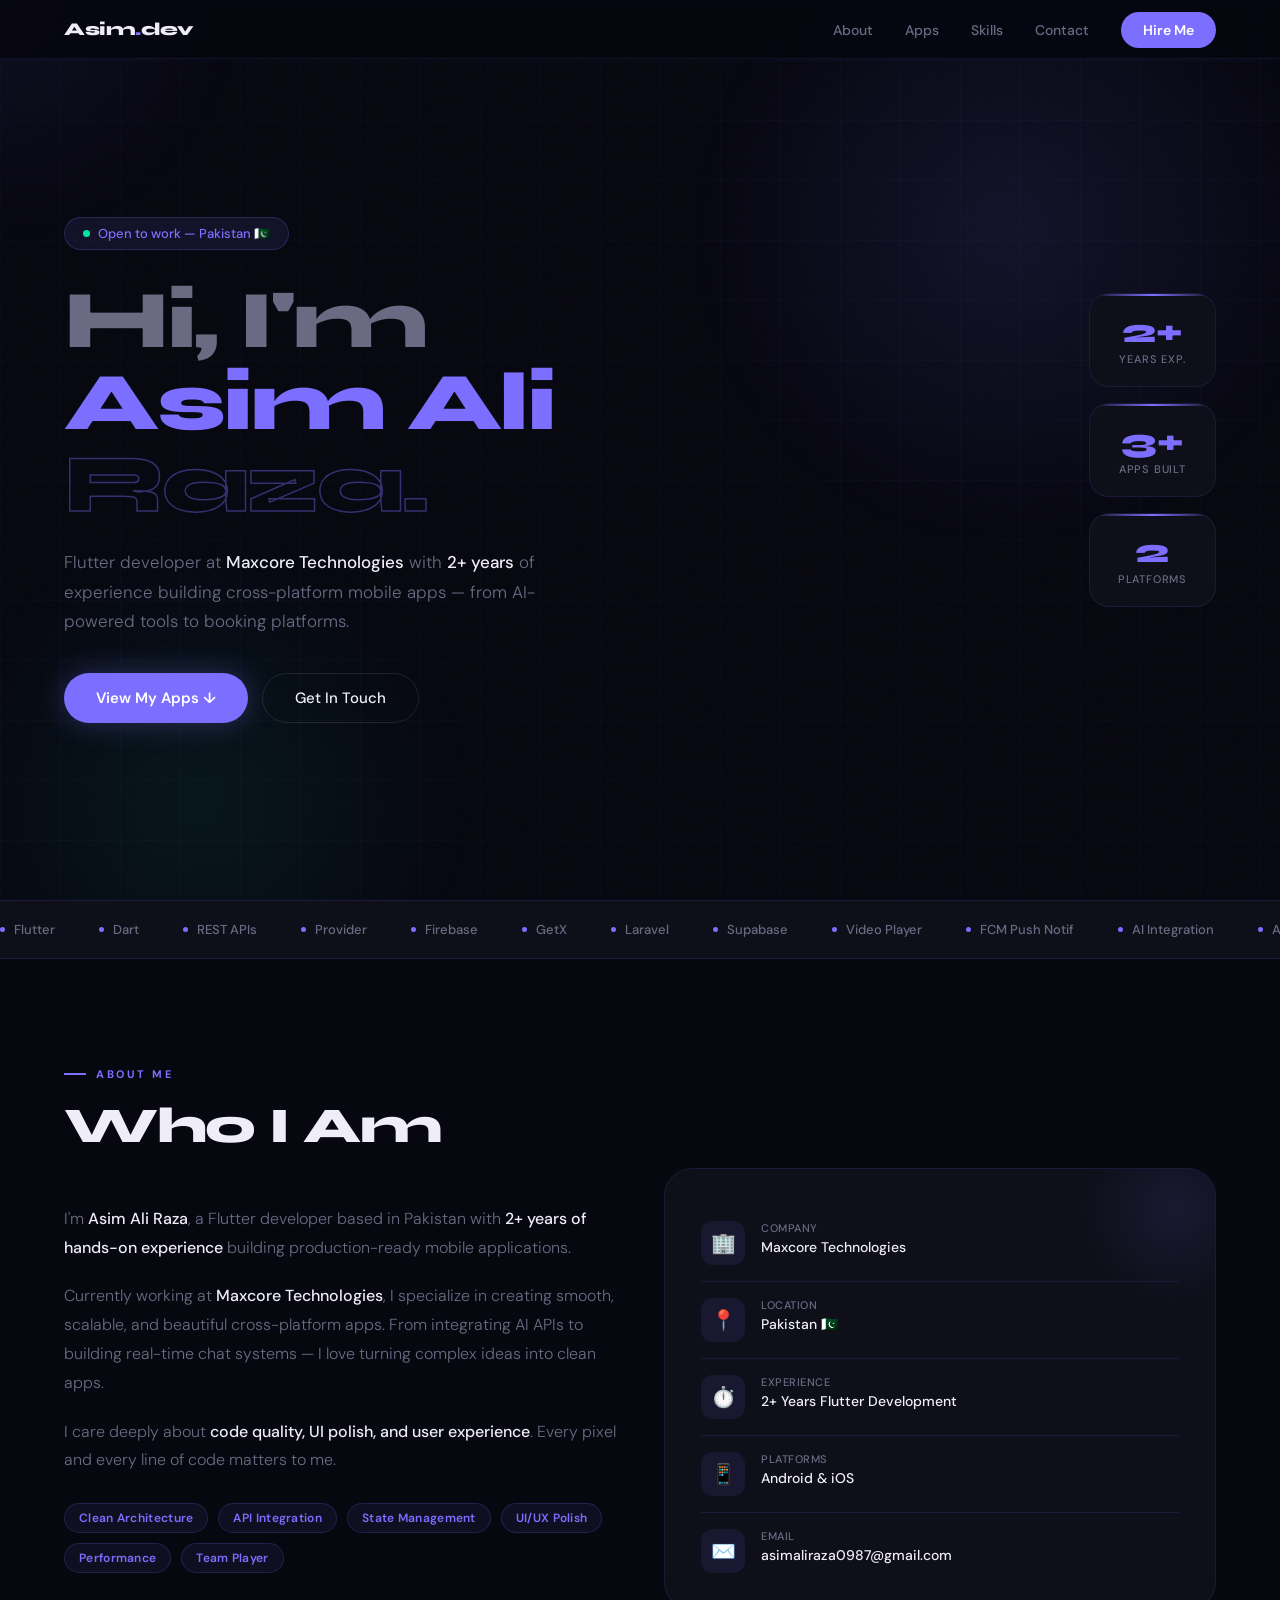
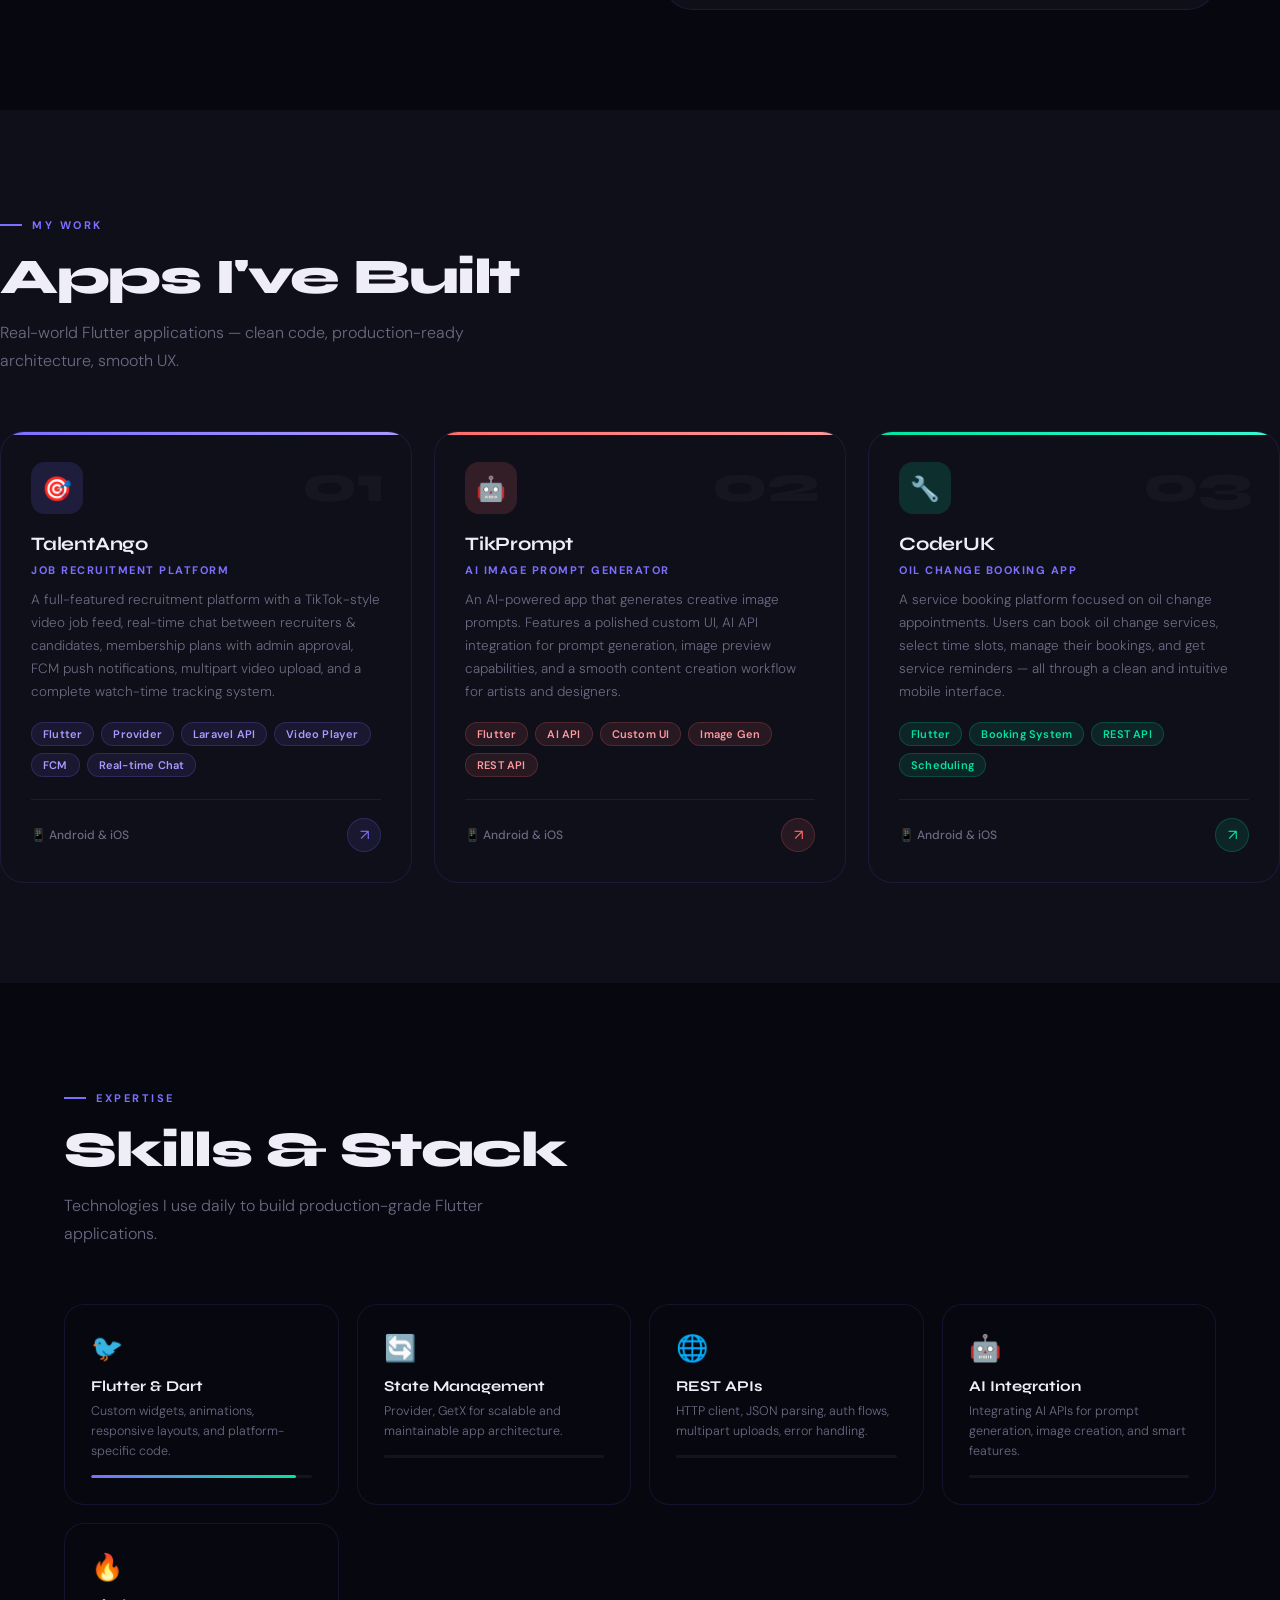
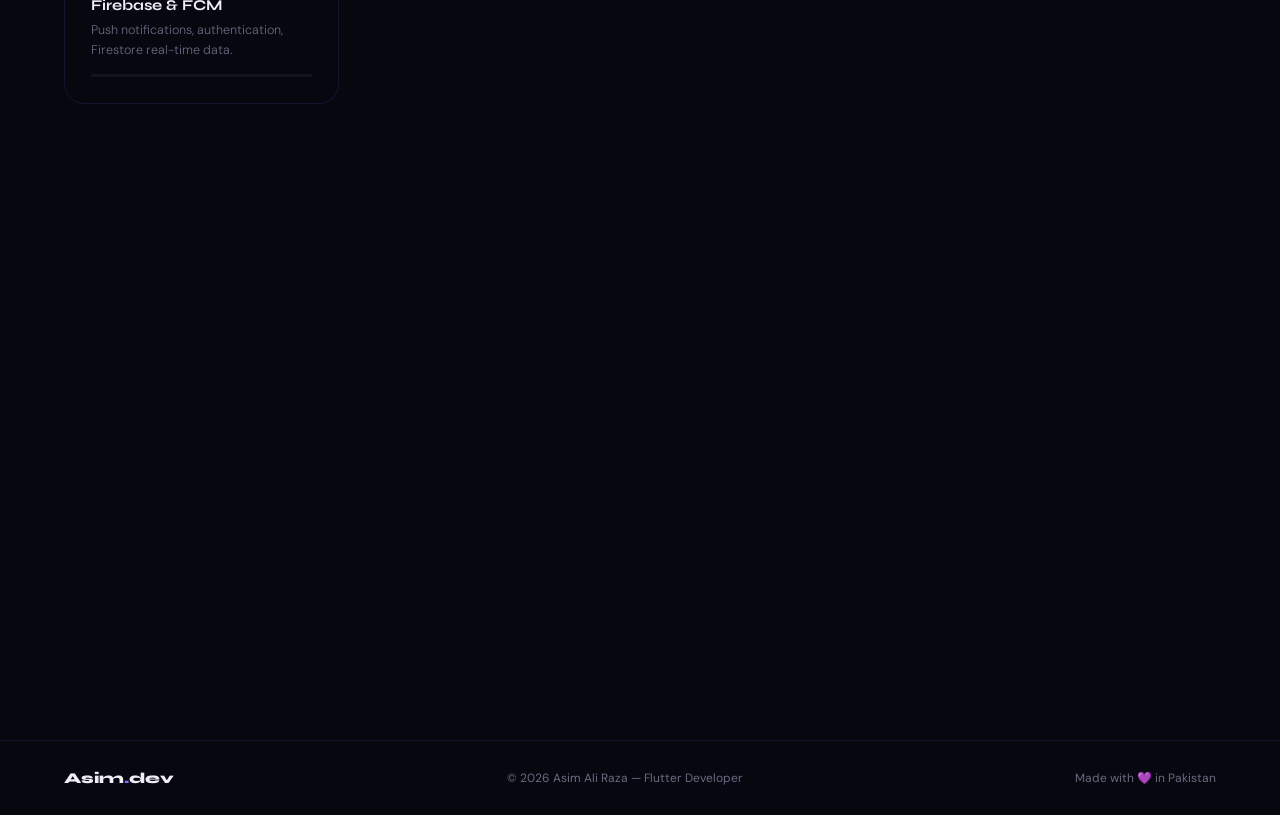
==== index.html @ d495ec66 "Add files via upload" ====
<!DOCTYPE html>
<html lang="en">
<head>
<meta charset="UTF-8">
<meta name="viewport" content="width=device-width, initial-scale=1.0">
<title>Asim Ali Raza — Flutter Developer</title>
<link href="https://fonts.googleapis.com/css2?family=Syne:wght@400;600;700;800&family=DM+Sans:ital,opsz,wght@0,9..40,300;0,9..40,400;0,9..40,500;1,9..40,300&display=swap" rel="stylesheet">
<style>
  :root {
    --bg: #070710;
    --surface: #0F0F1A;
    --surface2: #15151F;
    --accent: #7C6FFF;
    --accent2: #FF6B6B;
    --accent3: #00E5A0;
    --gold: #FFD700;
    --text: #EEEDF8;
    --muted: #6B6A82;
    --border: rgba(124,111,255,0.12);
  }
  *{margin:0;padding:0;box-sizing:border-box;}
  html{scroll-behavior:smooth;}
  body{font-family:'DM Sans',sans-serif;background:var(--bg);color:var(--text);overflow-x:hidden;}

  /* noise */
  body::before{content:'';position:fixed;inset:0;background-image:url("data:image/svg+xml,%3Csvg viewBox='0 0 200 200' xmlns='http://www.w3.org/2000/svg'%3E%3Cfilter id='n'%3E%3CfeTurbulence type='fractalNoise' baseFrequency='0.85' numOctaves='4' stitchTiles='stitch'/%3E%3C/filter%3E%3Crect width='100%25' height='100%25' filter='url(%23n)' opacity='0.035'/%3E%3C/svg%3E");pointer-events:none;z-index:0;opacity:.5;}

  /* cursor glow */
  .cglow{position:fixed;width:500px;height:500px;border-radius:50%;background:radial-gradient(circle,rgba(124,111,255,0.07) 0%,transparent 70%);pointer-events:none;transform:translate(-50%,-50%);z-index:1;transition:left .08s,top .08s;}

  /* NAV */
  nav{position:fixed;top:0;left:0;right:0;z-index:100;padding:18px 64px;display:flex;align-items:center;justify-content:space-between;background:rgba(7,7,16,0.85);backdrop-filter:blur(24px);border-bottom:1px solid var(--border);}
  .nav-logo{font-family:'Syne',sans-serif;font-weight:800;font-size:18px;letter-spacing:-.5px;}
  .nav-logo span{color:var(--accent);}
  .nav-links{display:flex;gap:32px;list-style:none;}
  .nav-links a{color:var(--muted);text-decoration:none;font-size:14px;font-weight:500;transition:color .2s;}
  .nav-links a:hover{color:var(--text);}
  .nav-cta{background:var(--accent);color:#fff !important;padding:9px 22px;border-radius:100px;font-weight:600 !important;transition:box-shadow .2s !important;}
  .nav-cta:hover{box-shadow:0 0 30px rgba(124,111,255,.45);}

  /* HERO */
  .hero{min-height:100vh;display:flex;align-items:center;padding:120px 64px 80px;position:relative;overflow:hidden;}
  .hero-orb1{position:absolute;top:-120px;right:-80px;width:700px;height:700px;border-radius:50%;background:radial-gradient(circle,rgba(124,111,255,.11) 0%,transparent 65%);pointer-events:none;}
  .hero-orb2{position:absolute;bottom:-200px;left:-100px;width:600px;height:600px;border-radius:50%;background:radial-gradient(circle,rgba(0,229,160,.07) 0%,transparent 65%);pointer-events:none;}
  .hero-grid-line{position:absolute;inset:0;background-image:linear-gradient(rgba(124,111,255,.03) 1px,transparent 1px),linear-gradient(90deg,rgba(124,111,255,.03) 1px,transparent 1px);background-size:60px 60px;pointer-events:none;}

  .hero-content{max-width:680px;position:relative;z-index:2;}

  .hero-tag{display:inline-flex;align-items:center;gap:8px;background:rgba(124,111,255,.1);border:1px solid rgba(124,111,255,.22);padding:7px 18px;border-radius:100px;font-size:13px;color:var(--accent);font-weight:500;margin-bottom:30px;animation:fadeUp .6s ease both;}
  .live-dot{width:7px;height:7px;border-radius:50%;background:var(--accent3);animation:blink 2s ease infinite;}
  @keyframes blink{0%,100%{opacity:1;transform:scale(1);}50%{opacity:.4;transform:scale(.75);}}

  .hero h1{font-family:'Syne',sans-serif;font-size:clamp(44px,6.5vw,82px);font-weight:800;line-height:1.0;letter-spacing:-2.5px;margin-bottom:22px;animation:fadeUp .6s .1s ease both;}
  .h1-muted{color:var(--muted);}
  .h1-accent{color:var(--accent);}
  .h1-outline{-webkit-text-stroke:1.5px rgba(124,111,255,.4);color:transparent;}

  .hero-desc{font-size:17px;line-height:1.75;color:var(--muted);max-width:500px;margin-bottom:36px;font-weight:300;animation:fadeUp .6s .2s ease both;}
  .hero-desc strong{color:var(--text);font-weight:500;}

  .hero-btns{display:flex;gap:14px;flex-wrap:wrap;animation:fadeUp .6s .3s ease both;}
  .btn-p{background:var(--accent);color:#fff;padding:14px 32px;border-radius:100px;font-size:15px;font-weight:600;text-decoration:none;display:inline-flex;align-items:center;gap:8px;transition:transform .2s,box-shadow .2s;box-shadow:0 0 30px rgba(124,111,255,.3);}
  .btn-p:hover{transform:translateY(-2px);box-shadow:0 0 55px rgba(124,111,255,.5);}
  .btn-g{color:var(--text);padding:14px 32px;border-radius:100px;font-size:15px;font-weight:500;text-decoration:none;border:1px solid rgba(255,255,255,.1);transition:border-color .2s,background .2s;}
  .btn-g:hover{border-color:rgba(255,255,255,.25);background:rgba(255,255,255,.04);}

  /* stats sidebar */
  .hero-stats{position:absolute;right:64px;top:50%;transform:translateY(-50%);display:flex;flex-direction:column;gap:16px;z-index:2;animation:fadeLeft .8s .4s ease both;}
  .scard{background:var(--surface);border:1px solid var(--border);border-radius:20px;padding:20px 28px;text-align:center;position:relative;overflow:hidden;}
  .scard::before{content:'';position:absolute;top:0;left:0;right:0;height:2px;background:linear-gradient(90deg,transparent,var(--accent),transparent);}
  .snum{font-family:'Syne',sans-serif;font-size:34px;font-weight:800;color:var(--accent);line-height:1;}
  .slabel{font-size:11px;color:var(--muted);margin-top:4px;font-weight:500;letter-spacing:.8px;text-transform:uppercase;}

  /* MARQUEE */
  .marquee-wrap{padding:20px 0;background:var(--surface);border-top:1px solid var(--border);border-bottom:1px solid var(--border);overflow:hidden;}
  .marquee-inner{display:flex;gap:44px;animation:marquee 22s linear infinite;white-space:nowrap;}
  .mitem{display:inline-flex;align-items:center;gap:9px;font-size:13px;font-weight:500;color:var(--muted);flex-shrink:0;}
  .mdot{width:5px;height:5px;border-radius:50%;background:var(--accent);}
  @keyframes marquee{from{transform:translateX(0)}to{transform:translateX(-50%)}}

  /* SECTIONS */
  section{padding:100px 64px;position:relative;z-index:2;}
  .slabel-tag{display:inline-flex;align-items:center;gap:10px;font-size:11px;font-weight:700;letter-spacing:2.5px;text-transform:uppercase;color:var(--accent);margin-bottom:18px;}
  .slabel-tag::before{content:'';width:22px;height:2px;background:var(--accent);}
  .stitle{font-family:'Syne',sans-serif;font-size:clamp(30px,4vw,50px);font-weight:800;letter-spacing:-1.5px;line-height:1.1;margin-bottom:14px;}
  .ssub{color:var(--muted);font-size:16px;max-width:480px;line-height:1.75;font-weight:300;margin-bottom:56px;}

  /* ABOUT */
  .about-grid{display:grid;grid-template-columns:1fr 1fr;gap:48px;align-items:center;}
  .about-text p{color:var(--muted);font-size:16px;line-height:1.8;font-weight:300;margin-bottom:20px;}
  .about-text p strong{color:var(--text);font-weight:500;}
  .about-chips{display:flex;flex-wrap:wrap;gap:10px;margin-top:28px;}
  .achip{background:rgba(124,111,255,.08);border:1px solid rgba(124,111,255,.18);color:var(--accent);font-size:12px;font-weight:600;padding:6px 14px;border-radius:100px;letter-spacing:.3px;}
  .about-card{background:var(--surface);border:1px solid var(--border);border-radius:28px;padding:36px;position:relative;overflow:hidden;}
  .about-card::before{content:'';position:absolute;top:-60px;right:-60px;width:200px;height:200px;border-radius:50%;background:radial-gradient(circle,rgba(124,111,255,.1) 0%,transparent 65%);}
  .about-card-item{display:flex;align-items:flex-start;gap:16px;padding:16px 0;border-bottom:1px solid var(--border);}
  .about-card-item:last-child{border-bottom:none;padding-bottom:0;}
  .aci-icon{width:44px;height:44px;border-radius:12px;background:rgba(124,111,255,.1);display:flex;align-items:center;justify-content:center;font-size:20px;flex-shrink:0;}
  .aci-label{font-size:11px;color:var(--muted);font-weight:500;letter-spacing:.5px;text-transform:uppercase;margin-bottom:3px;}
  .aci-val{font-size:14px;font-weight:500;color:var(--text);}

  /* APPS */
  .apps-grid{display:grid;grid-template-columns:repeat(auto-fit,minmax(300px,1fr));gap:22px;}
  .acard{background:var(--surface);border:1px solid var(--border);border-radius:24px;padding:30px;position:relative;overflow:hidden;transition:transform .3s,border-color .3s,box-shadow .3s;cursor:default;}
  .acard:hover{transform:translateY(-8px);box-shadow:0 24px 60px rgba(0,0,0,.4);}
  .acard-top{position:absolute;top:0;left:0;right:0;height:3px;border-radius:24px 24px 0 0;}
  .acard-num{position:absolute;top:26px;right:26px;font-family:'Syne',sans-serif;font-size:52px;font-weight:800;color:rgba(255,255,255,.03);line-height:1;}
  .acard-icon{width:52px;height:52px;border-radius:14px;display:flex;align-items:center;justify-content:center;font-size:24px;margin-bottom:18px;}
  .acard-title{font-family:'Syne',sans-serif;font-size:19px;font-weight:700;margin-bottom:8px;letter-spacing:-.2px;}
  .acard-role{font-size:11px;font-weight:700;letter-spacing:1.5px;text-transform:uppercase;margin-bottom:12px;color:var(--accent);}
  .acard-desc{color:var(--muted);font-size:13.5px;line-height:1.7;margin-bottom:18px;font-weight:300;}
  .acard-tags{display:flex;flex-wrap:wrap;gap:7px;margin-bottom:22px;}
  .atag{font-size:11px;font-weight:600;padding:4px 11px;border-radius:100px;letter-spacing:.2px;}
  .acard-foot{display:flex;align-items:center;justify-content:space-between;padding-top:18px;border-top:1px solid var(--border);}
  .aplat{display:flex;align-items:center;gap:6px;font-size:12px;color:var(--muted);font-weight:500;}
  .aarrow{width:34px;height:34px;border-radius:50%;display:flex;align-items:center;justify-content:center;font-size:15px;transition:transform .2s;}
  .acard:hover .aarrow{transform:rotate(45deg);}

  /* SKILLS */
  .skills-bg{background:var(--surface);margin:0 -64px;padding:100px 64px;}
  .skills-grid{display:grid;grid-template-columns:repeat(auto-fit,minmax(240px,1fr));gap:18px;}
  .skcard{background:var(--bg);border:1px solid var(--border);border-radius:20px;padding:26px;transition:border-color .2s;}
  .skcard:hover{border-color:rgba(124,111,255,.3);}
  .skicon{font-size:26px;margin-bottom:12px;}
  .skname{font-family:'Syne',sans-serif;font-size:15px;font-weight:700;margin-bottom:6px;}
  .skdesc{font-size:12.5px;color:var(--muted);line-height:1.6;font-weight:300;}
  .skbar-wrap{margin-top:14px;background:rgba(255,255,255,.05);border-radius:100px;height:3px;overflow:hidden;}
  .skbar{height:100%;border-radius:100px;background:linear-gradient(90deg,var(--accent),var(--accent3));transition:width 1.6s cubic-bezier(.4,0,.2,1);}

  /* CONTACT */
  .contact-box{background:var(--surface);border:1px solid var(--border);border-radius:32px;padding:64px;text-align:center;position:relative;overflow:hidden;}
  .contact-box::before{content:'';position:absolute;top:-120px;left:50%;transform:translateX(-50%);width:500px;height:500px;border-radius:50%;background:radial-gradient(circle,rgba(124,111,255,.1) 0%,transparent 65%);pointer-events:none;}
  .contact-links{display:flex;gap:14px;justify-content:center;flex-wrap:wrap;margin-top:40px;}
  .cbtn{display:inline-flex;align-items:center;gap:9px;padding:13px 26px;border-radius:100px;font-size:14px;font-weight:500;text-decoration:none;transition:transform .2s,box-shadow .2s;border:1px solid var(--border);color:var(--text);background:var(--surface2);}
  .cbtn:hover{transform:translateY(-3px);border-color:rgba(124,111,255,.35);box-shadow:0 10px 30px rgba(0,0,0,.3);}
  .cbtn.cp{background:var(--accent);border-color:var(--accent);color:#fff;box-shadow:0 0 28px rgba(124,111,255,.25);}
  .cbtn.cp:hover{box-shadow:0 10px 45px rgba(124,111,255,.45);}

  /* FOOTER */
  footer{padding:28px 64px;border-top:1px solid var(--border);display:flex;align-items:center;justify-content:space-between;position:relative;z-index:2;}
  footer p{color:var(--muted);font-size:12px;}
  .flogo{font-family:'Syne',sans-serif;font-weight:800;font-size:15px;}
  .flogo span{color:var(--accent);}

  /* ANIMS */
  @keyframes fadeUp{from{opacity:0;transform:translateY(32px)}to{opacity:1;transform:translateY(0)}}
  @keyframes fadeLeft{from{opacity:0;transform:translate(40px,-50%)}to{opacity:1;transform:translate(0,-50%)}}
  .reveal{opacity:0;transform:translateY(40px);transition:opacity .7s ease,transform .7s ease;}
  .reveal.visible{opacity:1;transform:translateY(0);}

  @media(max-width:960px){
    nav{padding:16px 24px;}
    .nav-links{display:none;}
    .hero{padding:100px 24px 60px;}
    .hero-stats{display:none;}
    section{padding:70px 24px;}
    .about-grid{grid-template-columns:1fr;}
    .skills-bg{margin:0 -24px;padding:70px 24px;}
    .contact-box{padding:40px 24px;}
    footer{padding:24px;flex-direction:column;gap:10px;text-align:center;}
  }
</style>
</head>
<body>

<div class="cglow" id="cglow"></div>

<!-- NAV -->
<nav>
  <div class="nav-logo">Asim<span>.</span>dev</div>
  <ul class="nav-links">
    <li><a href="#about">About</a></li>
    <li><a href="#apps">Apps</a></li>
    <li><a href="#skills">Skills</a></li>
    <li><a href="#contact">Contact</a></li>
    <li><a href="mailto:asimaliraza0987@gmail.com" class="nav-cta">Hire Me</a></li>
  </ul>
</nav>

<!-- HERO -->
<section class="hero" id="home">
  <div class="hero-orb1"></div>
  <div class="hero-orb2"></div>
  <div class="hero-grid-line"></div>

  <div class="hero-content">
    <div class="hero-tag"><div class="live-dot"></div>Open to work — Pakistan 🇵🇰</div>
    <h1>
      <span class="h1-muted">Hi, I'm</span><br>
      <span class="h1-accent">Asim Ali</span><br>
      <span class="h1-outline">Raza.</span>
    </h1>
    <p class="hero-desc">
      Flutter developer at <strong>Maxcore Technologies</strong> with <strong>2+ years</strong> of experience building cross-platform mobile apps — from AI-powered tools to booking platforms.
    </p>
    <div class="hero-btns">
      <a href="#apps" class="btn-p">View My Apps ↓</a>
      <a href="#contact" class="btn-g">Get In Touch</a>
    </div>
  </div>

  <div class="hero-stats">
    <div class="scard">
      <div class="snum">2+</div>
      <div class="slabel">Years Exp.</div>
    </div>
    <div class="scard">
      <div class="snum">3+</div>
      <div class="slabel">Apps Built</div>
    </div>
    <div class="scard">
      <div class="snum">2</div>
      <div class="slabel">Platforms</div>
    </div>
  </div>
</section>

<!-- MARQUEE -->
<div class="marquee-wrap">
  <div class="marquee-inner" id="marquee">
    <span class="mitem"><span class="mdot"></span>Flutter</span>
    <span class="mitem"><span class="mdot"></span>Dart</span>
    <span class="mitem"><span class="mdot"></span>REST APIs</span>
    <span class="mitem"><span class="mdot"></span>Provider</span>
    <span class="mitem"><span class="mdot"></span>Firebase</span>
    <span class="mitem"><span class="mdot"></span>GetX</span>
    <span class="mitem"><span class="mdot"></span>Laravel</span>
    <span class="mitem"><span class="mdot"></span>Supabase</span>
    <span class="mitem"><span class="mdot"></span>Video Player</span>
    <span class="mitem"><span class="mdot"></span>FCM Push Notif</span>
    <span class="mitem"><span class="mdot"></span>AI Integration</span>
    <span class="mitem"><span class="mdot"></span>Android & iOS</span>
    <span class="mitem"><span class="mdot"></span>Git</span>
    <span class="mitem"><span class="mdot"></span>Figma</span>
    <!-- duplicate -->
    <span class="mitem"><span class="mdot"></span>Flutter</span>
    <span class="mitem"><span class="mdot"></span>Dart</span>
    <span class="mitem"><span class="mdot"></span>REST APIs</span>
    <span class="mitem"><span class="mdot"></span>Provider</span>
    <span class="mitem"><span class="mdot"></span>Firebase</span>
    <span class="mitem"><span class="mdot"></span>GetX</span>
    <span class="mitem"><span class="mdot"></span>Laravel</span>
    <span class="mitem"><span class="mdot"></span>Supabase</span>
    <span class="mitem"><span class="mdot"></span>Video Player</span>
    <span class="mitem"><span class="mdot"></span>FCM Push Notif</span>
    <span class="mitem"><span class="mdot"></span>AI Integration</span>
    <span class="mitem"><span class="mdot"></span>Android & iOS</span>
    <span class="mitem"><span class="mdot"></span>Git</span>
    <span class="mitem"><span class="mdot"></span>Figma</span>
  </div>
</div>

<!-- ABOUT -->
<section id="about">
  <div class="reveal">
    <div class="slabel-tag">About Me</div>
    <h2 class="stitle">Who I Am</h2>
  </div>
  <div class="about-grid">
    <div class="about-text reveal">
      <p>I'm <strong>Asim Ali Raza</strong>, a Flutter developer based in Pakistan with <strong>2+ years of hands-on experience</strong> building production-ready mobile applications.</p>
      <p>Currently working at <strong>Maxcore Technologies</strong>, I specialize in creating smooth, scalable, and beautiful cross-platform apps. From integrating AI APIs to building real-time chat systems — I love turning complex ideas into clean apps.</p>
      <p>I care deeply about <strong>code quality, UI polish, and user experience</strong>. Every pixel and every line of code matters to me.</p>
      <div class="about-chips">
        <span class="achip">Clean Architecture</span>
        <span class="achip">API Integration</span>
        <span class="achip">State Management</span>
        <span class="achip">UI/UX Polish</span>
        <span class="achip">Performance</span>
        <span class="achip">Team Player</span>
      </div>
    </div>
    <div class="about-card reveal">
      <div class="about-card-item">
        <div class="aci-icon">🏢</div>
        <div>
          <div class="aci-label">Company</div>
          <div class="aci-val">Maxcore Technologies</div>
        </div>
      </div>
      <div class="about-card-item">
        <div class="aci-icon">📍</div>
        <div>
          <div class="aci-label">Location</div>
          <div class="aci-val">Pakistan 🇵🇰</div>
        </div>
      </div>
      <div class="about-card-item">
        <div class="aci-icon">⏱️</div>
        <div>
          <div class="aci-label">Experience</div>
          <div class="aci-val">2+ Years Flutter Development</div>
        </div>
      </div>
      <div class="about-card-item">
        <div class="aci-icon">📱</div>
        <div>
          <div class="aci-label">Platforms</div>
          <div class="aci-val">Android & iOS</div>
        </div>
      </div>
      <div class="about-card-item">
        <div class="aci-icon">✉️</div>
        <div>
          <div class="aci-label">Email</div>
          <div class="aci-val">asimaliraza0987@gmail.com</div>
        </div>
      </div>
    </div>
  </div>
</section>

<!-- APPS -->
<section id="apps" style="background:var(--surface);margin:0 -64px;padding:100px 64px;">
  <div class="reveal">
    <div class="slabel-tag">My Work</div>
    <h2 class="stitle">Apps I've Built</h2>
    <p class="ssub">Real-world Flutter applications — clean code, production-ready architecture, smooth UX.</p>
  </div>

  <div class="apps-grid">

    <!-- TalentAngo -->
    <div class="acard reveal">
      <div class="acard-top" style="background:linear-gradient(90deg,#7C6FFF,#A99BFF);"></div>
      <div class="acard-num">01</div>
      <div class="acard-icon" style="background:rgba(124,111,255,.15);">🎯</div>
      <div class="acard-title">TalentAngo</div>
      <div class="acard-role">Job Recruitment Platform</div>
      <div class="acard-desc">A full-featured recruitment platform with a TikTok-style video job feed, real-time chat between recruiters & candidates, membership plans with admin approval, FCM push notifications, multipart video upload, and a complete watch-time tracking system.</div>
      <div class="acard-tags">
        <span class="atag" style="background:rgba(124,111,255,.1);border:1px solid rgba(124,111,255,.2);color:#A99BFF;">Flutter</span>
        <span class="atag" style="background:rgba(124,111,255,.1);border:1px solid rgba(124,111,255,.2);color:#A99BFF;">Provider</span>
        <span class="atag" style="background:rgba(124,111,255,.1);border:1px solid rgba(124,111,255,.2);color:#A99BFF;">Laravel API</span>
        <span class="atag" style="background:rgba(124,111,255,.1);border:1px solid rgba(124,111,255,.2);color:#A99BFF;">Video Player</span>
        <span class="atag" style="background:rgba(124,111,255,.1);border:1px solid rgba(124,111,255,.2);color:#A99BFF;">FCM</span>
        <span class="atag" style="background:rgba(124,111,255,.1);border:1px solid rgba(124,111,255,.2);color:#A99BFF;">Real-time Chat</span>
      </div>
      <div class="acard-foot">
        <div class="aplat">📱 Android & iOS</div>
        <div class="aarrow" style="background:rgba(124,111,255,.1);border:1px solid rgba(124,111,255,.2);color:#7C6FFF;">↗</div>
      </div>
    </div>

    <!-- TikPrompt -->
    <div class="acard reveal">
      <div class="acard-top" style="background:linear-gradient(90deg,#FF6B6B,#FF9A9E);"></div>
      <div class="acard-num">02</div>
      <div class="acard-icon" style="background:rgba(255,107,107,.15);">🤖</div>
      <div class="acard-title">TikPrompt</div>
      <div class="acard-role">AI Image Prompt Generator</div>
      <div class="acard-desc">An AI-powered app that generates creative image prompts. Features a polished custom UI, AI API integration for prompt generation, image preview capabilities, and a smooth content creation workflow for artists and designers.</div>
      <div class="acard-tags">
        <span class="atag" style="background:rgba(255,107,107,.1);border:1px solid rgba(255,107,107,.2);color:#FF9A9E;">Flutter</span>
        <span class="atag" style="background:rgba(255,107,107,.1);border:1px solid rgba(255,107,107,.2);color:#FF9A9E;">AI API</span>
        <span class="atag" style="background:rgba(255,107,107,.1);border:1px solid rgba(255,107,107,.2);color:#FF9A9E;">Custom UI</span>
        <span class="atag" style="background:rgba(255,107,107,.1);border:1px solid rgba(255,107,107,.2);color:#FF9A9E;">Image Gen</span>
        <span class="atag" style="background:rgba(255,107,107,.1);border:1px solid rgba(255,107,107,.2);color:#FF9A9E;">REST API</span>
      </div>
      <div class="acard-foot">
        <div class="aplat">📱 Android & iOS</div>
        <div class="aarrow" style="background:rgba(255,107,107,.1);border:1px solid rgba(255,107,107,.2);color:#FF6B6B;">↗</div>
      </div>
    </div>

    <!-- CoderUK -->
    <div class="acard reveal">
      <div class="acard-top" style="background:linear-gradient(90deg,#00E5A0,#38F9D7);"></div>
      <div class="acard-num">03</div>
      <div class="acard-icon" style="background:rgba(0,229,160,.15);">🔧</div>
      <div class="acard-title">CoderUK</div>
      <div class="acard-role">Oil Change Booking App</div>
      <div class="acard-desc">A service booking platform focused on oil change appointments. Users can book oil change services, select time slots, manage their bookings, and get service reminders — all through a clean and intuitive mobile interface.</div>
      <div class="acard-tags">
        <span class="atag" style="background:rgba(0,229,160,.1);border:1px solid rgba(0,229,160,.2);color:#00E5A0;">Flutter</span>
        <span class="atag" style="background:rgba(0,229,160,.1);border:1px solid rgba(0,229,160,.2);color:#00E5A0;">Booking System</span>
        <span class="atag" style="background:rgba(0,229,160,.1);border:1px solid rgba(0,229,160,.2);color:#00E5A0;">REST API</span>
        <span class="atag" style="background:rgba(0,229,160,.1);border:1px solid rgba(0,229,160,.2);color:#00E5A0;">Scheduling</span>
      </div>
      <div class="acard-foot">
        <div class="aplat">📱 Android & iOS</div>
        <div class="aarrow" style="background:rgba(0,229,160,.1);border:1px solid rgba(0,229,160,.2);color:#00E5A0;">↗</div>
      </div>
    </div>

  </div>
</section>

<!-- SKILLS -->
<section id="skills">
  <div class="reveal">
    <div class="slabel-tag">Expertise</div>
    <h2 class="stitle">Skills & Stack</h2>
    <p class="ssub">Technologies I use daily to build production-grade Flutter applications.</p>
  </div>
  <div class="skills-grid">
    <div class="skcard reveal">
      <div class="skicon">🐦</div>
      <div class="skname">Flutter & Dart</div>
      <div class="skdesc">Custom widgets, animations, responsive layouts, and platform-specific code.</div>
      <div class="skbar-wrap"><div class="skbar" data-w="93" style="width:0%"></div></div>
    </div>
    <div class="skcard reveal">
      <div class="skicon">🔄</div>
      <div class="skname">State Management</div>
      <div class="skdesc">Provider, GetX for scalable and maintainable app architecture.</div>
      <div class="skbar-wrap"><div class="skbar" data-w="87" style="width:0%"></div></div>
    </div>
    <div class="skcard reveal">
      <div class="skicon">🌐</div>
      <div class="skname">REST APIs</div>
      <div class="skdesc">HTTP client, JSON parsing, auth flows, multipart uploads, error handling.</div>
      <div class="skbar-wrap"><div class="skbar" data-w="90" style="width:0%"></div></div>
    </div>
    <div class="skcard reveal">
      <div class="skicon">🤖</div>
      <div class="skname">AI Integration</div>
      <div class="skdesc">Integrating AI APIs for prompt generation, image creation, and smart features.</div>
      <div class="skbar-wrap"><div class="skbar" data-w="78" style="width:0%"></div></div>
    </div>
    <div class="skcard reveal">
      <div class="skicon">🔥</div>
      <div class="skname">Firebase & FCM</div>
      <div class="skdesc">Push notifications, authentication, Firestore real-time data.</div>
      <div class="skbar-wrap"><div class="skbar" data-w="82" style="width:0%"></div></div>
    </div>
    <div class="skcard reveal">
      <div class="skicon">🎨</div>
      <div class="skname">UI/UX Design</div>
      <div class="skdesc">Pixel-perfect Figma implementations, smooth animations, polished UX.</div>
      <div class="skbar-wrap"><div class="skbar" data-w="85" style="width:0%"></div></div>
    </div>
  </div>
</section>

<!-- CONTACT -->
<section id="contact" style="padding-top:0;">
  <div class="contact-box reveal">
    <div class="slabel-tag" style="justify-content:center;">Let's Build Together</div>
    <h2 class="stitle">Got a project<br>in mind?</h2>
    <p class="ssub" style="margin:0 auto;text-align:center;max-width:400px;">
      I'm available for freelance projects and full-time roles.
      Let's create something great — reach out anytime.
    </p>
    <div class="contact-links">
      <a href="mailto:asimaliraza0987@gmail.com" class="cbtn cp">✉️ asimaliraza0987@gmail.com</a>
      <a href="tel:+923097390981" class="cbtn">📞 +92 309 7390981</a>
      <a href="https://github.com/Asim-Ali-Raza" target="_blank" class="cbtn">
        <svg width="15" height="15" viewBox="0 0 24 24" fill="currentColor"><path d="M12 0C5.37 0 0 5.37 0 12c0 5.31 3.435 9.795 8.205 11.385.6.105.825-.255.825-.57 0-.285-.015-1.23-.015-2.235-3.015.555-3.795-.735-4.035-1.41-.135-.345-.72-1.41-1.23-1.695-.42-.225-1.02-.78-.015-.795.945-.015 1.62.87 1.845 1.23 1.08 1.815 2.805 1.305 3.495.99.105-.78.42-1.305.765-1.605-2.67-.3-5.46-1.335-5.46-5.925 0-1.305.465-2.385 1.23-3.225-.12-.3-.54-1.53.12-3.18 0 0 1.005-.315 3.3 1.23.96-.27 1.98-.405 3-.405s2.04.135 3 .405c2.295-1.56 3.3-1.23 3.3-1.23.66 1.65.24 2.88.12 3.18.765.84 1.23 1.905 1.23 3.225 0 4.605-2.805 5.625-5.475 5.925.435.375.81 1.095.81 2.22 0 1.605-.015 2.895-.015 3.3 0 .315.225.69.825.57A12.02 12.02 0 0024 12c0-6.63-5.37-12-12-12z"/></svg>
        Asim Ali Raza
      </a>
      <a href="https://wa.me/923097390981" target="_blank" class="cbtn">
        <svg width="15" height="15" viewBox="0 0 24 24" fill="currentColor"><path d="M17.472 14.382c-.297-.149-1.758-.867-2.03-.967-.273-.099-.471-.148-.67.15-.197.297-.767.966-.94 1.164-.173.199-.347.223-.644.075-.297-.15-1.255-.463-2.39-1.475-.883-.788-1.48-1.761-1.653-2.059-.173-.297-.018-.458.13-.606.134-.133.298-.347.446-.52.149-.174.198-.298.298-.497.099-.198.05-.371-.025-.52-.075-.149-.669-1.612-.916-2.207-.242-.579-.487-.5-.669-.51-.173-.008-.371-.01-.57-.01-.198 0-.52.074-.792.372-.272.297-1.04 1.016-1.04 2.479 0 1.462 1.065 2.875 1.213 3.074.149.198 2.096 3.2 5.077 4.487.709.306 1.262.489 1.694.625.712.227 1.36.195 1.871.118.571-.085 1.758-.719 2.006-1.413.248-.694.248-1.289.173-1.413-.074-.124-.272-.198-.57-.347m-5.421 7.403h-.004a9.87 9.87 0 01-5.031-1.378l-.361-.214-3.741.982.998-3.648-.235-.374a9.86 9.86 0 01-1.51-5.26c.001-5.45 4.436-9.884 9.888-9.884 2.64 0 5.122 1.03 6.988 2.898a9.825 9.825 0 012.893 6.994c-.003 5.45-4.437 9.884-9.885 9.884m8.413-18.297A11.815 11.815 0 0012.05 0C5.495 0 .16 5.335.157 11.892c0 2.096.547 4.142 1.588 5.945L.057 24l6.305-1.654a11.882 11.882 0 005.683 1.448h.005c6.554 0 11.89-5.335 11.893-11.893a11.821 11.821 0 00-3.48-8.413z"/></svg>
        WhatsApp
      </a>
    </div>
  </div>
</section>

<!-- FOOTER -->
<footer>
  <div class="flogo">Asim<span>.</span>dev</div>
  <p>© 2026 Asim Ali Raza — Flutter Developer</p>
  <p>Made with 💜 in Pakistan</p>
</footer>

<script>
  // cursor glow
  const g = document.getElementById('cglow');
  document.addEventListener('mousemove', e => {
    g.style.left = e.clientX + 'px';
    g.style.top = e.clientY + 'px';
  });

  // scroll reveal + skill bars
  const obs = new IntersectionObserver((entries) => {
    entries.forEach((entry, i) => {
      if (entry.isIntersecting) {
        setTimeout(() => {
          entry.target.classList.add('visible');
          const bar = entry.target.querySelector('.skbar');
          if (bar) setTimeout(() => { bar.style.width = bar.dataset.w + '%'; }, 350);
        }, i * 90);
      }
    });
  }, { threshold: 0.12 });

  document.querySelectorAll('.reveal').forEach(el => obs.observe(el));
</script>
</body>
</html>
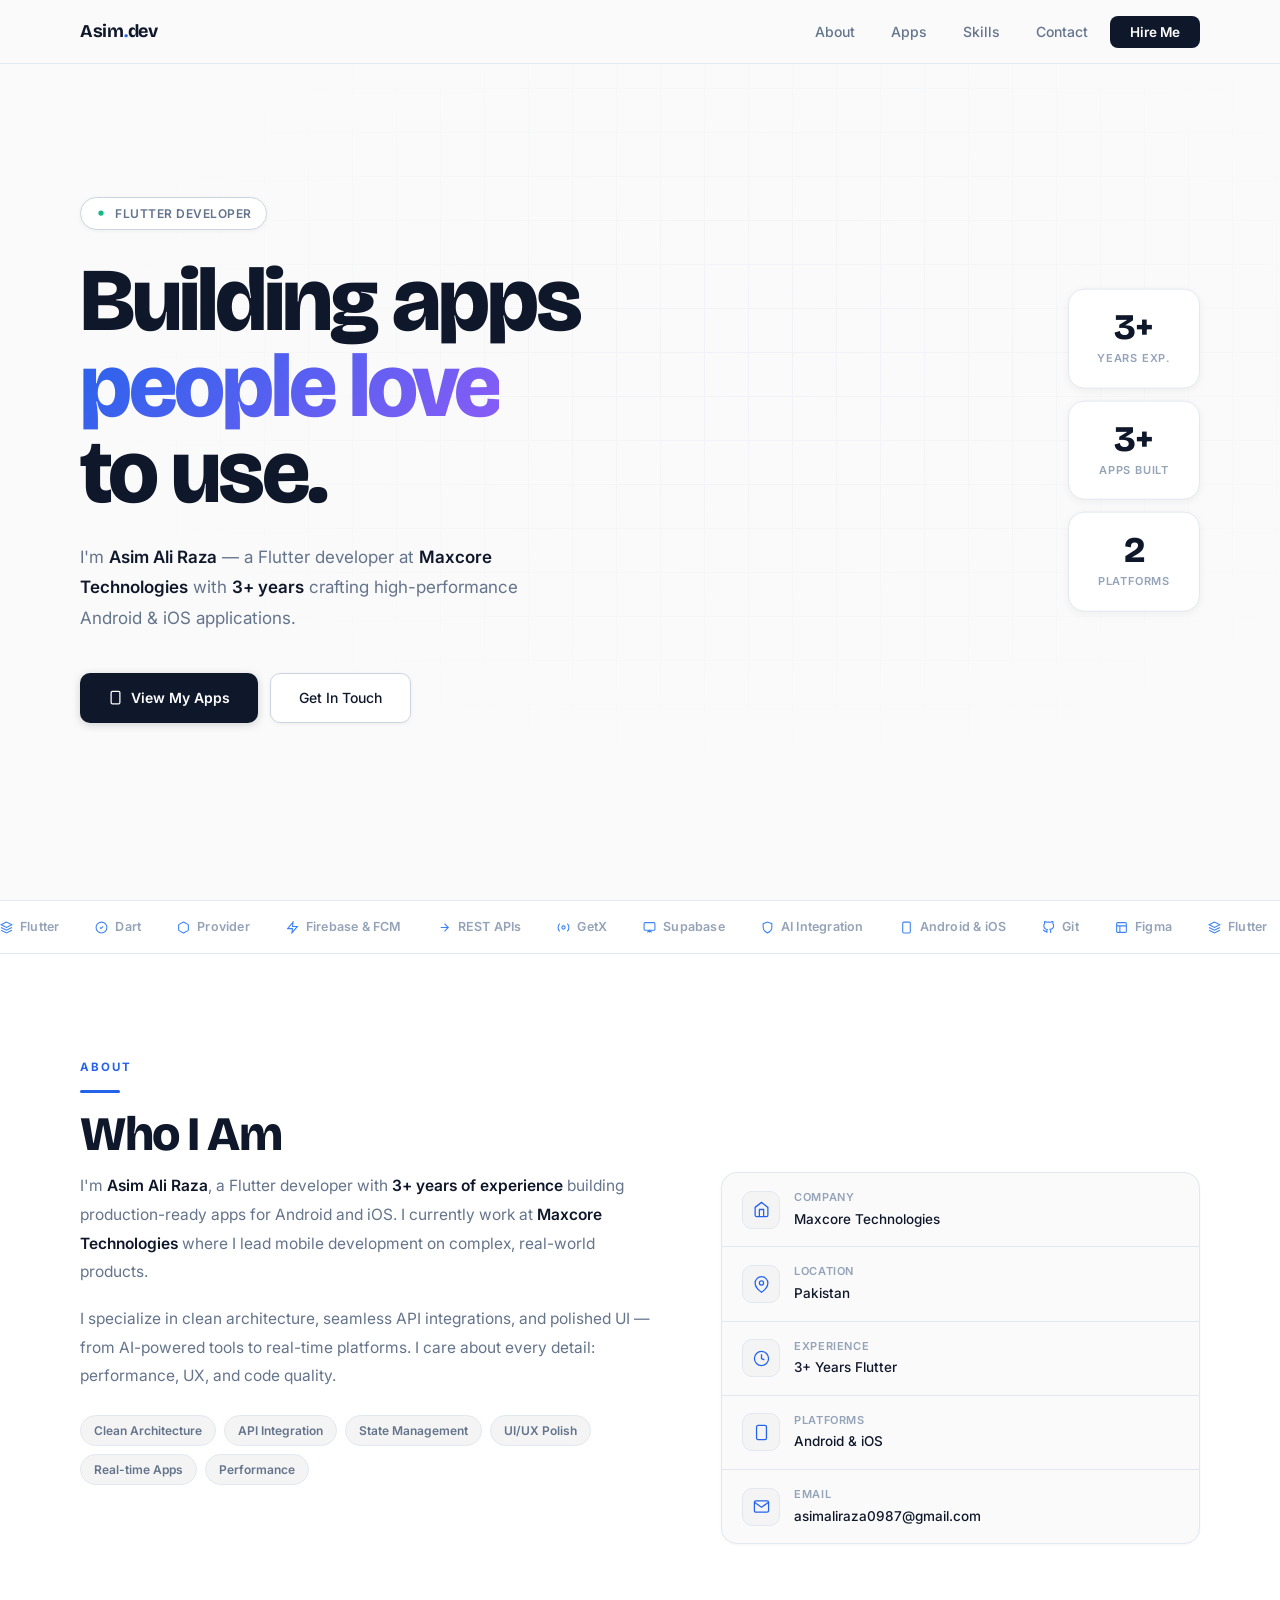
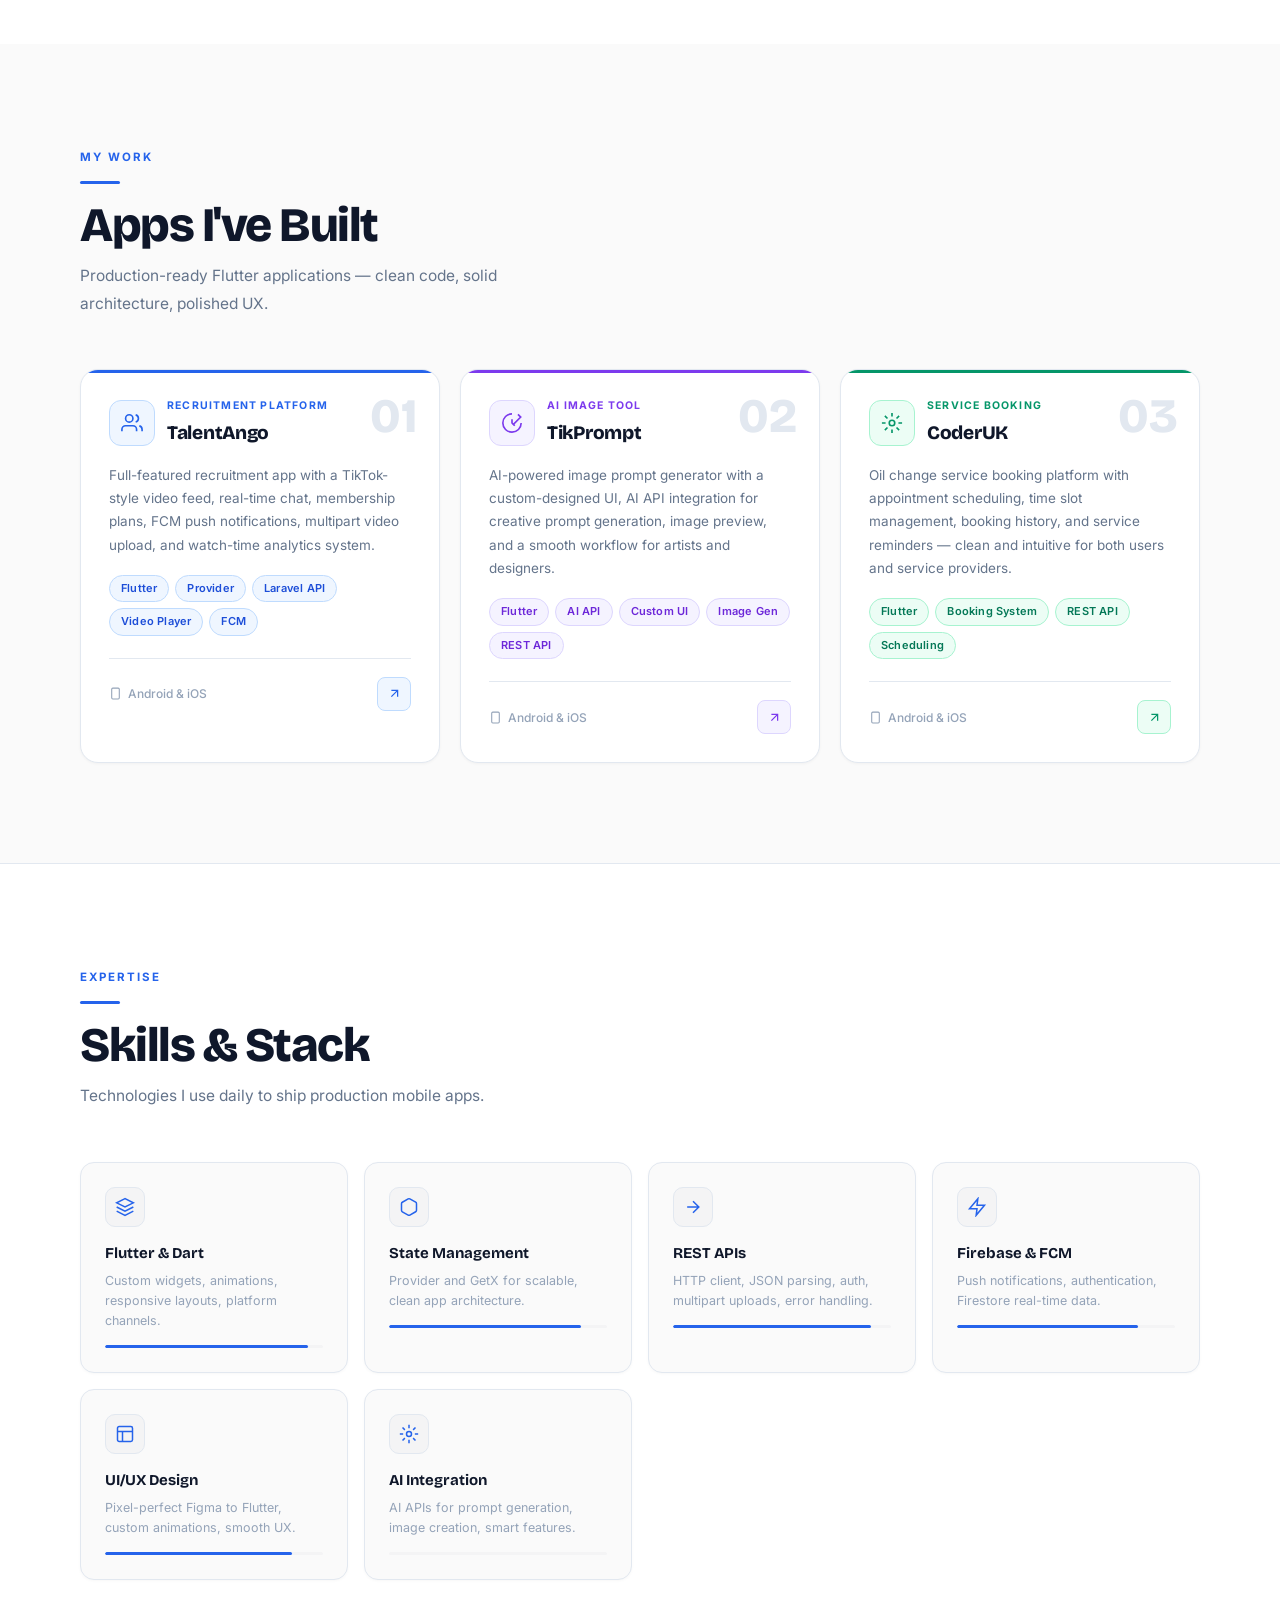
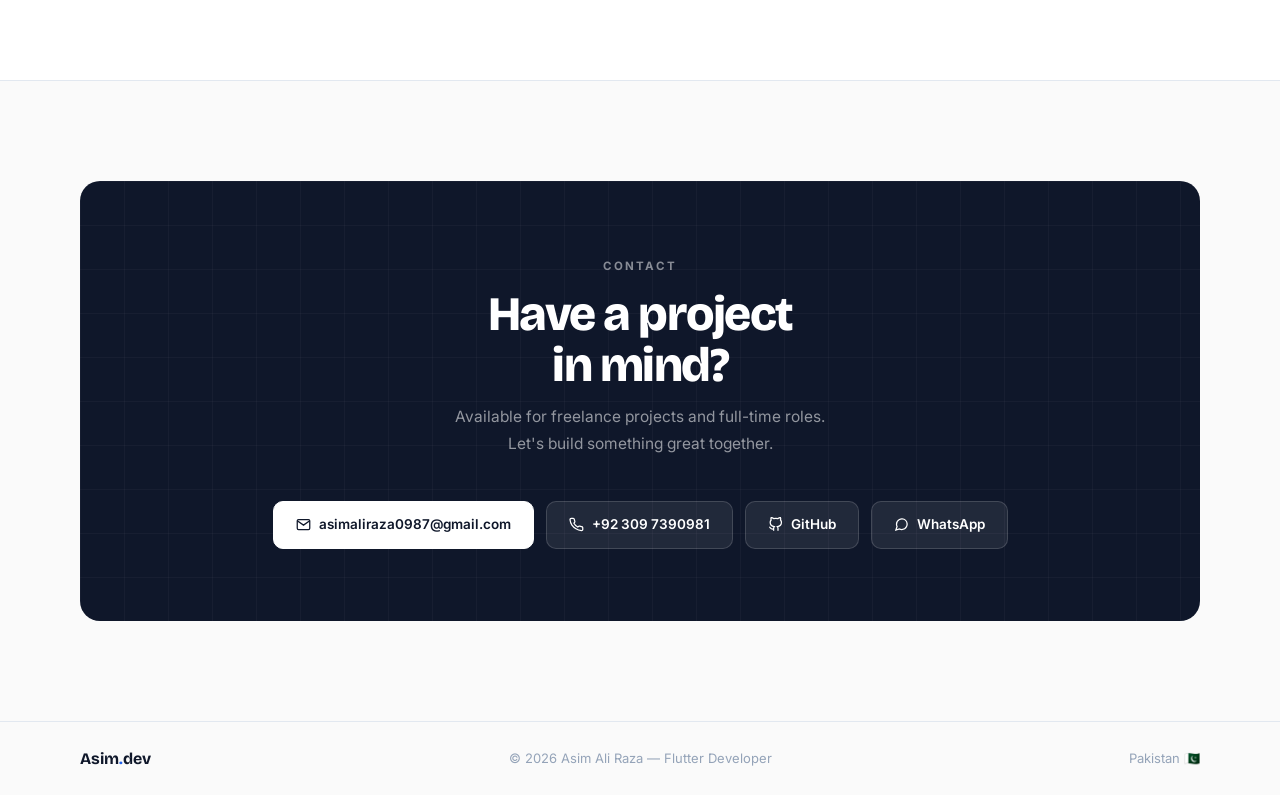
==== commit 519f2d9a: "Update index.html" ====
--- a/index.html
+++ b/index.html
@@ -4,453 +4,446 @@
 <meta charset="UTF-8">
 <meta name="viewport" content="width=device-width, initial-scale=1.0">
 <title>Asim Ali Raza — Flutter Developer</title>
-<link href="https://fonts.googleapis.com/css2?family=Syne:wght@400;600;700;800&family=DM+Sans:ital,opsz,wght@0,9..40,300;0,9..40,400;0,9..40,500;1,9..40,300&display=swap" rel="stylesheet">
+<link href="https://fonts.googleapis.com/css2?family=Inter:wght@300;400;500;600;700&family=Bricolage+Grotesque:wght@400;500;600;700;800&display=swap" rel="stylesheet">
 <style>
-  :root {
-    --bg: #070710;
-    --surface: #0F0F1A;
-    --surface2: #15151F;
-    --accent: #7C6FFF;
-    --accent2: #FF6B6B;
-    --accent3: #00E5A0;
-    --gold: #FFD700;
-    --text: #EEEDF8;
-    --muted: #6B6A82;
-    --border: rgba(124,111,255,0.12);
-  }
-  *{margin:0;padding:0;box-sizing:border-box;}
-  html{scroll-behavior:smooth;}
-  body{font-family:'DM Sans',sans-serif;background:var(--bg);color:var(--text);overflow-x:hidden;}
-
-  /* noise */
-  body::before{content:'';position:fixed;inset:0;background-image:url("data:image/svg+xml,%3Csvg viewBox='0 0 200 200' xmlns='http://www.w3.org/2000/svg'%3E%3Cfilter id='n'%3E%3CfeTurbulence type='fractalNoise' baseFrequency='0.85' numOctaves='4' stitchTiles='stitch'/%3E%3C/filter%3E%3Crect width='100%25' height='100%25' filter='url(%23n)' opacity='0.035'/%3E%3C/svg%3E");pointer-events:none;z-index:0;opacity:.5;}
-
-  /* cursor glow */
-  .cglow{position:fixed;width:500px;height:500px;border-radius:50%;background:radial-gradient(circle,rgba(124,111,255,0.07) 0%,transparent 70%);pointer-events:none;transform:translate(-50%,-50%);z-index:1;transition:left .08s,top .08s;}
-
-  /* NAV */
-  nav{position:fixed;top:0;left:0;right:0;z-index:100;padding:18px 64px;display:flex;align-items:center;justify-content:space-between;background:rgba(7,7,16,0.85);backdrop-filter:blur(24px);border-bottom:1px solid var(--border);}
-  .nav-logo{font-family:'Syne',sans-serif;font-weight:800;font-size:18px;letter-spacing:-.5px;}
-  .nav-logo span{color:var(--accent);}
-  .nav-links{display:flex;gap:32px;list-style:none;}
-  .nav-links a{color:var(--muted);text-decoration:none;font-size:14px;font-weight:500;transition:color .2s;}
-  .nav-links a:hover{color:var(--text);}
-  .nav-cta{background:var(--accent);color:#fff !important;padding:9px 22px;border-radius:100px;font-weight:600 !important;transition:box-shadow .2s !important;}
-  .nav-cta:hover{box-shadow:0 0 30px rgba(124,111,255,.45);}
-
-  /* HERO */
-  .hero{min-height:100vh;display:flex;align-items:center;padding:120px 64px 80px;position:relative;overflow:hidden;}
-  .hero-orb1{position:absolute;top:-120px;right:-80px;width:700px;height:700px;border-radius:50%;background:radial-gradient(circle,rgba(124,111,255,.11) 0%,transparent 65%);pointer-events:none;}
-  .hero-orb2{position:absolute;bottom:-200px;left:-100px;width:600px;height:600px;border-radius:50%;background:radial-gradient(circle,rgba(0,229,160,.07) 0%,transparent 65%);pointer-events:none;}
-  .hero-grid-line{position:absolute;inset:0;background-image:linear-gradient(rgba(124,111,255,.03) 1px,transparent 1px),linear-gradient(90deg,rgba(124,111,255,.03) 1px,transparent 1px);background-size:60px 60px;pointer-events:none;}
-
-  .hero-content{max-width:680px;position:relative;z-index:2;}
-
-  .hero-tag{display:inline-flex;align-items:center;gap:8px;background:rgba(124,111,255,.1);border:1px solid rgba(124,111,255,.22);padding:7px 18px;border-radius:100px;font-size:13px;color:var(--accent);font-weight:500;margin-bottom:30px;animation:fadeUp .6s ease both;}
-  .live-dot{width:7px;height:7px;border-radius:50%;background:var(--accent3);animation:blink 2s ease infinite;}
-  @keyframes blink{0%,100%{opacity:1;transform:scale(1);}50%{opacity:.4;transform:scale(.75);}}
-
-  .hero h1{font-family:'Syne',sans-serif;font-size:clamp(44px,6.5vw,82px);font-weight:800;line-height:1.0;letter-spacing:-2.5px;margin-bottom:22px;animation:fadeUp .6s .1s ease both;}
-  .h1-muted{color:var(--muted);}
-  .h1-accent{color:var(--accent);}
-  .h1-outline{-webkit-text-stroke:1.5px rgba(124,111,255,.4);color:transparent;}
-
-  .hero-desc{font-size:17px;line-height:1.75;color:var(--muted);max-width:500px;margin-bottom:36px;font-weight:300;animation:fadeUp .6s .2s ease both;}
-  .hero-desc strong{color:var(--text);font-weight:500;}
-
-  .hero-btns{display:flex;gap:14px;flex-wrap:wrap;animation:fadeUp .6s .3s ease both;}
-  .btn-p{background:var(--accent);color:#fff;padding:14px 32px;border-radius:100px;font-size:15px;font-weight:600;text-decoration:none;display:inline-flex;align-items:center;gap:8px;transition:transform .2s,box-shadow .2s;box-shadow:0 0 30px rgba(124,111,255,.3);}
-  .btn-p:hover{transform:translateY(-2px);box-shadow:0 0 55px rgba(124,111,255,.5);}
-  .btn-g{color:var(--text);padding:14px 32px;border-radius:100px;font-size:15px;font-weight:500;text-decoration:none;border:1px solid rgba(255,255,255,.1);transition:border-color .2s,background .2s;}
-  .btn-g:hover{border-color:rgba(255,255,255,.25);background:rgba(255,255,255,.04);}
-
-  /* stats sidebar */
-  .hero-stats{position:absolute;right:64px;top:50%;transform:translateY(-50%);display:flex;flex-direction:column;gap:16px;z-index:2;animation:fadeLeft .8s .4s ease both;}
-  .scard{background:var(--surface);border:1px solid var(--border);border-radius:20px;padding:20px 28px;text-align:center;position:relative;overflow:hidden;}
-  .scard::before{content:'';position:absolute;top:0;left:0;right:0;height:2px;background:linear-gradient(90deg,transparent,var(--accent),transparent);}
-  .snum{font-family:'Syne',sans-serif;font-size:34px;font-weight:800;color:var(--accent);line-height:1;}
-  .slabel{font-size:11px;color:var(--muted);margin-top:4px;font-weight:500;letter-spacing:.8px;text-transform:uppercase;}
-
-  /* MARQUEE */
-  .marquee-wrap{padding:20px 0;background:var(--surface);border-top:1px solid var(--border);border-bottom:1px solid var(--border);overflow:hidden;}
-  .marquee-inner{display:flex;gap:44px;animation:marquee 22s linear infinite;white-space:nowrap;}
-  .mitem{display:inline-flex;align-items:center;gap:9px;font-size:13px;font-weight:500;color:var(--muted);flex-shrink:0;}
-  .mdot{width:5px;height:5px;border-radius:50%;background:var(--accent);}
-  @keyframes marquee{from{transform:translateX(0)}to{transform:translateX(-50%)}}
-
-  /* SECTIONS */
-  section{padding:100px 64px;position:relative;z-index:2;}
-  .slabel-tag{display:inline-flex;align-items:center;gap:10px;font-size:11px;font-weight:700;letter-spacing:2.5px;text-transform:uppercase;color:var(--accent);margin-bottom:18px;}
-  .slabel-tag::before{content:'';width:22px;height:2px;background:var(--accent);}
-  .stitle{font-family:'Syne',sans-serif;font-size:clamp(30px,4vw,50px);font-weight:800;letter-spacing:-1.5px;line-height:1.1;margin-bottom:14px;}
-  .ssub{color:var(--muted);font-size:16px;max-width:480px;line-height:1.75;font-weight:300;margin-bottom:56px;}
-
-  /* ABOUT */
-  .about-grid{display:grid;grid-template-columns:1fr 1fr;gap:48px;align-items:center;}
-  .about-text p{color:var(--muted);font-size:16px;line-height:1.8;font-weight:300;margin-bottom:20px;}
-  .about-text p strong{color:var(--text);font-weight:500;}
-  .about-chips{display:flex;flex-wrap:wrap;gap:10px;margin-top:28px;}
-  .achip{background:rgba(124,111,255,.08);border:1px solid rgba(124,111,255,.18);color:var(--accent);font-size:12px;font-weight:600;padding:6px 14px;border-radius:100px;letter-spacing:.3px;}
-  .about-card{background:var(--surface);border:1px solid var(--border);border-radius:28px;padding:36px;position:relative;overflow:hidden;}
-  .about-card::before{content:'';position:absolute;top:-60px;right:-60px;width:200px;height:200px;border-radius:50%;background:radial-gradient(circle,rgba(124,111,255,.1) 0%,transparent 65%);}
-  .about-card-item{display:flex;align-items:flex-start;gap:16px;padding:16px 0;border-bottom:1px solid var(--border);}
-  .about-card-item:last-child{border-bottom:none;padding-bottom:0;}
-  .aci-icon{width:44px;height:44px;border-radius:12px;background:rgba(124,111,255,.1);display:flex;align-items:center;justify-content:center;font-size:20px;flex-shrink:0;}
-  .aci-label{font-size:11px;color:var(--muted);font-weight:500;letter-spacing:.5px;text-transform:uppercase;margin-bottom:3px;}
-  .aci-val{font-size:14px;font-weight:500;color:var(--text);}
-
-  /* APPS */
-  .apps-grid{display:grid;grid-template-columns:repeat(auto-fit,minmax(300px,1fr));gap:22px;}
-  .acard{background:var(--surface);border:1px solid var(--border);border-radius:24px;padding:30px;position:relative;overflow:hidden;transition:transform .3s,border-color .3s,box-shadow .3s;cursor:default;}
-  .acard:hover{transform:translateY(-8px);box-shadow:0 24px 60px rgba(0,0,0,.4);}
-  .acard-top{position:absolute;top:0;left:0;right:0;height:3px;border-radius:24px 24px 0 0;}
-  .acard-num{position:absolute;top:26px;right:26px;font-family:'Syne',sans-serif;font-size:52px;font-weight:800;color:rgba(255,255,255,.03);line-height:1;}
-  .acard-icon{width:52px;height:52px;border-radius:14px;display:flex;align-items:center;justify-content:center;font-size:24px;margin-bottom:18px;}
-  .acard-title{font-family:'Syne',sans-serif;font-size:19px;font-weight:700;margin-bottom:8px;letter-spacing:-.2px;}
-  .acard-role{font-size:11px;font-weight:700;letter-spacing:1.5px;text-transform:uppercase;margin-bottom:12px;color:var(--accent);}
-  .acard-desc{color:var(--muted);font-size:13.5px;line-height:1.7;margin-bottom:18px;font-weight:300;}
-  .acard-tags{display:flex;flex-wrap:wrap;gap:7px;margin-bottom:22px;}
-  .atag{font-size:11px;font-weight:600;padding:4px 11px;border-radius:100px;letter-spacing:.2px;}
-  .acard-foot{display:flex;align-items:center;justify-content:space-between;padding-top:18px;border-top:1px solid var(--border);}
-  .aplat{display:flex;align-items:center;gap:6px;font-size:12px;color:var(--muted);font-weight:500;}
-  .aarrow{width:34px;height:34px;border-radius:50%;display:flex;align-items:center;justify-content:center;font-size:15px;transition:transform .2s;}
-  .acard:hover .aarrow{transform:rotate(45deg);}
-
-  /* SKILLS */
-  .skills-bg{background:var(--surface);margin:0 -64px;padding:100px 64px;}
-  .skills-grid{display:grid;grid-template-columns:repeat(auto-fit,minmax(240px,1fr));gap:18px;}
-  .skcard{background:var(--bg);border:1px solid var(--border);border-radius:20px;padding:26px;transition:border-color .2s;}
-  .skcard:hover{border-color:rgba(124,111,255,.3);}
-  .skicon{font-size:26px;margin-bottom:12px;}
-  .skname{font-family:'Syne',sans-serif;font-size:15px;font-weight:700;margin-bottom:6px;}
-  .skdesc{font-size:12.5px;color:var(--muted);line-height:1.6;font-weight:300;}
-  .skbar-wrap{margin-top:14px;background:rgba(255,255,255,.05);border-radius:100px;height:3px;overflow:hidden;}
-  .skbar{height:100%;border-radius:100px;background:linear-gradient(90deg,var(--accent),var(--accent3));transition:width 1.6s cubic-bezier(.4,0,.2,1);}
-
-  /* CONTACT */
-  .contact-box{background:var(--surface);border:1px solid var(--border);border-radius:32px;padding:64px;text-align:center;position:relative;overflow:hidden;}
-  .contact-box::before{content:'';position:absolute;top:-120px;left:50%;transform:translateX(-50%);width:500px;height:500px;border-radius:50%;background:radial-gradient(circle,rgba(124,111,255,.1) 0%,transparent 65%);pointer-events:none;}
-  .contact-links{display:flex;gap:14px;justify-content:center;flex-wrap:wrap;margin-top:40px;}
-  .cbtn{display:inline-flex;align-items:center;gap:9px;padding:13px 26px;border-radius:100px;font-size:14px;font-weight:500;text-decoration:none;transition:transform .2s,box-shadow .2s;border:1px solid var(--border);color:var(--text);background:var(--surface2);}
-  .cbtn:hover{transform:translateY(-3px);border-color:rgba(124,111,255,.35);box-shadow:0 10px 30px rgba(0,0,0,.3);}
-  .cbtn.cp{background:var(--accent);border-color:var(--accent);color:#fff;box-shadow:0 0 28px rgba(124,111,255,.25);}
-  .cbtn.cp:hover{box-shadow:0 10px 45px rgba(124,111,255,.45);}
-
-  /* FOOTER */
-  footer{padding:28px 64px;border-top:1px solid var(--border);display:flex;align-items:center;justify-content:space-between;position:relative;z-index:2;}
-  footer p{color:var(--muted);font-size:12px;}
-  .flogo{font-family:'Syne',sans-serif;font-weight:800;font-size:15px;}
-  .flogo span{color:var(--accent);}
-
-  /* ANIMS */
-  @keyframes fadeUp{from{opacity:0;transform:translateY(32px)}to{opacity:1;transform:translateY(0)}}
-  @keyframes fadeLeft{from{opacity:0;transform:translate(40px,-50%)}to{opacity:1;transform:translate(0,-50%)}}
-  .reveal{opacity:0;transform:translateY(40px);transition:opacity .7s ease,transform .7s ease;}
-  .reveal.visible{opacity:1;transform:translateY(0);}
-
-  @media(max-width:960px){
-    nav{padding:16px 24px;}
-    .nav-links{display:none;}
-    .hero{padding:100px 24px 60px;}
-    .hero-stats{display:none;}
-    section{padding:70px 24px;}
-    .about-grid{grid-template-columns:1fr;}
-    .skills-bg{margin:0 -24px;padding:70px 24px;}
-    .contact-box{padding:40px 24px;}
-    footer{padding:24px;flex-direction:column;gap:10px;text-align:center;}
-  }
+:root{
+  --bg:#FAFAFA;
+  --bg2:#F4F4F5;
+  --s1:#FFFFFF;
+  --s2:#F1F5F9;
+  --ac:#0F172A;
+  --ac2:#1E293B;
+  --hi:#2563EB;
+  --hi2:#3B82F6;
+  --gr:#10B981;
+  --am:#F59E0B;
+  --rs:#EF4444;
+  --pk:#8B5CF6;
+  --tx:#0F172A;
+  --mt:#64748B;
+  --lt:#94A3B8;
+  --bd:#E2E8F0;
+  --bd2:#CBD5E1;
+}
+*{margin:0;padding:0;box-sizing:border-box;}
+html{scroll-behavior:smooth;}
+body{font-family:'Inter',sans-serif;background:var(--bg);color:var(--tx);overflow-x:hidden;font-size:15px;line-height:1.6;}
+
+/* NAV */
+nav{position:fixed;top:0;left:0;right:0;z-index:200;height:64px;padding:0 80px;display:flex;align-items:center;justify-content:space-between;background:rgba(250,250,250,0.92);backdrop-filter:blur(20px);border-bottom:1px solid var(--bd);}
+.nlogo{font-family:'Bricolage Grotesque',sans-serif;font-weight:700;font-size:18px;color:var(--tx);letter-spacing:-.3px;}
+.nlogo em{font-style:normal;color:var(--hi);}
+.nlinks{display:flex;gap:8px;list-style:none;align-items:center;}
+.nlinks a{color:var(--mt);text-decoration:none;font-size:14px;font-weight:500;padding:6px 14px;border-radius:8px;transition:all .18s;}
+.nlinks a:hover{color:var(--tx);background:var(--bg2);}
+.nhire{background:var(--tx) !important;color:#fff !important;padding:8px 20px !important;border-radius:8px;font-weight:600 !important;font-size:13.5px !important;}
+.nhire:hover{background:var(--ac2) !important;color:#fff !important;}
+
+/* HERO */
+.hero{min-height:100vh;display:flex;align-items:center;padding:100px 80px 80px;position:relative;background:var(--bg);}
+.hero-line{position:absolute;inset:0;background-image:linear-gradient(var(--bd) 1px,transparent 1px),linear-gradient(90deg,var(--bd) 1px,transparent 1px);background-size:44px 44px;opacity:.4;pointer-events:none;}
+.hero-fade{position:absolute;inset:0;background:radial-gradient(ellipse 70% 60% at 60% 40%,rgba(250,250,250,0) 0%,var(--bg) 80%);pointer-events:none;}
+
+.hcontent{max-width:680px;position:relative;z-index:2;}
+.hbadge{display:inline-flex;align-items:center;gap:8px;border:1.5px solid var(--bd2);background:var(--s1);padding:6px 14px;border-radius:100px;font-size:12px;font-weight:600;color:var(--mt);letter-spacing:.5px;text-transform:uppercase;margin-bottom:28px;animation:fadeUp .5s ease both;box-shadow:0 1px 4px rgba(0,0,0,.05);}
+.hbadge svg{width:12px;height:12px;color:var(--gr);}
+
+.hero h1{font-family:'Bricolage Grotesque',sans-serif;font-size:clamp(52px,7vw,90px);font-weight:800;line-height:.96;letter-spacing:-3px;margin-bottom:26px;animation:fadeUp .5s .1s ease both;color:var(--tx);}
+.h1g{background:linear-gradient(135deg,var(--hi),var(--pk));-webkit-background-clip:text;-webkit-text-fill-color:transparent;background-clip:text;}
+
+.hdesc{font-size:17px;line-height:1.78;color:var(--mt);max-width:500px;margin-bottom:40px;font-weight:400;animation:fadeUp .5s .2s ease both;}
+.hdesc strong{color:var(--tx);font-weight:600;}
+
+.hbtns{display:flex;gap:12px;flex-wrap:wrap;animation:fadeUp .5s .3s ease both;}
+.bp{background:var(--tx);color:#fff;padding:13px 28px;border-radius:10px;font-size:14px;font-weight:600;text-decoration:none;display:inline-flex;align-items:center;gap:8px;transition:all .2s;box-shadow:0 2px 8px rgba(15,23,42,.18);}
+.bp:hover{background:var(--ac2);transform:translateY(-1px);box-shadow:0 6px 20px rgba(15,23,42,.22);}
+.bp svg{width:15px;height:15px;}
+.bg2{color:var(--tx);padding:13px 28px;border-radius:10px;font-size:14px;font-weight:500;text-decoration:none;border:1.5px solid var(--bd2);background:var(--s1);transition:all .2s;box-shadow:0 1px 4px rgba(0,0,0,.05);}
+.bg2:hover{border-color:var(--bd);background:var(--bg2);transform:translateY(-1px);}
+
+/* hero stats */
+.hstats{position:absolute;right:80px;top:50%;transform:translateY(-50%);display:flex;flex-direction:column;gap:12px;z-index:2;animation:fadeLeft .7s .4s ease both;}
+.hsc{background:var(--s1);border:1.5px solid var(--bd);border-radius:16px;padding:20px 28px;text-align:center;box-shadow:0 2px 8px rgba(0,0,0,.05);}
+.hsn{font-family:'Bricolage Grotesque',sans-serif;font-size:36px;font-weight:800;line-height:1;color:var(--tx);}
+.hsl{font-size:11px;color:var(--lt);margin-top:4px;font-weight:600;letter-spacing:.8px;text-transform:uppercase;}
+
+/* MARQUEE */
+.mq{padding:16px 0;background:var(--s1);border-top:1px solid var(--bd);border-bottom:1px solid var(--bd);overflow:hidden;}
+.mqi{display:flex;gap:36px;animation:mq 26s linear infinite;white-space:nowrap;}
+.mqi:hover{animation-play-state:paused;}
+.mit{display:inline-flex;align-items:center;gap:7px;font-size:12.5px;font-weight:600;color:var(--lt);flex-shrink:0;letter-spacing:.2px;}
+.mit svg{width:13px;height:13px;color:var(--hi2);}
+@keyframes mq{from{transform:translateX(0)}to{transform:translateX(-50%)}}
+
+/* SECTIONS */
+section{padding:100px 80px;position:relative;}
+.stag{display:inline-flex;align-items:center;gap:8px;font-size:11.5px;font-weight:700;letter-spacing:2px;text-transform:uppercase;color:var(--hi);margin-bottom:14px;}
+.sh{font-family:'Bricolage Grotesque',sans-serif;font-size:clamp(30px,4vw,48px);font-weight:800;letter-spacing:-1.5px;line-height:1.06;margin-bottom:12px;color:var(--tx);}
+.sp{color:var(--mt);font-size:15.5px;max-width:440px;line-height:1.75;font-weight:400;margin-bottom:52px;}
+
+/* divider */
+.sdiv{width:40px;height:3px;background:var(--hi);border-radius:100px;margin-bottom:16px;}
+
+/* ABOUT */
+.agsec{background:var(--s1);}
+.ag{display:grid;grid-template-columns:1.1fr .9fr;gap:56px;align-items:start;}
+.at p{color:var(--mt);font-size:15.5px;line-height:1.85;font-weight:400;margin-bottom:18px;}
+.at p strong{color:var(--tx);font-weight:600;}
+.achips{display:flex;flex-wrap:wrap;gap:8px;margin-top:24px;}
+.achip{font-size:12px;font-weight:600;padding:5px 13px;border-radius:100px;border:1.5px solid var(--bd);background:var(--bg2);color:var(--mt);}
+
+.acard{background:var(--bg);border:1.5px solid var(--bd);border-radius:16px;overflow:hidden;box-shadow:0 1px 3px rgba(0,0,0,.04);}
+.aci{display:flex;align-items:center;gap:14px;padding:16px 20px;border-bottom:1px solid var(--bd);transition:background .15s;}
+.aci:last-child{border-bottom:none;}
+.aci:hover{background:var(--bg2);}
+.aci-ic{width:38px;height:38px;border-radius:10px;background:var(--bg2);border:1px solid var(--bd);display:flex;align-items:center;justify-content:center;flex-shrink:0;}
+.aci-ic svg{width:17px;height:17px;color:var(--hi);}
+.aci-lb{font-size:11px;color:var(--lt);font-weight:600;letter-spacing:.6px;text-transform:uppercase;margin-bottom:2px;}
+.aci-vl{font-size:13.5px;font-weight:500;color:var(--tx);}
+
+/* APPS */
+.appsbg{background:var(--bg);}
+.apgrid{display:grid;grid-template-columns:repeat(auto-fit,minmax(300px,1fr));gap:20px;}
+
+.apcard{background:var(--s1);border:1.5px solid var(--bd);border-radius:18px;padding:28px;position:relative;overflow:hidden;transition:all .25s cubic-bezier(.4,0,.2,1);box-shadow:0 1px 3px rgba(0,0,0,.04);}
+.apcard:hover{transform:translateY(-6px);box-shadow:0 16px 48px rgba(0,0,0,.1);border-color:var(--bd2);}
+.apcard-bar{position:absolute;top:0;left:0;right:0;height:3px;}
+.ap-num{position:absolute;top:22px;right:22px;font-family:'Bricolage Grotesque',sans-serif;font-size:48px;font-weight:800;color:var(--bd);line-height:1;pointer-events:none;}
+.ap-head{display:flex;align-items:center;gap:12px;margin-bottom:16px;}
+.ap-ic{width:46px;height:46px;border-radius:12px;display:flex;align-items:center;justify-content:center;flex-shrink:0;border:1.5px solid;}
+.ap-ic svg{width:22px;height:22px;}
+.ap-role{font-size:10.5px;font-weight:700;letter-spacing:1.2px;text-transform:uppercase;margin-bottom:3px;}
+.ap-title{font-family:'Bricolage Grotesque',sans-serif;font-size:19px;font-weight:800;letter-spacing:-.3px;color:var(--tx);}
+.ap-desc{color:var(--mt);font-size:13.5px;line-height:1.72;margin-bottom:18px;font-weight:400;}
+.ap-tags{display:flex;flex-wrap:wrap;gap:6px;margin-bottom:22px;}
+.atag{font-size:11px;font-weight:600;padding:4px 11px;border-radius:100px;letter-spacing:.2px;}
+.ap-foot{display:flex;align-items:center;justify-content:space-between;padding-top:18px;border-top:1px solid var(--bd);}
+.ap-plat{display:flex;align-items:center;gap:6px;font-size:12px;color:var(--lt);font-weight:500;}
+.ap-plat svg{width:13px;height:13px;}
+.ap-arr{width:34px;height:34px;border-radius:8px;display:flex;align-items:center;justify-content:center;transition:transform .2s,background .2s;}
+.ap-arr svg{width:15px;height:15px;}
+.apcard:hover .ap-arr{transform:rotate(45deg);}
+
+/* SKILLS */
+.skillsbg{background:var(--s1);border-top:1px solid var(--bd);border-bottom:1px solid var(--bd);}
+.skgrid{display:grid;grid-template-columns:repeat(auto-fit,minmax(240px,1fr));gap:16px;}
+.skcard{background:var(--bg);border:1.5px solid var(--bd);border-radius:14px;padding:24px;transition:all .2s;box-shadow:0 1px 3px rgba(0,0,0,.03);}
+.skcard:hover{border-color:var(--bd2);transform:translateY(-3px);box-shadow:0 8px 24px rgba(0,0,0,.07);}
+.sk-ic{width:40px;height:40px;border-radius:10px;background:var(--bg2);border:1px solid var(--bd);display:flex;align-items:center;justify-content:center;margin-bottom:14px;}
+.sk-ic svg{width:20px;height:20px;color:var(--hi);}
+.skn{font-family:'Bricolage Grotesque',sans-serif;font-size:15px;font-weight:700;margin-bottom:6px;color:var(--tx);}
+.skd{font-size:12.5px;color:var(--lt);line-height:1.6;font-weight:400;}
+.skbw{margin-top:14px;background:var(--bg2);border-radius:100px;height:3px;overflow:hidden;}
+.skb{height:100%;border-radius:100px;background:var(--hi);transition:width 1.5s cubic-bezier(.4,0,.2,1);}
+
+/* CONTACT */
+.cbox{background:var(--tx);border-radius:20px;padding:72px;text-align:center;position:relative;overflow:hidden;color:#fff;}
+.cbox .stag{color:rgba(255,255,255,0.5);}
+.cbox .sh{color:#fff;margin-bottom:12px;}
+.cbox .sp{color:rgba(255,255,255,0.55);margin-bottom:0;}
+.cgrid{position:absolute;inset:0;background-image:linear-gradient(rgba(255,255,255,0.03) 1px,transparent 1px),linear-gradient(90deg,rgba(255,255,255,0.03) 1px,transparent 1px);background-size:44px 44px;pointer-events:none;}
+.clinks{display:flex;gap:12px;justify-content:center;flex-wrap:wrap;margin-top:44px;position:relative;z-index:2;}
+.cbtn{display:inline-flex;align-items:center;gap:8px;padding:12px 22px;border-radius:10px;font-size:13.5px;font-weight:600;text-decoration:none;transition:all .2s;border:1.5px solid rgba(255,255,255,0.15);color:#fff;background:rgba(255,255,255,0.08);}
+.cbtn svg{width:15px;height:15px;flex-shrink:0;}
+.cbtn:hover{background:rgba(255,255,255,0.14);border-color:rgba(255,255,255,0.3);transform:translateY(-2px);}
+.cbtn.cp{background:#fff;border-color:#fff;color:var(--tx);}
+.cbtn.cp:hover{background:rgba(255,255,255,0.9);}
+.cbtn.cp svg{color:var(--tx);}
+
+/* FOOTER */
+footer{padding:24px 80px;border-top:1px solid var(--bd);display:flex;align-items:center;justify-content:space-between;}
+footer p{color:var(--lt);font-size:13px;}
+.flogo{font-family:'Bricolage Grotesque',sans-serif;font-weight:700;font-size:16px;color:var(--tx);}
+.flogo em{font-style:normal;color:var(--hi);}
+
+/* ANIMS */
+@keyframes fadeUp{from{opacity:0;transform:translateY(28px)}to{opacity:1;transform:translateY(0)}}
+@keyframes fadeLeft{from{opacity:0;transform:translate(36px,-50%)}to{opacity:1;transform:translate(0,-50%)}}
+.rv{opacity:0;transform:translateY(36px);transition:opacity .65s ease,transform .65s ease;}
+.rv.on{opacity:1;transform:translateY(0);}
+
+@media(max-width:1024px){
+  nav,section,.hero,footer{padding-left:24px;padding-right:24px;}
+  .nlinks{display:none;}
+  .hstats{display:none;}
+  .ag{grid-template-columns:1fr;}
+  .cbox{padding:40px 24px;}
+}
 </style>
 </head>
 <body>
 
-<div class="cglow" id="cglow"></div>
-
 <!-- NAV -->
 <nav>
-  <div class="nav-logo">Asim<span>.</span>dev</div>
-  <ul class="nav-links">
+  <div class="nlogo">Asim<em>.</em>dev</div>
+  <ul class="nlinks">
     <li><a href="#about">About</a></li>
     <li><a href="#apps">Apps</a></li>
     <li><a href="#skills">Skills</a></li>
     <li><a href="#contact">Contact</a></li>
-    <li><a href="mailto:asimaliraza0987@gmail.com" class="nav-cta">Hire Me</a></li>
+    <li><a href="mailto:asimaliraza0987@gmail.com" class="nhire">Hire Me</a></li>
   </ul>
 </nav>
 
 <!-- HERO -->
 <section class="hero" id="home">
-  <div class="hero-orb1"></div>
-  <div class="hero-orb2"></div>
-  <div class="hero-grid-line"></div>
-
-  <div class="hero-content">
-    <div class="hero-tag"><div class="live-dot"></div>Open to work — Pakistan 🇵🇰</div>
+  <div class="hero-line"></div>
+  <div class="hero-fade"></div>
+  <div class="hcontent">
+    <div class="hbadge">
+      <svg viewBox="0 0 24 24" fill="none" stroke="currentColor" stroke-width="2.5"><circle cx="12" cy="12" r="4" fill="currentColor"/></svg>
+      Flutter Developer
+    </div>
     <h1>
-      <span class="h1-muted">Hi, I'm</span><br>
-      <span class="h1-accent">Asim Ali</span><br>
-      <span class="h1-outline">Raza.</span>
+      Building apps<br>
+      <span class="h1g">people love</span><br>
+      to use.
     </h1>
-    <p class="hero-desc">
-      Flutter developer at <strong>Maxcore Technologies</strong> with <strong>2+ years</strong> of experience building cross-platform mobile apps — from AI-powered tools to booking platforms.
-    </p>
-    <div class="hero-btns">
-      <a href="#apps" class="btn-p">View My Apps ↓</a>
-      <a href="#contact" class="btn-g">Get In Touch</a>
-    </div>
-  </div>
-
-  <div class="hero-stats">
-    <div class="scard">
-      <div class="snum">2+</div>
-      <div class="slabel">Years Exp.</div>
-    </div>
-    <div class="scard">
-      <div class="snum">3+</div>
-      <div class="slabel">Apps Built</div>
-    </div>
-    <div class="scard">
-      <div class="snum">2</div>
-      <div class="slabel">Platforms</div>
-    </div>
+    <p class="hdesc">I'm <strong>Asim Ali Raza</strong> — a Flutter developer at <strong>Maxcore Technologies</strong> with <strong>3+ years</strong> crafting high-performance Android & iOS applications.</p>
+    <div class="hbtns">
+      <a href="#apps" class="bp">
+        <svg viewBox="0 0 24 24" fill="none" stroke="currentColor" stroke-width="2"><rect x="5" y="2" width="14" height="20" rx="2"/><path d="M12 18h.01"/></svg>
+        View My Apps
+      </a>
+      <a href="#contact" class="bg2">Get In Touch</a>
+    </div>
+  </div>
+  <div class="hstats">
+    <div class="hsc"><div class="hsn">3+</div><div class="hsl">Years Exp.</div></div>
+    <div class="hsc"><div class="hsn">3+</div><div class="hsl">Apps Built</div></div>
+    <div class="hsc"><div class="hsn">2</div><div class="hsl">Platforms</div></div>
   </div>
 </section>
 
 <!-- MARQUEE -->
-<div class="marquee-wrap">
-  <div class="marquee-inner" id="marquee">
-    <span class="mitem"><span class="mdot"></span>Flutter</span>
-    <span class="mitem"><span class="mdot"></span>Dart</span>
-    <span class="mitem"><span class="mdot"></span>REST APIs</span>
-    <span class="mitem"><span class="mdot"></span>Provider</span>
-    <span class="mitem"><span class="mdot"></span>Firebase</span>
-    <span class="mitem"><span class="mdot"></span>GetX</span>
-    <span class="mitem"><span class="mdot"></span>Laravel</span>
-    <span class="mitem"><span class="mdot"></span>Supabase</span>
-    <span class="mitem"><span class="mdot"></span>Video Player</span>
-    <span class="mitem"><span class="mdot"></span>FCM Push Notif</span>
-    <span class="mitem"><span class="mdot"></span>AI Integration</span>
-    <span class="mitem"><span class="mdot"></span>Android & iOS</span>
-    <span class="mitem"><span class="mdot"></span>Git</span>
-    <span class="mitem"><span class="mdot"></span>Figma</span>
-    <!-- duplicate -->
-    <span class="mitem"><span class="mdot"></span>Flutter</span>
-    <span class="mitem"><span class="mdot"></span>Dart</span>
-    <span class="mitem"><span class="mdot"></span>REST APIs</span>
-    <span class="mitem"><span class="mdot"></span>Provider</span>
-    <span class="mitem"><span class="mdot"></span>Firebase</span>
-    <span class="mitem"><span class="mdot"></span>GetX</span>
-    <span class="mitem"><span class="mdot"></span>Laravel</span>
-    <span class="mitem"><span class="mdot"></span>Supabase</span>
-    <span class="mitem"><span class="mdot"></span>Video Player</span>
-    <span class="mitem"><span class="mdot"></span>FCM Push Notif</span>
-    <span class="mitem"><span class="mdot"></span>AI Integration</span>
-    <span class="mitem"><span class="mdot"></span>Android & iOS</span>
-    <span class="mitem"><span class="mdot"></span>Git</span>
-    <span class="mitem"><span class="mdot"></span>Figma</span>
+<div class="mq">
+  <div class="mqi">
+    <span class="mit"><svg viewBox="0 0 24 24" fill="none" stroke="currentColor" stroke-width="2"><path d="M12 2L2 7l10 5 10-5-10-5zM2 17l10 5 10-5M2 12l10 5 10-5"/></svg>Flutter</span>
+    <span class="mit"><svg viewBox="0 0 24 24" fill="none" stroke="currentColor" stroke-width="2"><circle cx="12" cy="12" r="10"/><path d="m9 12 2 2 4-4"/></svg>Dart</span>
+    <span class="mit"><svg viewBox="0 0 24 24" fill="none" stroke="currentColor" stroke-width="2"><path d="M21 16V8a2 2 0 0 0-1-1.73l-7-4a2 2 0 0 0-2 0l-7 4A2 2 0 0 0 3 8v8a2 2 0 0 0 1 1.73l7 4a2 2 0 0 0 2 0l7-4A2 2 0 0 0 21 16z"/></svg>Provider</span>
+    <span class="mit"><svg viewBox="0 0 24 24" fill="none" stroke="currentColor" stroke-width="2"><polygon points="13 2 3 14 12 14 11 22 21 10 12 10 13 2"/></svg>Firebase & FCM</span>
+    <span class="mit"><svg viewBox="0 0 24 24" fill="none" stroke="currentColor" stroke-width="2"><path d="M5 12h14M12 5l7 7-7 7"/></svg>REST APIs</span>
+    <span class="mit"><svg viewBox="0 0 24 24" fill="none" stroke="currentColor" stroke-width="2"><circle cx="12" cy="12" r="3"/><path d="M19.07 4.93a10 10 0 0 1 0 14.14M4.93 4.93a10 10 0 0 0 0 14.14"/></svg>GetX</span>
+    <span class="mit"><svg viewBox="0 0 24 24" fill="none" stroke="currentColor" stroke-width="2"><rect x="2" y="3" width="20" height="14" rx="2"/><path d="m8 21 4-4 4 4M12 17v4"/></svg>Supabase</span>
+    <span class="mit"><svg viewBox="0 0 24 24" fill="none" stroke="currentColor" stroke-width="2"><path d="M12 22s8-4 8-10V5l-8-3-8 3v7c0 6 8 10 8 10z"/></svg>AI Integration</span>
+    <span class="mit"><svg viewBox="0 0 24 24" fill="none" stroke="currentColor" stroke-width="2"><rect x="5" y="2" width="14" height="20" rx="2"/></svg>Android & iOS</span>
+    <span class="mit"><svg viewBox="0 0 24 24" fill="none" stroke="currentColor" stroke-width="2"><path d="M9 19c-5 1.5-5-2.5-7-3m14 6v-3.87a3.37 3.37 0 0 0-.94-2.61c3.14-.35 6.44-1.54 6.44-7A5.44 5.44 0 0 0 20 4.77 5.07 5.07 0 0 0 19.91 1S18.73.65 16 2.48a13.38 13.38 0 0 0-7 0C6.27.65 5.09 1 5.09 1A5.07 5.07 0 0 0 5 4.77a5.44 5.44 0 0 0-1.5 3.78c0 5.42 3.3 6.61 6.44 7A3.37 3.37 0 0 0 9 18.13V22"/></svg>Git</span>
+    <span class="mit"><svg viewBox="0 0 24 24" fill="none" stroke="currentColor" stroke-width="2"><rect x="3" y="3" width="18" height="18" rx="2"/><path d="M3 9h18M9 21V9"/></svg>Figma</span>
+    <!-- dup -->
+    <span class="mit"><svg viewBox="0 0 24 24" fill="none" stroke="currentColor" stroke-width="2"><path d="M12 2L2 7l10 5 10-5-10-5zM2 17l10 5 10-5M2 12l10 5 10-5"/></svg>Flutter</span>
+    <span class="mit"><svg viewBox="0 0 24 24" fill="none" stroke="currentColor" stroke-width="2"><circle cx="12" cy="12" r="10"/><path d="m9 12 2 2 4-4"/></svg>Dart</span>
+    <span class="mit"><svg viewBox="0 0 24 24" fill="none" stroke="currentColor" stroke-width="2"><path d="M21 16V8a2 2 0 0 0-1-1.73l-7-4a2 2 0 0 0-2 0l-7 4A2 2 0 0 0 3 8v8a2 2 0 0 0 1 1.73l7 4a2 2 0 0 0 2 0l7-4A2 2 0 0 0 21 16z"/></svg>Provider</span>
+    <span class="mit"><svg viewBox="0 0 24 24" fill="none" stroke="currentColor" stroke-width="2"><polygon points="13 2 3 14 12 14 11 22 21 10 12 10 13 2"/></svg>Firebase & FCM</span>
+    <span class="mit"><svg viewBox="0 0 24 24" fill="none" stroke="currentColor" stroke-width="2"><path d="M5 12h14M12 5l7 7-7 7"/></svg>REST APIs</span>
+    <span class="mit"><svg viewBox="0 0 24 24" fill="none" stroke="currentColor" stroke-width="2"><circle cx="12" cy="12" r="3"/><path d="M19.07 4.93a10 10 0 0 1 0 14.14M4.93 4.93a10 10 0 0 0 0 14.14"/></svg>GetX</span>
+    <span class="mit"><svg viewBox="0 0 24 24" fill="none" stroke="currentColor" stroke-width="2"><rect x="2" y="3" width="20" height="14" rx="2"/><path d="m8 21 4-4 4 4M12 17v4"/></svg>Supabase</span>
+    <span class="mit"><svg viewBox="0 0 24 24" fill="none" stroke="currentColor" stroke-width="2"><path d="M12 22s8-4 8-10V5l-8-3-8 3v7c0 6 8 10 8 10z"/></svg>AI Integration</span>
+    <span class="mit"><svg viewBox="0 0 24 24" fill="none" stroke="currentColor" stroke-width="2"><rect x="5" y="2" width="14" height="20" rx="2"/></svg>Android & iOS</span>
+    <span class="mit"><svg viewBox="0 0 24 24" fill="none" stroke="currentColor" stroke-width="2"><path d="M9 19c-5 1.5-5-2.5-7-3m14 6v-3.87a3.37 3.37 0 0 0-.94-2.61c3.14-.35 6.44-1.54 6.44-7A5.44 5.44 0 0 0 20 4.77 5.07 5.07 0 0 0 19.91 1S18.73.65 16 2.48a13.38 13.38 0 0 0-7 0C6.27.65 5.09 1 5.09 1A5.07 5.07 0 0 0 5 4.77a5.44 5.44 0 0 0-1.5 3.78c0 5.42 3.3 6.61 6.44 7A3.37 3.37 0 0 0 9 18.13V22"/></svg>Git</span>
+    <span class="mit"><svg viewBox="0 0 24 24" fill="none" stroke="currentColor" stroke-width="2"><rect x="3" y="3" width="18" height="18" rx="2"/><path d="M3 9h18M9 21V9"/></svg>Figma</span>
   </div>
 </div>
 
 <!-- ABOUT -->
-<section id="about">
-  <div class="reveal">
-    <div class="slabel-tag">About Me</div>
-    <h2 class="stitle">Who I Am</h2>
-  </div>
-  <div class="about-grid">
-    <div class="about-text reveal">
-      <p>I'm <strong>Asim Ali Raza</strong>, a Flutter developer based in Pakistan with <strong>2+ years of hands-on experience</strong> building production-ready mobile applications.</p>
-      <p>Currently working at <strong>Maxcore Technologies</strong>, I specialize in creating smooth, scalable, and beautiful cross-platform apps. From integrating AI APIs to building real-time chat systems — I love turning complex ideas into clean apps.</p>
-      <p>I care deeply about <strong>code quality, UI polish, and user experience</strong>. Every pixel and every line of code matters to me.</p>
-      <div class="about-chips">
+<section id="about" class="agsec">
+  <div class="rv"><div class="stag">About</div><div class="sdiv"></div><h2 class="sh">Who I Am</h2></div>
+  <div class="ag">
+    <div class="at rv">
+      <p>I'm <strong>Asim Ali Raza</strong>, a Flutter developer with <strong>3+ years of experience</strong> building production-ready apps for Android and iOS. I currently work at <strong>Maxcore Technologies</strong> where I lead mobile development on complex, real-world products.</p>
+      <p>I specialize in clean architecture, seamless API integrations, and polished UI — from AI-powered tools to real-time platforms. I care about every detail: performance, UX, and code quality.</p>
+      <div class="achips">
         <span class="achip">Clean Architecture</span>
         <span class="achip">API Integration</span>
         <span class="achip">State Management</span>
         <span class="achip">UI/UX Polish</span>
+        <span class="achip">Real-time Apps</span>
         <span class="achip">Performance</span>
-        <span class="achip">Team Player</span>
-      </div>
-    </div>
-    <div class="about-card reveal">
-      <div class="about-card-item">
-        <div class="aci-icon">🏢</div>
+      </div>
+    </div>
+    <div class="acard rv">
+      <div class="aci">
+        <div class="aci-ic"><svg viewBox="0 0 24 24" fill="none" stroke="currentColor" stroke-width="1.8"><path d="M3 9l9-7 9 7v11a2 2 0 0 1-2 2H5a2 2 0 0 1-2-2z"/><polyline points="9 22 9 12 15 12 15 22"/></svg></div>
+        <div><div class="aci-lb">Company</div><div class="aci-vl">Maxcore Technologies</div></div>
+      </div>
+      <div class="aci">
+        <div class="aci-ic"><svg viewBox="0 0 24 24" fill="none" stroke="currentColor" stroke-width="1.8"><path d="M21 10c0 7-9 13-9 13s-9-6-9-13a9 9 0 0 1 18 0z"/><circle cx="12" cy="10" r="3"/></svg></div>
+        <div><div class="aci-lb">Location</div><div class="aci-vl">Pakistan</div></div>
+      </div>
+      <div class="aci">
+        <div class="aci-ic"><svg viewBox="0 0 24 24" fill="none" stroke="currentColor" stroke-width="1.8"><circle cx="12" cy="12" r="10"/><polyline points="12 6 12 12 16 14"/></svg></div>
+        <div><div class="aci-lb">Experience</div><div class="aci-vl">3+ Years Flutter</div></div>
+      </div>
+      <div class="aci">
+        <div class="aci-ic"><svg viewBox="0 0 24 24" fill="none" stroke="currentColor" stroke-width="1.8"><rect x="5" y="2" width="14" height="20" rx="2"/><path d="M12 18h.01"/></svg></div>
+        <div><div class="aci-lb">Platforms</div><div class="aci-vl">Android & iOS</div></div>
+      </div>
+      <div class="aci">
+        <div class="aci-ic"><svg viewBox="0 0 24 24" fill="none" stroke="currentColor" stroke-width="1.8"><path d="M4 4h16c1.1 0 2 .9 2 2v12c0 1.1-.9 2-2 2H4c-1.1 0-2-.9-2-2V6c0-1.1.9-2 2-2z"/><polyline points="22,6 12,13 2,6"/></svg></div>
+        <div><div class="aci-lb">Email</div><div class="aci-vl">asimaliraza0987@gmail.com</div></div>
+      </div>
+    </div>
+  </div>
+</section>
+
+<!-- APPS -->
+<section id="apps" class="appsbg">
+  <div class="rv"><div class="stag">My Work</div><div class="sdiv"></div><h2 class="sh">Apps I've Built</h2><p class="sp">Production-ready Flutter applications — clean code, solid architecture, polished UX.</p></div>
+  <div class="apgrid">
+
+    <!-- TalentAngo -->
+    <div class="apcard rv">
+      <div class="apcard-bar" style="background:#2563EB;"></div>
+      <div class="ap-num">01</div>
+      <div class="ap-head">
+        <div class="ap-ic" style="background:#EFF6FF;border-color:#BFDBFE;">
+          <svg viewBox="0 0 24 24" fill="none" stroke="#2563EB" stroke-width="1.8"><path d="M17 21v-2a4 4 0 0 0-4-4H5a4 4 0 0 0-4 4v2"/><circle cx="9" cy="7" r="4"/><path d="M23 21v-2a4 4 0 0 0-3-3.87M16 3.13a4 4 0 0 1 0 7.75"/></svg>
+        </div>
         <div>
-          <div class="aci-label">Company</div>
-          <div class="aci-val">Maxcore Technologies</div>
-        </div>
-      </div>
-      <div class="about-card-item">
-        <div class="aci-icon">📍</div>
+          <div class="ap-role" style="color:#2563EB;">Recruitment Platform</div>
+          <div class="ap-title">TalentAngo</div>
+        </div>
+      </div>
+      <div class="ap-desc">Full-featured recruitment app with a TikTok-style video feed, real-time chat, membership plans, FCM push notifications, multipart video upload, and watch-time analytics system.</div>
+      <div class="ap-tags">
+        <span class="atag" style="background:#EFF6FF;border:1px solid #BFDBFE;color:#1D4ED8;">Flutter</span>
+        <span class="atag" style="background:#EFF6FF;border:1px solid #BFDBFE;color:#1D4ED8;">Provider</span>
+        <span class="atag" style="background:#EFF6FF;border:1px solid #BFDBFE;color:#1D4ED8;">Laravel API</span>
+        <span class="atag" style="background:#EFF6FF;border:1px solid #BFDBFE;color:#1D4ED8;">Video Player</span>
+        <span class="atag" style="background:#EFF6FF;border:1px solid #BFDBFE;color:#1D4ED8;">FCM</span>
+      </div>
+      <div class="ap-foot">
+        <div class="ap-plat"><svg viewBox="0 0 24 24" fill="none" stroke="currentColor" stroke-width="2"><rect x="5" y="2" width="14" height="20" rx="2"/></svg>Android & iOS</div>
+        <div class="ap-arr" style="background:#EFF6FF;border:1px solid #BFDBFE;">
+          <svg viewBox="0 0 24 24" fill="none" stroke="#2563EB" stroke-width="2"><path d="M7 17L17 7M7 7h10v10"/></svg>
+        </div>
+      </div>
+    </div>
+
+    <!-- TikPrompt -->
+    <div class="apcard rv">
+      <div class="apcard-bar" style="background:#7C3AED;"></div>
+      <div class="ap-num">02</div>
+      <div class="ap-head">
+        <div class="ap-ic" style="background:#F5F3FF;border-color:#DDD6FE;">
+          <svg viewBox="0 0 24 24" fill="none" stroke="#7C3AED" stroke-width="1.8"><path d="M12 2a10 10 0 1 0 10 10"/><path d="M12 8v4l3 3"/><path d="M18.5 2.5l3 3L13 14"/></svg>
+        </div>
         <div>
-          <div class="aci-label">Location</div>
-          <div class="aci-val">Pakistan 🇵🇰</div>
-        </div>
-      </div>
-      <div class="about-card-item">
-        <div class="aci-icon">⏱️</div>
+          <div class="ap-role" style="color:#7C3AED;">AI Image Tool</div>
+          <div class="ap-title">TikPrompt</div>
+        </div>
+      </div>
+      <div class="ap-desc">AI-powered image prompt generator with a custom-designed UI, AI API integration for creative prompt generation, image preview, and a smooth workflow for artists and designers.</div>
+      <div class="ap-tags">
+        <span class="atag" style="background:#F5F3FF;border:1px solid #DDD6FE;color:#6D28D9;">Flutter</span>
+        <span class="atag" style="background:#F5F3FF;border:1px solid #DDD6FE;color:#6D28D9;">AI API</span>
+        <span class="atag" style="background:#F5F3FF;border:1px solid #DDD6FE;color:#6D28D9;">Custom UI</span>
+        <span class="atag" style="background:#F5F3FF;border:1px solid #DDD6FE;color:#6D28D9;">Image Gen</span>
+        <span class="atag" style="background:#F5F3FF;border:1px solid #DDD6FE;color:#6D28D9;">REST API</span>
+      </div>
+      <div class="ap-foot">
+        <div class="ap-plat"><svg viewBox="0 0 24 24" fill="none" stroke="currentColor" stroke-width="2"><rect x="5" y="2" width="14" height="20" rx="2"/></svg>Android & iOS</div>
+        <div class="ap-arr" style="background:#F5F3FF;border:1px solid #DDD6FE;">
+          <svg viewBox="0 0 24 24" fill="none" stroke="#7C3AED" stroke-width="2"><path d="M7 17L17 7M7 7h10v10"/></svg>
+        </div>
+      </div>
+    </div>
+
+    <!-- CoderUK -->
+    <div class="apcard rv">
+      <div class="apcard-bar" style="background:#059669;"></div>
+      <div class="ap-num">03</div>
+      <div class="ap-head">
+        <div class="ap-ic" style="background:#ECFDF5;border-color:#A7F3D0;">
+          <svg viewBox="0 0 24 24" fill="none" stroke="#059669" stroke-width="1.8"><circle cx="12" cy="12" r="3"/><path d="M12 1v4M12 19v4M4.22 4.22l2.83 2.83M16.95 16.95l2.83 2.83M1 12h4M19 12h4M4.22 19.78l2.83-2.83M16.95 7.05l2.83-2.83"/></svg>
+        </div>
         <div>
-          <div class="aci-label">Experience</div>
-          <div class="aci-val">2+ Years Flutter Development</div>
-        </div>
-      </div>
-      <div class="about-card-item">
-        <div class="aci-icon">📱</div>
-        <div>
-          <div class="aci-label">Platforms</div>
-          <div class="aci-val">Android & iOS</div>
-        </div>
-      </div>
-      <div class="about-card-item">
-        <div class="aci-icon">✉️</div>
-        <div>
-          <div class="aci-label">Email</div>
-          <div class="aci-val">asimaliraza0987@gmail.com</div>
-        </div>
-      </div>
-    </div>
+          <div class="ap-role" style="color:#059669;">Service Booking</div>
+          <div class="ap-title">CoderUK</div>
+        </div>
+      </div>
+      <div class="ap-desc">Oil change service booking platform with appointment scheduling, time slot management, booking history, and service reminders — clean and intuitive for both users and service providers.</div>
+      <div class="ap-tags">
+        <span class="atag" style="background:#ECFDF5;border:1px solid #A7F3D0;color:#047857;">Flutter</span>
+        <span class="atag" style="background:#ECFDF5;border:1px solid #A7F3D0;color:#047857;">Booking System</span>
+        <span class="atag" style="background:#ECFDF5;border:1px solid #A7F3D0;color:#047857;">REST API</span>
+        <span class="atag" style="background:#ECFDF5;border:1px solid #A7F3D0;color:#047857;">Scheduling</span>
+      </div>
+      <div class="ap-foot">
+        <div class="ap-plat"><svg viewBox="0 0 24 24" fill="none" stroke="currentColor" stroke-width="2"><rect x="5" y="2" width="14" height="20" rx="2"/></svg>Android & iOS</div>
+        <div class="ap-arr" style="background:#ECFDF5;border:1px solid #A7F3D0;">
+          <svg viewBox="0 0 24 24" fill="none" stroke="#059669" stroke-width="2"><path d="M7 17L17 7M7 7h10v10"/></svg>
+        </div>
+      </div>
+    </div>
+
   </div>
 </section>
 
-<!-- APPS -->
-<section id="apps" style="background:var(--surface);margin:0 -64px;padding:100px 64px;">
-  <div class="reveal">
-    <div class="slabel-tag">My Work</div>
-    <h2 class="stitle">Apps I've Built</h2>
-    <p class="ssub">Real-world Flutter applications — clean code, production-ready architecture, smooth UX.</p>
-  </div>
-
-  <div class="apps-grid">
-
-    <!-- TalentAngo -->
-    <div class="acard reveal">
-      <div class="acard-top" style="background:linear-gradient(90deg,#7C6FFF,#A99BFF);"></div>
-      <div class="acard-num">01</div>
-      <div class="acard-icon" style="background:rgba(124,111,255,.15);">🎯</div>
-      <div class="acard-title">TalentAngo</div>
-      <div class="acard-role">Job Recruitment Platform</div>
-      <div class="acard-desc">A full-featured recruitment platform with a TikTok-style video job feed, real-time chat between recruiters & candidates, membership plans with admin approval, FCM push notifications, multipart video upload, and a complete watch-time tracking system.</div>
-      <div class="acard-tags">
-        <span class="atag" style="background:rgba(124,111,255,.1);border:1px solid rgba(124,111,255,.2);color:#A99BFF;">Flutter</span>
-        <span class="atag" style="background:rgba(124,111,255,.1);border:1px solid rgba(124,111,255,.2);color:#A99BFF;">Provider</span>
-        <span class="atag" style="background:rgba(124,111,255,.1);border:1px solid rgba(124,111,255,.2);color:#A99BFF;">Laravel API</span>
-        <span class="atag" style="background:rgba(124,111,255,.1);border:1px solid rgba(124,111,255,.2);color:#A99BFF;">Video Player</span>
-        <span class="atag" style="background:rgba(124,111,255,.1);border:1px solid rgba(124,111,255,.2);color:#A99BFF;">FCM</span>
-        <span class="atag" style="background:rgba(124,111,255,.1);border:1px solid rgba(124,111,255,.2);color:#A99BFF;">Real-time Chat</span>
-      </div>
-      <div class="acard-foot">
-        <div class="aplat">📱 Android & iOS</div>
-        <div class="aarrow" style="background:rgba(124,111,255,.1);border:1px solid rgba(124,111,255,.2);color:#7C6FFF;">↗</div>
-      </div>
-    </div>
-
-    <!-- TikPrompt -->
-    <div class="acard reveal">
-      <div class="acard-top" style="background:linear-gradient(90deg,#FF6B6B,#FF9A9E);"></div>
-      <div class="acard-num">02</div>
-      <div class="acard-icon" style="background:rgba(255,107,107,.15);">🤖</div>
-      <div class="acard-title">TikPrompt</div>
-      <div class="acard-role">AI Image Prompt Generator</div>
-      <div class="acard-desc">An AI-powered app that generates creative image prompts. Features a polished custom UI, AI API integration for prompt generation, image preview capabilities, and a smooth content creation workflow for artists and designers.</div>
-      <div class="acard-tags">
-        <span class="atag" style="background:rgba(255,107,107,.1);border:1px solid rgba(255,107,107,.2);color:#FF9A9E;">Flutter</span>
-        <span class="atag" style="background:rgba(255,107,107,.1);border:1px solid rgba(255,107,107,.2);color:#FF9A9E;">AI API</span>
-        <span class="atag" style="background:rgba(255,107,107,.1);border:1px solid rgba(255,107,107,.2);color:#FF9A9E;">Custom UI</span>
-        <span class="atag" style="background:rgba(255,107,107,.1);border:1px solid rgba(255,107,107,.2);color:#FF9A9E;">Image Gen</span>
-        <span class="atag" style="background:rgba(255,107,107,.1);border:1px solid rgba(255,107,107,.2);color:#FF9A9E;">REST API</span>
-      </div>
-      <div class="acard-foot">
-        <div class="aplat">📱 Android & iOS</div>
-        <div class="aarrow" style="background:rgba(255,107,107,.1);border:1px solid rgba(255,107,107,.2);color:#FF6B6B;">↗</div>
-      </div>
-    </div>
-
-    <!-- CoderUK -->
-    <div class="acard reveal">
-      <div class="acard-top" style="background:linear-gradient(90deg,#00E5A0,#38F9D7);"></div>
-      <div class="acard-num">03</div>
-      <div class="acard-icon" style="background:rgba(0,229,160,.15);">🔧</div>
-      <div class="acard-title">CoderUK</div>
-      <div class="acard-role">Oil Change Booking App</div>
-      <div class="acard-desc">A service booking platform focused on oil change appointments. Users can book oil change services, select time slots, manage their bookings, and get service reminders — all through a clean and intuitive mobile interface.</div>
-      <div class="acard-tags">
-        <span class="atag" style="background:rgba(0,229,160,.1);border:1px solid rgba(0,229,160,.2);color:#00E5A0;">Flutter</span>
-        <span class="atag" style="background:rgba(0,229,160,.1);border:1px solid rgba(0,229,160,.2);color:#00E5A0;">Booking System</span>
-        <span class="atag" style="background:rgba(0,229,160,.1);border:1px solid rgba(0,229,160,.2);color:#00E5A0;">REST API</span>
-        <span class="atag" style="background:rgba(0,229,160,.1);border:1px solid rgba(0,229,160,.2);color:#00E5A0;">Scheduling</span>
-      </div>
-      <div class="acard-foot">
-        <div class="aplat">📱 Android & iOS</div>
-        <div class="aarrow" style="background:rgba(0,229,160,.1);border:1px solid rgba(0,229,160,.2);color:#00E5A0;">↗</div>
-      </div>
-    </div>
-
+<!-- SKILLS -->
+<section id="skills" class="skillsbg">
+  <div class="rv"><div class="stag">Expertise</div><div class="sdiv"></div><h2 class="sh">Skills & Stack</h2><p class="sp">Technologies I use daily to ship production mobile apps.</p></div>
+  <div class="skgrid">
+    <div class="skcard rv">
+      <div class="sk-ic"><svg viewBox="0 0 24 24" fill="none" stroke="currentColor" stroke-width="1.8"><path d="M12 2L2 7l10 5 10-5-10-5zM2 17l10 5 10-5M2 12l10 5 10-5"/></svg></div>
+      <div class="skn">Flutter & Dart</div>
+      <div class="skd">Custom widgets, animations, responsive layouts, platform channels.</div>
+      <div class="skbw"><div class="skb" data-w="93" style="width:0%"></div></div>
+    </div>
+    <div class="skcard rv">
+      <div class="sk-ic"><svg viewBox="0 0 24 24" fill="none" stroke="currentColor" stroke-width="1.8"><path d="M21 16V8a2 2 0 0 0-1-1.73l-7-4a2 2 0 0 0-2 0l-7 4A2 2 0 0 0 3 8v8a2 2 0 0 0 1 1.73l7 4a2 2 0 0 0 2 0l7-4A2 2 0 0 0 21 16z"/></svg></div>
+      <div class="skn">State Management</div>
+      <div class="skd">Provider and GetX for scalable, clean app architecture.</div>
+      <div class="skbw"><div class="skb" data-w="88" style="width:0%"></div></div>
+    </div>
+    <div class="skcard rv">
+      <div class="sk-ic"><svg viewBox="0 0 24 24" fill="none" stroke="currentColor" stroke-width="1.8"><path d="M5 12h14M12 5l7 7-7 7"/></svg></div>
+      <div class="skn">REST APIs</div>
+      <div class="skd">HTTP client, JSON parsing, auth, multipart uploads, error handling.</div>
+      <div class="skbw"><div class="skb" data-w="91" style="width:0%"></div></div>
+    </div>
+    <div class="skcard rv">
+      <div class="sk-ic"><svg viewBox="0 0 24 24" fill="none" stroke="currentColor" stroke-width="1.8"><polygon points="13 2 3 14 12 14 11 22 21 10 12 10 13 2"/></svg></div>
+      <div class="skn">Firebase & FCM</div>
+      <div class="skd">Push notifications, authentication, Firestore real-time data.</div>
+      <div class="skbw"><div class="skb" data-w="83" style="width:0%"></div></div>
+    </div>
+    <div class="skcard rv">
+      <div class="sk-ic"><svg viewBox="0 0 24 24" fill="none" stroke="currentColor" stroke-width="1.8"><rect x="3" y="3" width="18" height="18" rx="2"/><path d="M3 9h18M9 21V9"/></svg></div>
+      <div class="skn">UI/UX Design</div>
+      <div class="skd">Pixel-perfect Figma to Flutter, custom animations, smooth UX.</div>
+      <div class="skbw"><div class="skb" data-w="86" style="width:0%"></div></div>
+    </div>
+    <div class="skcard rv">
+      <div class="sk-ic"><svg viewBox="0 0 24 24" fill="none" stroke="currentColor" stroke-width="1.8"><circle cx="12" cy="12" r="3"/><path d="M12 1v4M12 19v4M4.22 4.22l2.83 2.83M16.95 16.95l2.83 2.83M1 12h4M19 12h4M4.22 19.78l2.83-2.83M16.95 7.05l2.83-2.83"/></svg></div>
+      <div class="skn">AI Integration</div>
+      <div class="skd">AI APIs for prompt generation, image creation, smart features.</div>
+      <div class="skbw"><div class="skb" data-w="79" style="width:0%"></div></div>
+    </div>
   </div>
 </section>
 
-<!-- SKILLS -->
-<section id="skills">
-  <div class="reveal">
-    <div class="slabel-tag">Expertise</div>
-    <h2 class="stitle">Skills & Stack</h2>
-    <p class="ssub">Technologies I use daily to build production-grade Flutter applications.</p>
-  </div>
-  <div class="skills-grid">
-    <div class="skcard reveal">
-      <div class="skicon">🐦</div>
-      <div class="skname">Flutter & Dart</div>
-      <div class="skdesc">Custom widgets, animations, responsive layouts, and platform-specific code.</div>
-      <div class="skbar-wrap"><div class="skbar" data-w="93" style="width:0%"></div></div>
-    </div>
-    <div class="skcard reveal">
-      <div class="skicon">🔄</div>
-      <div class="skname">State Management</div>
-      <div class="skdesc">Provider, GetX for scalable and maintainable app architecture.</div>
-      <div class="skbar-wrap"><div class="skbar" data-w="87" style="width:0%"></div></div>
-    </div>
-    <div class="skcard reveal">
-      <div class="skicon">🌐</div>
-      <div class="skname">REST APIs</div>
-      <div class="skdesc">HTTP client, JSON parsing, auth flows, multipart uploads, error handling.</div>
-      <div class="skbar-wrap"><div class="skbar" data-w="90" style="width:0%"></div></div>
-    </div>
-    <div class="skcard reveal">
-      <div class="skicon">🤖</div>
-      <div class="skname">AI Integration</div>
-      <div class="skdesc">Integrating AI APIs for prompt generation, image creation, and smart features.</div>
-      <div class="skbar-wrap"><div class="skbar" data-w="78" style="width:0%"></div></div>
-    </div>
-    <div class="skcard reveal">
-      <div class="skicon">🔥</div>
-      <div class="skname">Firebase & FCM</div>
-      <div class="skdesc">Push notifications, authentication, Firestore real-time data.</div>
-      <div class="skbar-wrap"><div class="skbar" data-w="82" style="width:0%"></div></div>
-    </div>
-    <div class="skcard reveal">
-      <div class="skicon">🎨</div>
-      <div class="skname">UI/UX Design</div>
-      <div class="skdesc">Pixel-perfect Figma implementations, smooth animations, polished UX.</div>
-      <div class="skbar-wrap"><div class="skbar" data-w="85" style="width:0%"></div></div>
-    </div>
-  </div>
-</section>
-
 <!-- CONTACT -->
-<section id="contact" style="padding-top:0;">
-  <div class="contact-box reveal">
-    <div class="slabel-tag" style="justify-content:center;">Let's Build Together</div>
-    <h2 class="stitle">Got a project<br>in mind?</h2>
-    <p class="ssub" style="margin:0 auto;text-align:center;max-width:400px;">
-      I'm available for freelance projects and full-time roles.
-      Let's create something great — reach out anytime.
-    </p>
-    <div class="contact-links">
-      <a href="mailto:asimaliraza0987@gmail.com" class="cbtn cp">✉️ asimaliraza0987@gmail.com</a>
-      <a href="tel:+923097390981" class="cbtn">📞 +92 309 7390981</a>
+<section id="contact">
+  <div class="cbox rv">
+    <div class="cgrid"></div>
+    <div class="stag" style="justify-content:center;position:relative;z-index:2;">Contact</div>
+    <h2 class="sh" style="position:relative;z-index:2;">Have a project<br>in mind?</h2>
+    <p class="sp" style="margin:0 auto;text-align:center;max-width:380px;position:relative;z-index:2;">Available for freelance projects and full-time roles. Let's build something great together.</p>
+    <div class="clinks">
+      <a href="mailto:asimaliraza0987@gmail.com" class="cbtn cp">
+        <svg viewBox="0 0 24 24" fill="none" stroke="currentColor" stroke-width="2"><path d="M4 4h16c1.1 0 2 .9 2 2v12c0 1.1-.9 2-2 2H4c-1.1 0-2-.9-2-2V6c0-1.1.9-2 2-2z"/><polyline points="22,6 12,13 2,6"/></svg>
+        asimaliraza0987@gmail.com
+      </a>
+      <a href="tel:+923097390981" class="cbtn">
+        <svg viewBox="0 0 24 24" fill="none" stroke="currentColor" stroke-width="2"><path d="M22 16.92v3a2 2 0 0 1-2.18 2 19.79 19.79 0 0 1-8.63-3.07A19.5 19.5 0 0 1 4.69 13a19.79 19.79 0 0 1-3.07-8.67A2 2 0 0 1 3.6 2.22h3a2 2 0 0 1 2 1.72c.127.96.361 1.903.7 2.81a2 2 0 0 1-.45 2.11L7.91 9.91a16 16 0 0 0 6.18 6.18l.95-.95a2 2 0 0 1 2.11-.45c.907.339 1.85.573 2.81.7A2 2 0 0 1 22 16.92z"/></svg>
+        +92 309 7390981
+      </a>
       <a href="https://github.com/Asim-Ali-Raza" target="_blank" class="cbtn">
-        <svg width="15" height="15" viewBox="0 0 24 24" fill="currentColor"><path d="M12 0C5.37 0 0 5.37 0 12c0 5.31 3.435 9.795 8.205 11.385.6.105.825-.255.825-.57 0-.285-.015-1.23-.015-2.235-3.015.555-3.795-.735-4.035-1.41-.135-.345-.72-1.41-1.23-1.695-.42-.225-1.02-.78-.015-.795.945-.015 1.62.87 1.845 1.23 1.08 1.815 2.805 1.305 3.495.99.105-.78.42-1.305.765-1.605-2.67-.3-5.46-1.335-5.46-5.925 0-1.305.465-2.385 1.23-3.225-.12-.3-.54-1.53.12-3.18 0 0 1.005-.315 3.3 1.23.96-.27 1.98-.405 3-.405s2.04.135 3 .405c2.295-1.56 3.3-1.23 3.3-1.23.66 1.65.24 2.88.12 3.18.765.84 1.23 1.905 1.23 3.225 0 4.605-2.805 5.625-5.475 5.925.435.375.81 1.095.81 2.22 0 1.605-.015 2.895-.015 3.3 0 .315.225.69.825.57A12.02 12.02 0 0024 12c0-6.63-5.37-12-12-12z"/></svg>
-        Asim Ali Raza
+        <svg viewBox="0 0 24 24" fill="none" stroke="currentColor" stroke-width="2"><path d="M9 19c-5 1.5-5-2.5-7-3m14 6v-3.87a3.37 3.37 0 0 0-.94-2.61c3.14-.35 6.44-1.54 6.44-7A5.44 5.44 0 0 0 20 4.77 5.07 5.07 0 0 0 19.91 1S18.73.65 16 2.48a13.38 13.38 0 0 0-7 0C6.27.65 5.09 1 5.09 1A5.07 5.07 0 0 0 5 4.77a5.44 5.44 0 0 0-1.5 3.78c0 5.42 3.3 6.61 6.44 7A3.37 3.37 0 0 0 9 18.13V22"/></svg>
+        GitHub
       </a>
       <a href="https://wa.me/923097390981" target="_blank" class="cbtn">
-        <svg width="15" height="15" viewBox="0 0 24 24" fill="currentColor"><path d="M17.472 14.382c-.297-.149-1.758-.867-2.03-.967-.273-.099-.471-.148-.67.15-.197.297-.767.966-.94 1.164-.173.199-.347.223-.644.075-.297-.15-1.255-.463-2.39-1.475-.883-.788-1.48-1.761-1.653-2.059-.173-.297-.018-.458.13-.606.134-.133.298-.347.446-.52.149-.174.198-.298.298-.497.099-.198.05-.371-.025-.52-.075-.149-.669-1.612-.916-2.207-.242-.579-.487-.5-.669-.51-.173-.008-.371-.01-.57-.01-.198 0-.52.074-.792.372-.272.297-1.04 1.016-1.04 2.479 0 1.462 1.065 2.875 1.213 3.074.149.198 2.096 3.2 5.077 4.487.709.306 1.262.489 1.694.625.712.227 1.36.195 1.871.118.571-.085 1.758-.719 2.006-1.413.248-.694.248-1.289.173-1.413-.074-.124-.272-.198-.57-.347m-5.421 7.403h-.004a9.87 9.87 0 01-5.031-1.378l-.361-.214-3.741.982.998-3.648-.235-.374a9.86 9.86 0 01-1.51-5.26c.001-5.45 4.436-9.884 9.888-9.884 2.64 0 5.122 1.03 6.988 2.898a9.825 9.825 0 012.893 6.994c-.003 5.45-4.437 9.884-9.885 9.884m8.413-18.297A11.815 11.815 0 0012.05 0C5.495 0 .16 5.335.157 11.892c0 2.096.547 4.142 1.588 5.945L.057 24l6.305-1.654a11.882 11.882 0 005.683 1.448h.005c6.554 0 11.89-5.335 11.893-11.893a11.821 11.821 0 00-3.48-8.413z"/></svg>
+        <svg viewBox="0 0 24 24" fill="none" stroke="currentColor" stroke-width="2"><path d="M21 11.5a8.38 8.38 0 0 1-.9 3.8 8.5 8.5 0 0 1-7.6 4.7 8.38 8.38 0 0 1-3.8-.9L3 21l1.9-5.7a8.38 8.38 0 0 1-.9-3.8 8.5 8.5 0 0 1 4.7-7.6 8.38 8.38 0 0 1 3.8-.9h.5a8.48 8.48 0 0 1 8 8v.5z"/></svg>
         WhatsApp
       </a>
     </div>
@@ -459,33 +452,24 @@
 
 <!-- FOOTER -->
 <footer>
-  <div class="flogo">Asim<span>.</span>dev</div>
+  <div class="flogo">Asim<em>.</em>dev</div>
   <p>© 2026 Asim Ali Raza — Flutter Developer</p>
-  <p>Made with 💜 in Pakistan</p>
+  <p>Pakistan 🇵🇰</p>
 </footer>
 
 <script>
-  // cursor glow
-  const g = document.getElementById('cglow');
-  document.addEventListener('mousemove', e => {
-    g.style.left = e.clientX + 'px';
-    g.style.top = e.clientY + 'px';
-  });
-
-  // scroll reveal + skill bars
-  const obs = new IntersectionObserver((entries) => {
-    entries.forEach((entry, i) => {
-      if (entry.isIntersecting) {
+  const io = new IntersectionObserver((entries) => {
+    entries.forEach((e, i) => {
+      if (e.isIntersecting) {
         setTimeout(() => {
-          entry.target.classList.add('visible');
-          const bar = entry.target.querySelector('.skbar');
-          if (bar) setTimeout(() => { bar.style.width = bar.dataset.w + '%'; }, 350);
-        }, i * 90);
+          e.target.classList.add('on');
+          const b = e.target.querySelector('.skb');
+          if (b) setTimeout(() => { b.style.width = b.dataset.w + '%'; }, 300);
+        }, i * 80);
       }
     });
   }, { threshold: 0.12 });
-
-  document.querySelectorAll('.reveal').forEach(el => obs.observe(el));
+  document.querySelectorAll('.rv').forEach(el => io.observe(el));
 </script>
 </body>
 </html>
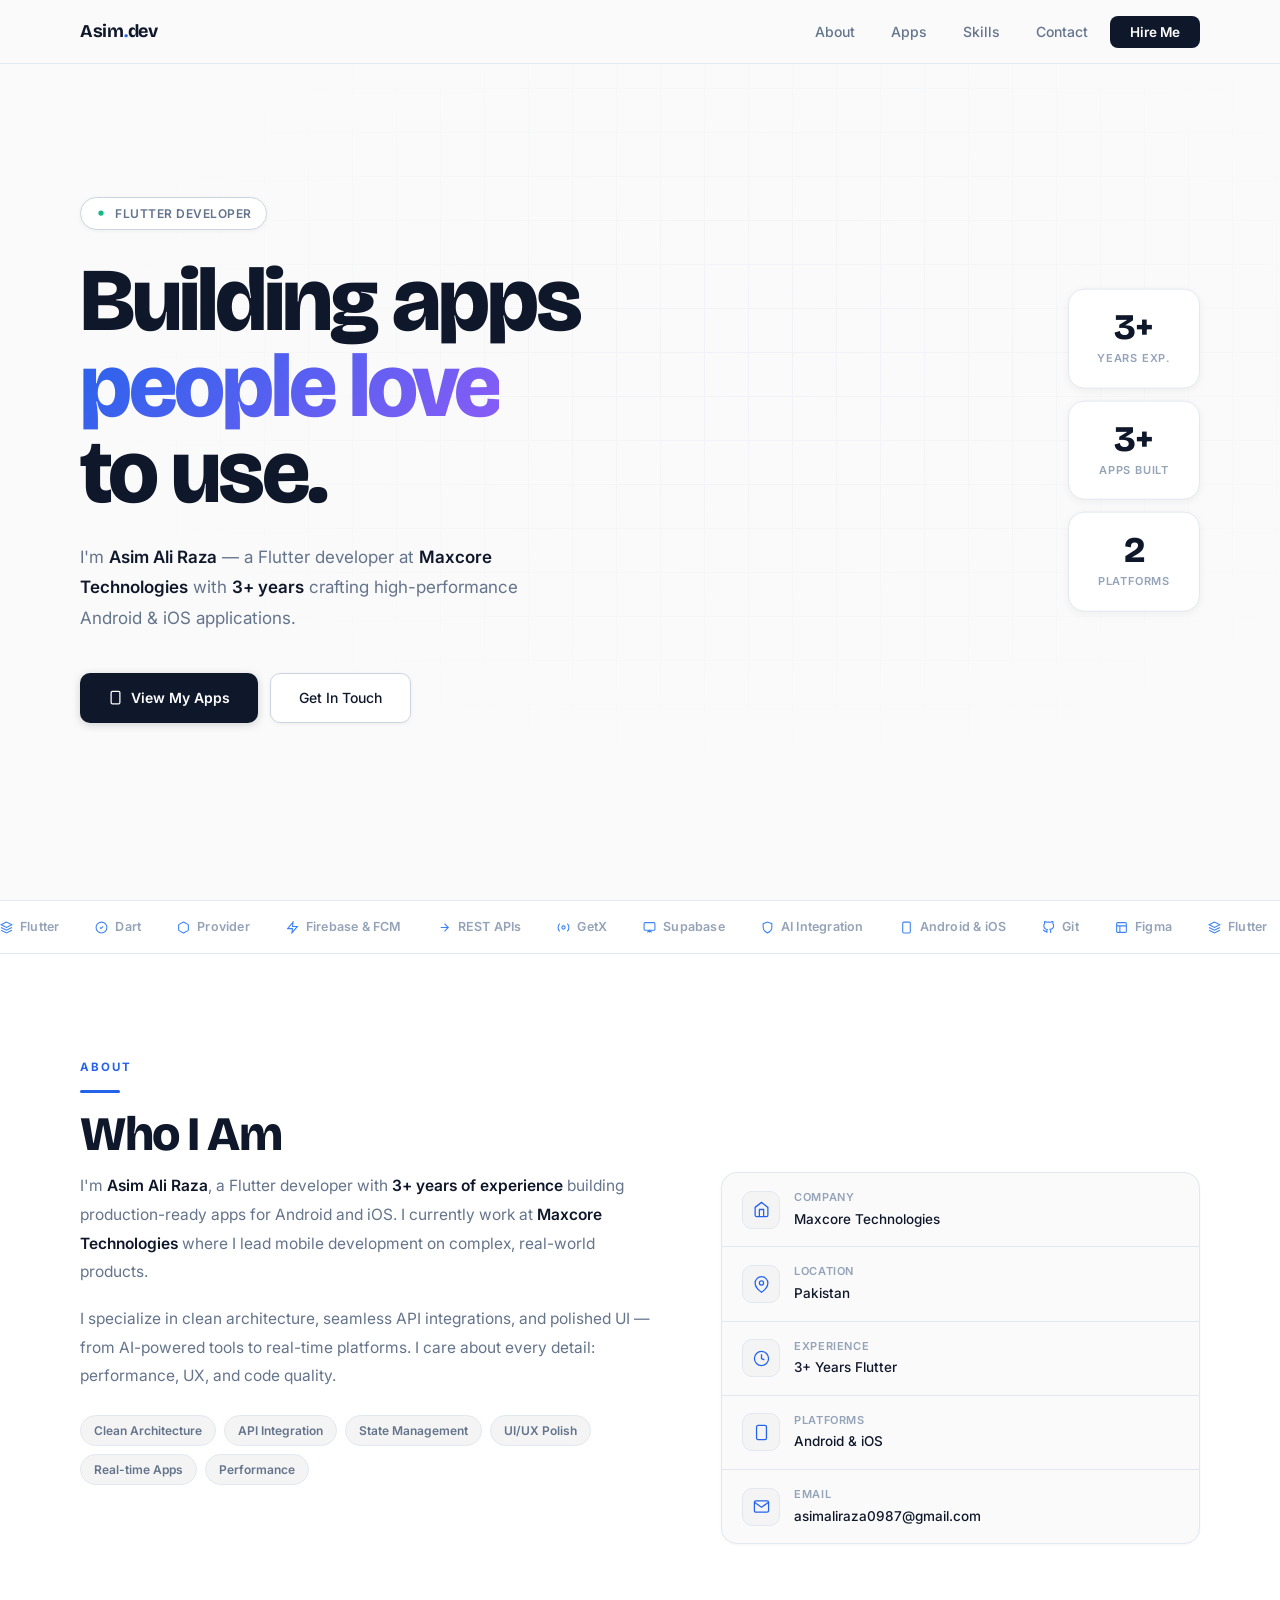
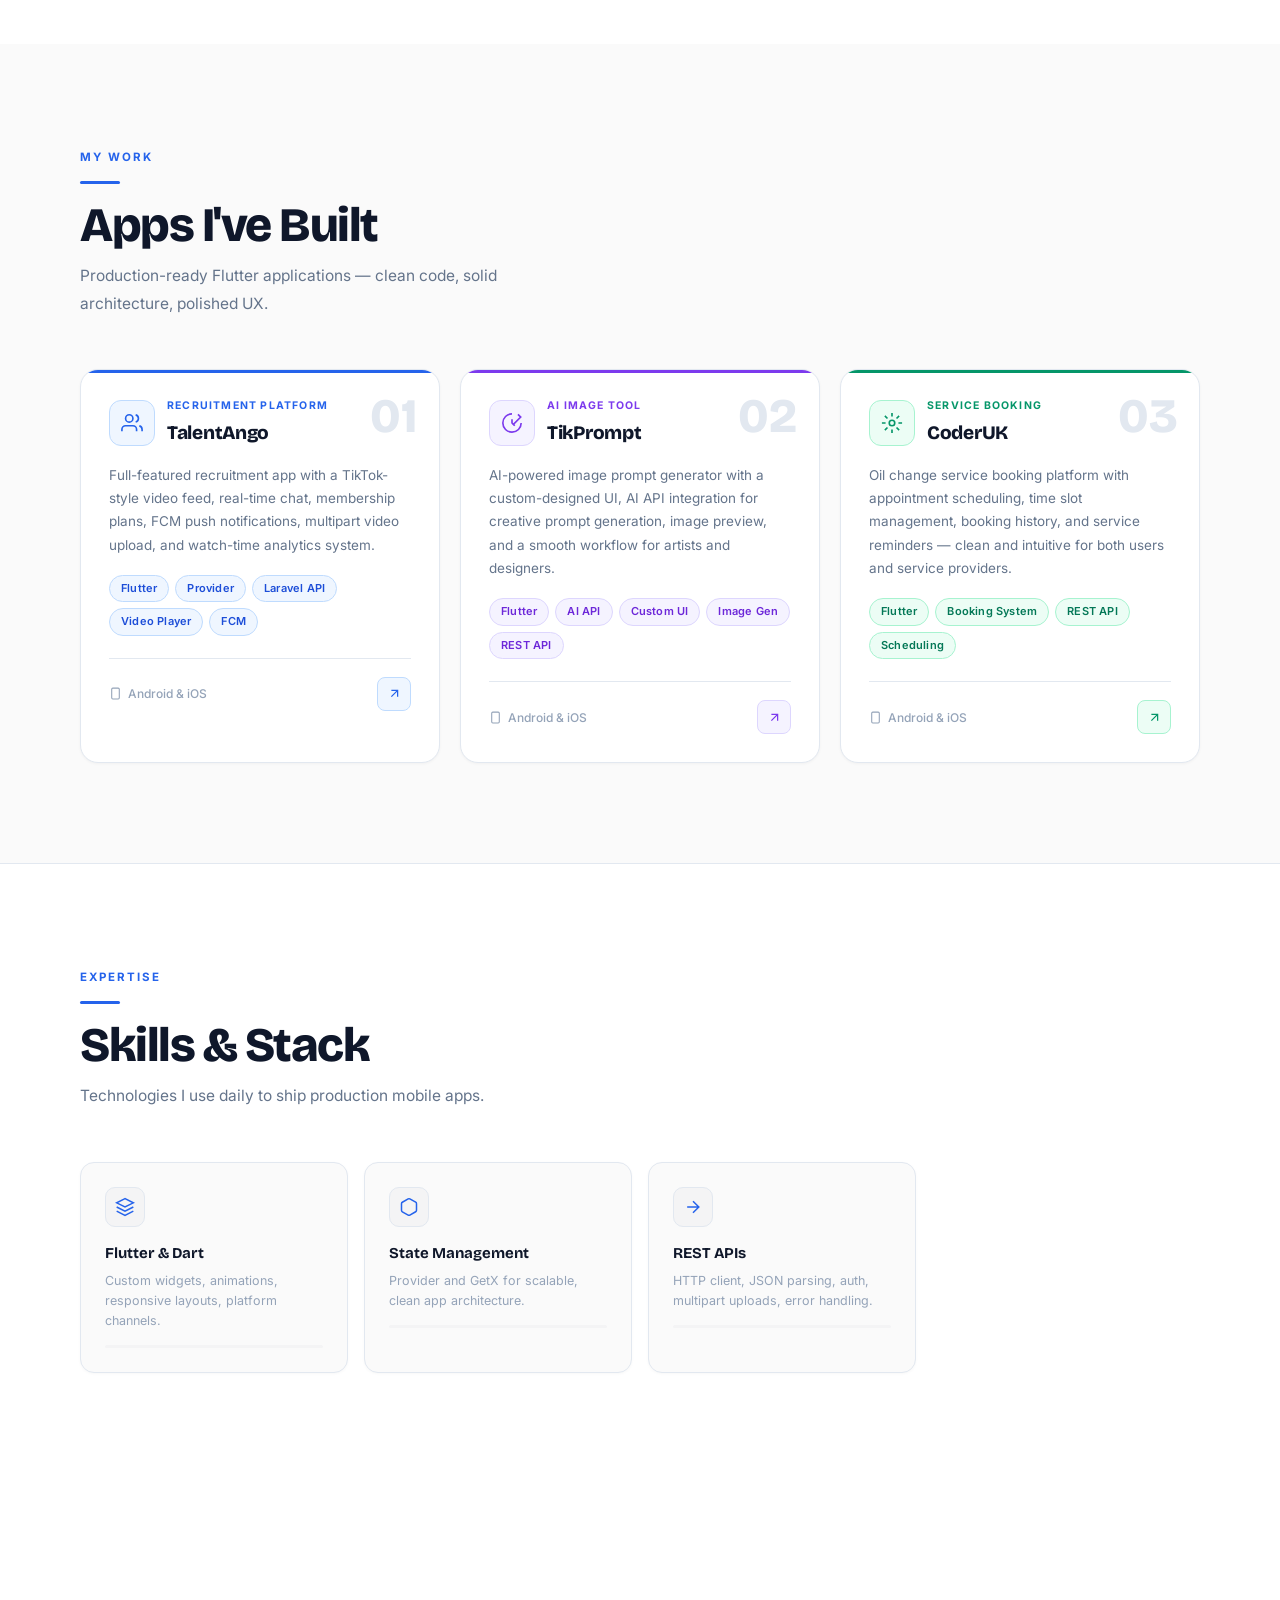
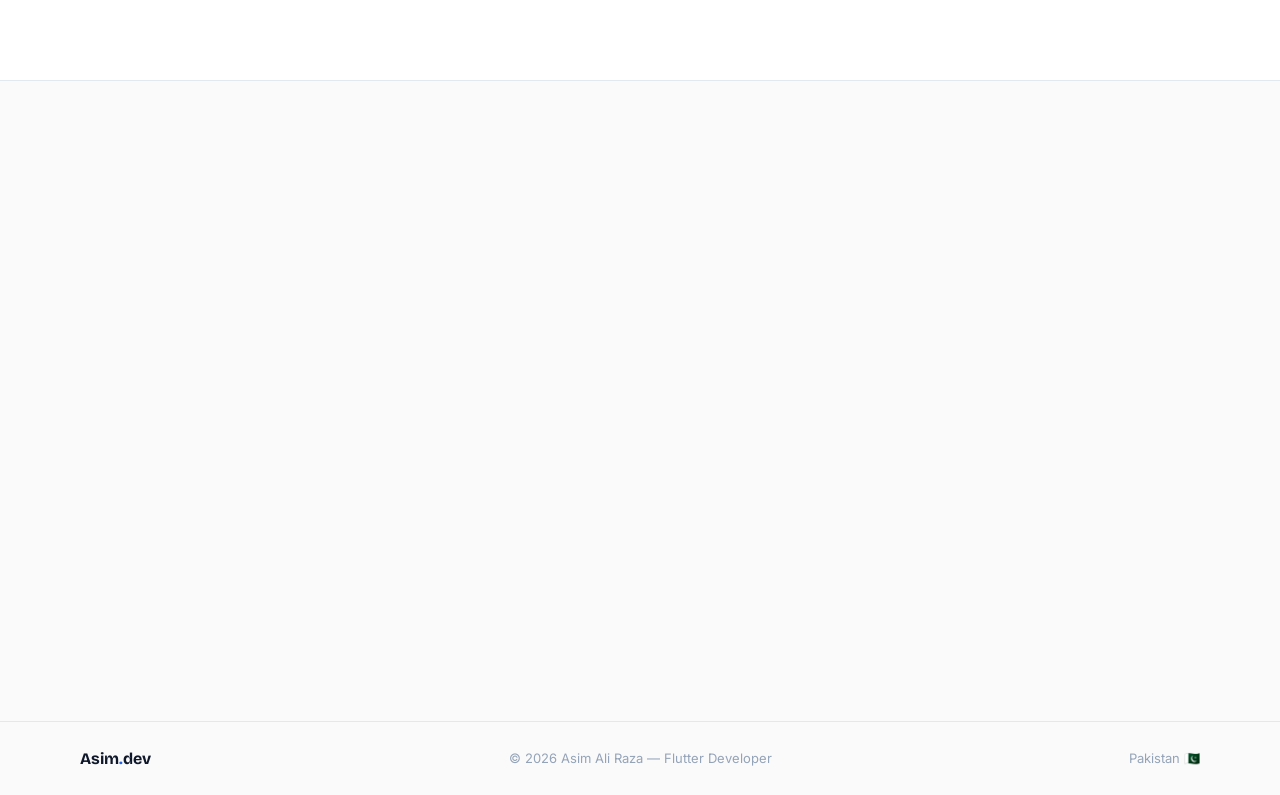
==== commit eed45919: "Update index.html" ====
--- a/index.html
+++ b/index.html
@@ -440,7 +440,7 @@
       </a>
       <a href="https://github.com/Asim-Ali-Raza" target="_blank" class="cbtn">
         <svg viewBox="0 0 24 24" fill="none" stroke="currentColor" stroke-width="2"><path d="M9 19c-5 1.5-5-2.5-7-3m14 6v-3.87a3.37 3.37 0 0 0-.94-2.61c3.14-.35 6.44-1.54 6.44-7A5.44 5.44 0 0 0 20 4.77 5.07 5.07 0 0 0 19.91 1S18.73.65 16 2.48a13.38 13.38 0 0 0-7 0C6.27.65 5.09 1 5.09 1A5.07 5.07 0 0 0 5 4.77a5.44 5.44 0 0 0-1.5 3.78c0 5.42 3.3 6.61 6.44 7A3.37 3.37 0 0 0 9 18.13V22"/></svg>
-        GitHub
+        https://github.com/asimaliraz
       </a>
       <a href="https://wa.me/923097390981" target="_blank" class="cbtn">
         <svg viewBox="0 0 24 24" fill="none" stroke="currentColor" stroke-width="2"><path d="M21 11.5a8.38 8.38 0 0 1-.9 3.8 8.5 8.5 0 0 1-7.6 4.7 8.38 8.38 0 0 1-3.8-.9L3 21l1.9-5.7a8.38 8.38 0 0 1-.9-3.8 8.5 8.5 0 0 1 4.7-7.6 8.38 8.38 0 0 1 3.8-.9h.5a8.48 8.48 0 0 1 8 8v.5z"/></svg>
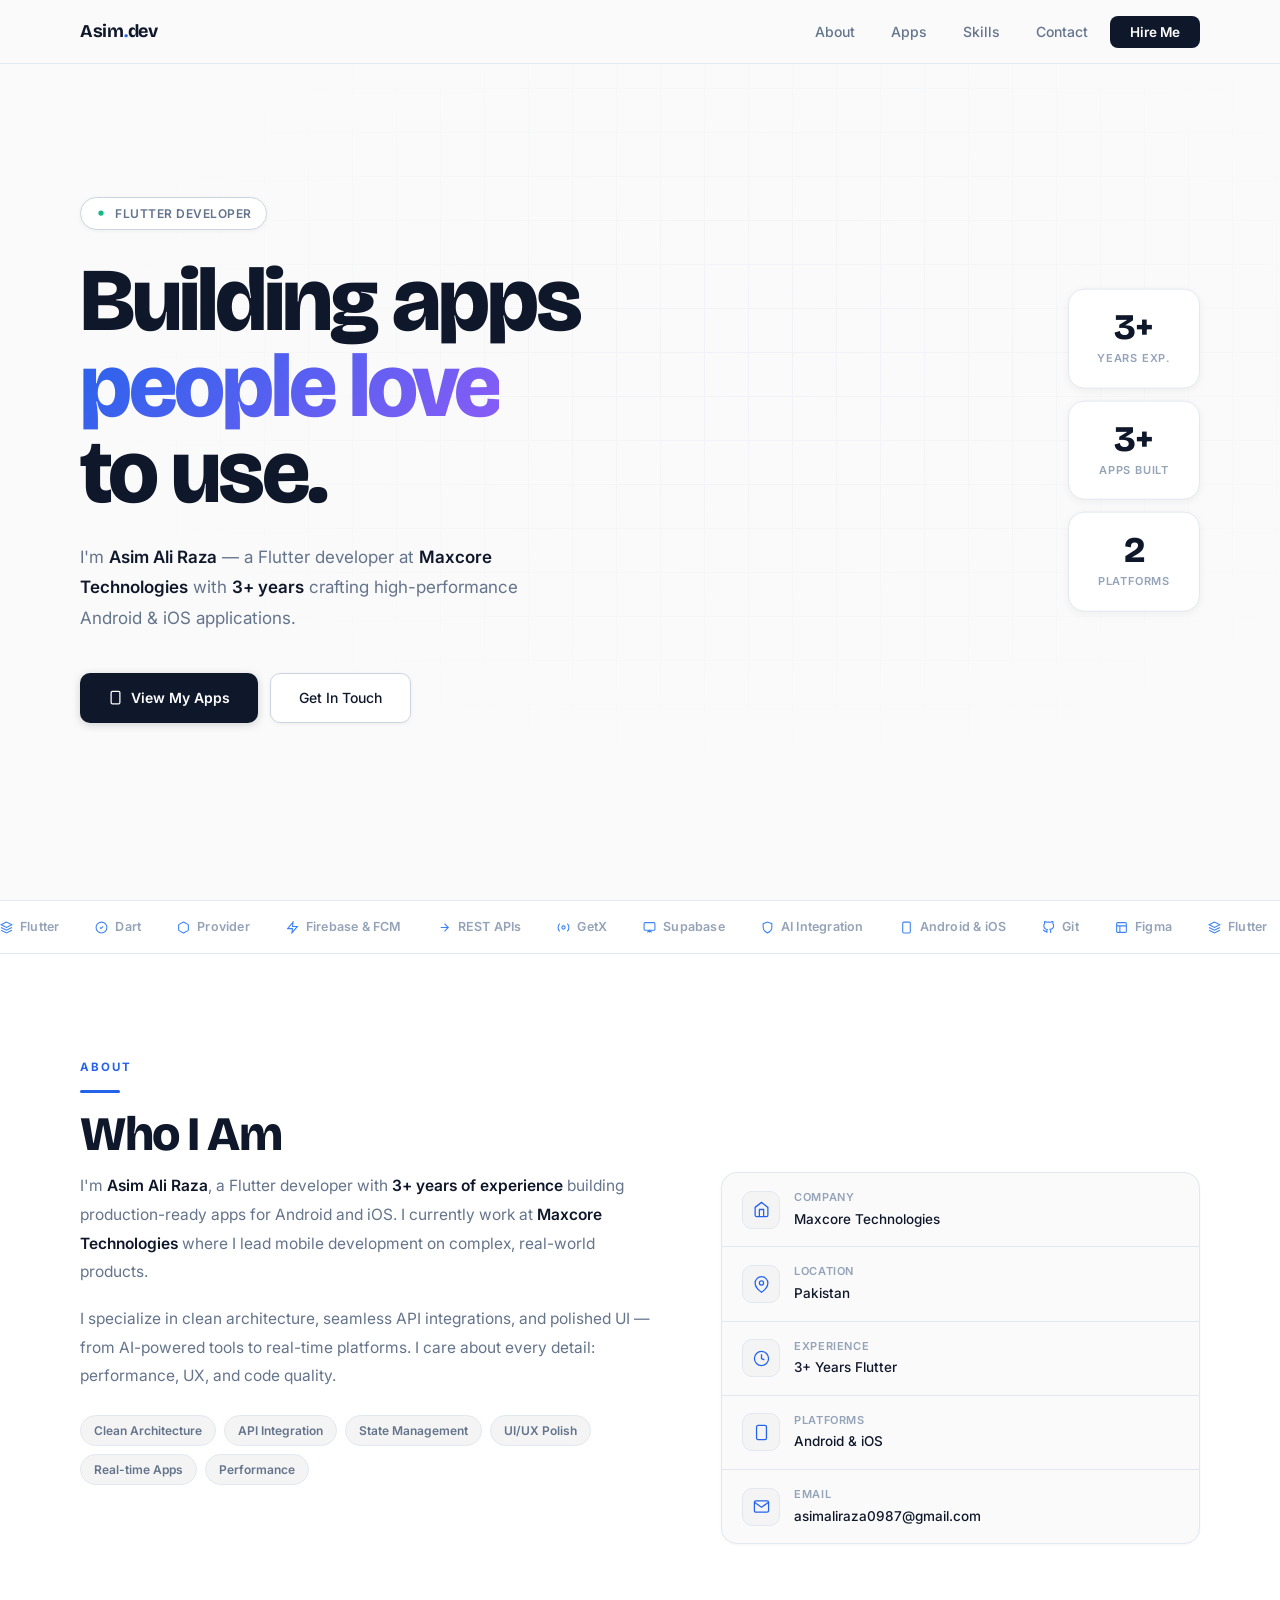
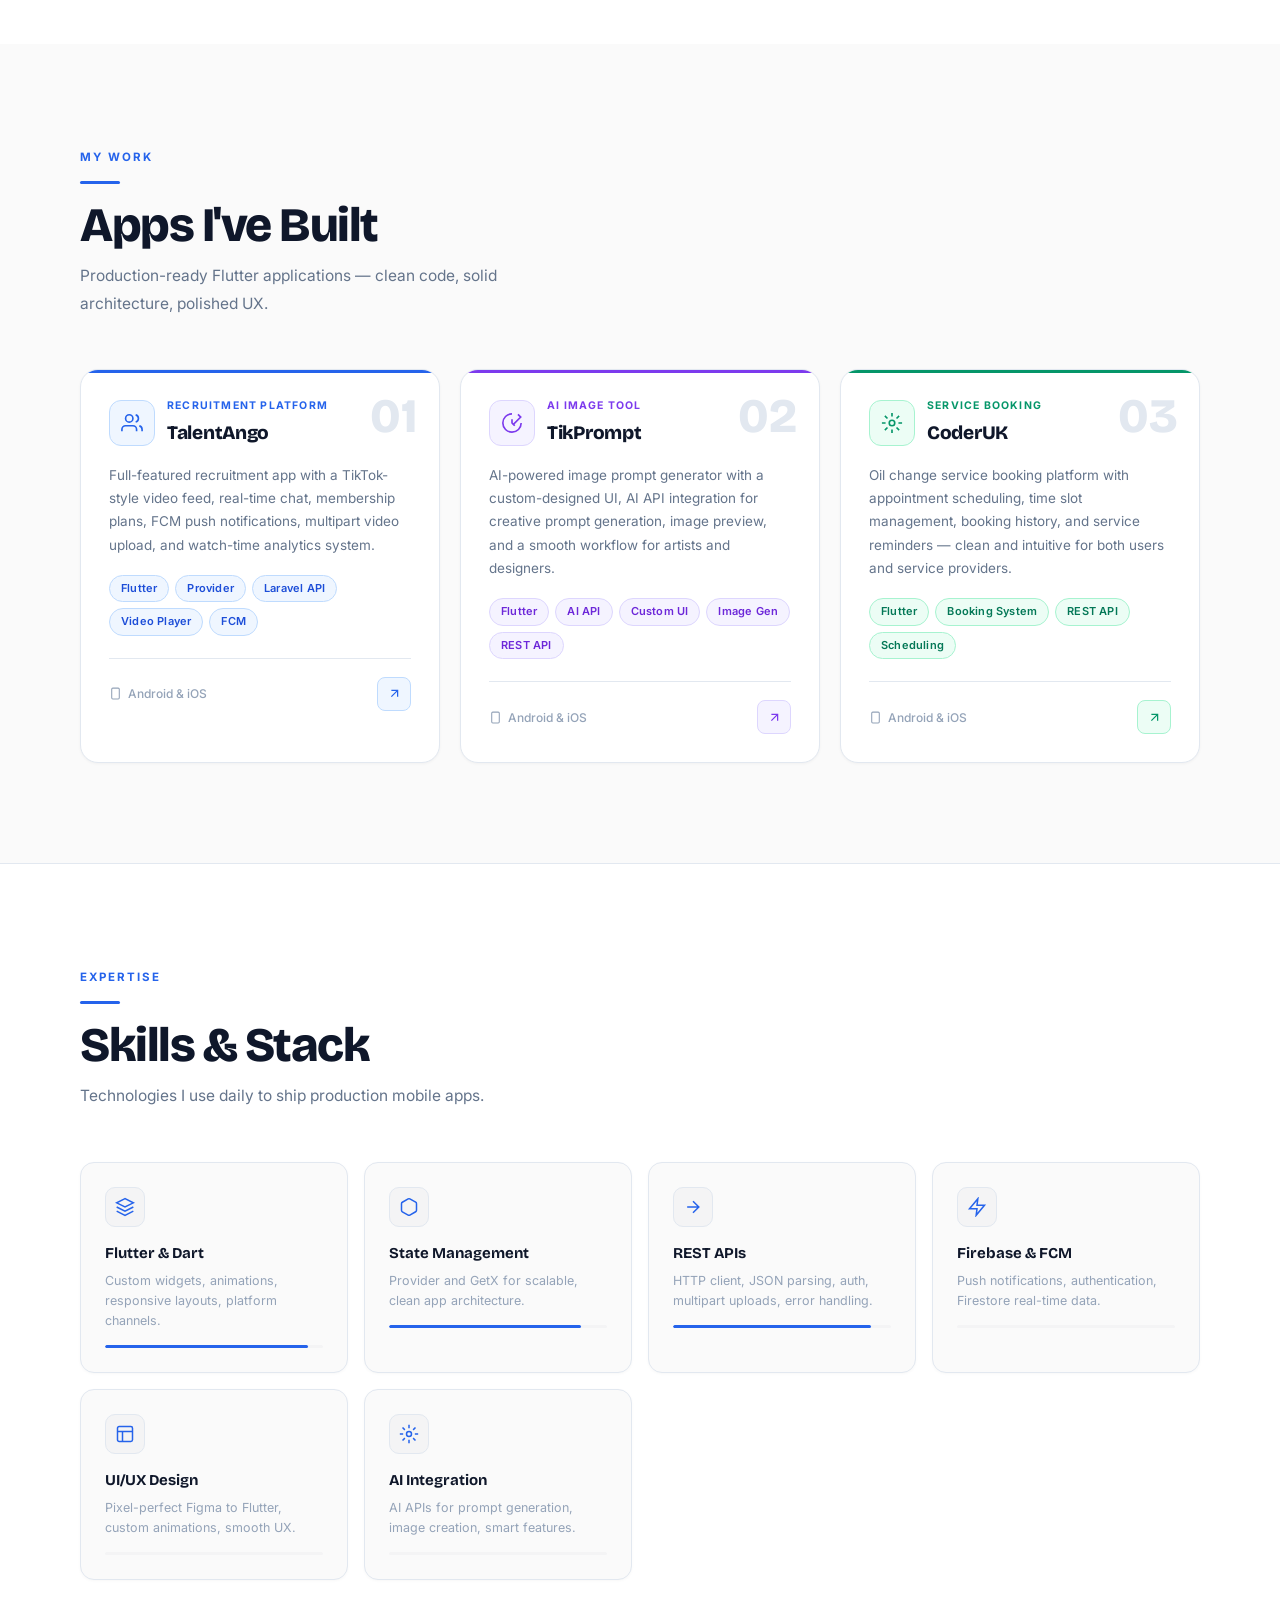
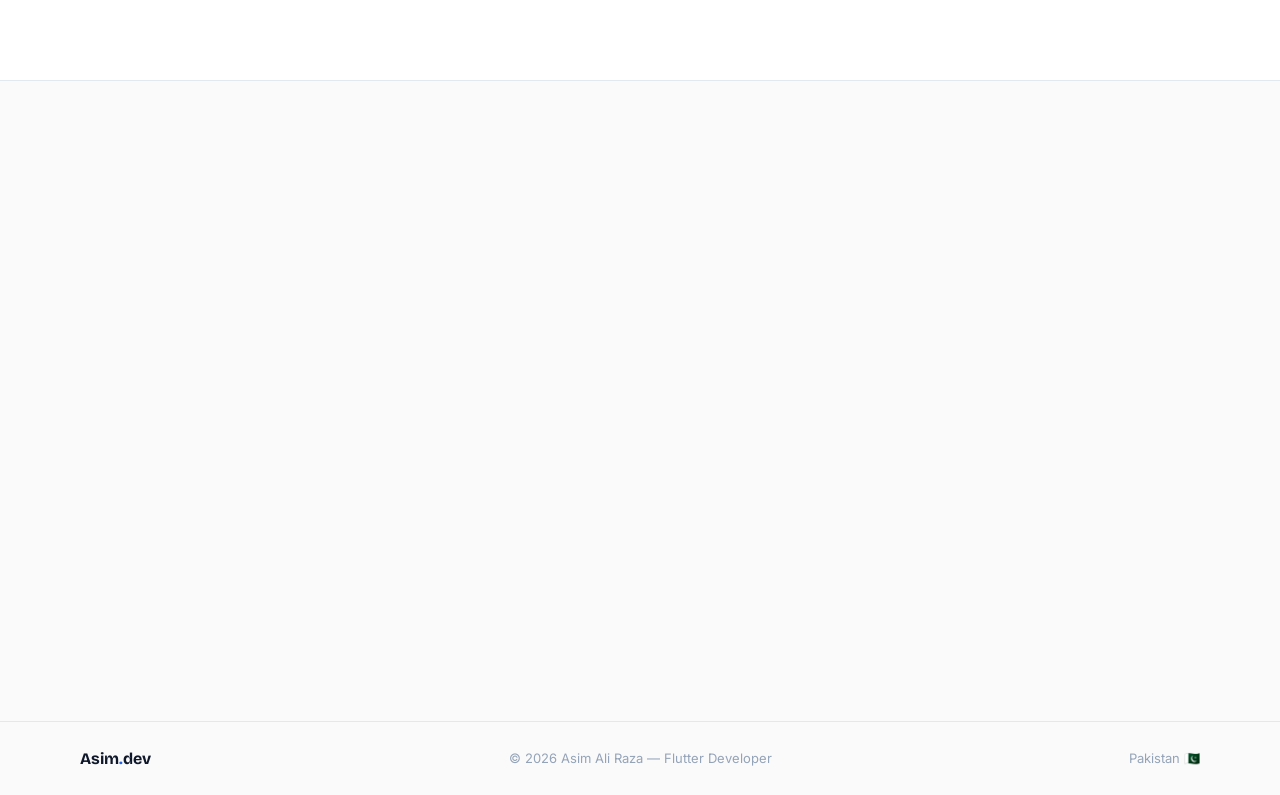
==== commit 901a20cb: "Update GitHub link and display name in index.html" ====
--- a/index.html
+++ b/index.html
@@ -438,9 +438,9 @@
         <svg viewBox="0 0 24 24" fill="none" stroke="currentColor" stroke-width="2"><path d="M22 16.92v3a2 2 0 0 1-2.18 2 19.79 19.79 0 0 1-8.63-3.07A19.5 19.5 0 0 1 4.69 13a19.79 19.79 0 0 1-3.07-8.67A2 2 0 0 1 3.6 2.22h3a2 2 0 0 1 2 1.72c.127.96.361 1.903.7 2.81a2 2 0 0 1-.45 2.11L7.91 9.91a16 16 0 0 0 6.18 6.18l.95-.95a2 2 0 0 1 2.11-.45c.907.339 1.85.573 2.81.7A2 2 0 0 1 22 16.92z"/></svg>
         +92 309 7390981
       </a>
-      <a href="https://github.com/Asim-Ali-Raza" target="_blank" class="cbtn">
+      <a href="https://github.com/asimaliraz" target="_blank" class="cbtn">
         <svg viewBox="0 0 24 24" fill="none" stroke="currentColor" stroke-width="2"><path d="M9 19c-5 1.5-5-2.5-7-3m14 6v-3.87a3.37 3.37 0 0 0-.94-2.61c3.14-.35 6.44-1.54 6.44-7A5.44 5.44 0 0 0 20 4.77 5.07 5.07 0 0 0 19.91 1S18.73.65 16 2.48a13.38 13.38 0 0 0-7 0C6.27.65 5.09 1 5.09 1A5.07 5.07 0 0 0 5 4.77a5.44 5.44 0 0 0-1.5 3.78c0 5.42 3.3 6.61 6.44 7A3.37 3.37 0 0 0 9 18.13V22"/></svg>
-        https://github.com/asimaliraz
+        GitHub
       </a>
       <a href="https://wa.me/923097390981" target="_blank" class="cbtn">
         <svg viewBox="0 0 24 24" fill="none" stroke="currentColor" stroke-width="2"><path d="M21 11.5a8.38 8.38 0 0 1-.9 3.8 8.5 8.5 0 0 1-7.6 4.7 8.38 8.38 0 0 1-3.8-.9L3 21l1.9-5.7a8.38 8.38 0 0 1-.9-3.8 8.5 8.5 0 0 1 4.7-7.6 8.38 8.38 0 0 1 3.8-.9h.5a8.48 8.48 0 0 1 8 8v.5z"/></svg>
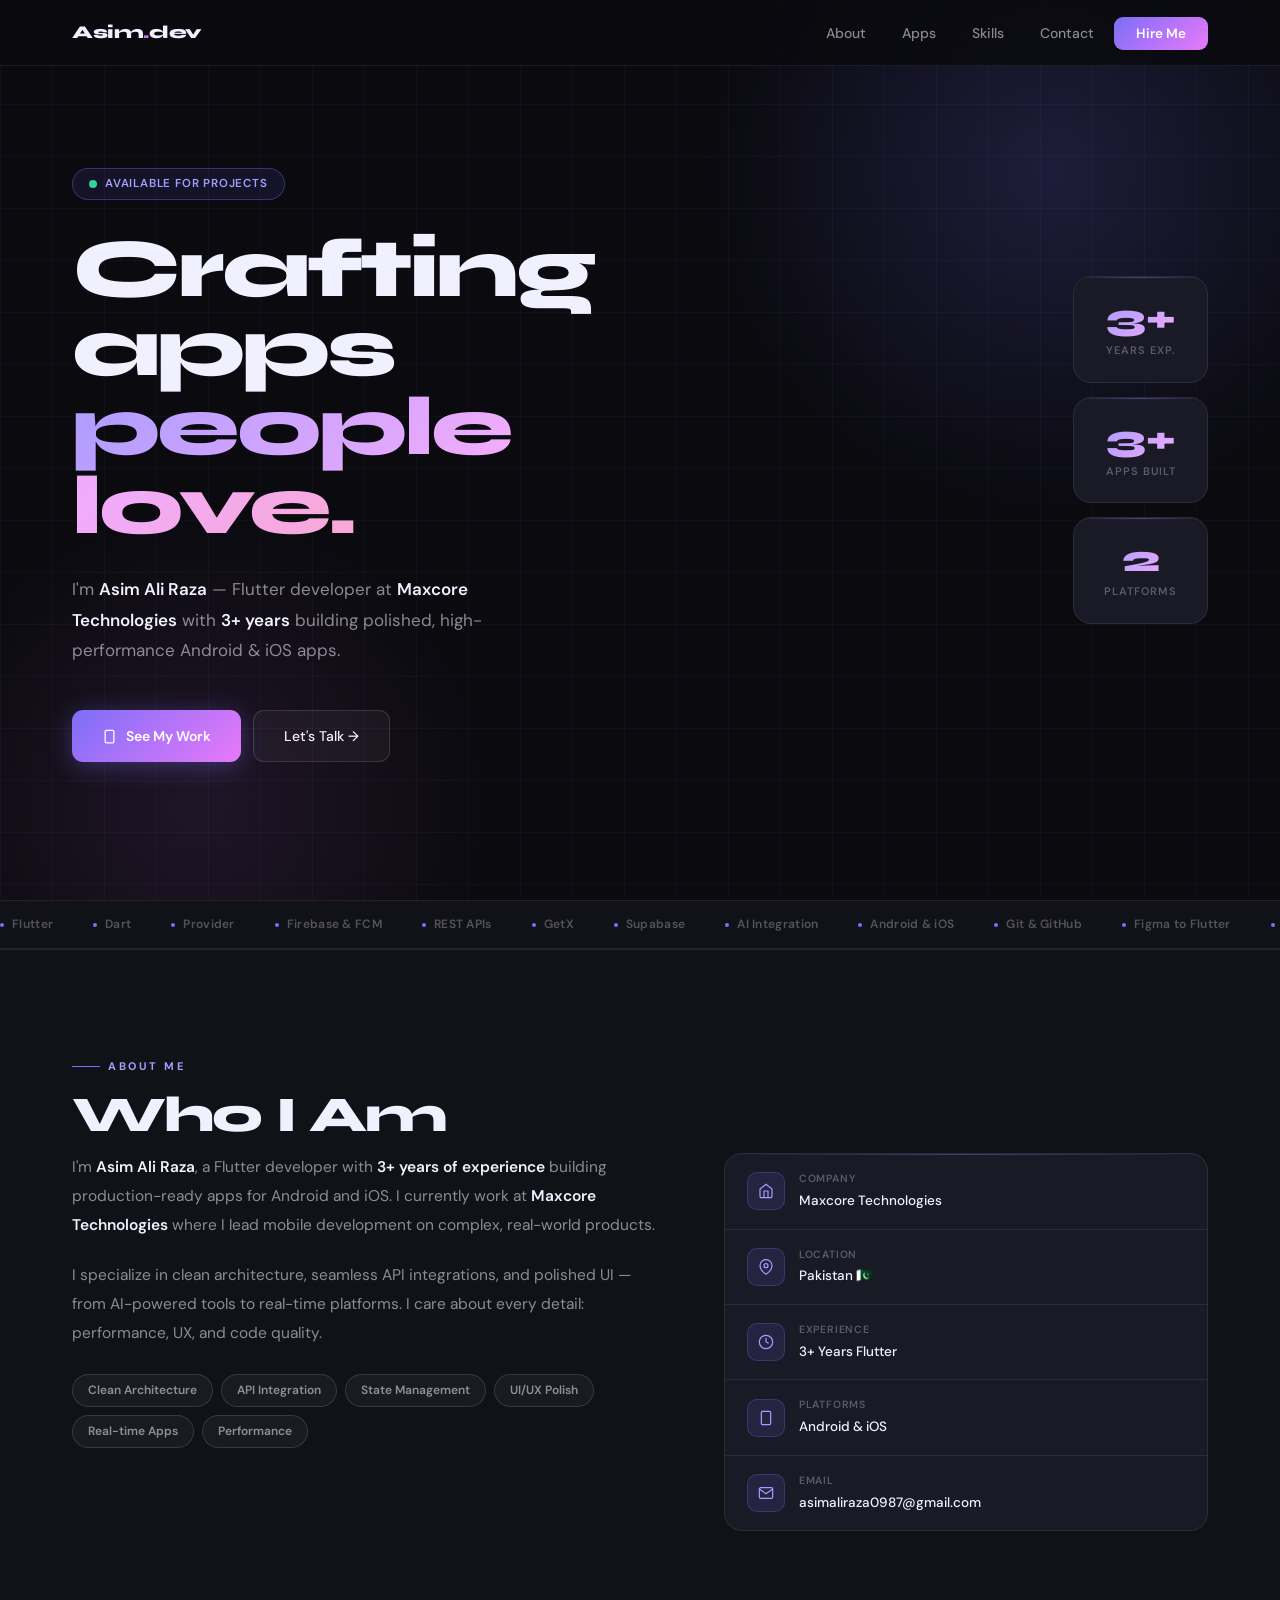
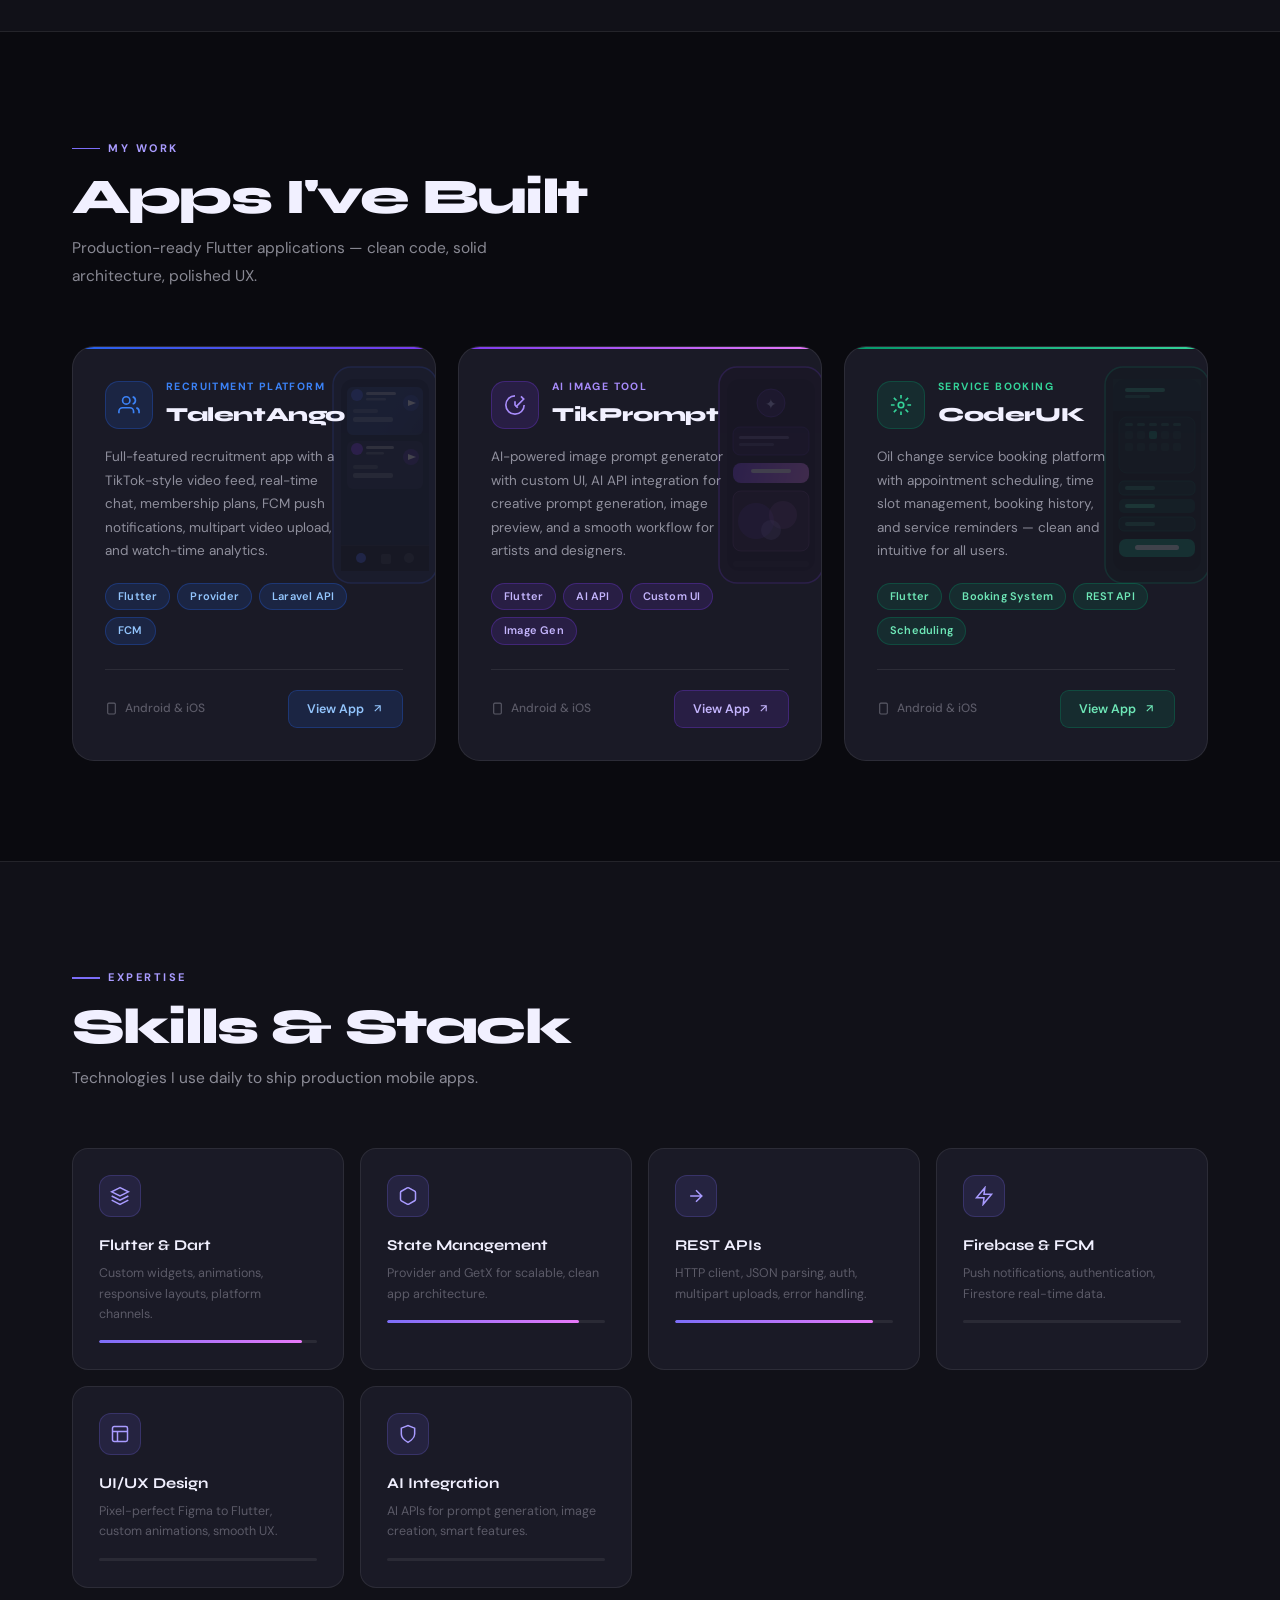
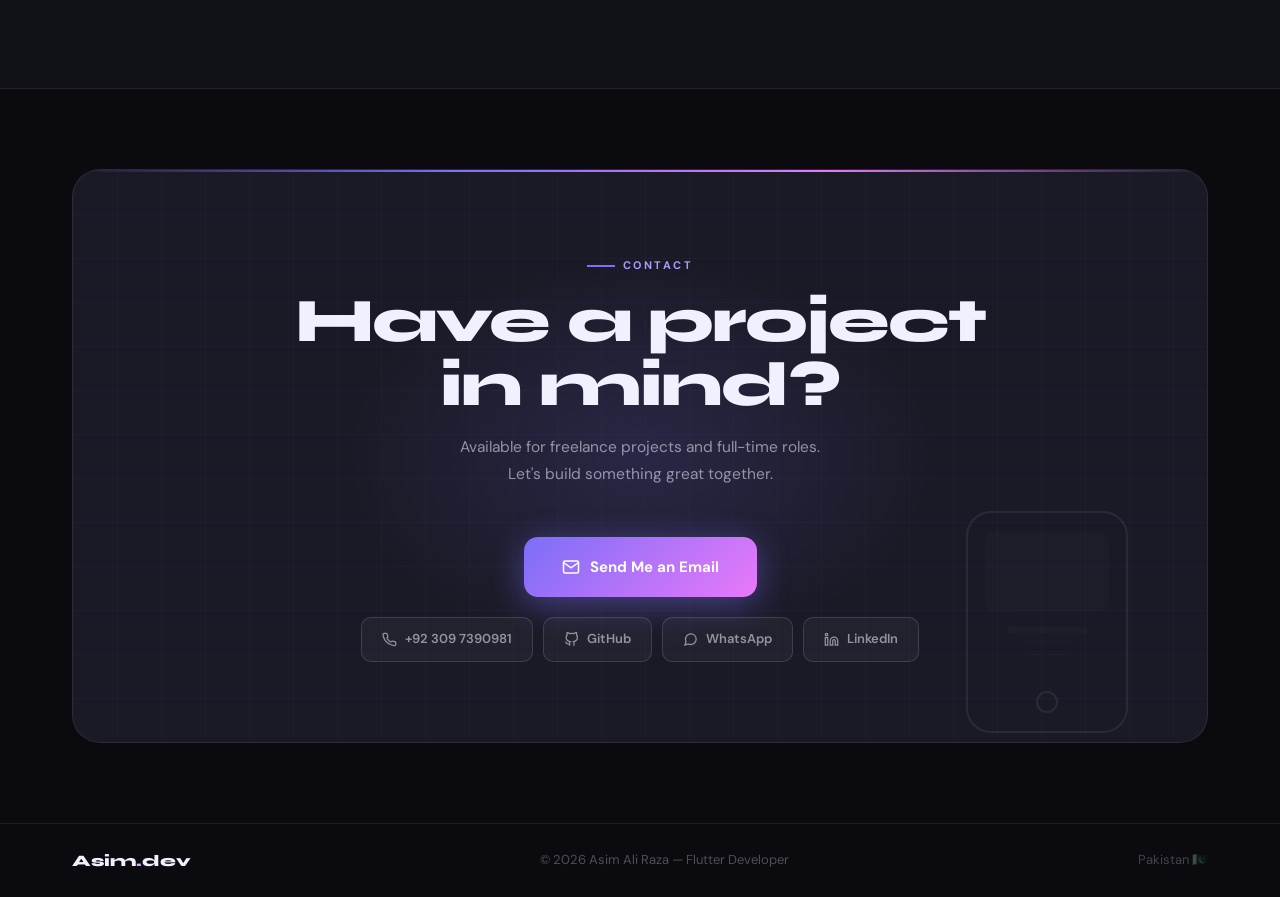
==== commit 2b87f608: "Update greeting from 'Hello' to 'Goodbye'" ====
--- a/index.html
+++ b/index.html
@@ -4,170 +4,187 @@
 <meta charset="UTF-8">
 <meta name="viewport" content="width=device-width, initial-scale=1.0">
 <title>Asim Ali Raza — Flutter Developer</title>
-<link href="https://fonts.googleapis.com/css2?family=Inter:wght@300;400;500;600;700&family=Bricolage+Grotesque:wght@400;500;600;700;800&display=swap" rel="stylesheet">
+<link href="https://fonts.googleapis.com/css2?family=Syne:wght@400;500;600;700;800&family=DM+Sans:ital,opsz,wght@0,9..40,300;0,9..40,400;0,9..40,500;0,9..40,600;1,9..40,400&display=swap" rel="stylesheet">
 <style>
 :root{
-  --bg:#FAFAFA;
-  --bg2:#F4F4F5;
-  --s1:#FFFFFF;
-  --s2:#F1F5F9;
-  --ac:#0F172A;
-  --ac2:#1E293B;
-  --hi:#2563EB;
-  --hi2:#3B82F6;
-  --gr:#10B981;
-  --am:#F59E0B;
-  --rs:#EF4444;
-  --pk:#8B5CF6;
-  --tx:#0F172A;
-  --mt:#64748B;
-  --lt:#94A3B8;
-  --bd:#E2E8F0;
-  --bd2:#CBD5E1;
+  --bg:#0A0A0F;
+  --bg2:#111118;
+  --bg3:#16161F;
+  --card:#1A1A26;
+  --card2:#1E1E2E;
+  --brd:rgba(255,255,255,0.08);
+  --brd2:rgba(255,255,255,0.13);
+  --tx:#F1F0FF;
+  --mt:rgba(241,240,255,0.55);
+  --lt:rgba(241,240,255,0.3);
+  --hi:#7C6EF8;
+  --hi2:#A99BFF;
+  --ac:#E879F9;
+  --ac2:#F0ABFC;
+  --gr:#34D399;
+  --am:#FBBF24;
+  --rs:#F87171;
 }
 *{margin:0;padding:0;box-sizing:border-box;}
 html{scroll-behavior:smooth;}
-body{font-family:'Inter',sans-serif;background:var(--bg);color:var(--tx);overflow-x:hidden;font-size:15px;line-height:1.6;}
+body{font-family:'DM Sans',sans-serif;background:var(--bg);color:var(--tx);overflow-x:hidden;font-size:15px;line-height:1.6;}
 
 /* NAV */
-nav{position:fixed;top:0;left:0;right:0;z-index:200;height:64px;padding:0 80px;display:flex;align-items:center;justify-content:space-between;background:rgba(250,250,250,0.92);backdrop-filter:blur(20px);border-bottom:1px solid var(--bd);}
-.nlogo{font-family:'Bricolage Grotesque',sans-serif;font-weight:700;font-size:18px;color:var(--tx);letter-spacing:-.3px;}
-.nlogo em{font-style:normal;color:var(--hi);}
-.nlinks{display:flex;gap:8px;list-style:none;align-items:center;}
-.nlinks a{color:var(--mt);text-decoration:none;font-size:14px;font-weight:500;padding:6px 14px;border-radius:8px;transition:all .18s;}
-.nlinks a:hover{color:var(--tx);background:var(--bg2);}
-.nhire{background:var(--tx) !important;color:#fff !important;padding:8px 20px !important;border-radius:8px;font-weight:600 !important;font-size:13.5px !important;}
-.nhire:hover{background:var(--ac2) !important;color:#fff !important;}
+nav{position:fixed;top:0;left:0;right:0;z-index:200;height:66px;padding:0 72px;display:flex;align-items:center;justify-content:space-between;background:rgba(10,10,15,0.85);backdrop-filter:blur(24px);border-bottom:1px solid var(--brd);}
+.nlogo{font-family:'Syne',sans-serif;font-weight:800;font-size:18px;color:var(--tx);letter-spacing:-.4px;}
+.nlogo em{font-style:normal;background:linear-gradient(135deg,var(--hi),var(--ac));-webkit-background-clip:text;-webkit-text-fill-color:transparent;background-clip:text;}
+.nlinks{display:flex;gap:4px;list-style:none;align-items:center;}
+.nlinks a{color:var(--mt);text-decoration:none;font-size:14px;font-weight:500;padding:7px 16px;border-radius:9px;transition:all .18s;}
+.nlinks a:hover{color:var(--tx);background:rgba(255,255,255,0.06);}
+.nhire{background:linear-gradient(135deg,var(--hi),var(--ac)) !important;color:#fff !important;padding:8px 22px !important;border-radius:9px;font-weight:600 !important;font-size:13.5px !important;-webkit-text-fill-color:#fff !important;}
+.nhire:hover{opacity:.88 !important;transform:translateY(-1px);}
 
 /* HERO */
-.hero{min-height:100vh;display:flex;align-items:center;padding:100px 80px 80px;position:relative;background:var(--bg);}
-.hero-line{position:absolute;inset:0;background-image:linear-gradient(var(--bd) 1px,transparent 1px),linear-gradient(90deg,var(--bd) 1px,transparent 1px);background-size:44px 44px;opacity:.4;pointer-events:none;}
-.hero-fade{position:absolute;inset:0;background:radial-gradient(ellipse 70% 60% at 60% 40%,rgba(250,250,250,0) 0%,var(--bg) 80%);pointer-events:none;}
-
-.hcontent{max-width:680px;position:relative;z-index:2;}
-.hbadge{display:inline-flex;align-items:center;gap:8px;border:1.5px solid var(--bd2);background:var(--s1);padding:6px 14px;border-radius:100px;font-size:12px;font-weight:600;color:var(--mt);letter-spacing:.5px;text-transform:uppercase;margin-bottom:28px;animation:fadeUp .5s ease both;box-shadow:0 1px 4px rgba(0,0,0,.05);}
-.hbadge svg{width:12px;height:12px;color:var(--gr);}
-
-.hero h1{font-family:'Bricolage Grotesque',sans-serif;font-size:clamp(52px,7vw,90px);font-weight:800;line-height:.96;letter-spacing:-3px;margin-bottom:26px;animation:fadeUp .5s .1s ease both;color:var(--tx);}
-.h1g{background:linear-gradient(135deg,var(--hi),var(--pk));-webkit-background-clip:text;-webkit-text-fill-color:transparent;background-clip:text;}
-
-.hdesc{font-size:17px;line-height:1.78;color:var(--mt);max-width:500px;margin-bottom:40px;font-weight:400;animation:fadeUp .5s .2s ease both;}
+.hero{min-height:100vh;display:flex;align-items:center;padding:110px 72px 80px;position:relative;overflow:hidden;}
+
+/* bg noise grid */
+.hero-grid{position:absolute;inset:0;background-image:linear-gradient(rgba(124,110,248,0.06) 1px,transparent 1px),linear-gradient(90deg,rgba(124,110,248,0.06) 1px,transparent 1px);background-size:52px 52px;pointer-events:none;}
+.hero-glow{position:absolute;top:-180px;right:-120px;width:700px;height:700px;background:radial-gradient(ellipse,rgba(124,110,248,0.18) 0%,transparent 70%);pointer-events:none;}
+.hero-glow2{position:absolute;bottom:-200px;left:-100px;width:600px;height:600px;background:radial-gradient(ellipse,rgba(232,121,249,0.1) 0%,transparent 70%);pointer-events:none;}
+
+.hcontent{max-width:660px;position:relative;z-index:2;}
+.hbadge{display:inline-flex;align-items:center;gap:8px;border:1px solid rgba(124,110,248,0.35);background:rgba(124,110,248,0.1);padding:6px 16px;border-radius:100px;font-size:11.5px;font-weight:600;color:var(--hi2);letter-spacing:.8px;text-transform:uppercase;margin-bottom:30px;animation:fadeUp .5s ease both;}
+.pulse{width:8px;height:8px;background:var(--gr);border-radius:50%;animation:pulse 2s ease-in-out infinite;}
+@keyframes pulse{0%,100%{box-shadow:0 0 0 0 rgba(52,211,153,.5)}50%{box-shadow:0 0 0 6px rgba(52,211,153,0)}}
+
+h1{font-family:'Syne',sans-serif;font-size:clamp(54px,6.5vw,88px);font-weight:800;line-height:.95;letter-spacing:-3px;margin-bottom:28px;animation:fadeUp .5s .1s ease both;color:var(--tx);}
+.hgrad{background:linear-gradient(135deg,var(--hi2) 0%,var(--ac2) 60%,#F9A8D4 100%);-webkit-background-clip:text;-webkit-text-fill-color:transparent;background-clip:text;}
+
+.hdesc{font-size:17px;line-height:1.8;color:var(--mt);max-width:500px;margin-bottom:44px;animation:fadeUp .5s .2s ease both;}
 .hdesc strong{color:var(--tx);font-weight:600;}
 
 .hbtns{display:flex;gap:12px;flex-wrap:wrap;animation:fadeUp .5s .3s ease both;}
-.bp{background:var(--tx);color:#fff;padding:13px 28px;border-radius:10px;font-size:14px;font-weight:600;text-decoration:none;display:inline-flex;align-items:center;gap:8px;transition:all .2s;box-shadow:0 2px 8px rgba(15,23,42,.18);}
-.bp:hover{background:var(--ac2);transform:translateY(-1px);box-shadow:0 6px 20px rgba(15,23,42,.22);}
+.bp{background:linear-gradient(135deg,var(--hi),var(--ac));color:#fff;padding:14px 30px;border-radius:11px;font-size:14px;font-weight:600;text-decoration:none;display:inline-flex;align-items:center;gap:9px;transition:all .22s;box-shadow:0 4px 24px rgba(124,110,248,.35);}
+.bp:hover{transform:translateY(-2px);box-shadow:0 8px 36px rgba(124,110,248,.45);}
 .bp svg{width:15px;height:15px;}
-.bg2{color:var(--tx);padding:13px 28px;border-radius:10px;font-size:14px;font-weight:500;text-decoration:none;border:1.5px solid var(--bd2);background:var(--s1);transition:all .2s;box-shadow:0 1px 4px rgba(0,0,0,.05);}
-.bg2:hover{border-color:var(--bd);background:var(--bg2);transform:translateY(-1px);}
+.bsec{color:var(--tx);padding:14px 30px;border-radius:11px;font-size:14px;font-weight:500;text-decoration:none;border:1px solid var(--brd2);background:rgba(255,255,255,0.04);transition:all .2s;}
+.bsec:hover{border-color:rgba(255,255,255,0.22);background:rgba(255,255,255,0.08);transform:translateY(-1px);}
 
 /* hero stats */
-.hstats{position:absolute;right:80px;top:50%;transform:translateY(-50%);display:flex;flex-direction:column;gap:12px;z-index:2;animation:fadeLeft .7s .4s ease both;}
-.hsc{background:var(--s1);border:1.5px solid var(--bd);border-radius:16px;padding:20px 28px;text-align:center;box-shadow:0 2px 8px rgba(0,0,0,.05);}
-.hsn{font-family:'Bricolage Grotesque',sans-serif;font-size:36px;font-weight:800;line-height:1;color:var(--tx);}
-.hsl{font-size:11px;color:var(--lt);margin-top:4px;font-weight:600;letter-spacing:.8px;text-transform:uppercase;}
-
-/* MARQUEE */
-.mq{padding:16px 0;background:var(--s1);border-top:1px solid var(--bd);border-bottom:1px solid var(--bd);overflow:hidden;}
-.mqi{display:flex;gap:36px;animation:mq 26s linear infinite;white-space:nowrap;}
-.mqi:hover{animation-play-state:paused;}
-.mit{display:inline-flex;align-items:center;gap:7px;font-size:12.5px;font-weight:600;color:var(--lt);flex-shrink:0;letter-spacing:.2px;}
-.mit svg{width:13px;height:13px;color:var(--hi2);}
+.hstats{position:absolute;right:72px;top:50%;transform:translateY(-50%);display:flex;flex-direction:column;gap:14px;z-index:2;animation:fadeLeft .7s .4s ease both;}
+.hsc{background:var(--card);border:1px solid var(--brd);border-radius:18px;padding:22px 30px;text-align:center;position:relative;overflow:hidden;}
+.hsc::before{content:'';position:absolute;top:0;left:0;right:0;height:1px;background:linear-gradient(90deg,transparent,rgba(124,110,248,0.5),transparent);}
+.hsn{font-family:'Syne',sans-serif;font-size:38px;font-weight:800;line-height:1;background:linear-gradient(135deg,var(--hi2),var(--ac2));-webkit-background-clip:text;-webkit-text-fill-color:transparent;background-clip:text;}
+.hsl{font-size:11px;color:var(--lt);margin-top:5px;font-weight:600;letter-spacing:1px;text-transform:uppercase;}
+
+/* SCROLL TICKER */
+.mq{padding:14px 0;background:var(--bg2);border-top:1px solid var(--brd);border-bottom:1px solid var(--brd);overflow:hidden;}
+.mqi{display:flex;gap:40px;animation:mq 28s linear infinite;white-space:nowrap;}
+.mit{display:inline-flex;align-items:center;gap:8px;font-size:12px;font-weight:600;color:var(--lt);flex-shrink:0;letter-spacing:.3px;}
+.mdot{width:4px;height:4px;border-radius:50%;background:var(--hi);flex-shrink:0;}
 @keyframes mq{from{transform:translateX(0)}to{transform:translateX(-50%)}}
 
 /* SECTIONS */
-section{padding:100px 80px;position:relative;}
-.stag{display:inline-flex;align-items:center;gap:8px;font-size:11.5px;font-weight:700;letter-spacing:2px;text-transform:uppercase;color:var(--hi);margin-bottom:14px;}
-.sh{font-family:'Bricolage Grotesque',sans-serif;font-size:clamp(30px,4vw,48px);font-weight:800;letter-spacing:-1.5px;line-height:1.06;margin-bottom:12px;color:var(--tx);}
-.sp{color:var(--mt);font-size:15.5px;max-width:440px;line-height:1.75;font-weight:400;margin-bottom:52px;}
-
-/* divider */
-.sdiv{width:40px;height:3px;background:var(--hi);border-radius:100px;margin-bottom:16px;}
+section{padding:100px 72px;position:relative;}
+.stag{display:inline-flex;align-items:center;gap:8px;font-size:11px;font-weight:700;letter-spacing:2.5px;text-transform:uppercase;color:var(--hi2);margin-bottom:14px;}
+.stag-line{width:28px;height:1.5px;background:var(--hi);}
+.sh{font-family:'Syne',sans-serif;font-size:clamp(32px,4vw,50px);font-weight:800;letter-spacing:-1.8px;line-height:1.04;margin-bottom:12px;color:var(--tx);}
+.sp{color:var(--mt);font-size:15.5px;max-width:440px;line-height:1.78;margin-bottom:56px;}
 
 /* ABOUT */
-.agsec{background:var(--s1);}
-.ag{display:grid;grid-template-columns:1.1fr .9fr;gap:56px;align-items:start;}
-.at p{color:var(--mt);font-size:15.5px;line-height:1.85;font-weight:400;margin-bottom:18px;}
+.agsec{background:var(--bg2);border-top:1px solid var(--brd);border-bottom:1px solid var(--brd);}
+.ag{display:grid;grid-template-columns:1.1fr .9fr;gap:60px;align-items:start;}
+.at p{color:var(--mt);font-size:15.5px;line-height:1.88;margin-bottom:20px;}
 .at p strong{color:var(--tx);font-weight:600;}
-.achips{display:flex;flex-wrap:wrap;gap:8px;margin-top:24px;}
-.achip{font-size:12px;font-weight:600;padding:5px 13px;border-radius:100px;border:1.5px solid var(--bd);background:var(--bg2);color:var(--mt);}
-
-.acard{background:var(--bg);border:1.5px solid var(--bd);border-radius:16px;overflow:hidden;box-shadow:0 1px 3px rgba(0,0,0,.04);}
-.aci{display:flex;align-items:center;gap:14px;padding:16px 20px;border-bottom:1px solid var(--bd);transition:background .15s;}
+.achips{display:flex;flex-wrap:wrap;gap:8px;margin-top:26px;}
+.achip{font-size:12px;font-weight:600;padding:6px 15px;border-radius:100px;border:1px solid var(--brd2);background:rgba(255,255,255,0.04);color:var(--mt);}
+
+.acard{background:var(--card);border:1px solid var(--brd);border-radius:18px;overflow:hidden;position:relative;}
+.acard::before{content:'';position:absolute;top:0;left:0;right:0;height:1px;background:linear-gradient(90deg,transparent,rgba(124,110,248,0.4),transparent);}
+.aci{display:flex;align-items:center;gap:14px;padding:17px 22px;border-bottom:1px solid var(--brd);transition:background .15s;}
 .aci:last-child{border-bottom:none;}
-.aci:hover{background:var(--bg2);}
-.aci-ic{width:38px;height:38px;border-radius:10px;background:var(--bg2);border:1px solid var(--bd);display:flex;align-items:center;justify-content:center;flex-shrink:0;}
-.aci-ic svg{width:17px;height:17px;color:var(--hi);}
-.aci-lb{font-size:11px;color:var(--lt);font-weight:600;letter-spacing:.6px;text-transform:uppercase;margin-bottom:2px;}
+.aci:hover{background:rgba(255,255,255,0.03);}
+.aci-ic{width:38px;height:38px;border-radius:10px;background:rgba(124,110,248,0.12);border:1px solid rgba(124,110,248,0.25);display:flex;align-items:center;justify-content:center;flex-shrink:0;}
+.aci-ic svg{width:16px;height:16px;color:var(--hi2);}
+.aci-lb{font-size:10.5px;color:var(--lt);font-weight:600;letter-spacing:.8px;text-transform:uppercase;margin-bottom:2px;}
 .aci-vl{font-size:13.5px;font-weight:500;color:var(--tx);}
 
-/* APPS */
+/* =========== APPS SECTION =========== */
 .appsbg{background:var(--bg);}
-.apgrid{display:grid;grid-template-columns:repeat(auto-fit,minmax(300px,1fr));gap:20px;}
-
-.apcard{background:var(--s1);border:1.5px solid var(--bd);border-radius:18px;padding:28px;position:relative;overflow:hidden;transition:all .25s cubic-bezier(.4,0,.2,1);box-shadow:0 1px 3px rgba(0,0,0,.04);}
-.apcard:hover{transform:translateY(-6px);box-shadow:0 16px 48px rgba(0,0,0,.1);border-color:var(--bd2);}
-.apcard-bar{position:absolute;top:0;left:0;right:0;height:3px;}
-.ap-num{position:absolute;top:22px;right:22px;font-family:'Bricolage Grotesque',sans-serif;font-size:48px;font-weight:800;color:var(--bd);line-height:1;pointer-events:none;}
-.ap-head{display:flex;align-items:center;gap:12px;margin-bottom:16px;}
-.ap-ic{width:46px;height:46px;border-radius:12px;display:flex;align-items:center;justify-content:center;flex-shrink:0;border:1.5px solid;}
+.apgrid{display:grid;grid-template-columns:repeat(auto-fit,minmax(320px,1fr));gap:22px;}
+
+.apcard{background:var(--card);border:1px solid var(--brd);border-radius:22px;padding:32px;position:relative;overflow:hidden;transition:all .3s cubic-bezier(.4,0,.2,1);}
+.apcard:hover{transform:translateY(-8px);border-color:rgba(255,255,255,0.18);box-shadow:0 24px 64px rgba(0,0,0,.5);}
+.apcard-top-line{position:absolute;top:0;left:0;right:0;height:2px;}
+
+/* phone mockup SVG inside card */
+.ap-mockup{position:absolute;right:-10px;top:18px;width:120px;opacity:.18;pointer-events:none;transition:opacity .3s;}
+.apcard:hover .ap-mockup{opacity:.28;}
+
+.ap-head{display:flex;align-items:center;gap:13px;margin-bottom:14px;position:relative;z-index:2;}
+.ap-ic{width:48px;height:48px;border-radius:14px;display:flex;align-items:center;justify-content:center;flex-shrink:0;border:1px solid;}
 .ap-ic svg{width:22px;height:22px;}
-.ap-role{font-size:10.5px;font-weight:700;letter-spacing:1.2px;text-transform:uppercase;margin-bottom:3px;}
-.ap-title{font-family:'Bricolage Grotesque',sans-serif;font-size:19px;font-weight:800;letter-spacing:-.3px;color:var(--tx);}
-.ap-desc{color:var(--mt);font-size:13.5px;line-height:1.72;margin-bottom:18px;font-weight:400;}
-.ap-tags{display:flex;flex-wrap:wrap;gap:6px;margin-bottom:22px;}
-.atag{font-size:11px;font-weight:600;padding:4px 11px;border-radius:100px;letter-spacing:.2px;}
-.ap-foot{display:flex;align-items:center;justify-content:space-between;padding-top:18px;border-top:1px solid var(--bd);}
-.ap-plat{display:flex;align-items:center;gap:6px;font-size:12px;color:var(--lt);font-weight:500;}
+.ap-role{font-size:10.5px;font-weight:700;letter-spacing:1.4px;text-transform:uppercase;margin-bottom:3px;}
+.ap-title{font-family:'Syne',sans-serif;font-size:20px;font-weight:800;letter-spacing:-.4px;color:var(--tx);}
+.ap-desc{color:var(--mt);font-size:13.5px;line-height:1.74;margin-bottom:20px;max-width:78%;position:relative;z-index:2;}
+.ap-tags{display:flex;flex-wrap:wrap;gap:7px;margin-bottom:24px;position:relative;z-index:2;}
+.atag{font-size:11px;font-weight:600;padding:4px 12px;border-radius:100px;letter-spacing:.2px;}
+.ap-foot{display:flex;align-items:center;justify-content:space-between;padding-top:20px;border-top:1px solid var(--brd);position:relative;z-index:2;}
+.ap-plat{display:flex;align-items:center;gap:7px;font-size:12px;color:var(--lt);font-weight:500;}
 .ap-plat svg{width:13px;height:13px;}
-.ap-arr{width:34px;height:34px;border-radius:8px;display:flex;align-items:center;justify-content:center;transition:transform .2s,background .2s;}
-.ap-arr svg{width:15px;height:15px;}
-.apcard:hover .ap-arr{transform:rotate(45deg);}
+.ap-cta{display:inline-flex;align-items:center;gap:7px;font-size:12.5px;font-weight:600;padding:8px 18px;border-radius:9px;text-decoration:none;transition:all .2s;cursor:pointer;}
+.ap-cta svg{width:13px;height:13px;}
 
 /* SKILLS */
-.skillsbg{background:var(--s1);border-top:1px solid var(--bd);border-bottom:1px solid var(--bd);}
-.skgrid{display:grid;grid-template-columns:repeat(auto-fit,minmax(240px,1fr));gap:16px;}
-.skcard{background:var(--bg);border:1.5px solid var(--bd);border-radius:14px;padding:24px;transition:all .2s;box-shadow:0 1px 3px rgba(0,0,0,.03);}
-.skcard:hover{border-color:var(--bd2);transform:translateY(-3px);box-shadow:0 8px 24px rgba(0,0,0,.07);}
-.sk-ic{width:40px;height:40px;border-radius:10px;background:var(--bg2);border:1px solid var(--bd);display:flex;align-items:center;justify-content:center;margin-bottom:14px;}
-.sk-ic svg{width:20px;height:20px;color:var(--hi);}
-.skn{font-family:'Bricolage Grotesque',sans-serif;font-size:15px;font-weight:700;margin-bottom:6px;color:var(--tx);}
-.skd{font-size:12.5px;color:var(--lt);line-height:1.6;font-weight:400;}
-.skbw{margin-top:14px;background:var(--bg2);border-radius:100px;height:3px;overflow:hidden;}
-.skb{height:100%;border-radius:100px;background:var(--hi);transition:width 1.5s cubic-bezier(.4,0,.2,1);}
-
-/* CONTACT */
-.cbox{background:var(--tx);border-radius:20px;padding:72px;text-align:center;position:relative;overflow:hidden;color:#fff;}
-.cbox .stag{color:rgba(255,255,255,0.5);}
-.cbox .sh{color:#fff;margin-bottom:12px;}
-.cbox .sp{color:rgba(255,255,255,0.55);margin-bottom:0;}
-.cgrid{position:absolute;inset:0;background-image:linear-gradient(rgba(255,255,255,0.03) 1px,transparent 1px),linear-gradient(90deg,rgba(255,255,255,0.03) 1px,transparent 1px);background-size:44px 44px;pointer-events:none;}
-.clinks{display:flex;gap:12px;justify-content:center;flex-wrap:wrap;margin-top:44px;position:relative;z-index:2;}
-.cbtn{display:inline-flex;align-items:center;gap:8px;padding:12px 22px;border-radius:10px;font-size:13.5px;font-weight:600;text-decoration:none;transition:all .2s;border:1.5px solid rgba(255,255,255,0.15);color:#fff;background:rgba(255,255,255,0.08);}
+.skillsbg{background:var(--bg2);border-top:1px solid var(--brd);border-bottom:1px solid var(--brd);}
+.skgrid{display:grid;grid-template-columns:repeat(auto-fit,minmax(250px,1fr));gap:16px;}
+.skcard{background:var(--card);border:1px solid var(--brd);border-radius:16px;padding:26px;transition:all .2s;position:relative;overflow:hidden;}
+.skcard:hover{border-color:rgba(124,110,248,0.35);transform:translateY(-3px);}
+.skcard::after{content:'';position:absolute;bottom:0;left:0;right:0;height:1px;background:linear-gradient(90deg,transparent,rgba(124,110,248,0.3),transparent);opacity:0;transition:opacity .3s;}
+.skcard:hover::after{opacity:1;}
+.sk-ic{width:42px;height:42px;border-radius:12px;background:rgba(124,110,248,0.12);border:1px solid rgba(124,110,248,0.22);display:flex;align-items:center;justify-content:center;margin-bottom:16px;}
+.sk-ic svg{width:20px;height:20px;color:var(--hi2);}
+.skn{font-family:'Syne',sans-serif;font-size:15px;font-weight:700;margin-bottom:6px;color:var(--tx);}
+.skd{font-size:12.5px;color:var(--lt);line-height:1.62;}
+.skbw{margin-top:16px;background:rgba(255,255,255,0.07);border-radius:100px;height:3px;overflow:hidden;}
+.skb{height:100%;border-radius:100px;background:linear-gradient(90deg,var(--hi),var(--ac));transition:width 1.6s cubic-bezier(.4,0,.2,1);}
+
+/* CTA / CONTACT */
+#contact{padding:80px 72px;}
+.cbox{background:var(--card);border:1px solid var(--brd);border-radius:28px;padding:80px 72px;text-align:center;position:relative;overflow:hidden;}
+.cbox-glow{position:absolute;top:50%;left:50%;transform:translate(-50%,-50%);width:600px;height:400px;background:radial-gradient(ellipse,rgba(124,110,248,0.15) 0%,transparent 70%);pointer-events:none;}
+.cbox-top{position:absolute;top:0;left:0;right:0;height:2px;background:linear-gradient(90deg,transparent,var(--hi),var(--ac),transparent);}
+.cbox-grid{position:absolute;inset:0;background-image:linear-gradient(rgba(124,110,248,0.04) 1px,transparent 1px),linear-gradient(90deg,rgba(124,110,248,0.04) 1px,transparent 1px);background-size:44px 44px;pointer-events:none;}
+.cbox .sh{font-size:clamp(36px,5vw,62px);margin-bottom:16px;}
+.cbox .sp{margin:0 auto 0;max-width:380px;text-align:center;}
+
+/* big CTA email */
+.cta-email{display:inline-flex;align-items:center;gap:10px;margin-top:48px;padding:18px 38px;border-radius:14px;font-size:15px;font-weight:700;text-decoration:none;background:linear-gradient(135deg,var(--hi),var(--ac));color:#fff;box-shadow:0 6px 32px rgba(124,110,248,.45);transition:all .25s;position:relative;z-index:2;}
+.cta-email:hover{transform:translateY(-3px);box-shadow:0 12px 48px rgba(124,110,248,.55);}
+.cta-email svg{width:18px;height:18px;}
+
+.clinks{display:flex;gap:10px;justify-content:center;flex-wrap:wrap;margin-top:20px;position:relative;z-index:2;}
+.cbtn{display:inline-flex;align-items:center;gap:8px;padding:11px 20px;border-radius:10px;font-size:13px;font-weight:600;text-decoration:none;transition:all .2s;border:1px solid var(--brd2);color:var(--mt);background:rgba(255,255,255,0.04);}
 .cbtn svg{width:15px;height:15px;flex-shrink:0;}
-.cbtn:hover{background:rgba(255,255,255,0.14);border-color:rgba(255,255,255,0.3);transform:translateY(-2px);}
-.cbtn.cp{background:#fff;border-color:#fff;color:var(--tx);}
-.cbtn.cp:hover{background:rgba(255,255,255,0.9);}
-.cbtn.cp svg{color:var(--tx);}
+.cbtn:hover{background:rgba(255,255,255,0.09);border-color:rgba(255,255,255,0.2);color:var(--tx);transform:translateY(-1px);}
 
 /* FOOTER */
-footer{padding:24px 80px;border-top:1px solid var(--bd);display:flex;align-items:center;justify-content:space-between;}
+footer{padding:24px 72px;border-top:1px solid var(--brd);display:flex;align-items:center;justify-content:space-between;}
 footer p{color:var(--lt);font-size:13px;}
-.flogo{font-family:'Bricolage Grotesque',sans-serif;font-weight:700;font-size:16px;color:var(--tx);}
-.flogo em{font-style:normal;color:var(--hi);}
+.flogo{font-family:'Syne',sans-serif;font-weight:800;font-size:16px;color:var(--tx);}
+.flogo em{font-style:normal;background:linear-gradient(135deg,var(--hi2),var(--ac2));-webkit-background-clip:text;-webkit-text-fill-color:transparent;background-clip:text;}
 
 /* ANIMS */
 @keyframes fadeUp{from{opacity:0;transform:translateY(28px)}to{opacity:1;transform:translateY(0)}}
 @keyframes fadeLeft{from{opacity:0;transform:translate(36px,-50%)}to{opacity:1;transform:translate(0,-50%)}}
-.rv{opacity:0;transform:translateY(36px);transition:opacity .65s ease,transform .65s ease;}
+.rv{opacity:0;transform:translateY(36px);transition:opacity .7s ease,transform .7s ease;}
 .rv.on{opacity:1;transform:translateY(0);}
+.rv2{opacity:0;transform:translateY(36px);transition:opacity .7s .1s ease,transform .7s .1s ease;}
+.rv2.on{opacity:1;transform:translateY(0);}
+.rv3{opacity:0;transform:translateY(36px);transition:opacity .7s .2s ease,transform .7s .2s ease;}
+.rv3.on{opacity:1;transform:translateY(0);}
 
 @media(max-width:1024px){
-  nav,section,.hero,footer{padding-left:24px;padding-right:24px;}
+  nav,section,#contact,footer{padding-left:22px;padding-right:22px;}
   .nlinks{display:none;}
   .hstats{display:none;}
   .ag{grid-template-columns:1fr;}
-  .cbox{padding:40px 24px;}
+  .cbox{padding:44px 24px;}
 }
 </style>
 </head>
@@ -187,66 +204,68 @@
 
 <!-- HERO -->
 <section class="hero" id="home">
-  <div class="hero-line"></div>
-  <div class="hero-fade"></div>
+  <div class="hero-grid"></div>
+  <div class="hero-glow"></div>
+  <div class="hero-glow2"></div>
   <div class="hcontent">
     <div class="hbadge">
-      <svg viewBox="0 0 24 24" fill="none" stroke="currentColor" stroke-width="2.5"><circle cx="12" cy="12" r="4" fill="currentColor"/></svg>
-      Flutter Developer
+      <div class="pulse"></div>
+      Available for Projects
     </div>
     <h1>
-      Building apps<br>
-      <span class="h1g">people love</span><br>
-      to use.
+      Crafting apps<br>
+      <span class="hgrad">people love.</span>
     </h1>
-    <p class="hdesc">I'm <strong>Asim Ali Raza</strong> — a Flutter developer at <strong>Maxcore Technologies</strong> with <strong>3+ years</strong> crafting high-performance Android & iOS applications.</p>
+    <p class="hdesc">I'm <strong>Asim Ali Raza</strong> — Flutter developer at <strong>Maxcore Technologies</strong> with <strong>3+ years</strong> building polished, high-performance Android & iOS apps.</p>
     <div class="hbtns">
       <a href="#apps" class="bp">
         <svg viewBox="0 0 24 24" fill="none" stroke="currentColor" stroke-width="2"><rect x="5" y="2" width="14" height="20" rx="2"/><path d="M12 18h.01"/></svg>
-        View My Apps
+        See My Work
       </a>
-      <a href="#contact" class="bg2">Get In Touch</a>
+      <a href="#contact" class="bsec">Let's Talk →</a>
     </div>
   </div>
   <div class="hstats">
-    <div class="hsc"><div class="hsn">3+</div><div class="hsl">Years Exp.</div></div>
-    <div class="hsc"><div class="hsn">3+</div><div class="hsl">Apps Built</div></div>
-    <div class="hsc"><div class="hsn">2</div><div class="hsl">Platforms</div></div>
+    <div class="hsc rv"><div class="hsn">3+</div><div class="hsl">Years Exp.</div></div>
+    <div class="hsc rv2"><div class="hsn">3+</div><div class="hsl">Apps Built</div></div>
+    <div class="hsc rv3"><div class="hsn">2</div><div class="hsl">Platforms</div></div>
   </div>
 </section>
 
-<!-- MARQUEE -->
+<!-- TICKER -->
 <div class="mq">
   <div class="mqi">
-    <span class="mit"><svg viewBox="0 0 24 24" fill="none" stroke="currentColor" stroke-width="2"><path d="M12 2L2 7l10 5 10-5-10-5zM2 17l10 5 10-5M2 12l10 5 10-5"/></svg>Flutter</span>
-    <span class="mit"><svg viewBox="0 0 24 24" fill="none" stroke="currentColor" stroke-width="2"><circle cx="12" cy="12" r="10"/><path d="m9 12 2 2 4-4"/></svg>Dart</span>
-    <span class="mit"><svg viewBox="0 0 24 24" fill="none" stroke="currentColor" stroke-width="2"><path d="M21 16V8a2 2 0 0 0-1-1.73l-7-4a2 2 0 0 0-2 0l-7 4A2 2 0 0 0 3 8v8a2 2 0 0 0 1 1.73l7 4a2 2 0 0 0 2 0l7-4A2 2 0 0 0 21 16z"/></svg>Provider</span>
-    <span class="mit"><svg viewBox="0 0 24 24" fill="none" stroke="currentColor" stroke-width="2"><polygon points="13 2 3 14 12 14 11 22 21 10 12 10 13 2"/></svg>Firebase & FCM</span>
-    <span class="mit"><svg viewBox="0 0 24 24" fill="none" stroke="currentColor" stroke-width="2"><path d="M5 12h14M12 5l7 7-7 7"/></svg>REST APIs</span>
-    <span class="mit"><svg viewBox="0 0 24 24" fill="none" stroke="currentColor" stroke-width="2"><circle cx="12" cy="12" r="3"/><path d="M19.07 4.93a10 10 0 0 1 0 14.14M4.93 4.93a10 10 0 0 0 0 14.14"/></svg>GetX</span>
-    <span class="mit"><svg viewBox="0 0 24 24" fill="none" stroke="currentColor" stroke-width="2"><rect x="2" y="3" width="20" height="14" rx="2"/><path d="m8 21 4-4 4 4M12 17v4"/></svg>Supabase</span>
-    <span class="mit"><svg viewBox="0 0 24 24" fill="none" stroke="currentColor" stroke-width="2"><path d="M12 22s8-4 8-10V5l-8-3-8 3v7c0 6 8 10 8 10z"/></svg>AI Integration</span>
-    <span class="mit"><svg viewBox="0 0 24 24" fill="none" stroke="currentColor" stroke-width="2"><rect x="5" y="2" width="14" height="20" rx="2"/></svg>Android & iOS</span>
-    <span class="mit"><svg viewBox="0 0 24 24" fill="none" stroke="currentColor" stroke-width="2"><path d="M9 19c-5 1.5-5-2.5-7-3m14 6v-3.87a3.37 3.37 0 0 0-.94-2.61c3.14-.35 6.44-1.54 6.44-7A5.44 5.44 0 0 0 20 4.77 5.07 5.07 0 0 0 19.91 1S18.73.65 16 2.48a13.38 13.38 0 0 0-7 0C6.27.65 5.09 1 5.09 1A5.07 5.07 0 0 0 5 4.77a5.44 5.44 0 0 0-1.5 3.78c0 5.42 3.3 6.61 6.44 7A3.37 3.37 0 0 0 9 18.13V22"/></svg>Git</span>
-    <span class="mit"><svg viewBox="0 0 24 24" fill="none" stroke="currentColor" stroke-width="2"><rect x="3" y="3" width="18" height="18" rx="2"/><path d="M3 9h18M9 21V9"/></svg>Figma</span>
+    <span class="mit"><span class="mdot"></span>Flutter</span>
+    <span class="mit"><span class="mdot"></span>Dart</span>
+    <span class="mit"><span class="mdot"></span>Provider</span>
+    <span class="mit"><span class="mdot"></span>Firebase & FCM</span>
+    <span class="mit"><span class="mdot"></span>REST APIs</span>
+    <span class="mit"><span class="mdot"></span>GetX</span>
+    <span class="mit"><span class="mdot"></span>Supabase</span>
+    <span class="mit"><span class="mdot"></span>AI Integration</span>
+    <span class="mit"><span class="mdot"></span>Android & iOS</span>
+    <span class="mit"><span class="mdot"></span>Git & GitHub</span>
+    <span class="mit"><span class="mdot"></span>Figma to Flutter</span>
+    <span class="mit"><span class="mdot"></span>Clean Architecture</span>
     <!-- dup -->
-    <span class="mit"><svg viewBox="0 0 24 24" fill="none" stroke="currentColor" stroke-width="2"><path d="M12 2L2 7l10 5 10-5-10-5zM2 17l10 5 10-5M2 12l10 5 10-5"/></svg>Flutter</span>
-    <span class="mit"><svg viewBox="0 0 24 24" fill="none" stroke="currentColor" stroke-width="2"><circle cx="12" cy="12" r="10"/><path d="m9 12 2 2 4-4"/></svg>Dart</span>
-    <span class="mit"><svg viewBox="0 0 24 24" fill="none" stroke="currentColor" stroke-width="2"><path d="M21 16V8a2 2 0 0 0-1-1.73l-7-4a2 2 0 0 0-2 0l-7 4A2 2 0 0 0 3 8v8a2 2 0 0 0 1 1.73l7 4a2 2 0 0 0 2 0l7-4A2 2 0 0 0 21 16z"/></svg>Provider</span>
-    <span class="mit"><svg viewBox="0 0 24 24" fill="none" stroke="currentColor" stroke-width="2"><polygon points="13 2 3 14 12 14 11 22 21 10 12 10 13 2"/></svg>Firebase & FCM</span>
-    <span class="mit"><svg viewBox="0 0 24 24" fill="none" stroke="currentColor" stroke-width="2"><path d="M5 12h14M12 5l7 7-7 7"/></svg>REST APIs</span>
-    <span class="mit"><svg viewBox="0 0 24 24" fill="none" stroke="currentColor" stroke-width="2"><circle cx="12" cy="12" r="3"/><path d="M19.07 4.93a10 10 0 0 1 0 14.14M4.93 4.93a10 10 0 0 0 0 14.14"/></svg>GetX</span>
-    <span class="mit"><svg viewBox="0 0 24 24" fill="none" stroke="currentColor" stroke-width="2"><rect x="2" y="3" width="20" height="14" rx="2"/><path d="m8 21 4-4 4 4M12 17v4"/></svg>Supabase</span>
-    <span class="mit"><svg viewBox="0 0 24 24" fill="none" stroke="currentColor" stroke-width="2"><path d="M12 22s8-4 8-10V5l-8-3-8 3v7c0 6 8 10 8 10z"/></svg>AI Integration</span>
-    <span class="mit"><svg viewBox="0 0 24 24" fill="none" stroke="currentColor" stroke-width="2"><rect x="5" y="2" width="14" height="20" rx="2"/></svg>Android & iOS</span>
-    <span class="mit"><svg viewBox="0 0 24 24" fill="none" stroke="currentColor" stroke-width="2"><path d="M9 19c-5 1.5-5-2.5-7-3m14 6v-3.87a3.37 3.37 0 0 0-.94-2.61c3.14-.35 6.44-1.54 6.44-7A5.44 5.44 0 0 0 20 4.77 5.07 5.07 0 0 0 19.91 1S18.73.65 16 2.48a13.38 13.38 0 0 0-7 0C6.27.65 5.09 1 5.09 1A5.07 5.07 0 0 0 5 4.77a5.44 5.44 0 0 0-1.5 3.78c0 5.42 3.3 6.61 6.44 7A3.37 3.37 0 0 0 9 18.13V22"/></svg>Git</span>
-    <span class="mit"><svg viewBox="0 0 24 24" fill="none" stroke="currentColor" stroke-width="2"><rect x="3" y="3" width="18" height="18" rx="2"/><path d="M3 9h18M9 21V9"/></svg>Figma</span>
+    <span class="mit"><span class="mdot"></span>Flutter</span>
+    <span class="mit"><span class="mdot"></span>Dart</span>
+    <span class="mit"><span class="mdot"></span>Provider</span>
+    <span class="mit"><span class="mdot"></span>Firebase & FCM</span>
+    <span class="mit"><span class="mdot"></span>REST APIs</span>
+    <span class="mit"><span class="mdot"></span>GetX</span>
+    <span class="mit"><span class="mdot"></span>Supabase</span>
+    <span class="mit"><span class="mdot"></span>AI Integration</span>
+    <span class="mit"><span class="mdot"></span>Android & iOS</span>
+    <span class="mit"><span class="mdot"></span>Git & GitHub</span>
+    <span class="mit"><span class="mdot"></span>Figma to Flutter</span>
+    <span class="mit"><span class="mdot"></span>Clean Architecture</span>
   </div>
 </div>
 
 <!-- ABOUT -->
 <section id="about" class="agsec">
-  <div class="rv"><div class="stag">About</div><div class="sdiv"></div><h2 class="sh">Who I Am</h2></div>
+  <div class="rv"><div class="stag"><span class="stag-line"></span>About Me</div><h2 class="sh">Who I Am</h2></div>
   <div class="ag">
     <div class="at rv">
       <p>I'm <strong>Asim Ali Raza</strong>, a Flutter developer with <strong>3+ years of experience</strong> building production-ready apps for Android and iOS. I currently work at <strong>Maxcore Technologies</strong> where I lead mobile development on complex, real-world products.</p>
@@ -267,7 +286,7 @@
       </div>
       <div class="aci">
         <div class="aci-ic"><svg viewBox="0 0 24 24" fill="none" stroke="currentColor" stroke-width="1.8"><path d="M21 10c0 7-9 13-9 13s-9-6-9-13a9 9 0 0 1 18 0z"/><circle cx="12" cy="10" r="3"/></svg></div>
-        <div><div class="aci-lb">Location</div><div class="aci-vl">Pakistan</div></div>
+        <div><div class="aci-lb">Location</div><div class="aci-vl">Pakistan 🇵🇰</div></div>
       </div>
       <div class="aci">
         <div class="aci-ic"><svg viewBox="0 0 24 24" fill="none" stroke="currentColor" stroke-width="1.8"><circle cx="12" cy="12" r="10"/><polyline points="12 6 12 12 16 14"/></svg></div>
@@ -287,92 +306,195 @@
 
 <!-- APPS -->
 <section id="apps" class="appsbg">
-  <div class="rv"><div class="stag">My Work</div><div class="sdiv"></div><h2 class="sh">Apps I've Built</h2><p class="sp">Production-ready Flutter applications — clean code, solid architecture, polished UX.</p></div>
+  <div class="rv"><div class="stag"><span class="stag-line"></span>My Work</div><h2 class="sh">Apps I've Built</h2><p class="sp">Production-ready Flutter applications — clean code, solid architecture, polished UX.</p></div>
   <div class="apgrid">
 
     <!-- TalentAngo -->
     <div class="apcard rv">
-      <div class="apcard-bar" style="background:#2563EB;"></div>
-      <div class="ap-num">01</div>
+      <div class="apcard-top-line" style="background:linear-gradient(90deg,#2563EB,#7C3AED);"></div>
+      <!-- phone mockup SVG -->
+      <svg class="ap-mockup" viewBox="0 0 120 220" fill="none" xmlns="http://www.w3.org/2000/svg">
+        <rect x="8" y="2" width="104" height="216" rx="18" fill="#1E2A4A" stroke="#3B5BDB" stroke-width="1.5"/>
+        <rect x="16" y="14" width="88" height="192" rx="12" fill="#0F1A33"/>
+        <!-- screen content: video feed cards -->
+        <rect x="22" y="22" width="76" height="48" rx="6" fill="#1A2847"/>
+        <rect x="22" y="22" width="76" height="48" rx="6" fill="url(#g1)"/>
+        <rect x="28" y="52" width="40" height="5" rx="2" fill="rgba(255,255,255,0.3)"/>
+        <rect x="28" y="44" width="25" height="4" rx="2" fill="rgba(255,255,255,0.2)"/>
+        <!-- avatar circle -->
+        <circle cx="32" cy="30" r="6" fill="#3B5BDB"/>
+        <rect x="41" y="27" width="30" height="3" rx="1.5" fill="rgba(255,255,255,0.5)"/>
+        <rect x="41" y="33" width="20" height="2.5" rx="1.25" fill="rgba(255,255,255,0.25)"/>
+        <!-- play btn -->
+        <circle cx="86" cy="38" r="8" fill="rgba(59,91,219,0.4)"/>
+        <polygon points="83,35 91,38 83,41" fill="white"/>
+
+        <rect x="22" y="76" width="76" height="48" rx="6" fill="#1A2847"/>
+        <circle cx="32" cy="84" r="6" fill="#7C3AED"/>
+        <rect x="41" y="81" width="28" height="3" rx="1.5" fill="rgba(255,255,255,0.5)"/>
+        <rect x="41" y="87" width="18" height="2.5" rx="1.25" fill="rgba(255,255,255,0.25)"/>
+        <circle cx="86" cy="92" r="8" fill="rgba(124,58,237,0.4)"/>
+        <polygon points="83,89 91,92 83,95" fill="white"/>
+        <rect x="28" y="108" width="40" height="5" rx="2" fill="rgba(255,255,255,0.3)"/>
+        <rect x="28" y="100" width="25" height="4" rx="2" fill="rgba(255,255,255,0.2)"/>
+
+        <!-- bottom nav -->
+        <rect x="16" y="180" width="88" height="26" rx="0" fill="#0A1120"/>
+        <rect x="16" y="180" width="88" height="1" fill="rgba(255,255,255,0.08)"/>
+        <circle cx="36" cy="193" r="5" fill="#3B5BDB"/>
+        <rect x="56" y="189" width="10" height="10" rx="2" fill="rgba(255,255,255,0.15)"/>
+        <circle cx="84" cy="193" r="5" fill="rgba(255,255,255,0.15)"/>
+        <defs>
+          <linearGradient id="g1" x1="22" y1="22" x2="98" y2="70" gradientUnits="userSpaceOnUse">
+            <stop stop-color="#1E3A6E" stop-opacity="0.7"/>
+            <stop offset="1" stop-color="#2563EB" stop-opacity="0.1"/>
+          </linearGradient>
+        </defs>
+      </svg>
+
       <div class="ap-head">
-        <div class="ap-ic" style="background:#EFF6FF;border-color:#BFDBFE;">
-          <svg viewBox="0 0 24 24" fill="none" stroke="#2563EB" stroke-width="1.8"><path d="M17 21v-2a4 4 0 0 0-4-4H5a4 4 0 0 0-4 4v2"/><circle cx="9" cy="7" r="4"/><path d="M23 21v-2a4 4 0 0 0-3-3.87M16 3.13a4 4 0 0 1 0 7.75"/></svg>
+        <div class="ap-ic" style="background:rgba(37,99,235,0.15);border-color:rgba(37,99,235,0.3);">
+          <svg viewBox="0 0 24 24" fill="none" stroke="#3B82F6" stroke-width="1.8"><path d="M17 21v-2a4 4 0 0 0-4-4H5a4 4 0 0 0-4 4v2"/><circle cx="9" cy="7" r="4"/><path d="M23 21v-2a4 4 0 0 0-3-3.87M16 3.13a4 4 0 0 1 0 7.75"/></svg>
         </div>
         <div>
-          <div class="ap-role" style="color:#2563EB;">Recruitment Platform</div>
+          <div class="ap-role" style="color:#3B82F6;">Recruitment Platform</div>
           <div class="ap-title">TalentAngo</div>
         </div>
       </div>
-      <div class="ap-desc">Full-featured recruitment app with a TikTok-style video feed, real-time chat, membership plans, FCM push notifications, multipart video upload, and watch-time analytics system.</div>
+      <div class="ap-desc">Full-featured recruitment app with a TikTok-style video feed, real-time chat, membership plans, FCM push notifications, multipart video upload, and watch-time analytics.</div>
       <div class="ap-tags">
-        <span class="atag" style="background:#EFF6FF;border:1px solid #BFDBFE;color:#1D4ED8;">Flutter</span>
-        <span class="atag" style="background:#EFF6FF;border:1px solid #BFDBFE;color:#1D4ED8;">Provider</span>
-        <span class="atag" style="background:#EFF6FF;border:1px solid #BFDBFE;color:#1D4ED8;">Laravel API</span>
-        <span class="atag" style="background:#EFF6FF;border:1px solid #BFDBFE;color:#1D4ED8;">Video Player</span>
-        <span class="atag" style="background:#EFF6FF;border:1px solid #BFDBFE;color:#1D4ED8;">FCM</span>
+        <span class="atag" style="background:rgba(37,99,235,0.15);border:1px solid rgba(37,99,235,0.3);color:#93C5FD;">Flutter</span>
+        <span class="atag" style="background:rgba(37,99,235,0.15);border:1px solid rgba(37,99,235,0.3);color:#93C5FD;">Provider</span>
+        <span class="atag" style="background:rgba(37,99,235,0.15);border:1px solid rgba(37,99,235,0.3);color:#93C5FD;">Laravel API</span>
+        <span class="atag" style="background:rgba(37,99,235,0.15);border:1px solid rgba(37,99,235,0.3);color:#93C5FD;">FCM</span>
       </div>
       <div class="ap-foot">
         <div class="ap-plat"><svg viewBox="0 0 24 24" fill="none" stroke="currentColor" stroke-width="2"><rect x="5" y="2" width="14" height="20" rx="2"/></svg>Android & iOS</div>
-        <div class="ap-arr" style="background:#EFF6FF;border:1px solid #BFDBFE;">
-          <svg viewBox="0 0 24 24" fill="none" stroke="#2563EB" stroke-width="2"><path d="M7 17L17 7M7 7h10v10"/></svg>
-        </div>
+        <a href="#" class="ap-cta" style="background:rgba(37,99,235,0.15);border:1px solid rgba(37,99,235,0.3);color:#93C5FD;">
+          View App <svg viewBox="0 0 24 24" fill="none" stroke="currentColor" stroke-width="2"><path d="M7 17L17 7M7 7h10v10"/></svg>
+        </a>
       </div>
     </div>
 
     <!-- TikPrompt -->
-    <div class="apcard rv">
-      <div class="apcard-bar" style="background:#7C3AED;"></div>
-      <div class="ap-num">02</div>
+    <div class="apcard rv2">
+      <div class="apcard-top-line" style="background:linear-gradient(90deg,#7C3AED,#E879F9);"></div>
+      <!-- AI tool phone mockup -->
+      <svg class="ap-mockup" viewBox="0 0 120 220" fill="none" xmlns="http://www.w3.org/2000/svg">
+        <rect x="8" y="2" width="104" height="216" rx="18" fill="#1E1028" stroke="#7C3AED" stroke-width="1.5"/>
+        <rect x="16" y="14" width="88" height="192" rx="12" fill="#130820"/>
+        <!-- sparkle icon top -->
+        <circle cx="60" cy="38" r="14" fill="rgba(124,58,237,0.25)" stroke="rgba(124,58,237,0.5)" stroke-width="1"/>
+        <text x="60" y="44" font-size="14" text-anchor="middle" fill="#C4B5FD">✦</text>
+        <!-- prompt input box -->
+        <rect x="22" y="62" width="76" height="28" rx="7" fill="rgba(124,58,237,0.12)" stroke="rgba(124,58,237,0.3)" stroke-width="1"/>
+        <rect x="28" y="71" width="50" height="3" rx="1.5" fill="rgba(196,181,253,0.4)"/>
+        <rect x="28" y="78" width="35" height="3" rx="1.5" fill="rgba(196,181,253,0.25)"/>
+        <!-- generate btn -->
+        <rect x="22" y="98" width="76" height="20" rx="8" fill="url(#gp)"/>
+        <rect x="40" y="104" width="40" height="4" rx="2" fill="rgba(255,255,255,0.85)"/>
+        <!-- image preview area -->
+        <rect x="22" y="126" width="76" height="60" rx="8" fill="rgba(232,121,249,0.08)" stroke="rgba(232,121,249,0.25)" stroke-width="1"/>
+        <!-- abstract art shape inside -->
+        <circle cx="45" cy="156" r="18" fill="rgba(124,58,237,0.3)"/>
+        <circle cx="72" cy="150" r="14" fill="rgba(232,121,249,0.25)"/>
+        <circle cx="60" cy="165" r="10" fill="rgba(167,139,250,0.35)"/>
+        <rect x="22" y="196" width="76" height="6" rx="3" fill="rgba(255,255,255,0.04)"/>
+        <defs>
+          <linearGradient id="gp" x1="22" y1="98" x2="98" y2="118" gradientUnits="userSpaceOnUse">
+            <stop stop-color="#7C3AED"/>
+            <stop offset="1" stop-color="#E879F9"/>
+          </linearGradient>
+        </defs>
+      </svg>
+
       <div class="ap-head">
-        <div class="ap-ic" style="background:#F5F3FF;border-color:#DDD6FE;">
-          <svg viewBox="0 0 24 24" fill="none" stroke="#7C3AED" stroke-width="1.8"><path d="M12 2a10 10 0 1 0 10 10"/><path d="M12 8v4l3 3"/><path d="M18.5 2.5l3 3L13 14"/></svg>
+        <div class="ap-ic" style="background:rgba(124,58,237,0.15);border-color:rgba(124,58,237,0.3);">
+          <svg viewBox="0 0 24 24" fill="none" stroke="#A78BFA" stroke-width="1.8"><path d="M12 2a10 10 0 1 0 10 10"/><path d="M12 8v4l3 3"/><path d="M18.5 2.5l3 3L13 14"/></svg>
         </div>
         <div>
-          <div class="ap-role" style="color:#7C3AED;">AI Image Tool</div>
+          <div class="ap-role" style="color:#A78BFA;">AI Image Tool</div>
           <div class="ap-title">TikPrompt</div>
         </div>
       </div>
-      <div class="ap-desc">AI-powered image prompt generator with a custom-designed UI, AI API integration for creative prompt generation, image preview, and a smooth workflow for artists and designers.</div>
+      <div class="ap-desc">AI-powered image prompt generator with custom UI, AI API integration for creative prompt generation, image preview, and a smooth workflow for artists and designers.</div>
       <div class="ap-tags">
-        <span class="atag" style="background:#F5F3FF;border:1px solid #DDD6FE;color:#6D28D9;">Flutter</span>
-        <span class="atag" style="background:#F5F3FF;border:1px solid #DDD6FE;color:#6D28D9;">AI API</span>
-        <span class="atag" style="background:#F5F3FF;border:1px solid #DDD6FE;color:#6D28D9;">Custom UI</span>
-        <span class="atag" style="background:#F5F3FF;border:1px solid #DDD6FE;color:#6D28D9;">Image Gen</span>
-        <span class="atag" style="background:#F5F3FF;border:1px solid #DDD6FE;color:#6D28D9;">REST API</span>
+        <span class="atag" style="background:rgba(124,58,237,0.15);border:1px solid rgba(124,58,237,0.3);color:#C4B5FD;">Flutter</span>
+        <span class="atag" style="background:rgba(124,58,237,0.15);border:1px solid rgba(124,58,237,0.3);color:#C4B5FD;">AI API</span>
+        <span class="atag" style="background:rgba(124,58,237,0.15);border:1px solid rgba(124,58,237,0.3);color:#C4B5FD;">Custom UI</span>
+        <span class="atag" style="background:rgba(124,58,237,0.15);border:1px solid rgba(124,58,237,0.3);color:#C4B5FD;">Image Gen</span>
       </div>
       <div class="ap-foot">
         <div class="ap-plat"><svg viewBox="0 0 24 24" fill="none" stroke="currentColor" stroke-width="2"><rect x="5" y="2" width="14" height="20" rx="2"/></svg>Android & iOS</div>
-        <div class="ap-arr" style="background:#F5F3FF;border:1px solid #DDD6FE;">
-          <svg viewBox="0 0 24 24" fill="none" stroke="#7C3AED" stroke-width="2"><path d="M7 17L17 7M7 7h10v10"/></svg>
-        </div>
+        <a href="#" class="ap-cta" style="background:rgba(124,58,237,0.15);border:1px solid rgba(124,58,237,0.3);color:#C4B5FD;">
+          View App <svg viewBox="0 0 24 24" fill="none" stroke="currentColor" stroke-width="2"><path d="M7 17L17 7M7 7h10v10"/></svg>
+        </a>
       </div>
     </div>
 
     <!-- CoderUK -->
-    <div class="apcard rv">
-      <div class="apcard-bar" style="background:#059669;"></div>
-      <div class="ap-num">03</div>
+    <div class="apcard rv3">
+      <div class="apcard-top-line" style="background:linear-gradient(90deg,#059669,#34D399);"></div>
+      <!-- booking app phone mockup -->
+      <svg class="ap-mockup" viewBox="0 0 120 220" fill="none" xmlns="http://www.w3.org/2000/svg">
+        <rect x="8" y="2" width="104" height="216" rx="18" fill="#0A1F18" stroke="#059669" stroke-width="1.5"/>
+        <rect x="16" y="14" width="88" height="192" rx="12" fill="#051210"/>
+        <!-- header bar -->
+        <rect x="16" y="14" width="88" height="32" rx="0" fill="rgba(5,150,105,0.15)"/>
+        <rect x="28" y="23" width="40" height="4" rx="2" fill="rgba(52,211,153,0.7)"/>
+        <rect x="28" y="30" width="25" height="3" rx="1.5" fill="rgba(52,211,153,0.35)"/>
+        <!-- calendar grid -->
+        <rect x="22" y="52" width="76" height="56" rx="8" fill="rgba(5,150,105,0.08)" stroke="rgba(5,150,105,0.2)" stroke-width="1"/>
+        <!-- day headers -->
+        <rect x="28" y="58" width="8" height="3" rx="1.5" fill="rgba(52,211,153,0.35)"/>
+        <rect x="40" y="58" width="8" height="3" rx="1.5" fill="rgba(52,211,153,0.35)"/>
+        <rect x="52" y="58" width="8" height="3" rx="1.5" fill="rgba(52,211,153,0.35)"/>
+        <rect x="64" y="58" width="8" height="3" rx="1.5" fill="rgba(52,211,153,0.35)"/>
+        <rect x="76" y="58" width="8" height="3" rx="1.5" fill="rgba(52,211,153,0.35)"/>
+        <!-- day cells -->
+        <rect x="28" y="66" width="8" height="8" rx="2" fill="rgba(52,211,153,0.12)"/>
+        <rect x="40" y="66" width="8" height="8" rx="2" fill="rgba(52,211,153,0.12)"/>
+        <rect x="52" y="66" width="8" height="8" rx="2" fill="rgba(5,150,105,0.8)"/><!-- selected -->
+        <rect x="64" y="66" width="8" height="8" rx="2" fill="rgba(52,211,153,0.12)"/>
+        <rect x="76" y="66" width="8" height="8" rx="2" fill="rgba(52,211,153,0.12)"/>
+        <rect x="28" y="78" width="8" height="8" rx="2" fill="rgba(52,211,153,0.12)"/>
+        <rect x="40" y="78" width="8" height="8" rx="2" fill="rgba(52,211,153,0.12)"/>
+        <rect x="52" y="78" width="8" height="8" rx="2" fill="rgba(52,211,153,0.12)"/>
+        <rect x="64" y="78" width="8" height="8" rx="2" fill="rgba(52,211,153,0.12)"/>
+        <rect x="76" y="78" width="8" height="8" rx="2" fill="rgba(52,211,153,0.12)"/>
+        <!-- time slots -->
+        <rect x="22" y="116" width="76" height="14" rx="5" fill="rgba(5,150,105,0.15)" stroke="rgba(5,150,105,0.3)" stroke-width="1"/>
+        <rect x="28" y="121" width="30" height="4" rx="2" fill="rgba(52,211,153,0.5)"/>
+        <rect x="22" y="134" width="76" height="14" rx="5" fill="rgba(5,150,105,0.3)"/>
+        <rect x="28" y="139" width="30" height="4" rx="2" fill="rgba(52,211,153,0.8)"/>
+        <rect x="22" y="152" width="76" height="14" rx="5" fill="rgba(5,150,105,0.15)" stroke="rgba(5,150,105,0.3)" stroke-width="1"/>
+        <rect x="28" y="157" width="30" height="4" rx="2" fill="rgba(52,211,153,0.5)"/>
+        <!-- book btn -->
+        <rect x="22" y="174" width="76" height="18" rx="7" fill="#059669"/>
+        <rect x="38" y="180" width="44" height="5" rx="2.5" fill="rgba(255,255,255,0.9)"/>
+      </svg>
+
       <div class="ap-head">
-        <div class="ap-ic" style="background:#ECFDF5;border-color:#A7F3D0;">
-          <svg viewBox="0 0 24 24" fill="none" stroke="#059669" stroke-width="1.8"><circle cx="12" cy="12" r="3"/><path d="M12 1v4M12 19v4M4.22 4.22l2.83 2.83M16.95 16.95l2.83 2.83M1 12h4M19 12h4M4.22 19.78l2.83-2.83M16.95 7.05l2.83-2.83"/></svg>
+        <div class="ap-ic" style="background:rgba(5,150,105,0.15);border-color:rgba(5,150,105,0.3);">
+          <svg viewBox="0 0 24 24" fill="none" stroke="#34D399" stroke-width="1.8"><circle cx="12" cy="12" r="3"/><path d="M12 1v4M12 19v4M4.22 4.22l2.83 2.83M16.95 16.95l2.83 2.83M1 12h4M19 12h4M4.22 19.78l2.83-2.83M16.95 7.05l2.83-2.83"/></svg>
         </div>
         <div>
-          <div class="ap-role" style="color:#059669;">Service Booking</div>
+          <div class="ap-role" style="color:#34D399;">Service Booking</div>
           <div class="ap-title">CoderUK</div>
         </div>
       </div>
-      <div class="ap-desc">Oil change service booking platform with appointment scheduling, time slot management, booking history, and service reminders — clean and intuitive for both users and service providers.</div>
+      <div class="ap-desc">Oil change service booking platform with appointment scheduling, time slot management, booking history, and service reminders — clean and intuitive for all users.</div>
       <div class="ap-tags">
-        <span class="atag" style="background:#ECFDF5;border:1px solid #A7F3D0;color:#047857;">Flutter</span>
-        <span class="atag" style="background:#ECFDF5;border:1px solid #A7F3D0;color:#047857;">Booking System</span>
-        <span class="atag" style="background:#ECFDF5;border:1px solid #A7F3D0;color:#047857;">REST API</span>
-        <span class="atag" style="background:#ECFDF5;border:1px solid #A7F3D0;color:#047857;">Scheduling</span>
+        <span class="atag" style="background:rgba(5,150,105,0.15);border:1px solid rgba(5,150,105,0.3);color:#6EE7B7;">Flutter</span>
+        <span class="atag" style="background:rgba(5,150,105,0.15);border:1px solid rgba(5,150,105,0.3);color:#6EE7B7;">Booking System</span>
+        <span class="atag" style="background:rgba(5,150,105,0.15);border:1px solid rgba(5,150,105,0.3);color:#6EE7B7;">REST API</span>
+        <span class="atag" style="background:rgba(5,150,105,0.15);border:1px solid rgba(5,150,105,0.3);color:#6EE7B7;">Scheduling</span>
       </div>
       <div class="ap-foot">
         <div class="ap-plat"><svg viewBox="0 0 24 24" fill="none" stroke="currentColor" stroke-width="2"><rect x="5" y="2" width="14" height="20" rx="2"/></svg>Android & iOS</div>
-        <div class="ap-arr" style="background:#ECFDF5;border:1px solid #A7F3D0;">
-          <svg viewBox="0 0 24 24" fill="none" stroke="#059669" stroke-width="2"><path d="M7 17L17 7M7 7h10v10"/></svg>
-        </div>
+        <a href="#" class="ap-cta" style="background:rgba(5,150,105,0.15);border:1px solid rgba(5,150,105,0.3);color:#6EE7B7;">
+          View App <svg viewBox="0 0 24 24" fill="none" stroke="currentColor" stroke-width="2"><path d="M7 17L17 7M7 7h10v10"/></svg>
+        </a>
       </div>
     </div>
 
@@ -381,7 +503,7 @@
 
 <!-- SKILLS -->
 <section id="skills" class="skillsbg">
-  <div class="rv"><div class="stag">Expertise</div><div class="sdiv"></div><h2 class="sh">Skills & Stack</h2><p class="sp">Technologies I use daily to ship production mobile apps.</p></div>
+  <div class="rv"><div class="stag"><span class="stag-line"></span>Expertise</div><h2 class="sh">Skills & Stack</h2><p class="sp">Technologies I use daily to ship production mobile apps.</p></div>
   <div class="skgrid">
     <div class="skcard rv">
       <div class="sk-ic"><svg viewBox="0 0 24 24" fill="none" stroke="currentColor" stroke-width="1.8"><path d="M12 2L2 7l10 5 10-5-10-5zM2 17l10 5 10-5M2 12l10 5 10-5"/></svg></div>
@@ -395,26 +517,26 @@
       <div class="skd">Provider and GetX for scalable, clean app architecture.</div>
       <div class="skbw"><div class="skb" data-w="88" style="width:0%"></div></div>
     </div>
-    <div class="skcard rv">
+    <div class="skcard rv2">
       <div class="sk-ic"><svg viewBox="0 0 24 24" fill="none" stroke="currentColor" stroke-width="1.8"><path d="M5 12h14M12 5l7 7-7 7"/></svg></div>
       <div class="skn">REST APIs</div>
       <div class="skd">HTTP client, JSON parsing, auth, multipart uploads, error handling.</div>
       <div class="skbw"><div class="skb" data-w="91" style="width:0%"></div></div>
     </div>
-    <div class="skcard rv">
+    <div class="skcard rv2">
       <div class="sk-ic"><svg viewBox="0 0 24 24" fill="none" stroke="currentColor" stroke-width="1.8"><polygon points="13 2 3 14 12 14 11 22 21 10 12 10 13 2"/></svg></div>
       <div class="skn">Firebase & FCM</div>
       <div class="skd">Push notifications, authentication, Firestore real-time data.</div>
       <div class="skbw"><div class="skb" data-w="83" style="width:0%"></div></div>
     </div>
-    <div class="skcard rv">
+    <div class="skcard rv3">
       <div class="sk-ic"><svg viewBox="0 0 24 24" fill="none" stroke="currentColor" stroke-width="1.8"><rect x="3" y="3" width="18" height="18" rx="2"/><path d="M3 9h18M9 21V9"/></svg></div>
       <div class="skn">UI/UX Design</div>
       <div class="skd">Pixel-perfect Figma to Flutter, custom animations, smooth UX.</div>
       <div class="skbw"><div class="skb" data-w="86" style="width:0%"></div></div>
     </div>
-    <div class="skcard rv">
-      <div class="sk-ic"><svg viewBox="0 0 24 24" fill="none" stroke="currentColor" stroke-width="1.8"><circle cx="12" cy="12" r="3"/><path d="M12 1v4M12 19v4M4.22 4.22l2.83 2.83M16.95 16.95l2.83 2.83M1 12h4M19 12h4M4.22 19.78l2.83-2.83M16.95 7.05l2.83-2.83"/></svg></div>
+    <div class="skcard rv3">
+      <div class="sk-ic"><svg viewBox="0 0 24 24" fill="none" stroke="currentColor" stroke-width="1.8"><path d="M12 22s8-4 8-10V5l-8-3-8 3v7c0 6 8 10 8 10z"/></svg></div>
       <div class="skn">AI Integration</div>
       <div class="skd">AI APIs for prompt generation, image creation, smart features.</div>
       <div class="skbw"><div class="skb" data-w="79" style="width:0%"></div></div>
@@ -425,15 +547,30 @@
 <!-- CONTACT -->
 <section id="contact">
   <div class="cbox rv">
-    <div class="cgrid"></div>
-    <div class="stag" style="justify-content:center;position:relative;z-index:2;">Contact</div>
+    <div class="cbox-top"></div>
+    <div class="cbox-glow"></div>
+    <div class="cbox-grid"></div>
+
+    <!-- large decorative graphic -->
+    <svg style="position:absolute;right:40px;bottom:0;opacity:.07;pointer-events:none;" width="240" height="240" viewBox="0 0 240 240" fill="none">
+      <rect x="40" y="10" width="160" height="220" rx="24" stroke="white" stroke-width="2"/>
+      <rect x="58" y="30" width="124" height="80" rx="10" fill="white" fill-opacity="0.2"/>
+      <circle cx="120" cy="200" r="10" stroke="white" stroke-width="2"/>
+      <rect x="80" y="125" width="80" height="6" rx="3" fill="white" fill-opacity="0.3"/>
+      <rect x="94" y="138" width="52" height="5" rx="2.5" fill="white" fill-opacity="0.2"/>
+      <rect x="100" y="150" width="40" height="5" rx="2.5" fill="white" fill-opacity="0.15"/>
+    </svg>
+
+    <div class="stag" style="justify-content:center;position:relative;z-index:2;"><span class="stag-line"></span>Contact</div>
     <h2 class="sh" style="position:relative;z-index:2;">Have a project<br>in mind?</h2>
-    <p class="sp" style="margin:0 auto;text-align:center;max-width:380px;position:relative;z-index:2;">Available for freelance projects and full-time roles. Let's build something great together.</p>
+    <p class="sp" style="position:relative;z-index:2;text-align:center;margin:0 auto;">Available for freelance projects and full-time roles. Let's build something great together.</p>
+
+    <a href="mailto:asimaliraza0987@gmail.com" class="cta-email">
+      <svg viewBox="0 0 24 24" fill="none" stroke="currentColor" stroke-width="2"><path d="M4 4h16c1.1 0 2 .9 2 2v12c0 1.1-.9 2-2 2H4c-1.1 0-2-.9-2-2V6c0-1.1.9-2 2-2z"/><polyline points="22,6 12,13 2,6"/></svg>
+      Send Me an Email
+    </a>
+
     <div class="clinks">
-      <a href="mailto:asimaliraza0987@gmail.com" class="cbtn cp">
-        <svg viewBox="0 0 24 24" fill="none" stroke="currentColor" stroke-width="2"><path d="M4 4h16c1.1 0 2 .9 2 2v12c0 1.1-.9 2-2 2H4c-1.1 0-2-.9-2-2V6c0-1.1.9-2 2-2z"/><polyline points="22,6 12,13 2,6"/></svg>
-        asimaliraza0987@gmail.com
-      </a>
       <a href="tel:+923097390981" class="cbtn">
         <svg viewBox="0 0 24 24" fill="none" stroke="currentColor" stroke-width="2"><path d="M22 16.92v3a2 2 0 0 1-2.18 2 19.79 19.79 0 0 1-8.63-3.07A19.5 19.5 0 0 1 4.69 13a19.79 19.79 0 0 1-3.07-8.67A2 2 0 0 1 3.6 2.22h3a2 2 0 0 1 2 1.72c.127.96.361 1.903.7 2.81a2 2 0 0 1-.45 2.11L7.91 9.91a16 16 0 0 0 6.18 6.18l.95-.95a2 2 0 0 1 2.11-.45c.907.339 1.85.573 2.81.7A2 2 0 0 1 22 16.92z"/></svg>
         +92 309 7390981
@@ -446,6 +583,10 @@
         <svg viewBox="0 0 24 24" fill="none" stroke="currentColor" stroke-width="2"><path d="M21 11.5a8.38 8.38 0 0 1-.9 3.8 8.5 8.5 0 0 1-7.6 4.7 8.38 8.38 0 0 1-3.8-.9L3 21l1.9-5.7a8.38 8.38 0 0 1-.9-3.8 8.5 8.5 0 0 1 4.7-7.6 8.38 8.38 0 0 1 3.8-.9h.5a8.48 8.48 0 0 1 8 8v.5z"/></svg>
         WhatsApp
       </a>
+      <a href="https://linkedin.com" target="_blank" class="cbtn">
+        <svg viewBox="0 0 24 24" fill="none" stroke="currentColor" stroke-width="2"><path d="M16 8a6 6 0 0 1 6 6v7h-4v-7a2 2 0 0 0-2-2 2 2 0 0 0-2 2v7h-4v-7a6 6 0 0 1 6-6z"/><rect x="2" y="9" width="4" height="12"/><circle cx="4" cy="4" r="2"/></svg>
+        LinkedIn
+      </a>
     </div>
   </div>
 </section>
@@ -454,22 +595,22 @@
 <footer>
   <div class="flogo">Asim<em>.</em>dev</div>
   <p>© 2026 Asim Ali Raza — Flutter Developer</p>
-  <p>Pakistan 🇵🇰</p>
+  <p style="color:rgba(241,240,255,0.25);">Pakistan 🇵🇰</p>
 </footer>
 
 <script>
-  const io = new IntersectionObserver((entries) => {
-    entries.forEach((e, i) => {
-      if (e.isIntersecting) {
-        setTimeout(() => {
-          e.target.classList.add('on');
-          const b = e.target.querySelector('.skb');
-          if (b) setTimeout(() => { b.style.width = b.dataset.w + '%'; }, 300);
-        }, i * 80);
-      }
-    });
-  }, { threshold: 0.12 });
-  document.querySelectorAll('.rv').forEach(el => io.observe(el));
+const io = new IntersectionObserver((entries) => {
+  entries.forEach((e, i) => {
+    if (e.isIntersecting) {
+      setTimeout(() => {
+        e.target.classList.add('on');
+        const b = e.target.querySelector('.skb');
+        if (b) setTimeout(() => { b.style.width = b.dataset.w + '%'; }, 300);
+      }, i * 90);
+    }
+  });
+}, { threshold: 0.1 });
+document.querySelectorAll('.rv, .rv2, .rv3').forEach(el => io.observe(el));
 </script>
 </body>
 </html>
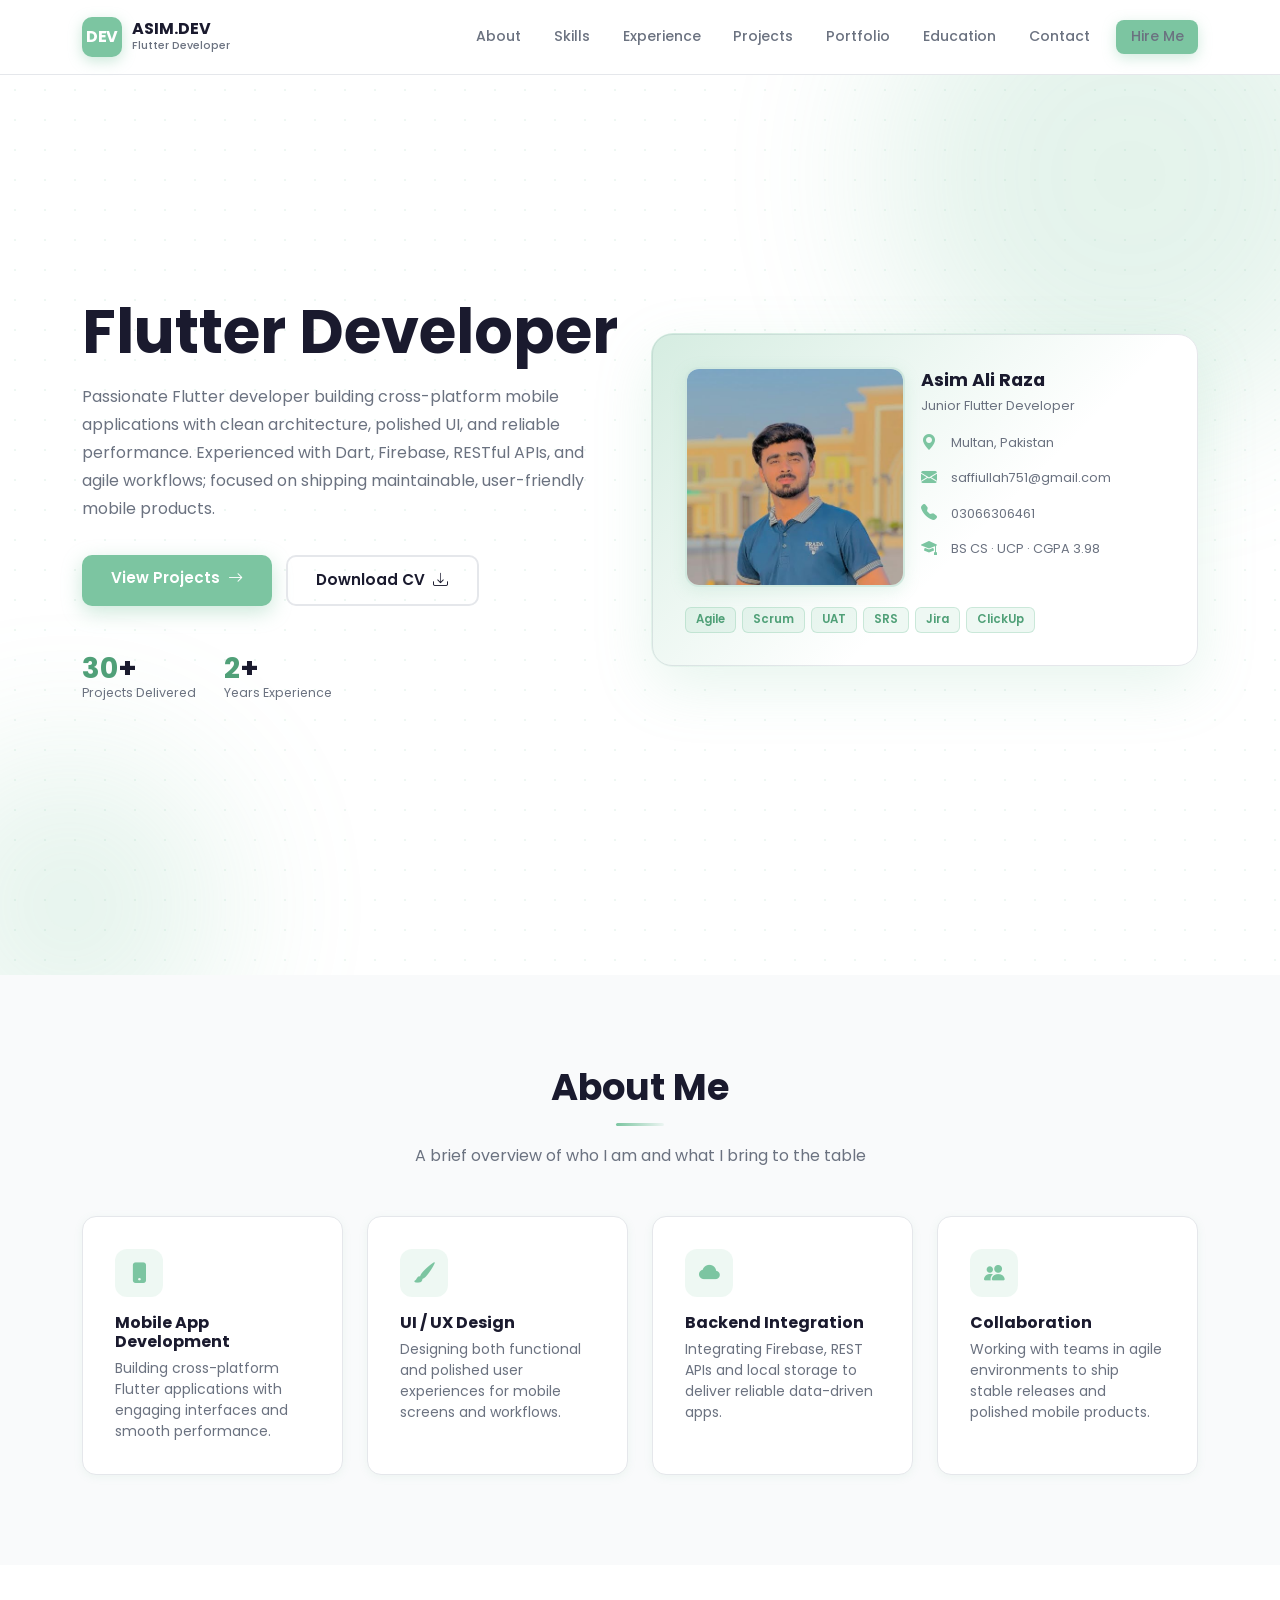
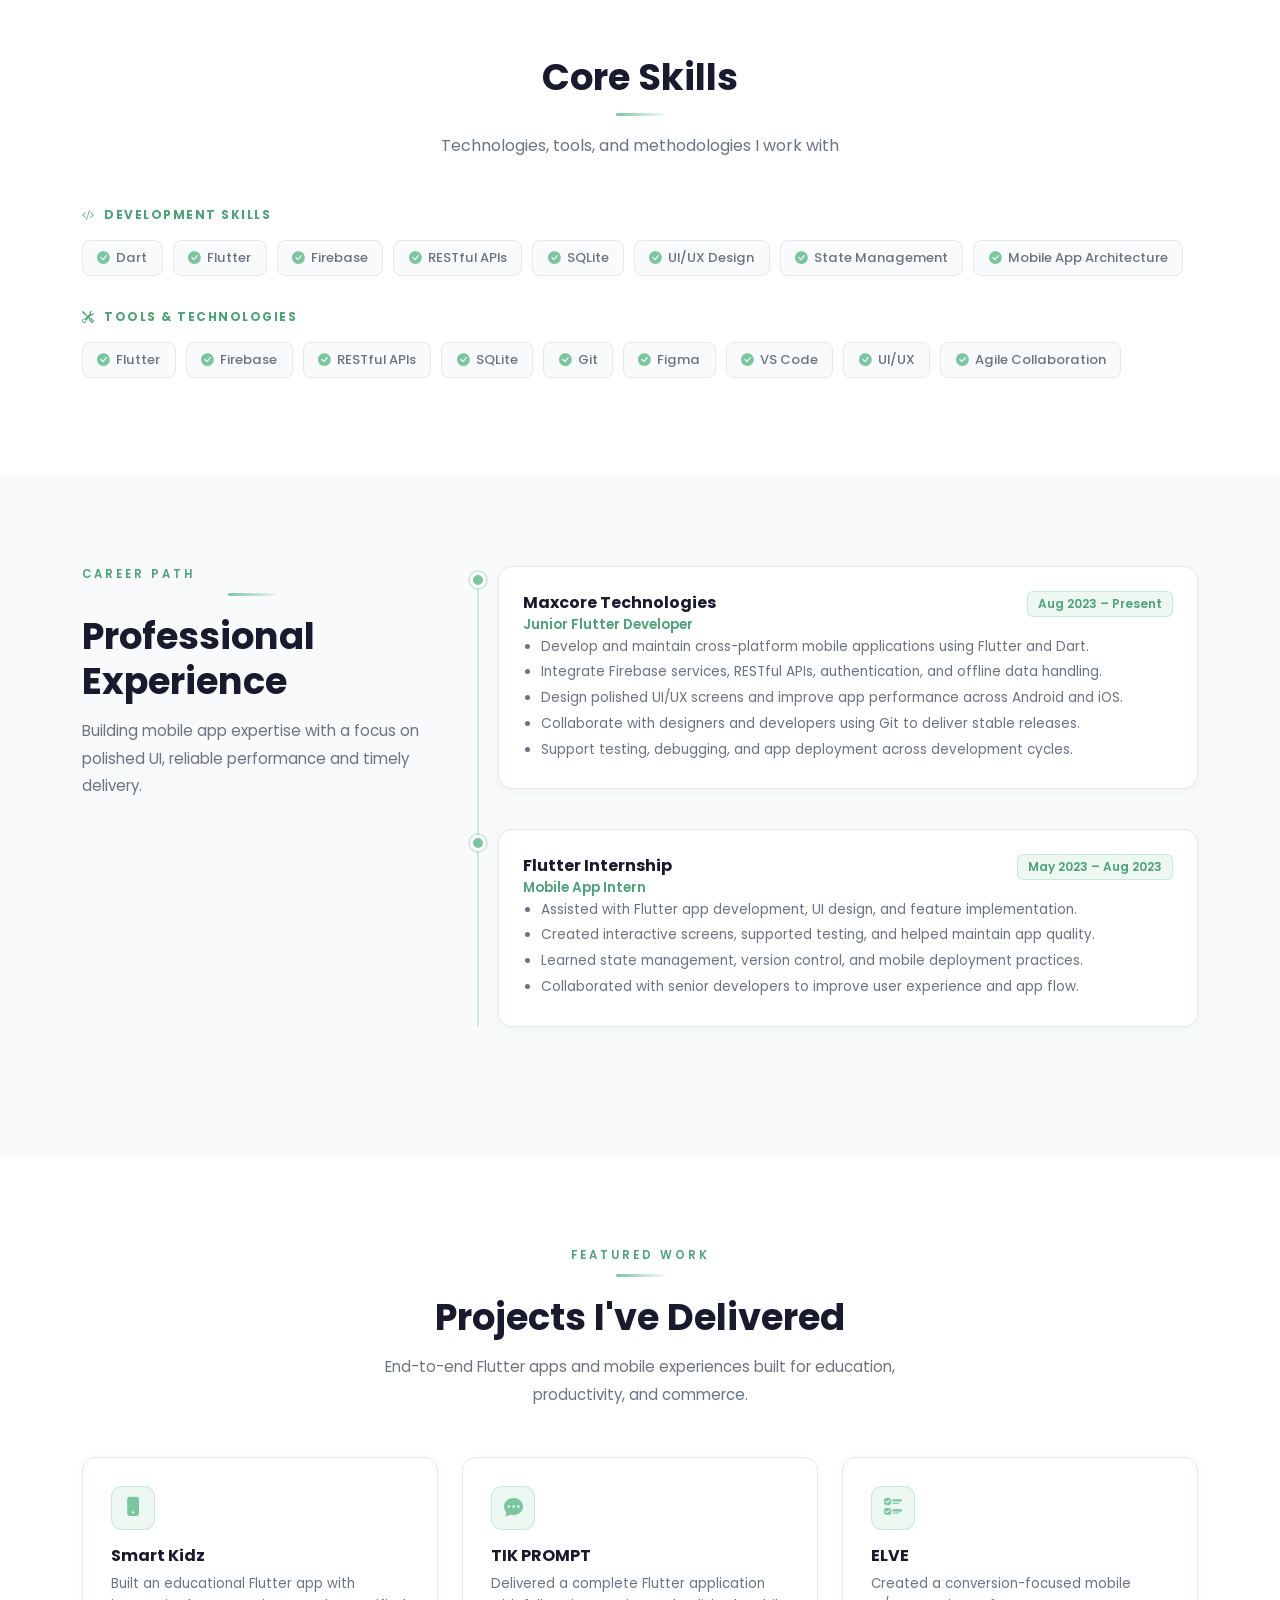
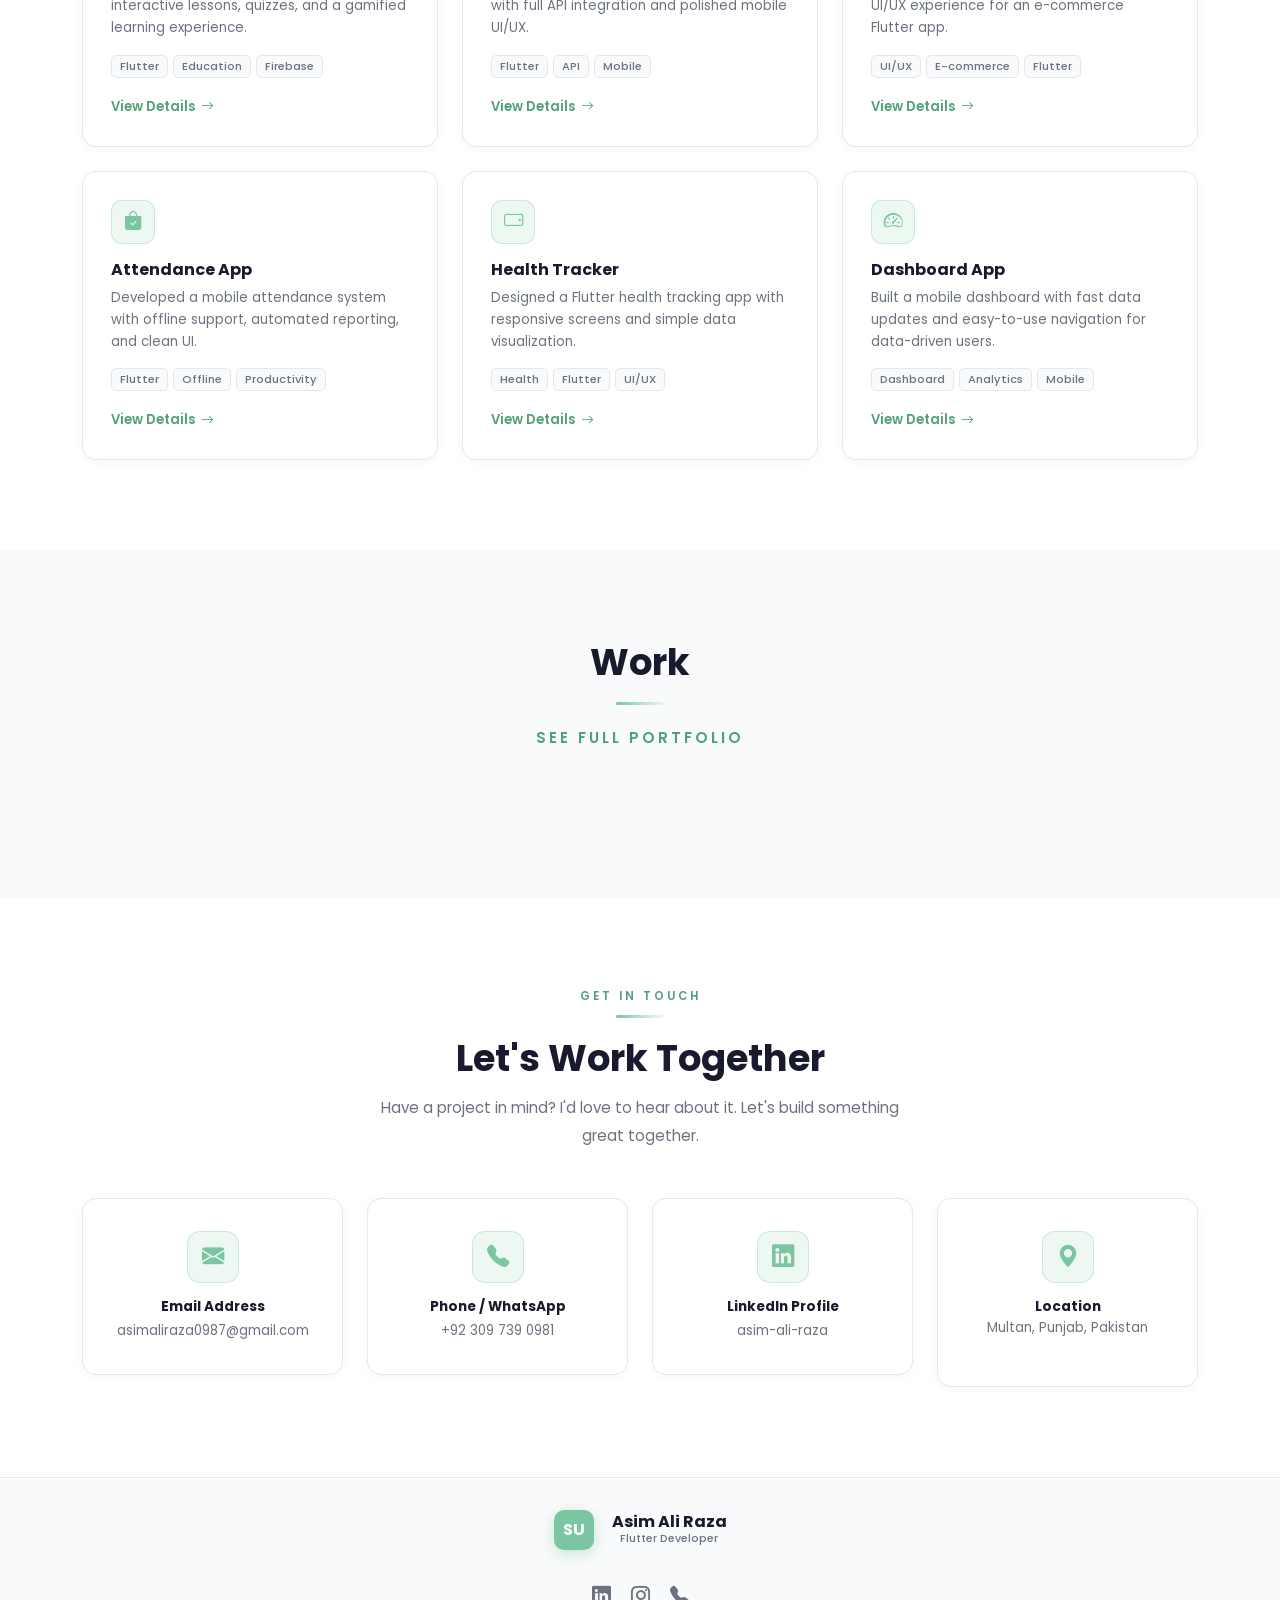
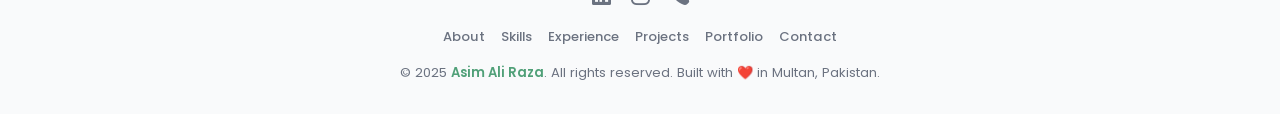
==== commit f582dafd: "Add main.js and style.css for navbar functionality and styling - Implemented scroll shadow effect fo" ====
--- a/index.html
+++ b/index.html
@@ -1,616 +1,515 @@
 <!DOCTYPE html>
 <html lang="en">
+
 <head>
-<meta charset="UTF-8">
-<meta name="viewport" content="width=device-width, initial-scale=1.0">
-<title>Asim Ali Raza — Flutter Developer</title>
-<link href="https://fonts.googleapis.com/css2?family=Syne:wght@400;500;600;700;800&family=DM+Sans:ital,opsz,wght@0,9..40,300;0,9..40,400;0,9..40,500;0,9..40,600;1,9..40,400&display=swap" rel="stylesheet">
-<style>
-:root{
-  --bg:#0A0A0F;
-  --bg2:#111118;
-  --bg3:#16161F;
-  --card:#1A1A26;
-  --card2:#1E1E2E;
-  --brd:rgba(255,255,255,0.08);
-  --brd2:rgba(255,255,255,0.13);
-  --tx:#F1F0FF;
-  --mt:rgba(241,240,255,0.55);
-  --lt:rgba(241,240,255,0.3);
-  --hi:#7C6EF8;
-  --hi2:#A99BFF;
-  --ac:#E879F9;
-  --ac2:#F0ABFC;
-  --gr:#34D399;
-  --am:#FBBF24;
-  --rs:#F87171;
-}
-*{margin:0;padding:0;box-sizing:border-box;}
-html{scroll-behavior:smooth;}
-body{font-family:'DM Sans',sans-serif;background:var(--bg);color:var(--tx);overflow-x:hidden;font-size:15px;line-height:1.6;}
-
-/* NAV */
-nav{position:fixed;top:0;left:0;right:0;z-index:200;height:66px;padding:0 72px;display:flex;align-items:center;justify-content:space-between;background:rgba(10,10,15,0.85);backdrop-filter:blur(24px);border-bottom:1px solid var(--brd);}
-.nlogo{font-family:'Syne',sans-serif;font-weight:800;font-size:18px;color:var(--tx);letter-spacing:-.4px;}
-.nlogo em{font-style:normal;background:linear-gradient(135deg,var(--hi),var(--ac));-webkit-background-clip:text;-webkit-text-fill-color:transparent;background-clip:text;}
-.nlinks{display:flex;gap:4px;list-style:none;align-items:center;}
-.nlinks a{color:var(--mt);text-decoration:none;font-size:14px;font-weight:500;padding:7px 16px;border-radius:9px;transition:all .18s;}
-.nlinks a:hover{color:var(--tx);background:rgba(255,255,255,0.06);}
-.nhire{background:linear-gradient(135deg,var(--hi),var(--ac)) !important;color:#fff !important;padding:8px 22px !important;border-radius:9px;font-weight:600 !important;font-size:13.5px !important;-webkit-text-fill-color:#fff !important;}
-.nhire:hover{opacity:.88 !important;transform:translateY(-1px);}
-
-/* HERO */
-.hero{min-height:100vh;display:flex;align-items:center;padding:110px 72px 80px;position:relative;overflow:hidden;}
-
-/* bg noise grid */
-.hero-grid{position:absolute;inset:0;background-image:linear-gradient(rgba(124,110,248,0.06) 1px,transparent 1px),linear-gradient(90deg,rgba(124,110,248,0.06) 1px,transparent 1px);background-size:52px 52px;pointer-events:none;}
-.hero-glow{position:absolute;top:-180px;right:-120px;width:700px;height:700px;background:radial-gradient(ellipse,rgba(124,110,248,0.18) 0%,transparent 70%);pointer-events:none;}
-.hero-glow2{position:absolute;bottom:-200px;left:-100px;width:600px;height:600px;background:radial-gradient(ellipse,rgba(232,121,249,0.1) 0%,transparent 70%);pointer-events:none;}
-
-.hcontent{max-width:660px;position:relative;z-index:2;}
-.hbadge{display:inline-flex;align-items:center;gap:8px;border:1px solid rgba(124,110,248,0.35);background:rgba(124,110,248,0.1);padding:6px 16px;border-radius:100px;font-size:11.5px;font-weight:600;color:var(--hi2);letter-spacing:.8px;text-transform:uppercase;margin-bottom:30px;animation:fadeUp .5s ease both;}
-.pulse{width:8px;height:8px;background:var(--gr);border-radius:50%;animation:pulse 2s ease-in-out infinite;}
-@keyframes pulse{0%,100%{box-shadow:0 0 0 0 rgba(52,211,153,.5)}50%{box-shadow:0 0 0 6px rgba(52,211,153,0)}}
-
-h1{font-family:'Syne',sans-serif;font-size:clamp(54px,6.5vw,88px);font-weight:800;line-height:.95;letter-spacing:-3px;margin-bottom:28px;animation:fadeUp .5s .1s ease both;color:var(--tx);}
-.hgrad{background:linear-gradient(135deg,var(--hi2) 0%,var(--ac2) 60%,#F9A8D4 100%);-webkit-background-clip:text;-webkit-text-fill-color:transparent;background-clip:text;}
-
-.hdesc{font-size:17px;line-height:1.8;color:var(--mt);max-width:500px;margin-bottom:44px;animation:fadeUp .5s .2s ease both;}
-.hdesc strong{color:var(--tx);font-weight:600;}
-
-.hbtns{display:flex;gap:12px;flex-wrap:wrap;animation:fadeUp .5s .3s ease both;}
-.bp{background:linear-gradient(135deg,var(--hi),var(--ac));color:#fff;padding:14px 30px;border-radius:11px;font-size:14px;font-weight:600;text-decoration:none;display:inline-flex;align-items:center;gap:9px;transition:all .22s;box-shadow:0 4px 24px rgba(124,110,248,.35);}
-.bp:hover{transform:translateY(-2px);box-shadow:0 8px 36px rgba(124,110,248,.45);}
-.bp svg{width:15px;height:15px;}
-.bsec{color:var(--tx);padding:14px 30px;border-radius:11px;font-size:14px;font-weight:500;text-decoration:none;border:1px solid var(--brd2);background:rgba(255,255,255,0.04);transition:all .2s;}
-.bsec:hover{border-color:rgba(255,255,255,0.22);background:rgba(255,255,255,0.08);transform:translateY(-1px);}
-
-/* hero stats */
-.hstats{position:absolute;right:72px;top:50%;transform:translateY(-50%);display:flex;flex-direction:column;gap:14px;z-index:2;animation:fadeLeft .7s .4s ease both;}
-.hsc{background:var(--card);border:1px solid var(--brd);border-radius:18px;padding:22px 30px;text-align:center;position:relative;overflow:hidden;}
-.hsc::before{content:'';position:absolute;top:0;left:0;right:0;height:1px;background:linear-gradient(90deg,transparent,rgba(124,110,248,0.5),transparent);}
-.hsn{font-family:'Syne',sans-serif;font-size:38px;font-weight:800;line-height:1;background:linear-gradient(135deg,var(--hi2),var(--ac2));-webkit-background-clip:text;-webkit-text-fill-color:transparent;background-clip:text;}
-.hsl{font-size:11px;color:var(--lt);margin-top:5px;font-weight:600;letter-spacing:1px;text-transform:uppercase;}
-
-/* SCROLL TICKER */
-.mq{padding:14px 0;background:var(--bg2);border-top:1px solid var(--brd);border-bottom:1px solid var(--brd);overflow:hidden;}
-.mqi{display:flex;gap:40px;animation:mq 28s linear infinite;white-space:nowrap;}
-.mit{display:inline-flex;align-items:center;gap:8px;font-size:12px;font-weight:600;color:var(--lt);flex-shrink:0;letter-spacing:.3px;}
-.mdot{width:4px;height:4px;border-radius:50%;background:var(--hi);flex-shrink:0;}
-@keyframes mq{from{transform:translateX(0)}to{transform:translateX(-50%)}}
-
-/* SECTIONS */
-section{padding:100px 72px;position:relative;}
-.stag{display:inline-flex;align-items:center;gap:8px;font-size:11px;font-weight:700;letter-spacing:2.5px;text-transform:uppercase;color:var(--hi2);margin-bottom:14px;}
-.stag-line{width:28px;height:1.5px;background:var(--hi);}
-.sh{font-family:'Syne',sans-serif;font-size:clamp(32px,4vw,50px);font-weight:800;letter-spacing:-1.8px;line-height:1.04;margin-bottom:12px;color:var(--tx);}
-.sp{color:var(--mt);font-size:15.5px;max-width:440px;line-height:1.78;margin-bottom:56px;}
-
-/* ABOUT */
-.agsec{background:var(--bg2);border-top:1px solid var(--brd);border-bottom:1px solid var(--brd);}
-.ag{display:grid;grid-template-columns:1.1fr .9fr;gap:60px;align-items:start;}
-.at p{color:var(--mt);font-size:15.5px;line-height:1.88;margin-bottom:20px;}
-.at p strong{color:var(--tx);font-weight:600;}
-.achips{display:flex;flex-wrap:wrap;gap:8px;margin-top:26px;}
-.achip{font-size:12px;font-weight:600;padding:6px 15px;border-radius:100px;border:1px solid var(--brd2);background:rgba(255,255,255,0.04);color:var(--mt);}
-
-.acard{background:var(--card);border:1px solid var(--brd);border-radius:18px;overflow:hidden;position:relative;}
-.acard::before{content:'';position:absolute;top:0;left:0;right:0;height:1px;background:linear-gradient(90deg,transparent,rgba(124,110,248,0.4),transparent);}
-.aci{display:flex;align-items:center;gap:14px;padding:17px 22px;border-bottom:1px solid var(--brd);transition:background .15s;}
-.aci:last-child{border-bottom:none;}
-.aci:hover{background:rgba(255,255,255,0.03);}
-.aci-ic{width:38px;height:38px;border-radius:10px;background:rgba(124,110,248,0.12);border:1px solid rgba(124,110,248,0.25);display:flex;align-items:center;justify-content:center;flex-shrink:0;}
-.aci-ic svg{width:16px;height:16px;color:var(--hi2);}
-.aci-lb{font-size:10.5px;color:var(--lt);font-weight:600;letter-spacing:.8px;text-transform:uppercase;margin-bottom:2px;}
-.aci-vl{font-size:13.5px;font-weight:500;color:var(--tx);}
-
-/* =========== APPS SECTION =========== */
-.appsbg{background:var(--bg);}
-.apgrid{display:grid;grid-template-columns:repeat(auto-fit,minmax(320px,1fr));gap:22px;}
-
-.apcard{background:var(--card);border:1px solid var(--brd);border-radius:22px;padding:32px;position:relative;overflow:hidden;transition:all .3s cubic-bezier(.4,0,.2,1);}
-.apcard:hover{transform:translateY(-8px);border-color:rgba(255,255,255,0.18);box-shadow:0 24px 64px rgba(0,0,0,.5);}
-.apcard-top-line{position:absolute;top:0;left:0;right:0;height:2px;}
-
-/* phone mockup SVG inside card */
-.ap-mockup{position:absolute;right:-10px;top:18px;width:120px;opacity:.18;pointer-events:none;transition:opacity .3s;}
-.apcard:hover .ap-mockup{opacity:.28;}
-
-.ap-head{display:flex;align-items:center;gap:13px;margin-bottom:14px;position:relative;z-index:2;}
-.ap-ic{width:48px;height:48px;border-radius:14px;display:flex;align-items:center;justify-content:center;flex-shrink:0;border:1px solid;}
-.ap-ic svg{width:22px;height:22px;}
-.ap-role{font-size:10.5px;font-weight:700;letter-spacing:1.4px;text-transform:uppercase;margin-bottom:3px;}
-.ap-title{font-family:'Syne',sans-serif;font-size:20px;font-weight:800;letter-spacing:-.4px;color:var(--tx);}
-.ap-desc{color:var(--mt);font-size:13.5px;line-height:1.74;margin-bottom:20px;max-width:78%;position:relative;z-index:2;}
-.ap-tags{display:flex;flex-wrap:wrap;gap:7px;margin-bottom:24px;position:relative;z-index:2;}
-.atag{font-size:11px;font-weight:600;padding:4px 12px;border-radius:100px;letter-spacing:.2px;}
-.ap-foot{display:flex;align-items:center;justify-content:space-between;padding-top:20px;border-top:1px solid var(--brd);position:relative;z-index:2;}
-.ap-plat{display:flex;align-items:center;gap:7px;font-size:12px;color:var(--lt);font-weight:500;}
-.ap-plat svg{width:13px;height:13px;}
-.ap-cta{display:inline-flex;align-items:center;gap:7px;font-size:12.5px;font-weight:600;padding:8px 18px;border-radius:9px;text-decoration:none;transition:all .2s;cursor:pointer;}
-.ap-cta svg{width:13px;height:13px;}
-
-/* SKILLS */
-.skillsbg{background:var(--bg2);border-top:1px solid var(--brd);border-bottom:1px solid var(--brd);}
-.skgrid{display:grid;grid-template-columns:repeat(auto-fit,minmax(250px,1fr));gap:16px;}
-.skcard{background:var(--card);border:1px solid var(--brd);border-radius:16px;padding:26px;transition:all .2s;position:relative;overflow:hidden;}
-.skcard:hover{border-color:rgba(124,110,248,0.35);transform:translateY(-3px);}
-.skcard::after{content:'';position:absolute;bottom:0;left:0;right:0;height:1px;background:linear-gradient(90deg,transparent,rgba(124,110,248,0.3),transparent);opacity:0;transition:opacity .3s;}
-.skcard:hover::after{opacity:1;}
-.sk-ic{width:42px;height:42px;border-radius:12px;background:rgba(124,110,248,0.12);border:1px solid rgba(124,110,248,0.22);display:flex;align-items:center;justify-content:center;margin-bottom:16px;}
-.sk-ic svg{width:20px;height:20px;color:var(--hi2);}
-.skn{font-family:'Syne',sans-serif;font-size:15px;font-weight:700;margin-bottom:6px;color:var(--tx);}
-.skd{font-size:12.5px;color:var(--lt);line-height:1.62;}
-.skbw{margin-top:16px;background:rgba(255,255,255,0.07);border-radius:100px;height:3px;overflow:hidden;}
-.skb{height:100%;border-radius:100px;background:linear-gradient(90deg,var(--hi),var(--ac));transition:width 1.6s cubic-bezier(.4,0,.2,1);}
-
-/* CTA / CONTACT */
-#contact{padding:80px 72px;}
-.cbox{background:var(--card);border:1px solid var(--brd);border-radius:28px;padding:80px 72px;text-align:center;position:relative;overflow:hidden;}
-.cbox-glow{position:absolute;top:50%;left:50%;transform:translate(-50%,-50%);width:600px;height:400px;background:radial-gradient(ellipse,rgba(124,110,248,0.15) 0%,transparent 70%);pointer-events:none;}
-.cbox-top{position:absolute;top:0;left:0;right:0;height:2px;background:linear-gradient(90deg,transparent,var(--hi),var(--ac),transparent);}
-.cbox-grid{position:absolute;inset:0;background-image:linear-gradient(rgba(124,110,248,0.04) 1px,transparent 1px),linear-gradient(90deg,rgba(124,110,248,0.04) 1px,transparent 1px);background-size:44px 44px;pointer-events:none;}
-.cbox .sh{font-size:clamp(36px,5vw,62px);margin-bottom:16px;}
-.cbox .sp{margin:0 auto 0;max-width:380px;text-align:center;}
-
-/* big CTA email */
-.cta-email{display:inline-flex;align-items:center;gap:10px;margin-top:48px;padding:18px 38px;border-radius:14px;font-size:15px;font-weight:700;text-decoration:none;background:linear-gradient(135deg,var(--hi),var(--ac));color:#fff;box-shadow:0 6px 32px rgba(124,110,248,.45);transition:all .25s;position:relative;z-index:2;}
-.cta-email:hover{transform:translateY(-3px);box-shadow:0 12px 48px rgba(124,110,248,.55);}
-.cta-email svg{width:18px;height:18px;}
-
-.clinks{display:flex;gap:10px;justify-content:center;flex-wrap:wrap;margin-top:20px;position:relative;z-index:2;}
-.cbtn{display:inline-flex;align-items:center;gap:8px;padding:11px 20px;border-radius:10px;font-size:13px;font-weight:600;text-decoration:none;transition:all .2s;border:1px solid var(--brd2);color:var(--mt);background:rgba(255,255,255,0.04);}
-.cbtn svg{width:15px;height:15px;flex-shrink:0;}
-.cbtn:hover{background:rgba(255,255,255,0.09);border-color:rgba(255,255,255,0.2);color:var(--tx);transform:translateY(-1px);}
-
-/* FOOTER */
-footer{padding:24px 72px;border-top:1px solid var(--brd);display:flex;align-items:center;justify-content:space-between;}
-footer p{color:var(--lt);font-size:13px;}
-.flogo{font-family:'Syne',sans-serif;font-weight:800;font-size:16px;color:var(--tx);}
-.flogo em{font-style:normal;background:linear-gradient(135deg,var(--hi2),var(--ac2));-webkit-background-clip:text;-webkit-text-fill-color:transparent;background-clip:text;}
-
-/* ANIMS */
-@keyframes fadeUp{from{opacity:0;transform:translateY(28px)}to{opacity:1;transform:translateY(0)}}
-@keyframes fadeLeft{from{opacity:0;transform:translate(36px,-50%)}to{opacity:1;transform:translate(0,-50%)}}
-.rv{opacity:0;transform:translateY(36px);transition:opacity .7s ease,transform .7s ease;}
-.rv.on{opacity:1;transform:translateY(0);}
-.rv2{opacity:0;transform:translateY(36px);transition:opacity .7s .1s ease,transform .7s .1s ease;}
-.rv2.on{opacity:1;transform:translateY(0);}
-.rv3{opacity:0;transform:translateY(36px);transition:opacity .7s .2s ease,transform .7s .2s ease;}
-.rv3.on{opacity:1;transform:translateY(0);}
-
-@media(max-width:1024px){
-  nav,section,#contact,footer{padding-left:22px;padding-right:22px;}
-  .nlinks{display:none;}
-  .hstats{display:none;}
-  .ag{grid-template-columns:1fr;}
-  .cbox{padding:44px 24px;}
-}
-</style>
+  <meta charset="UTF-8" />
+  <meta name="viewport" content="width=device-width, initial-scale=1.0" />
+  <title>Asim Ali Raza – Flutter Developer</title>
+  <link
+    href="https://fonts.googleapis.com/css2?family=Poppins:ital,wght@0,400;0,500;0,600;0,700;1,400;1,500;1,600;1,700&display=swap"
+    rel="stylesheet" />
+  <link href="https://cdn.jsdelivr.net/npm/bootstrap@5.3.3/dist/css/bootstrap.min.css" rel="stylesheet" />
+  <link href="https://cdn.jsdelivr.net/npm/bootstrap-icons@1.11.3/font/bootstrap-icons.min.css" rel="stylesheet" />
+  <link rel="stylesheet" href="assets/style.css">
 </head>
+
 <body>
 
-<!-- NAV -->
-<nav>
-  <div class="nlogo">Asim<em>.</em>dev</div>
-  <ul class="nlinks">
-    <li><a href="#about">About</a></li>
-    <li><a href="#apps">Apps</a></li>
-    <li><a href="#skills">Skills</a></li>
-    <li><a href="#contact">Contact</a></li>
-    <li><a href="mailto:asimaliraza0987@gmail.com" class="nhire">Hire Me</a></li>
-  </ul>
-</nav>
-
-<!-- HERO -->
-<section class="hero" id="home">
-  <div class="hero-grid"></div>
-  <div class="hero-glow"></div>
-  <div class="hero-glow2"></div>
-  <div class="hcontent">
-    <div class="hbadge">
-      <div class="pulse"></div>
-      Available for Projects
-    </div>
-    <h1>
-      Crafting apps<br>
-      <span class="hgrad">people love.</span>
-    </h1>
-    <p class="hdesc">I'm <strong>Asim Ali Raza</strong> — Flutter developer at <strong>Maxcore Technologies</strong> with <strong>3+ years</strong> building polished, high-performance Android & iOS apps.</p>
-    <div class="hbtns">
-      <a href="#apps" class="bp">
-        <svg viewBox="0 0 24 24" fill="none" stroke="currentColor" stroke-width="2"><rect x="5" y="2" width="14" height="20" rx="2"/><path d="M12 18h.01"/></svg>
-        See My Work
+  <!-- ═══════════════════════ NAVBAR ═══════════════════════ -->
+  <nav class="navbar navbar-expand-lg" id="mainNav">
+    <div class="container">
+      <a class="navbar-brand" href="index.html">
+        <div class="logo-mark">DEV</div>
+        <div class="logo-text d-flex flex-column">
+          <span class="logo-name">ASIM.DEV</span>
+          <span class="logo-role">Flutter Developer</span>
+        </div>
       </a>
-      <a href="#contact" class="bsec">Let's Talk →</a>
-    </div>
-  </div>
-  <div class="hstats">
-    <div class="hsc rv"><div class="hsn">3+</div><div class="hsl">Years Exp.</div></div>
-    <div class="hsc rv2"><div class="hsn">3+</div><div class="hsl">Apps Built</div></div>
-    <div class="hsc rv3"><div class="hsn">2</div><div class="hsl">Platforms</div></div>
-  </div>
-</section>
-
-<!-- TICKER -->
-<div class="mq">
-  <div class="mqi">
-    <span class="mit"><span class="mdot"></span>Flutter</span>
-    <span class="mit"><span class="mdot"></span>Dart</span>
-    <span class="mit"><span class="mdot"></span>Provider</span>
-    <span class="mit"><span class="mdot"></span>Firebase & FCM</span>
-    <span class="mit"><span class="mdot"></span>REST APIs</span>
-    <span class="mit"><span class="mdot"></span>GetX</span>
-    <span class="mit"><span class="mdot"></span>Supabase</span>
-    <span class="mit"><span class="mdot"></span>AI Integration</span>
-    <span class="mit"><span class="mdot"></span>Android & iOS</span>
-    <span class="mit"><span class="mdot"></span>Git & GitHub</span>
-    <span class="mit"><span class="mdot"></span>Figma to Flutter</span>
-    <span class="mit"><span class="mdot"></span>Clean Architecture</span>
-    <!-- dup -->
-    <span class="mit"><span class="mdot"></span>Flutter</span>
-    <span class="mit"><span class="mdot"></span>Dart</span>
-    <span class="mit"><span class="mdot"></span>Provider</span>
-    <span class="mit"><span class="mdot"></span>Firebase & FCM</span>
-    <span class="mit"><span class="mdot"></span>REST APIs</span>
-    <span class="mit"><span class="mdot"></span>GetX</span>
-    <span class="mit"><span class="mdot"></span>Supabase</span>
-    <span class="mit"><span class="mdot"></span>AI Integration</span>
-    <span class="mit"><span class="mdot"></span>Android & iOS</span>
-    <span class="mit"><span class="mdot"></span>Git & GitHub</span>
-    <span class="mit"><span class="mdot"></span>Figma to Flutter</span>
-    <span class="mit"><span class="mdot"></span>Clean Architecture</span>
-  </div>
-</div>
-
-<!-- ABOUT -->
-<section id="about" class="agsec">
-  <div class="rv"><div class="stag"><span class="stag-line"></span>About Me</div><h2 class="sh">Who I Am</h2></div>
-  <div class="ag">
-    <div class="at rv">
-      <p>I'm <strong>Asim Ali Raza</strong>, a Flutter developer with <strong>3+ years of experience</strong> building production-ready apps for Android and iOS. I currently work at <strong>Maxcore Technologies</strong> where I lead mobile development on complex, real-world products.</p>
-      <p>I specialize in clean architecture, seamless API integrations, and polished UI — from AI-powered tools to real-time platforms. I care about every detail: performance, UX, and code quality.</p>
-      <div class="achips">
-        <span class="achip">Clean Architecture</span>
-        <span class="achip">API Integration</span>
-        <span class="achip">State Management</span>
-        <span class="achip">UI/UX Polish</span>
-        <span class="achip">Real-time Apps</span>
-        <span class="achip">Performance</span>
-      </div>
-    </div>
-    <div class="acard rv">
-      <div class="aci">
-        <div class="aci-ic"><svg viewBox="0 0 24 24" fill="none" stroke="currentColor" stroke-width="1.8"><path d="M3 9l9-7 9 7v11a2 2 0 0 1-2 2H5a2 2 0 0 1-2-2z"/><polyline points="9 22 9 12 15 12 15 22"/></svg></div>
-        <div><div class="aci-lb">Company</div><div class="aci-vl">Maxcore Technologies</div></div>
-      </div>
-      <div class="aci">
-        <div class="aci-ic"><svg viewBox="0 0 24 24" fill="none" stroke="currentColor" stroke-width="1.8"><path d="M21 10c0 7-9 13-9 13s-9-6-9-13a9 9 0 0 1 18 0z"/><circle cx="12" cy="10" r="3"/></svg></div>
-        <div><div class="aci-lb">Location</div><div class="aci-vl">Pakistan 🇵🇰</div></div>
-      </div>
-      <div class="aci">
-        <div class="aci-ic"><svg viewBox="0 0 24 24" fill="none" stroke="currentColor" stroke-width="1.8"><circle cx="12" cy="12" r="10"/><polyline points="12 6 12 12 16 14"/></svg></div>
-        <div><div class="aci-lb">Experience</div><div class="aci-vl">3+ Years Flutter</div></div>
-      </div>
-      <div class="aci">
-        <div class="aci-ic"><svg viewBox="0 0 24 24" fill="none" stroke="currentColor" stroke-width="1.8"><rect x="5" y="2" width="14" height="20" rx="2"/><path d="M12 18h.01"/></svg></div>
-        <div><div class="aci-lb">Platforms</div><div class="aci-vl">Android & iOS</div></div>
-      </div>
-      <div class="aci">
-        <div class="aci-ic"><svg viewBox="0 0 24 24" fill="none" stroke="currentColor" stroke-width="1.8"><path d="M4 4h16c1.1 0 2 .9 2 2v12c0 1.1-.9 2-2 2H4c-1.1 0-2-.9-2-2V6c0-1.1.9-2 2-2z"/><polyline points="22,6 12,13 2,6"/></svg></div>
-        <div><div class="aci-lb">Email</div><div class="aci-vl">asimaliraza0987@gmail.com</div></div>
-      </div>
-    </div>
-  </div>
-</section>
-
-<!-- APPS -->
-<section id="apps" class="appsbg">
-  <div class="rv"><div class="stag"><span class="stag-line"></span>My Work</div><h2 class="sh">Apps I've Built</h2><p class="sp">Production-ready Flutter applications — clean code, solid architecture, polished UX.</p></div>
-  <div class="apgrid">
-
-    <!-- TalentAngo -->
-    <div class="apcard rv">
-      <div class="apcard-top-line" style="background:linear-gradient(90deg,#2563EB,#7C3AED);"></div>
-      <!-- phone mockup SVG -->
-      <svg class="ap-mockup" viewBox="0 0 120 220" fill="none" xmlns="http://www.w3.org/2000/svg">
-        <rect x="8" y="2" width="104" height="216" rx="18" fill="#1E2A4A" stroke="#3B5BDB" stroke-width="1.5"/>
-        <rect x="16" y="14" width="88" height="192" rx="12" fill="#0F1A33"/>
-        <!-- screen content: video feed cards -->
-        <rect x="22" y="22" width="76" height="48" rx="6" fill="#1A2847"/>
-        <rect x="22" y="22" width="76" height="48" rx="6" fill="url(#g1)"/>
-        <rect x="28" y="52" width="40" height="5" rx="2" fill="rgba(255,255,255,0.3)"/>
-        <rect x="28" y="44" width="25" height="4" rx="2" fill="rgba(255,255,255,0.2)"/>
-        <!-- avatar circle -->
-        <circle cx="32" cy="30" r="6" fill="#3B5BDB"/>
-        <rect x="41" y="27" width="30" height="3" rx="1.5" fill="rgba(255,255,255,0.5)"/>
-        <rect x="41" y="33" width="20" height="2.5" rx="1.25" fill="rgba(255,255,255,0.25)"/>
-        <!-- play btn -->
-        <circle cx="86" cy="38" r="8" fill="rgba(59,91,219,0.4)"/>
-        <polygon points="83,35 91,38 83,41" fill="white"/>
-
-        <rect x="22" y="76" width="76" height="48" rx="6" fill="#1A2847"/>
-        <circle cx="32" cy="84" r="6" fill="#7C3AED"/>
-        <rect x="41" y="81" width="28" height="3" rx="1.5" fill="rgba(255,255,255,0.5)"/>
-        <rect x="41" y="87" width="18" height="2.5" rx="1.25" fill="rgba(255,255,255,0.25)"/>
-        <circle cx="86" cy="92" r="8" fill="rgba(124,58,237,0.4)"/>
-        <polygon points="83,89 91,92 83,95" fill="white"/>
-        <rect x="28" y="108" width="40" height="5" rx="2" fill="rgba(255,255,255,0.3)"/>
-        <rect x="28" y="100" width="25" height="4" rx="2" fill="rgba(255,255,255,0.2)"/>
-
-        <!-- bottom nav -->
-        <rect x="16" y="180" width="88" height="26" rx="0" fill="#0A1120"/>
-        <rect x="16" y="180" width="88" height="1" fill="rgba(255,255,255,0.08)"/>
-        <circle cx="36" cy="193" r="5" fill="#3B5BDB"/>
-        <rect x="56" y="189" width="10" height="10" rx="2" fill="rgba(255,255,255,0.15)"/>
-        <circle cx="84" cy="193" r="5" fill="rgba(255,255,255,0.15)"/>
-        <defs>
-          <linearGradient id="g1" x1="22" y1="22" x2="98" y2="70" gradientUnits="userSpaceOnUse">
-            <stop stop-color="#1E3A6E" stop-opacity="0.7"/>
-            <stop offset="1" stop-color="#2563EB" stop-opacity="0.1"/>
-          </linearGradient>
-        </defs>
-      </svg>
-
-      <div class="ap-head">
-        <div class="ap-ic" style="background:rgba(37,99,235,0.15);border-color:rgba(37,99,235,0.3);">
-          <svg viewBox="0 0 24 24" fill="none" stroke="#3B82F6" stroke-width="1.8"><path d="M17 21v-2a4 4 0 0 0-4-4H5a4 4 0 0 0-4 4v2"/><circle cx="9" cy="7" r="4"/><path d="M23 21v-2a4 4 0 0 0-3-3.87M16 3.13a4 4 0 0 1 0 7.75"/></svg>
-        </div>
-        <div>
-          <div class="ap-role" style="color:#3B82F6;">Recruitment Platform</div>
-          <div class="ap-title">TalentAngo</div>
-        </div>
-      </div>
-      <div class="ap-desc">Full-featured recruitment app with a TikTok-style video feed, real-time chat, membership plans, FCM push notifications, multipart video upload, and watch-time analytics.</div>
-      <div class="ap-tags">
-        <span class="atag" style="background:rgba(37,99,235,0.15);border:1px solid rgba(37,99,235,0.3);color:#93C5FD;">Flutter</span>
-        <span class="atag" style="background:rgba(37,99,235,0.15);border:1px solid rgba(37,99,235,0.3);color:#93C5FD;">Provider</span>
-        <span class="atag" style="background:rgba(37,99,235,0.15);border:1px solid rgba(37,99,235,0.3);color:#93C5FD;">Laravel API</span>
-        <span class="atag" style="background:rgba(37,99,235,0.15);border:1px solid rgba(37,99,235,0.3);color:#93C5FD;">FCM</span>
-      </div>
-      <div class="ap-foot">
-        <div class="ap-plat"><svg viewBox="0 0 24 24" fill="none" stroke="currentColor" stroke-width="2"><rect x="5" y="2" width="14" height="20" rx="2"/></svg>Android & iOS</div>
-        <a href="#" class="ap-cta" style="background:rgba(37,99,235,0.15);border:1px solid rgba(37,99,235,0.3);color:#93C5FD;">
-          View App <svg viewBox="0 0 24 24" fill="none" stroke="currentColor" stroke-width="2"><path d="M7 17L17 7M7 7h10v10"/></svg>
-        </a>
-      </div>
-    </div>
-
-    <!-- TikPrompt -->
-    <div class="apcard rv2">
-      <div class="apcard-top-line" style="background:linear-gradient(90deg,#7C3AED,#E879F9);"></div>
-      <!-- AI tool phone mockup -->
-      <svg class="ap-mockup" viewBox="0 0 120 220" fill="none" xmlns="http://www.w3.org/2000/svg">
-        <rect x="8" y="2" width="104" height="216" rx="18" fill="#1E1028" stroke="#7C3AED" stroke-width="1.5"/>
-        <rect x="16" y="14" width="88" height="192" rx="12" fill="#130820"/>
-        <!-- sparkle icon top -->
-        <circle cx="60" cy="38" r="14" fill="rgba(124,58,237,0.25)" stroke="rgba(124,58,237,0.5)" stroke-width="1"/>
-        <text x="60" y="44" font-size="14" text-anchor="middle" fill="#C4B5FD">✦</text>
-        <!-- prompt input box -->
-        <rect x="22" y="62" width="76" height="28" rx="7" fill="rgba(124,58,237,0.12)" stroke="rgba(124,58,237,0.3)" stroke-width="1"/>
-        <rect x="28" y="71" width="50" height="3" rx="1.5" fill="rgba(196,181,253,0.4)"/>
-        <rect x="28" y="78" width="35" height="3" rx="1.5" fill="rgba(196,181,253,0.25)"/>
-        <!-- generate btn -->
-        <rect x="22" y="98" width="76" height="20" rx="8" fill="url(#gp)"/>
-        <rect x="40" y="104" width="40" height="4" rx="2" fill="rgba(255,255,255,0.85)"/>
-        <!-- image preview area -->
-        <rect x="22" y="126" width="76" height="60" rx="8" fill="rgba(232,121,249,0.08)" stroke="rgba(232,121,249,0.25)" stroke-width="1"/>
-        <!-- abstract art shape inside -->
-        <circle cx="45" cy="156" r="18" fill="rgba(124,58,237,0.3)"/>
-        <circle cx="72" cy="150" r="14" fill="rgba(232,121,249,0.25)"/>
-        <circle cx="60" cy="165" r="10" fill="rgba(167,139,250,0.35)"/>
-        <rect x="22" y="196" width="76" height="6" rx="3" fill="rgba(255,255,255,0.04)"/>
-        <defs>
-          <linearGradient id="gp" x1="22" y1="98" x2="98" y2="118" gradientUnits="userSpaceOnUse">
-            <stop stop-color="#7C3AED"/>
-            <stop offset="1" stop-color="#E879F9"/>
-          </linearGradient>
-        </defs>
-      </svg>
-
-      <div class="ap-head">
-        <div class="ap-ic" style="background:rgba(124,58,237,0.15);border-color:rgba(124,58,237,0.3);">
-          <svg viewBox="0 0 24 24" fill="none" stroke="#A78BFA" stroke-width="1.8"><path d="M12 2a10 10 0 1 0 10 10"/><path d="M12 8v4l3 3"/><path d="M18.5 2.5l3 3L13 14"/></svg>
-        </div>
-        <div>
-          <div class="ap-role" style="color:#A78BFA;">AI Image Tool</div>
-          <div class="ap-title">TikPrompt</div>
-        </div>
-      </div>
-      <div class="ap-desc">AI-powered image prompt generator with custom UI, AI API integration for creative prompt generation, image preview, and a smooth workflow for artists and designers.</div>
-      <div class="ap-tags">
-        <span class="atag" style="background:rgba(124,58,237,0.15);border:1px solid rgba(124,58,237,0.3);color:#C4B5FD;">Flutter</span>
-        <span class="atag" style="background:rgba(124,58,237,0.15);border:1px solid rgba(124,58,237,0.3);color:#C4B5FD;">AI API</span>
-        <span class="atag" style="background:rgba(124,58,237,0.15);border:1px solid rgba(124,58,237,0.3);color:#C4B5FD;">Custom UI</span>
-        <span class="atag" style="background:rgba(124,58,237,0.15);border:1px solid rgba(124,58,237,0.3);color:#C4B5FD;">Image Gen</span>
-      </div>
-      <div class="ap-foot">
-        <div class="ap-plat"><svg viewBox="0 0 24 24" fill="none" stroke="currentColor" stroke-width="2"><rect x="5" y="2" width="14" height="20" rx="2"/></svg>Android & iOS</div>
-        <a href="#" class="ap-cta" style="background:rgba(124,58,237,0.15);border:1px solid rgba(124,58,237,0.3);color:#C4B5FD;">
-          View App <svg viewBox="0 0 24 24" fill="none" stroke="currentColor" stroke-width="2"><path d="M7 17L17 7M7 7h10v10"/></svg>
-        </a>
-      </div>
-    </div>
-
-    <!-- CoderUK -->
-    <div class="apcard rv3">
-      <div class="apcard-top-line" style="background:linear-gradient(90deg,#059669,#34D399);"></div>
-      <!-- booking app phone mockup -->
-      <svg class="ap-mockup" viewBox="0 0 120 220" fill="none" xmlns="http://www.w3.org/2000/svg">
-        <rect x="8" y="2" width="104" height="216" rx="18" fill="#0A1F18" stroke="#059669" stroke-width="1.5"/>
-        <rect x="16" y="14" width="88" height="192" rx="12" fill="#051210"/>
-        <!-- header bar -->
-        <rect x="16" y="14" width="88" height="32" rx="0" fill="rgba(5,150,105,0.15)"/>
-        <rect x="28" y="23" width="40" height="4" rx="2" fill="rgba(52,211,153,0.7)"/>
-        <rect x="28" y="30" width="25" height="3" rx="1.5" fill="rgba(52,211,153,0.35)"/>
-        <!-- calendar grid -->
-        <rect x="22" y="52" width="76" height="56" rx="8" fill="rgba(5,150,105,0.08)" stroke="rgba(5,150,105,0.2)" stroke-width="1"/>
-        <!-- day headers -->
-        <rect x="28" y="58" width="8" height="3" rx="1.5" fill="rgba(52,211,153,0.35)"/>
-        <rect x="40" y="58" width="8" height="3" rx="1.5" fill="rgba(52,211,153,0.35)"/>
-        <rect x="52" y="58" width="8" height="3" rx="1.5" fill="rgba(52,211,153,0.35)"/>
-        <rect x="64" y="58" width="8" height="3" rx="1.5" fill="rgba(52,211,153,0.35)"/>
-        <rect x="76" y="58" width="8" height="3" rx="1.5" fill="rgba(52,211,153,0.35)"/>
-        <!-- day cells -->
-        <rect x="28" y="66" width="8" height="8" rx="2" fill="rgba(52,211,153,0.12)"/>
-        <rect x="40" y="66" width="8" height="8" rx="2" fill="rgba(52,211,153,0.12)"/>
-        <rect x="52" y="66" width="8" height="8" rx="2" fill="rgba(5,150,105,0.8)"/><!-- selected -->
-        <rect x="64" y="66" width="8" height="8" rx="2" fill="rgba(52,211,153,0.12)"/>
-        <rect x="76" y="66" width="8" height="8" rx="2" fill="rgba(52,211,153,0.12)"/>
-        <rect x="28" y="78" width="8" height="8" rx="2" fill="rgba(52,211,153,0.12)"/>
-        <rect x="40" y="78" width="8" height="8" rx="2" fill="rgba(52,211,153,0.12)"/>
-        <rect x="52" y="78" width="8" height="8" rx="2" fill="rgba(52,211,153,0.12)"/>
-        <rect x="64" y="78" width="8" height="8" rx="2" fill="rgba(52,211,153,0.12)"/>
-        <rect x="76" y="78" width="8" height="8" rx="2" fill="rgba(52,211,153,0.12)"/>
-        <!-- time slots -->
-        <rect x="22" y="116" width="76" height="14" rx="5" fill="rgba(5,150,105,0.15)" stroke="rgba(5,150,105,0.3)" stroke-width="1"/>
-        <rect x="28" y="121" width="30" height="4" rx="2" fill="rgba(52,211,153,0.5)"/>
-        <rect x="22" y="134" width="76" height="14" rx="5" fill="rgba(5,150,105,0.3)"/>
-        <rect x="28" y="139" width="30" height="4" rx="2" fill="rgba(52,211,153,0.8)"/>
-        <rect x="22" y="152" width="76" height="14" rx="5" fill="rgba(5,150,105,0.15)" stroke="rgba(5,150,105,0.3)" stroke-width="1"/>
-        <rect x="28" y="157" width="30" height="4" rx="2" fill="rgba(52,211,153,0.5)"/>
-        <!-- book btn -->
-        <rect x="22" y="174" width="76" height="18" rx="7" fill="#059669"/>
-        <rect x="38" y="180" width="44" height="5" rx="2.5" fill="rgba(255,255,255,0.9)"/>
-      </svg>
-
-      <div class="ap-head">
-        <div class="ap-ic" style="background:rgba(5,150,105,0.15);border-color:rgba(5,150,105,0.3);">
-          <svg viewBox="0 0 24 24" fill="none" stroke="#34D399" stroke-width="1.8"><circle cx="12" cy="12" r="3"/><path d="M12 1v4M12 19v4M4.22 4.22l2.83 2.83M16.95 16.95l2.83 2.83M1 12h4M19 12h4M4.22 19.78l2.83-2.83M16.95 7.05l2.83-2.83"/></svg>
-        </div>
-        <div>
-          <div class="ap-role" style="color:#34D399;">Service Booking</div>
-          <div class="ap-title">CoderUK</div>
-        </div>
-      </div>
-      <div class="ap-desc">Oil change service booking platform with appointment scheduling, time slot management, booking history, and service reminders — clean and intuitive for all users.</div>
-      <div class="ap-tags">
-        <span class="atag" style="background:rgba(5,150,105,0.15);border:1px solid rgba(5,150,105,0.3);color:#6EE7B7;">Flutter</span>
-        <span class="atag" style="background:rgba(5,150,105,0.15);border:1px solid rgba(5,150,105,0.3);color:#6EE7B7;">Booking System</span>
-        <span class="atag" style="background:rgba(5,150,105,0.15);border:1px solid rgba(5,150,105,0.3);color:#6EE7B7;">REST API</span>
-        <span class="atag" style="background:rgba(5,150,105,0.15);border:1px solid rgba(5,150,105,0.3);color:#6EE7B7;">Scheduling</span>
-      </div>
-      <div class="ap-foot">
-        <div class="ap-plat"><svg viewBox="0 0 24 24" fill="none" stroke="currentColor" stroke-width="2"><rect x="5" y="2" width="14" height="20" rx="2"/></svg>Android & iOS</div>
-        <a href="#" class="ap-cta" style="background:rgba(5,150,105,0.15);border:1px solid rgba(5,150,105,0.3);color:#6EE7B7;">
-          View App <svg viewBox="0 0 24 24" fill="none" stroke="currentColor" stroke-width="2"><path d="M7 17L17 7M7 7h10v10"/></svg>
-        </a>
-      </div>
-    </div>
-
-  </div>
-</section>
-
-<!-- SKILLS -->
-<section id="skills" class="skillsbg">
-  <div class="rv"><div class="stag"><span class="stag-line"></span>Expertise</div><h2 class="sh">Skills & Stack</h2><p class="sp">Technologies I use daily to ship production mobile apps.</p></div>
-  <div class="skgrid">
-    <div class="skcard rv">
-      <div class="sk-ic"><svg viewBox="0 0 24 24" fill="none" stroke="currentColor" stroke-width="1.8"><path d="M12 2L2 7l10 5 10-5-10-5zM2 17l10 5 10-5M2 12l10 5 10-5"/></svg></div>
-      <div class="skn">Flutter & Dart</div>
-      <div class="skd">Custom widgets, animations, responsive layouts, platform channels.</div>
-      <div class="skbw"><div class="skb" data-w="93" style="width:0%"></div></div>
-    </div>
-    <div class="skcard rv">
-      <div class="sk-ic"><svg viewBox="0 0 24 24" fill="none" stroke="currentColor" stroke-width="1.8"><path d="M21 16V8a2 2 0 0 0-1-1.73l-7-4a2 2 0 0 0-2 0l-7 4A2 2 0 0 0 3 8v8a2 2 0 0 0 1 1.73l7 4a2 2 0 0 0 2 0l7-4A2 2 0 0 0 21 16z"/></svg></div>
-      <div class="skn">State Management</div>
-      <div class="skd">Provider and GetX for scalable, clean app architecture.</div>
-      <div class="skbw"><div class="skb" data-w="88" style="width:0%"></div></div>
-    </div>
-    <div class="skcard rv2">
-      <div class="sk-ic"><svg viewBox="0 0 24 24" fill="none" stroke="currentColor" stroke-width="1.8"><path d="M5 12h14M12 5l7 7-7 7"/></svg></div>
-      <div class="skn">REST APIs</div>
-      <div class="skd">HTTP client, JSON parsing, auth, multipart uploads, error handling.</div>
-      <div class="skbw"><div class="skb" data-w="91" style="width:0%"></div></div>
-    </div>
-    <div class="skcard rv2">
-      <div class="sk-ic"><svg viewBox="0 0 24 24" fill="none" stroke="currentColor" stroke-width="1.8"><polygon points="13 2 3 14 12 14 11 22 21 10 12 10 13 2"/></svg></div>
-      <div class="skn">Firebase & FCM</div>
-      <div class="skd">Push notifications, authentication, Firestore real-time data.</div>
-      <div class="skbw"><div class="skb" data-w="83" style="width:0%"></div></div>
-    </div>
-    <div class="skcard rv3">
-      <div class="sk-ic"><svg viewBox="0 0 24 24" fill="none" stroke="currentColor" stroke-width="1.8"><rect x="3" y="3" width="18" height="18" rx="2"/><path d="M3 9h18M9 21V9"/></svg></div>
-      <div class="skn">UI/UX Design</div>
-      <div class="skd">Pixel-perfect Figma to Flutter, custom animations, smooth UX.</div>
-      <div class="skbw"><div class="skb" data-w="86" style="width:0%"></div></div>
-    </div>
-    <div class="skcard rv3">
-      <div class="sk-ic"><svg viewBox="0 0 24 24" fill="none" stroke="currentColor" stroke-width="1.8"><path d="M12 22s8-4 8-10V5l-8-3-8 3v7c0 6 8 10 8 10z"/></svg></div>
-      <div class="skn">AI Integration</div>
-      <div class="skd">AI APIs for prompt generation, image creation, smart features.</div>
-      <div class="skbw"><div class="skb" data-w="79" style="width:0%"></div></div>
-    </div>
-  </div>
-</section>
-
-<!-- CONTACT -->
-<section id="contact">
-  <div class="cbox rv">
-    <div class="cbox-top"></div>
-    <div class="cbox-glow"></div>
-    <div class="cbox-grid"></div>
-
-    <!-- large decorative graphic -->
-    <svg style="position:absolute;right:40px;bottom:0;opacity:.07;pointer-events:none;" width="240" height="240" viewBox="0 0 240 240" fill="none">
-      <rect x="40" y="10" width="160" height="220" rx="24" stroke="white" stroke-width="2"/>
-      <rect x="58" y="30" width="124" height="80" rx="10" fill="white" fill-opacity="0.2"/>
-      <circle cx="120" cy="200" r="10" stroke="white" stroke-width="2"/>
-      <rect x="80" y="125" width="80" height="6" rx="3" fill="white" fill-opacity="0.3"/>
-      <rect x="94" y="138" width="52" height="5" rx="2.5" fill="white" fill-opacity="0.2"/>
-      <rect x="100" y="150" width="40" height="5" rx="2.5" fill="white" fill-opacity="0.15"/>
-    </svg>
-
-    <div class="stag" style="justify-content:center;position:relative;z-index:2;"><span class="stag-line"></span>Contact</div>
-    <h2 class="sh" style="position:relative;z-index:2;">Have a project<br>in mind?</h2>
-    <p class="sp" style="position:relative;z-index:2;text-align:center;margin:0 auto;">Available for freelance projects and full-time roles. Let's build something great together.</p>
-
-    <a href="mailto:asimaliraza0987@gmail.com" class="cta-email">
-      <svg viewBox="0 0 24 24" fill="none" stroke="currentColor" stroke-width="2"><path d="M4 4h16c1.1 0 2 .9 2 2v12c0 1.1-.9 2-2 2H4c-1.1 0-2-.9-2-2V6c0-1.1.9-2 2-2z"/><polyline points="22,6 12,13 2,6"/></svg>
-      Send Me an Email
-    </a>
-
-    <div class="clinks">
-      <a href="tel:+923097390981" class="cbtn">
-        <svg viewBox="0 0 24 24" fill="none" stroke="currentColor" stroke-width="2"><path d="M22 16.92v3a2 2 0 0 1-2.18 2 19.79 19.79 0 0 1-8.63-3.07A19.5 19.5 0 0 1 4.69 13a19.79 19.79 0 0 1-3.07-8.67A2 2 0 0 1 3.6 2.22h3a2 2 0 0 1 2 1.72c.127.96.361 1.903.7 2.81a2 2 0 0 1-.45 2.11L7.91 9.91a16 16 0 0 0 6.18 6.18l.95-.95a2 2 0 0 1 2.11-.45c.907.339 1.85.573 2.81.7A2 2 0 0 1 22 16.92z"/></svg>
-        +92 309 7390981
+      <button class="navbar-toggler" type="button" data-bs-toggle="collapse" data-bs-target="#navMenu">
+        <i class="bi bi-list" style="font-size:1.5rem;"></i>
+      </button>
+      <div class="collapse navbar-collapse justify-content-end" id="navMenu">
+        <ul class="navbar-nav align-items-lg-center gap-lg-1">
+          <li class="nav-item"><a class="nav-link" href="#about">About</a></li>
+          <li class="nav-item"><a class="nav-link" href="#skills">Skills</a></li>
+          <li class="nav-item"><a class="nav-link" href="#experience">Experience</a></li>
+          <li class="nav-item"><a class="nav-link" href="#projects">Projects</a></li>
+          <li class="nav-item"><a class="nav-link" href="portofolio.html">Portfolio</a></li>
+          <li class="nav-item"><a class="nav-link" href="#education">Education</a></li>
+          <li class="nav-item"><a class="nav-link" href="#contact">Contact</a></li>
+          <li class="nav-item ms-lg-2"><a class="nav-link btn-hire" href="#contact">Hire Me</a></li>
+        </ul>
+      </div>
+    </div>
+  </nav>
+
+  <!-- ═══════════════════════ HERO ═══════════════════════ -->
+  <section id="hero">
+    <div class="hero-blob blob-1"></div>
+    <div class="hero-blob blob-2"></div>
+    <div class="hero-dots"></div>
+    <div class="container position-relative">
+      <div class="row align-items-center">
+        <div class="col-lg-6">
+          <h1 class="hero-title">
+            Flutter Developer
+          </h1>
+          <p class="hero-desc">
+            Passionate Flutter developer building cross-platform mobile applications with clean architecture, polished
+            UI, and reliable performance. Experienced with Dart, Firebase, RESTful APIs, and agile workflows; focused on
+            shipping maintainable, user-friendly mobile products.
+          </p>
+          <div class="hero-actions">
+            <a href="portofolio.html" class="btn-primary-accent">View Projects &nbsp;<i
+                class="bi bi-arrow-right"></i></a>
+            <a href="assets/CV/Asim Flutter.pdf" download target="_blank"
+              class="btn-outline-accent">Download
+              CV &nbsp;<i class="bi bi-download"></i></a>
+          </div>
+          <div class="hero-stats">
+            <div class="stat-item">
+              <div class="stat-num"><span>30</span>+</div>
+              <div class="stat-label">Projects Delivered</div>
+            </div>
+            <div class="stat-item">
+              <div class="stat-num"><span>2</span>+</div>
+              <div class="stat-label">Years Experience</div>
+            </div>
+          </div>
+        </div>
+        <div class="col-lg-6">
+          <div class="hero-card">
+
+            <!-- Top Row: Left=Name+Info | Right=Image -->
+            <div class="d-flex align-items-stretch gap-3 mb-3">
+                <div class="hc-square-img flex-shrink-0">
+                <img src="assets/images/WhatsApp Image 2026-05-20 at 12.34.59 PM.jpeg" alt="Asim Ali Raza" />
+              </div>
+
+              <!-- LEFT: Name, Role, Info rows -->
+              <div class="d-flex flex-column overflow-hidden justify-content-between flex-grow-1">
+                <div>
+                  <div class="hc-name">Asim Ali Raza</div>
+                  <div class="hc-role mb-3">Junior Flutter Developer</div>
+                  <div class="hc-info-row"><i class="bi bi-geo-alt-fill"></i><span>Multan, Pakistan</span></div>
+                  <div class="hc-info-row"><i class="bi bi-envelope-fill"></i><span>saffiullah751@gmail.com</span></div>
+                  <div class="hc-info-row"><i class="bi bi-telephone-fill"></i><span>03066306461</span></div>
+                  <div class="hc-info-row"><i class="bi bi-mortarboard-fill"></i><span>BS CS · UCP · CGPA 3.98</span>
+                  </div>
+                </div>
+              </div>
+
+
+
+            </div>
+
+            <!-- Tags below both columns -->
+            <div class="hc-tags">
+              <span class="hc-tag">Agile</span>
+              <span class="hc-tag">Scrum</span>
+              <span class="hc-tag">UAT</span>
+              <span class="hc-tag">SRS</span>
+              <span class="hc-tag">Jira</span>
+              <span class="hc-tag">ClickUp</span>
+            </div>
+
+          </div>
+        </div>
+      </div>
+    </div>
+  </section>
+
+  <!-- ═══════════════════════ ABOUT ═══════════════════════ -->
+  <section id="about">
+    <div class="container">
+      <div class="text-start text-md-center mb-5 reveal">
+        <div class="accent-line mx-auto"></div>
+        <h2 class="section-title">About Me</h2>
+        <div class="divider text-start mx-md-auto"></div>
+        <p class="section-sub">A brief overview of who I am and what I bring to the table</p>
+      </div>
+      <div class="row g-4">
+        <div class="col-md-6 col-lg-3 reveal delay-1">
+          <div class="about-card">
+            <div class="about-icon"><i class="bi bi-phone-fill"></i></div>
+            <h5>Mobile App Development</h5>
+            <p>Building cross-platform Flutter applications with engaging interfaces and smooth performance.</p>
+          </div>
+        </div>
+        <div class="col-md-6 col-lg-3 reveal delay-2">
+          <div class="about-card">
+            <div class="about-icon"><i class="bi bi-brush-fill"></i></div>
+            <h5>UI / UX Design</h5>
+            <p>Designing both functional and polished user experiences for mobile screens and workflows.</p>
+          </div>
+        </div>
+        <div class="col-md-6 col-lg-3 reveal delay-3">
+          <div class="about-card">
+            <div class="about-icon"><i class="bi bi-cloud-fill"></i></div>
+            <h5>Backend Integration</h5>
+            <p>Integrating Firebase, REST APIs and local storage to deliver reliable data-driven apps.</p>
+          </div>
+        </div>
+        <div class="col-md-6 col-lg-3 reveal delay-4">
+          <div class="about-card">
+            <div class="about-icon"><i class="bi bi-people-fill"></i></div>
+            <h5>Collaboration</h5>
+            <p>Working with teams in agile environments to ship stable releases and polished mobile products.</p>
+          </div>
+        </div>
+      </div>
+    </div>
+  </section>
+
+  <!-- ===== SKILLS ===== -->
+  <section id="skills">
+    <div class="container">
+      <div class="text-start text-md-center mb-5 reveal">
+        <div class="accent-line mx-auto"></div>
+        <h2 class="section-title">Core Skills</h2>
+        <div class="divider text-start mx-md-auto"></div>
+        <p class="section-sub">Technologies, tools, and methodologies I work with</p>
+      </div>
+      <div class="row g-4">
+        <div class="col-md-12 reveal delay-1">
+          <div class="skill-group-title"><i class="bi bi-code-slash me-1"></i> Development Skills</div>
+          <span class="skill-pill"><i class="bi bi-check-circle-fill"></i> Dart</span>
+          <span class="skill-pill"><i class="bi bi-check-circle-fill"></i> Flutter</span>
+          <span class="skill-pill"><i class="bi bi-check-circle-fill"></i> Firebase</span>
+          <span class="skill-pill"><i class="bi bi-check-circle-fill"></i> RESTful APIs</span>
+          <span class="skill-pill"><i class="bi bi-check-circle-fill"></i> SQLite</span>
+          <span class="skill-pill"><i class="bi bi-check-circle-fill"></i> UI/UX Design</span>
+          <span class="skill-pill"><i class="bi bi-check-circle-fill"></i> State Management</span>
+          <span class="skill-pill"><i class="bi bi-check-circle-fill"></i> Mobile App Architecture</span>
+        </div>
+        <div class="col-md-12 reveal delay-3">
+          <div class="skill-group-title"><i class="bi bi-tools me-1"></i> Tools & Technologies</div>
+          <div>
+            <span class="skill-pill"><i class="bi bi-check-circle-fill"></i> Flutter</span>
+            <span class="skill-pill"><i class="bi bi-check-circle-fill"></i> Firebase</span>
+            <span class="skill-pill"><i class="bi bi-check-circle-fill"></i> RESTful APIs</span>
+            <span class="skill-pill"><i class="bi bi-check-circle-fill"></i> SQLite</span>
+            <span class="skill-pill"><i class="bi bi-check-circle-fill"></i> Git</span>
+            <span class="skill-pill"><i class="bi bi-check-circle-fill"></i> Figma</span>
+            <span class="skill-pill"><i class="bi bi-check-circle-fill"></i> VS Code</span>
+            <span class="skill-pill"><i class="bi bi-check-circle-fill"></i> UI/UX</span>
+            <span class="skill-pill"><i class="bi bi-check-circle-fill"></i> Agile Collaboration</span>
+          </div>
+        </div>
+      </div>
+    </div>
+  </section>
+
+  <!-- ═══════════════════════ EXPERIENCE ═══════════════════════ -->
+  <section id="experience">
+    <div class="container">
+      <div class="row g-5">
+        <div class="col-lg-4 reveal-left">
+          <div class="section-label">Career Path</div>
+          <div class="divider text-start mx-md-auto"></div>
+          <h2 class="section-title">Professional<br>Experience</h2>
+          <p class="section-desc">Building mobile app expertise with a focus on polished UI, reliable performance and
+            timely delivery.</p>
+        </div>
+        <div class="col-lg-8 reveal-right">
+          <div class="timeline">
+
+            <!-- Flutter Experience -->
+            <div class="timeline-item">
+              <div class="timeline-dot"></div>
+
+              <div class="timeline-card">
+                <div class="timeline-header flex-nowrap">
+                  <div>
+                    <div class="timeline-company">Maxcore Technologies</div>
+                    <div class="timeline-role">Junior Flutter Developer</div>
+                  </div>
+
+                  <span class="timeline-period">Aug 2023 – Present</span>
+                </div>
+
+                <ul class="timeline-list">
+                  <li>Develop and maintain cross-platform mobile applications using Flutter and Dart.</li>
+                  <li>Integrate Firebase services, RESTful APIs, authentication, and offline data handling.</li>
+                  <li>Design polished UI/UX screens and improve app performance across Android and iOS.</li>
+                  <li>Collaborate with designers and developers using Git to deliver stable releases.</li>
+                  <li>Support testing, debugging, and app deployment across development cycles.</li>
+                </ul>
+              </div>
+            </div>
+
+            <!-- Internship -->
+            <div class="timeline-item">
+              <div class="timeline-dot"></div>
+
+              <div class="timeline-card">
+                <div class="timeline-header flex-nowrap">
+                  <div>
+                    <div class="timeline-company">Flutter Internship</div>
+                    <div class="timeline-role">Mobile App Intern</div>
+                  </div>
+
+                  <span class="timeline-period">May 2023 – Aug 2023</span>
+                </div>
+
+                <ul class="timeline-list">
+                  <li>Assisted with Flutter app development, UI design, and feature implementation.</li>
+                  <li>Created interactive screens, supported testing, and helped maintain app quality.</li>
+                  <li>Learned state management, version control, and mobile deployment practices.</li>
+                  <li>Collaborated with senior developers to improve user experience and app flow.</li>
+                </ul>
+              </div>
+            </div>
+
+          </div>
+        </div>
+      </div>
+    </div>
+  </section>
+
+  <!-- ═══════════════════════ PROJECTS ═══════════════════════ -->
+  <section id="projects">
+    <div class="container">
+      <div class="text-start text-md-center mb-5 reveal">
+        <div class="section-label">Featured Work</div>
+        <div class="divider text-start mx-md-auto"></div>
+        <h2 class="section-title">Projects I've Delivered</h2>
+        <p class="section-desc mx-auto">End-to-end Flutter apps and mobile experiences built for education,
+          productivity, and commerce.</p>
+      </div>
+      <div class="row g-4">
+
+        <div class="col-md-6 col-lg-4 reveal delay-1">
+          <div class="project-card">
+            <div class="project-icon"><i class="bi bi-phone-fill"></i></div>
+
+            <h5>Smart Kidz</h5>
+
+            <p>
+              Built an educational Flutter app with interactive lessons, quizzes, and a gamified learning experience.
+            </p>
+
+            <div class="project-tags">
+              <span class="project-tag">Flutter</span>
+              <span class="project-tag">Education</span>
+              <span class="project-tag">Firebase</span>
+            </div>
+
+            <a href="#" class="project-link">
+              View Details <i class="bi bi-arrow-right"></i>
+            </a>
+          </div>
+        </div>
+
+        <div class="col-md-6 col-lg-4 reveal delay-2">
+          <div class="project-card">
+            <div class="project-icon"><i class="bi bi-chat-dots-fill"></i></div>
+
+            <h5>TIK PROMPT</h5>
+
+            <p>
+              Delivered a complete Flutter application with full API integration and polished mobile UI/UX.
+            </p>
+
+            <div class="project-tags">
+              <span class="project-tag">Flutter</span>
+              <span class="project-tag">API</span>
+              <span class="project-tag">Mobile</span>
+            </div>
+
+            <a href="#" class="project-link">
+              View Details <i class="bi bi-arrow-right"></i>
+            </a>
+          </div>
+        </div>
+
+        <div class="col-md-6 col-lg-4 reveal delay-3">
+          <div class="project-card">
+            <div class="project-icon"><i class="bi bi-ui-checks"></i></div>
+
+            <h5>ELVE</h5>
+
+            <p>
+              Created a conversion-focused mobile UI/UX experience for an e-commerce Flutter app.
+            </p>
+
+            <div class="project-tags">
+              <span class="project-tag">UI/UX</span>
+              <span class="project-tag">E-commerce</span>
+              <span class="project-tag">Flutter</span>
+            </div>
+
+            <a href="#" class="project-link">
+              View Details <i class="bi bi-arrow-right"></i>
+            </a>
+          </div>
+        </div>
+
+        <div class="col-md-6 col-lg-4 reveal delay-1">
+          <div class="project-card">
+            <div class="project-icon"><i class="bi bi-bag-check-fill"></i></div>
+
+            <h5>Attendance App</h5>
+
+            <p>
+              Developed a mobile attendance system with offline support, automated reporting, and clean UI.
+            </p>
+
+            <div class="project-tags">
+              <span class="project-tag">Flutter</span>
+              <span class="project-tag">Offline</span>
+              <span class="project-tag">Productivity</span>
+            </div>
+
+            <a href="#" class="project-link">
+              View Details <i class="bi bi-arrow-right"></i>
+            </a>
+          </div>
+        </div>
+
+        <div class="col-md-6 col-lg-4 reveal delay-2">
+          <div class="project-card">
+            <div class="project-icon"><i class="bi bi-phone-landscape"></i></div>
+
+            <h5>Health Tracker</h5>
+
+            <p>
+              Designed a Flutter health tracking app with responsive screens and simple data visualization.
+            </p>
+
+            <div class="project-tags">
+              <span class="project-tag">Health</span>
+              <span class="project-tag">Flutter</span>
+              <span class="project-tag">UI/UX</span>
+            </div>
+
+            <a href="#" class="project-link">
+              View Details <i class="bi bi-arrow-right"></i>
+            </a>
+          </div>
+        </div>
+
+        <div class="col-md-6 col-lg-4 reveal delay-3">
+          <div class="project-card">
+            <div class="project-icon"><i class="bi bi-speedometer2"></i></div>
+
+            <h5>Dashboard App</h5>
+
+            <p>
+              Built a mobile dashboard with fast data updates and easy-to-use navigation for data-driven users.
+            </p>
+
+            <div class="project-tags">
+              <span class="project-tag">Dashboard</span>
+              <span class="project-tag">Analytics</span>
+              <span class="project-tag">Mobile</span>
+            </div>
+
+            <a href="#" class="project-link">
+              View Details <i class="bi bi-arrow-right"></i>
+            </a>
+          </div>
+        </div>
+
+      </div>
+    </div>
+  </section>
+
+  <section id="skill">
+    <div class="mb-5 justify-content-center m-auto align-items-center d-flex flex-column gap-1 reveal delay-3">
+      <h2 class="section-title">Work</h2>
+      <div class="divider mx-auto"></div>
+      <a class="section-label" style="font-size: 15px;" href="portofolio.html">See Full Portfolio</a>
+    </div>
+  </section>
+
+  <!-- ═══════════════════════ CONTACT ═══════════════════════ -->
+  <section id="contact">
+    <div class="container">
+      <div class="text-start text-md-center mb-5 reveal">
+        <div class="section-label">Get In Touch</div>
+        <div class="divider text-start mx-md-auto"></div>
+        <h2 class="section-title">Let's Work Together</h2>
+        <p class="section-desc mx-auto">Have a project in mind? I'd love to hear about it. Let's build something great
+          together.</p>
+      </div>
+      <div class="row justify-content-center g-4">
+        <div class="col-sm-6 col-md-3 reveal delay-1">
+          <a href="mailto:asimaliraza0987@gmail.com">
+            <div class="contact-card text-center">
+              <div class="contact-icon mx-auto"><i class="bi bi-envelope-fill"></i></div>
+              <h6>Email Address</h6>
+              <a href="mailto:asimaliraza0987@gmail.com">asimaliraza0987@gmail.com</a>
+            </div>
+          </a>
+        </div>
+        <div class="col-sm-6 col-md-3 reveal delay-2">
+          <a href="tel:+923097390981">
+            <div class="contact-card text-center">
+              <div class="contact-icon mx-auto"><i class="bi bi-telephone-fill"></i></div>
+              <h6>Phone / WhatsApp</h6>
+              <a href="tel:+923097390981">+92 309 739 0981</a>
+            </div>
+          </a>
+        </div>
+        <div class="col-sm-6 col-md-3 reveal delay-3">
+          <a href="https://www.linkedin.com/in/asim-ali-raza-5201892ba/" target="_blank">
+            <div class="contact-card text-center">
+              <div class="contact-icon mx-auto"><i class="bi bi-linkedin"></i></div>
+              <h6>LinkedIn Profile</h6>
+              <a href="https://www.linkedin.com/in/asim-ali-raza-5201892ba/" target="_blank">asim-ali-raza</a>
+            </div>
+          </a>
+        </div>
+        <div class="col-sm-6 col-md-3 reveal delay-4">
+          <a href="https://maps.app.goo.gl/H97p7R8K3Yg88N4o6">
+            <div class="contact-card text-center">
+              <div class="contact-icon mx-auto"><i class="bi bi-geo-alt-fill"></i></div>
+              <h6>Location</h6>
+              <p>Multan, Punjab, Pakistan</p>
+            </div>
+          </a>
+        </div>
+      </div>
+    </div>
+  </section>
+
+  <!-- ═══════════════════════ FOOTER ═══════════════════════ -->
+  <footer>
+    <div class="container">
+      <a class="navbar-brand justify-content-center d-inline-flex mb-3" href="#hero">
+        <div class="logo-mark me-2">SU</div>
+        <div class="logo-text d-flex flex-column">
+          <span class="logo-name">Asim Ali Raza</span>
+          <span class="logo-role">Flutter Developer</span>
+        </div>
       </a>
-      <a href="https://github.com/asimaliraz" target="_blank" class="cbtn">
-        <svg viewBox="0 0 24 24" fill="none" stroke="currentColor" stroke-width="2"><path d="M9 19c-5 1.5-5-2.5-7-3m14 6v-3.87a3.37 3.37 0 0 0-.94-2.61c3.14-.35 6.44-1.54 6.44-7A5.44 5.44 0 0 0 20 4.77 5.07 5.07 0 0 0 19.91 1S18.73.65 16 2.48a13.38 13.38 0 0 0-7 0C6.27.65 5.09 1 5.09 1A5.07 5.07 0 0 0 5 4.77a5.44 5.44 0 0 0-1.5 3.78c0 5.42 3.3 6.61 6.44 7A3.37 3.37 0 0 0 9 18.13V22"/></svg>
-        GitHub
-      </a>
-      <a href="https://wa.me/923097390981" target="_blank" class="cbtn">
-        <svg viewBox="0 0 24 24" fill="none" stroke="currentColor" stroke-width="2"><path d="M21 11.5a8.38 8.38 0 0 1-.9 3.8 8.5 8.5 0 0 1-7.6 4.7 8.38 8.38 0 0 1-3.8-.9L3 21l1.9-5.7a8.38 8.38 0 0 1-.9-3.8 8.5 8.5 0 0 1 4.7-7.6 8.38 8.38 0 0 1 3.8-.9h.5a8.48 8.48 0 0 1 8 8v.5z"/></svg>
-        WhatsApp
-      </a>
-      <a href="https://linkedin.com" target="_blank" class="cbtn">
-        <svg viewBox="0 0 24 24" fill="none" stroke="currentColor" stroke-width="2"><path d="M16 8a6 6 0 0 1 6 6v7h-4v-7a2 2 0 0 0-2-2 2 2 0 0 0-2 2v7h-4v-7a6 6 0 0 1 6-6z"/><rect x="2" y="9" width="4" height="12"/><circle cx="4" cy="4" r="2"/></svg>
-        LinkedIn
-      </a>
-    </div>
-  </div>
-</section>
-
-<!-- FOOTER -->
-<footer>
-  <div class="flogo">Asim<em>.</em>dev</div>
-  <p>© 2026 Asim Ali Raza — Flutter Developer</p>
-  <p style="color:rgba(241,240,255,0.25);">Pakistan 🇵🇰</p>
-</footer>
-
-<script>
-const io = new IntersectionObserver((entries) => {
-  entries.forEach((e, i) => {
-    if (e.isIntersecting) {
-      setTimeout(() => {
-        e.target.classList.add('on');
-        const b = e.target.querySelector('.skb');
-        if (b) setTimeout(() => { b.style.width = b.dataset.w + '%'; }, 300);
-      }, i * 90);
-    }
-  });
-}, { threshold: 0.1 });
-document.querySelectorAll('.rv, .rv2, .rv3').forEach(el => io.observe(el));
-</script>
+      <div class="social-icons">
+        <a href="https://www.linkedin.com/in/saffi-ullah-2b63b5321" target="_blank"><i class="bi bi-linkedin"></i></a>
+        <a href="https://www.instagram.com/saffi_digital_dna?igsh=MW15eHNmMWEzOTBpOA=="><i
+            class="bi bi-instagram"></i></a>
+        <a href="tel:03066306461"><i class="bi bi-telephone-fill"></i></a>
+      </div>
+      <div class="mt-3 d-flex gap-3 justify-content-center flex-wrap">
+        <a href="#about" style="font-size:.82rem;font-weight:500;color:var(--text-gray);">About</a>
+        <a href="#skills" style="font-size:.82rem;font-weight:500;color:var(--text-gray);">Skills</a>
+        <a href="#experience" style="font-size:.82rem;font-weight:500;color:var(--text-gray);">Experience</a>
+        <a href="#projects" style="font-size:.82rem;font-weight:500;color:var(--text-gray);">Projects</a>
+        <a href="#portfolio" style="font-size:.82rem;font-weight:500;color:var(--text-gray);">Portfolio</a>
+        <a href="#contact" style="font-size:.82rem;font-weight:500;color:var(--text-gray);">Contact</a>
+      </div>
+      <p class="mt-3">© 2025 <span class="accent">Asim Ali Raza</span>. All rights reserved. Built with ❤️ in Multan,
+        Pakistan.</p>
+    </div>
+  </footer>
+
+  <!-- BACK TO TOP -->
+  <button id="backTop" onclick="window.scrollTo({top:0,behavior:'smooth'})">
+    <i class="bi bi-arrow-up"></i>
+  </button>
+
+  <script src="https://cdn.jsdelivr.net/npm/bootstrap@5.3.3/dist/js/bootstrap.bundle.min.js"></script>
+  <script src="assets/main.js"></script>
 </body>
-</html>
+
+</html>
--- a/assets/style.css
+++ b/assets/style.css
@@ -0,0 +1,1371 @@
+/* ===== CSS VARIABLES ===== */
+:root {
+    --accent: rgb(124, 197, 161);
+    --accent-dark: rgb(80, 160, 120);
+    --accent-light: rgba(124, 197, 161, 0.13);
+    --accent-mid: rgba(124, 197, 161, 0.32);
+    --text-dark: #1a1a2e;
+    --text-gray: #6b7280;
+    --text-light: #9ca3af;
+    --bg-white: #ffffff;
+    --bg-soft: #f9fafb;
+    --border: #e5e7eb;
+    --shadow-sm: 0 2px 8px rgba(124, 197, 161, 0.10);
+    --shadow-md: 0 8px 32px rgba(124, 197, 161, 0.15);
+    --shadow-lg: 0 20px 60px rgba(124, 197, 161, 0.18);
+    --radius: 14px;
+    --transition: 0.3s cubic-bezier(0.4, 0, 0.2, 1);
+}
+
+*,
+*::before,
+*::after {
+    box-sizing: border-box;
+    margin: 0;
+    padding: 0;
+}
+
+html {
+    scroll-behavior: smooth;
+    overflow-x: hidden !important;
+    max-width: 100%;
+}
+
+body {
+    font-family: "Poppins", sans-serif;
+    font-weight: 400;
+    font-style: normal;
+    color: var(--text-dark);
+    background-color: var(--bg-white);
+    overflow-x: hidden;
+}
+
+h1,
+h2,
+h3,
+h4,
+h5,
+h6 {
+    font-weight: 700;
+    color: var(--text-dark);
+}
+
+p,
+li,
+span {
+    color: var(--text-gray);
+}
+
+a {
+    text-decoration: none;
+}
+
+img {
+    max-width: 100%;
+    height: auto;
+    display: block;
+}
+
+::-webkit-scrollbar {
+    width: 6px;
+}
+
+::-webkit-scrollbar-track {
+    background: var(--bg-soft);
+}
+
+::-webkit-scrollbar-thumb {
+    background: var(--accent);
+    border-radius: 3px;
+}
+
+section {
+    padding: 90px 0;
+}
+
+/* ===== SECTION LABELS ===== */
+.section-label {
+    font-size: 0.72rem;
+    font-weight: 600;
+    letter-spacing: 3px;
+    text-transform: uppercase;
+    color: var(--accent-dark);
+    margin-bottom: 10px;
+}
+
+.section-title {
+    font-size: clamp(1.6rem, 4vw, 2.3rem);
+    font-weight: 700;
+    margin-bottom: 14px;
+    line-height: 1.2;
+}
+
+.section-desc {
+    color: var(--text-gray);
+    font-size: 0.94rem;
+    max-width: 540px;
+    line-height: 1.85;
+    margin-bottom: 48px;
+}
+
+.divider {
+    width: 48px;
+    height: 3px;
+    background: linear-gradient(90deg, var(--accent), rgba(124, 197, 161, 0.1));
+    border-radius: 2px;
+    margin-bottom: 18px;
+}
+
+/* ===== NAVBAR ===== */
+.navbar {
+    background: rgba(255, 255, 255, 0.92);
+    backdrop-filter: blur(40px);
+    -webkit-backdrop-filter: blur(40px);
+    border-bottom: 1px solid var(--border);
+    padding: 0.75rem 0;
+    position: sticky;
+    top: 0;
+    z-index: 1000;
+    transition: box-shadow var(--transition);
+}
+
+.navbar.scrolled {
+    box-shadow: var(--shadow-md);
+}
+
+.navbar-brand {
+    display: flex;
+    align-items: center;
+    gap: 10px;
+}
+
+.logo-mark {
+    width: 40px;
+    height: 40px;
+    background: var(--accent);
+    border-radius: 10px;
+    display: flex;
+    align-items: center;
+    justify-content: center;
+    font-weight: 700;
+    font-size: 1rem;
+    color: #fff;
+    letter-spacing: -0.5px;
+    box-shadow: 0 4px 14px rgba(124, 197, 161, 0.4);
+    flex-shrink: 0;
+    transition: transform var(--transition), box-shadow var(--transition);
+}
+
+.navbar-brand:hover .logo-mark {
+    transform: rotate(-6deg) scale(1.08);
+    box-shadow: 0 6px 20px rgba(124, 197, 161, 0.5);
+}
+
+.logo-name {
+    font-size: 1rem;
+    font-weight: 700;
+    color: var(--text-dark);
+    line-height: 1.1;
+}
+
+.logo-role {
+    font-size: 0.67rem;
+    color: var(--text-gray);
+    font-weight: 500;
+}
+
+.navbar-nav .nav-link {
+    font-size: 0.88rem;
+    font-weight: 500;
+    color: var(--text-gray) !important;
+    padding: 0.4rem 0.9rem !important;
+    border-radius: 8px;
+    transition: color var(--transition), background var(--transition);
+}
+
+.navbar-nav .nav-link:hover,
+.navbar-nav .nav-link.active {
+    color: var(--accent-dark) !important;
+    background: var(--accent-light);
+}
+
+.btn-hire {
+    background: var(--accent);
+    color: #fff !important;
+    border-radius: 8px;
+    font-size: 0.88rem;
+    font-weight: 600;
+    padding: 0.45rem 1.2rem !important;
+    transition: transform var(--transition), box-shadow var(--transition);
+    box-shadow: 0 4px 14px rgba(124, 197, 161, 0.35);
+}
+
+.btn-hire:hover {
+    transform: translateY(-2px);
+    box-shadow: 0 8px 22px rgba(124, 197, 161, 0.45);
+}
+
+.navbar-toggler {
+    border: none;
+    color: var(--text-dark);
+}
+
+.navbar-toggler:focus {
+    box-shadow: none;
+}
+
+/* ===== HERO ===== */
+#hero {
+    min-height: 100vh;
+    display: flex;
+    align-items: center;
+    position: relative;
+    overflow: hidden;
+    background: var(--bg-white);
+    padding: 10px 0 60px;
+}
+
+.hero-blob {
+    position: absolute;
+    border-radius: 50%;
+    filter: blur(80px);
+    opacity: 0.20;
+    pointer-events: none;
+}
+
+.blob-1 {
+    width: 500px;
+    height: 500px;
+    background: var(--accent);
+    top: -150px;
+    right: -100px;
+    animation: floatBlob 8s ease-in-out infinite;
+}
+
+.blob-2 {
+    width: 300px;
+    height: 300px;
+    background: var(--accent);
+    bottom: -80px;
+    left: -80px;
+    animation: floatBlob 10s ease-in-out infinite reverse;
+}
+
+@keyframes floatBlob {
+
+    0%,
+    100% {
+        transform: translate(0, 0) scale(1)
+    }
+
+    50% {
+        transform: translate(20px, -20px) scale(1.05)
+    }
+}
+
+.hero-dots {
+    position: absolute;
+    inset: 0;
+    background-image: radial-gradient(circle, rgba(124, 197, 161, 0.13) 1.5px, transparent 1.5px);
+    background-size: 30px 30px;
+    pointer-events: none;
+}
+
+.hero-badge {
+    display: inline-flex;
+    align-items: center;
+    gap: 8px;
+    background: var(--accent-light);
+    border: 1px solid var(--accent-mid);
+    border-radius: 50px;
+    padding: 0.35rem 1rem;
+    font-size: 0.8rem;
+    font-weight: 600;
+    color: var(--accent-dark) !important;
+    margin-bottom: 1.25rem;
+    animation: fadeUp 0.6s ease both;
+}
+
+.hero-badge .dot {
+    width: 8px;
+    height: 8px;
+    background: var(--accent);
+    border-radius: 50%;
+    animation: pulse 2s infinite;
+}
+
+@keyframes pulse {
+
+    0%,
+    100% {
+        transform: scale(1);
+        opacity: 1
+    }
+
+    50% {
+        transform: scale(1.4);
+        opacity: 0.6
+    }
+}
+
+.hero-title {
+    font-size: clamp(2.2rem, 5vw, 3.8rem);
+    font-weight: 700;
+    color: var(--text-dark);
+    line-height: 1.15;
+    margin-bottom: 1rem;
+    animation: fadeUp 0.7s ease 0.1s both;
+}
+
+.hero-title .accent-word {
+    color: var(--accent-dark);
+}
+
+.hero-desc {
+    font-size: 1rem;
+    color: var(--text-gray);
+    max-width: 520px;
+    line-height: 1.75;
+    margin-bottom: 2rem;
+    animation: fadeUp 0.7s ease 0.2s both;
+}
+
+.hero-actions {
+    display: flex;
+    flex-wrap: wrap;
+    gap: 14px;
+    animation: fadeUp 0.7s ease 0.3s both;
+}
+
+.btn-primary-accent {
+    background: var(--accent);
+    color: #fff;
+    border: none;
+    border-radius: 10px;
+    padding: 0.75rem 1.8rem;
+    font-size: 0.95rem;
+    font-weight: 600;
+    font-family: "Poppins", sans-serif;
+    display: inline-block;
+    transition: transform var(--transition), box-shadow var(--transition);
+    box-shadow: 0 6px 20px rgba(124, 197, 161, 0.4);
+}
+
+.btn-primary-accent:hover {
+    transform: translateY(-3px);
+    box-shadow: 0 10px 28px rgba(124, 197, 161, 0.5);
+    color: #fff;
+}
+
+.btn-outline-accent {
+    background: transparent;
+    color: var(--text-dark);
+    border: 2px solid var(--border);
+    border-radius: 10px;
+    padding: 0.75rem 1.8rem;
+    font-size: 0.95rem;
+    font-weight: 600;
+    font-family: "Poppins", sans-serif;
+    display: inline-block;
+    transition: border-color var(--transition), color var(--transition), transform var(--transition);
+}
+
+.btn-outline-accent:hover {
+    border-color: var(--accent);
+    color: var(--accent-dark);
+    transform: translateY(-3px);
+}
+
+.hero-stats {
+    display: flex;
+    flex-wrap: wrap;
+    gap: 28px;
+    margin-top: 3rem;
+    animation: fadeUp 0.7s ease 0.4s both;
+}
+
+.stat-num {
+    font-size: 1.8rem;
+    font-weight: 700;
+    color: var(--text-dark);
+    line-height: 1;
+}
+
+.stat-num span {
+    color: var(--accent-dark);
+}
+
+.stat-label {
+    font-size: 0.78rem;
+    color: var(--text-gray);
+    margin-top: 2px;
+}
+
+/* Hero right card */
+.hero-card {
+    background: var(--bg-white);
+    border: 1px solid var(--border);
+    border-radius: 20px;
+    padding: 2rem;
+    box-shadow: var(--shadow-lg);
+    animation: fadeLeft 0.8s ease 0.2s both;
+    position: relative;
+}
+
+.hero-card>.d-flex {
+    gap: 1.25rem;
+    flex-wrap: wrap;
+}
+
+.hero-card::before {
+    content: '';
+    position: absolute;
+    top: -2px;
+    left: -2px;
+    right: -2px;
+    bottom: -2px;
+    border-radius: 22px;
+    background: linear-gradient(135deg, var(--accent-mid), transparent 60%);
+    z-index: -1;
+}
+
+.hc-avatar {
+    width: 64px;
+    height: 64px;
+    background: var(--accent);
+    border-radius: 16px;
+    display: flex;
+    align-items: center;
+    justify-content: center;
+    font-size: 1.5rem;
+    font-weight: 700;
+    color: #fff;
+    margin-bottom: 1rem;
+    box-shadow: 0 6px 20px rgba(124, 197, 161, 0.4);
+}
+
+.hc-name {
+    font-size: 1.1rem;
+    font-weight: 700;
+    color: var(--text-dark);
+    margin-bottom: 2px;
+}
+
+.hc-role {
+    font-size: 0.8rem;
+    color: var(--text-gray);
+    /* margin-bottom: 1.25rem; */
+}
+
+.hc-info-row {
+    display: flex;
+    align-items: center;
+    gap: 10px;
+    margin-bottom: 0.7rem;
+}
+
+.hc-info-row i {
+    color: var(--accent);
+    font-size: 1rem;
+    width: 20px;
+    flex-shrink: 0;
+}
+
+.hc-info-row span {
+    font-size: 0.8rem;
+    color: var(--text-gray);
+}
+
+.hc-tags {
+    display: flex;
+    flex-wrap: wrap;
+    gap: 6px;
+    margin-top: 1.25rem;
+}
+
+.hc-square-img {
+    width: clamp(160px, 24vw, 220px);
+    aspect-ratio: 1 / 1;
+    border-radius: 14px;
+    overflow: hidden;
+    border: 2px solid var(--accent-mid);
+    box-shadow: 0 4px 16px rgba(124, 197, 161, 0.18);
+    background: var(--bg-soft);
+}
+
+.hc-square-img img {
+    width: 100%;
+    height: auto;
+    object-position: center top;
+    display: block;
+}
+
+@media (max-width: 400px) {
+    .hc-square-img {
+        width: 90px;
+        border-radius: 10px;
+    }
+}
+
+.hc-tag {
+    background: var(--accent-light);
+    color: var(--accent-dark) !important;
+    border-radius: 6px;
+    padding: 3px 10px;
+    font-size: 0.73rem;
+    font-weight: 600;
+    border: 1px solid var(--accent-mid);
+}
+
+/* ===== ABOUT ===== */
+#about {
+    background: var(--bg-soft);
+}
+
+.about-card {
+    background: var(--bg-white);
+    border: 1px solid var(--border);
+    border-radius: var(--radius);
+    width: 100%;
+    height: 100%;
+    padding: 2rem;
+    box-shadow: var(--shadow-sm);
+    transition: transform var(--transition), box-shadow var(--transition);
+}
+
+.about-card:hover {
+    transform: translateY(-4px);
+    box-shadow: var(--shadow-md);
+}
+
+.about-icon {
+    width: 48px;
+    height: 48px;
+    background: var(--accent-light);
+    border-radius: 12px;
+    display: flex;
+    align-items: center;
+    justify-content: center;
+    margin-bottom: 1rem;
+}
+
+.about-icon i {
+    color: var(--accent);
+    font-size: 1.3rem;
+}
+
+.about-card h5 {
+    font-size: 1rem;
+    color: var(--text-dark);
+    margin-bottom: 0.4rem;
+}
+
+.about-card p {
+    font-size: 0.875rem;
+    color: var(--text-gray);
+    margin: 0;
+}
+
+/* ===== SKILLS ===== */
+#skills {
+    background: var(--bg-white);
+}
+
+.skill-group-title {
+    font-size: 0.75rem;
+    font-weight: 700;
+    text-transform: uppercase;
+    letter-spacing: 1.5px;
+    color: var(--accent-dark);
+    margin-bottom: 1rem;
+}
+
+.skill-pill {
+    display: inline-flex;
+    align-items: center;
+    gap: 6px;
+    background: var(--bg-soft);
+    border: 1px solid var(--border);
+    border-radius: 8px;
+    padding: 0.45rem 0.9rem;
+    font-size: 0.82rem;
+    font-weight: 500;
+    color: var(--text-gray) !important;
+    margin: 0 6px 8px 0;
+    transition: background var(--transition), border-color var(--transition), color var(--transition), transform var(--transition);
+}
+
+.skill-pill:hover {
+    background: var(--accent-light);
+    border-color: var(--accent-mid);
+    color: var(--accent-dark) !important;
+    transform: translateY(-2px);
+}
+
+.skill-pill i {
+    font-size: 0.8rem;
+    color: var(--accent);
+}
+
+/* ===== EXPERIENCE ===== */
+#experience {
+    background: var(--bg-soft);
+}
+
+.timeline {
+    position: relative;
+    padding-left: 28px;
+}
+
+.timeline::before {
+    content: '';
+    position: absolute;
+    left: 7px;
+    top: 8px;
+    bottom: 0;
+    width: 2px;
+    background: var(--accent-mid);
+    border-radius: 1px;
+}
+
+.timeline-item {
+    position: relative;
+    margin-bottom: 2.5rem;
+}
+
+.timeline-dot {
+    position: absolute;
+    left: -28px;
+    top: 6px;
+    width: 16px;
+    height: 16px;
+    background: var(--accent);
+    border-radius: 50%;
+    border: 3px solid var(--bg-white);
+    box-shadow: 0 0 0 2px var(--accent-mid);
+}
+
+.timeline-card {
+    background: var(--bg-white);
+    border: 1px solid var(--border);
+    border-radius: var(--radius);
+    padding: 1.5rem;
+    box-shadow: var(--shadow-sm);
+    transition: transform var(--transition), box-shadow var(--transition);
+}
+
+.timeline-card:hover {
+    transform: translateY(-3px);
+    box-shadow: var(--shadow-md);
+}
+
+.timeline-header {
+    display: flex;
+    justify-content: space-between;
+    align-items: flex-start;
+    flex-wrap: wrap;
+    gap: 8px;
+}
+
+.timeline-company {
+    font-size: 1rem;
+    font-weight: 700;
+    color: var(--text-dark);
+}
+
+.timeline-role {
+    font-size: 0.85rem;
+    color: var(--accent-dark);
+    font-weight: 600;
+}
+
+.timeline-period {
+    font-size: 0.75rem;
+    background: var(--accent-light);
+    color: var(--accent-dark) !important;
+    border: 1px solid var(--accent-mid);
+    border-radius: 6px;
+    padding: 3px 10px;
+    font-weight: 600;
+    white-space: nowrap;
+}
+
+.timeline-list {
+    padding-left: 1.1rem;
+    margin: 0;
+}
+
+.timeline-list li {
+    font-size: 0.85rem;
+    color: var(--text-gray);
+    margin-bottom: 4px;
+    line-height: 1.6;
+}
+
+/* ===== PROJECTS ===== */
+#projects {
+    background: var(--bg-white);
+}
+
+.project-card {
+    background: var(--bg-white);
+    border: 1px solid var(--border);
+    border-radius: var(--radius);
+    padding: 1.75rem;
+    height: 100%;
+    box-shadow: var(--shadow-sm);
+    transition: transform var(--transition), box-shadow var(--transition), border-color var(--transition);
+    position: relative;
+    overflow: hidden;
+}
+
+.project-card::after {
+    content: '';
+    position: absolute;
+    top: 0;
+    left: 0;
+    right: 0;
+    height: 3px;
+    background: var(--accent);
+    transform: scaleX(0);
+    transition: transform var(--transition);
+    transform-origin: left;
+}
+
+.project-card:hover {
+    transform: translateY(-5px);
+    box-shadow: var(--shadow-md);
+    border-color: var(--accent-mid);
+}
+
+.project-card:hover::after {
+    transform: scaleX(1);
+}
+
+.project-icon {
+    width: 44px;
+    height: 44px;
+    background: var(--accent-light);
+    border-radius: 11px;
+    display: flex;
+    align-items: center;
+    justify-content: center;
+    margin-bottom: 1rem;
+    border: 1px solid var(--accent-mid);
+}
+
+.project-icon i {
+    color: var(--accent);
+    font-size: 1.2rem;
+}
+
+.project-card h5 {
+    font-size: 1rem;
+    font-weight: 700;
+    color: var(--text-dark);
+    margin-bottom: 0.5rem;
+}
+
+.project-card p {
+    font-size: 0.83rem;
+    color: var(--text-gray);
+    line-height: 1.65;
+    margin-bottom: 1rem;
+}
+
+.project-tags {
+    display: flex;
+    flex-wrap: wrap;
+    gap: 5px;
+    margin-bottom: 1rem;
+}
+
+.project-tag {
+    font-size: 0.7rem;
+    background: var(--bg-soft);
+    color: var(--text-gray) !important;
+    border: 1px solid var(--border);
+    border-radius: 5px;
+    padding: 2px 8px;
+    font-weight: 500;
+}
+
+.project-link {
+    display: inline-flex;
+    align-items: center;
+    gap: 6px;
+    font-size: 0.82rem;
+    font-weight: 600;
+    color: var(--accent-dark) !important;
+    transition: gap var(--transition);
+}
+
+.project-link:hover {
+    gap: 10px;
+    color: var(--accent) !important;
+}
+
+.project-link i {
+    font-size: 0.8rem;
+    color: inherit !important;
+}
+
+/* ===== PORTFOLIO ===== */
+#portfolio {
+    background: var(--bg-soft);
+}
+
+/* google icon as image */
+.app-store-badge img {
+    width: 20px;
+    height: 20px;
+    border-radius: 5px;
+    background-color: var(--text-dark);
+    margin-right: 5px;
+    object-fit: cover;
+}
+
+/* — Web Platform Image Cards — */
+.web-platform-card {
+    background: var(--bg-white);
+    border: 1px solid var(--border);
+    border-radius: var(--radius);
+    overflow: hidden;
+    box-shadow: var(--shadow-sm);
+    transition: transform var(--transition), box-shadow var(--transition), border-color var(--transition);
+    display: flex;
+    flex-direction: column;
+    height: 100%;
+}
+
+.web-platform-card:hover {
+    transform: translateY(-5px);
+    box-shadow: var(--shadow-md);
+    border-color: var(--accent-mid);
+    text-decoration: none;
+}
+
+.wpc-img-wrap {
+    position: relative;
+    overflow: hidden;
+    height: 160px;
+    background: var(--bg-soft);
+    flex-shrink: 0;
+}
+
+.wpc-img-wrap img {
+    width: 100%;
+    height: 100%;
+    object-fit: cover;
+    transition: transform 0.4s ease;
+}
+
+.web-platform-card:hover .wpc-img-wrap img {
+    transform: scale(1.05);
+}
+
+.wpc-img-placeholder {
+    width: 100%;
+    height: 100%;
+    background: linear-gradient(135deg, var(--accent-light) 0%, rgba(124, 197, 161, 0.05) 100%);
+    display: flex;
+    flex-direction: column;
+    align-items: center;
+    justify-content: center;
+    gap: 8px;
+}
+
+.wpc-img-placeholder i {
+    font-size: 2.2rem;
+    color: var(--accent);
+}
+
+.wpc-img-placeholder span {
+    font-size: 0.72rem;
+    color: var(--text-light);
+    font-weight: 500;
+}
+
+.wpc-overlay {
+    position: absolute;
+    inset: 0;
+    background: rgba(124, 197, 161, 0.85);
+    display: flex;
+    align-items: center;
+    justify-content: center;
+    opacity: 0;
+    transition: opacity var(--transition);
+}
+
+.web-platform-card:hover .wpc-overlay {
+    opacity: 1;
+}
+
+.wpc-overlay span {
+    color: #fff;
+    font-size: 0.82rem;
+    font-weight: 600;
+    display: flex;
+    align-items: center;
+    gap: 6px;
+}
+
+.wpc-body {
+    padding: 1rem 1.1rem 1.25rem;
+    flex: 1;
+    display: flex;
+    flex-direction: column;
+}
+
+.wpc-title {
+    font-size: 0.9rem;
+    font-weight: 700;
+    color: var(--text-dark);
+    margin-bottom: 3px;
+}
+
+.wpc-url {
+    font-size: 0.72rem;
+    color: var(--accent-dark);
+    font-weight: 500;
+    display: flex;
+    align-items: center;
+    gap: 4px;
+}
+
+.wpc-url i {
+    font-size: 0.7rem;
+}
+
+.wpc-tag {
+    display: inline-block;
+    font-size: 0.63rem;
+    padding: 2px 8px;
+    border-radius: 5px;
+    background: var(--accent-light);
+    color: var(--accent-dark) !important;
+    border: 1px solid var(--accent-mid);
+    font-weight: 500;
+    margin-top: 8px;
+}
+
+/* — Mobile App Cards — */
+.app-card {
+    background: var(--bg-white);
+    border: 1px solid var(--border);
+    border-radius: var(--radius);
+    padding: 1.1rem 1.25rem;
+    display: flex;
+    align-items: center;
+    gap: 14px;
+    box-shadow: var(--shadow-sm);
+    margin-bottom: 12px;
+    transition: transform var(--transition), box-shadow var(--transition), border-color var(--transition);
+    text-decoration: none;
+}
+
+.app-card:hover {
+    transform: translateX(5px);
+    box-shadow: var(--shadow-md);
+    border-color: var(--accent-mid);
+}
+
+.app-icon-wrap {
+    width: 52px;
+    height: 52px;
+    border-radius: 14px;
+    overflow: hidden;
+    flex-shrink: 0;
+    background: var(--accent-light);
+    border: 1px solid var(--accent-mid);
+    display: flex;
+    align-items: center;
+    justify-content: center;
+}
+
+.app-icon-wrap img {
+    width: 100%;
+    height: 100%;
+    object-fit: cover;
+    border-radius: 14px;
+}
+
+.app-icon-wrap i {
+    font-size: 1.5rem;
+    color: var(--accent);
+}
+
+.app-info {
+    flex: 1;
+    min-width: 0;
+}
+
+.app-name {
+    font-size: 0.88rem;
+    font-weight: 700;
+    color: var(--text-dark);
+    margin-bottom: 2px;
+    white-space: nowrap;
+    overflow: hidden;
+    text-overflow: ellipsis;
+}
+
+.app-meta {
+    display: flex;
+    align-items: center;
+    gap: 8px;
+}
+
+.app-store-badge {
+    display: inline-flex;
+    align-items: center;
+    gap: 4px;
+    background: #1a1a1a;
+    color: #fff !important;
+    border-radius: 6px;
+    font-size: 0.65rem;
+    font-weight: 600;
+    padding: 3px 9px;
+}
+
+.app-store-badge i {
+    font-size: 0.75rem;
+    color: #fff !important;
+}
+
+.app-category {
+    font-size: 0.68rem;
+    color: var(--text-light);
+    font-weight: 500;
+}
+
+.app-arrow {
+    color: var(--accent);
+    opacity: 0;
+    transition: opacity var(--transition), transform var(--transition);
+    margin-left: auto;
+    flex-shrink: 0;
+}
+
+.app-card:hover .app-arrow {
+    opacity: 1;
+    transform: translateX(3px);
+}
+
+
+/* ===== EDUCATION ===== */
+#skill {
+    background: var(--bg-soft);
+}
+
+.edu-card {
+    background: var(--bg-white);
+    border: 1px solid var(--border);
+    border-radius: var(--radius);
+    padding: 1.75rem;
+    box-shadow: var(--shadow-sm);
+    transition: transform var(--transition), box-shadow var(--transition);
+}
+
+.edu-card:hover {
+    transform: translateY(-3px);
+    box-shadow: var(--shadow-md);
+}
+
+.edu-icon {
+    width: 48px;
+    height: 48px;
+    background: var(--accent-light);
+    border-radius: 12px;
+    display: flex;
+    align-items: center;
+    justify-content: center;
+    border: 1px solid var(--accent-mid);
+    margin-bottom: 1rem;
+}
+
+.edu-icon i {
+    color: var(--accent);
+    font-size: 1.3rem;
+}
+
+.edu-card h5 {
+    font-size: 1rem;
+    color: var(--text-dark);
+}
+
+.edu-card .institution {
+    font-size: 0.85rem;
+    color: var(--accent-dark);
+    font-weight: 600;
+}
+
+.edu-card .period {
+    font-size: 0.78rem;
+    color: var(--text-gray);
+}
+
+.cgpa-badge {
+    display: inline-block;
+    background: var(--accent-light);
+    border: 1px solid var(--accent-mid);
+    color: var(--accent-dark) !important;
+    border-radius: 6px;
+    font-size: 0.78rem;
+    font-weight: 700;
+    padding: 3px 10px;
+    margin-top: 0.5rem;
+}
+
+/* ===== CONTACT ===== */
+#contact {
+    background: var(--bg-white);
+}
+
+.contact-card {
+    background: var(--bg-white);
+    border: 1px solid var(--border);
+    border-radius: var(--radius);
+    padding: 2rem;
+    box-shadow: var(--shadow-sm);
+    transition: transform var(--transition), box-shadow var(--transition);
+}
+
+.contact-card:hover {
+    transform: translateY(-3px);
+    box-shadow: var(--shadow-md);
+}
+
+.contact-icon {
+    width: 52px;
+    height: 52px;
+    background: var(--accent-light);
+    border-radius: 13px;
+    display: flex;
+    align-items: center;
+    justify-content: center;
+    margin-bottom: 1rem;
+    border: 1px solid var(--accent-mid);
+}
+
+.contact-icon i {
+    color: var(--accent);
+    font-size: 1.4rem;
+}
+
+.contact-card h6 {
+    font-size: 0.85rem;
+    font-weight: 700;
+    color: var(--text-dark);
+    margin-bottom: 3px;
+}
+
+.contact-card a,
+.contact-card p {
+    font-size: 0.83rem;
+    color: var(--text-gray);
+    word-break: break-all;
+}
+
+.contact-card a:hover {
+    color: var(--accent-dark);
+}
+
+/* ===== FOOTER ===== */
+footer {
+    background: var(--bg-soft);
+    border-top: 1px solid var(--border);
+    padding: 2rem 0;
+    text-align: center;
+}
+
+footer p {
+    font-size: 0.82rem;
+    color: var(--text-gray);
+    margin: 0;
+}
+
+footer .accent {
+    color: var(--accent-dark);
+    font-weight: 600;
+}
+
+.social-icons {
+    display: flex;
+    justify-content: center;
+    margin-top: 1rem;
+}
+
+.social-icons a {
+    margin: 0 10px;
+    color: var(--text-gray);
+    font-size: 1.2rem;
+    transition: color var(--transition);
+}
+
+.social-icons a:hover {
+    color: var(--accent-dark);
+}
+
+/* ===== ANIMATIONS ===== */
+@keyframes fadeUp {
+    from {
+        opacity: 0;
+        transform: translateY(24px)
+    }
+
+    to {
+        opacity: 1;
+        transform: translateY(0)
+    }
+}
+
+@keyframes fadeLeft {
+    from {
+        opacity: 0;
+        transform: translateX(32px)
+    }
+
+    to {
+        opacity: 1;
+        transform: translateX(0)
+    }
+}
+
+.reveal {
+    opacity: 0;
+    transform: translateY(28px);
+    transition: opacity 0.6s ease, transform 0.6s ease;
+}
+
+.reveal.visible {
+    opacity: 1;
+    transform: translateY(0);
+}
+
+.reveal-left {
+    opacity: 0;
+    transform: translateX(-28px);
+    transition: opacity 0.6s ease, transform 0.6s ease;
+}
+
+.reveal-left.visible {
+    opacity: 1;
+    transform: translateX(0);
+}
+
+.reveal-right {
+    opacity: 0;
+    transform: translateX(28px);
+    transition: opacity 0.6s ease, transform 0.6s ease;
+}
+
+.reveal-right.visible {
+    opacity: 1;
+    transform: translateX(0);
+}
+
+.delay-1 {
+    transition-delay: 0.1s;
+}
+
+.delay-2 {
+    transition-delay: 0.2s;
+}
+
+.delay-3 {
+    transition-delay: 0.3s;
+}
+
+.delay-4 {
+    transition-delay: 0.4s;
+}
+
+/* ===== BACK TO TOP ===== */
+#backTop {
+    position: fixed;
+    bottom: 28px;
+    right: 28px;
+    width: 44px;
+    height: 44px;
+    background: var(--accent);
+    border-radius: 12px;
+    display: flex;
+    align-items: center;
+    justify-content: center;
+    color: #fff;
+    font-size: 1.1rem;
+    cursor: pointer;
+    border: none;
+    opacity: 0;
+    pointer-events: none;
+    transition: opacity var(--transition), transform var(--transition);
+    box-shadow: 0 4px 16px rgba(124, 197, 161, 0.45);
+    z-index: 999;
+}
+
+#backTop.show {
+    opacity: 1;
+    pointer-events: auto;
+}
+
+#backTop:hover {
+    transform: translateY(-3px);
+}
+
+/* ===== RESPONSIVE ===== */
+@media (max-width: 991px) {
+    .navbar-collapse {
+        padding: 14px 0;
+        border-top: 1px solid var(--border);
+        margin-top: 8px;
+    }
+}
+
+@media (max-width: 768px) {
+    section {
+        padding: 60px 0;
+    }
+
+    .hero-stats {
+        gap: 20px;
+    }
+
+    .hero-title {
+        font-size: 2rem;
+    }
+
+    .section-title {
+        font-size: 1.6rem;
+    }
+
+    .hero-card {
+        margin-top: 2.5rem;
+        padding: 1.5rem;
+    }
+
+    .hero-card>.d-flex {
+        flex-direction: column;
+    }
+
+    .hc-square-img {
+        width: 100%;
+        max-width: 260px;
+        margin: 0 auto;
+    }
+
+    .hero-card .hc-tags {
+        justify-content: center;
+    }
+}
+
+@media (max-width: 576px) {
+    .hero-actions {
+        flex-direction: column;
+    }
+
+    .btn-primary-accent,
+    .btn-outline-accent {
+        text-align: center;
+    }
+}
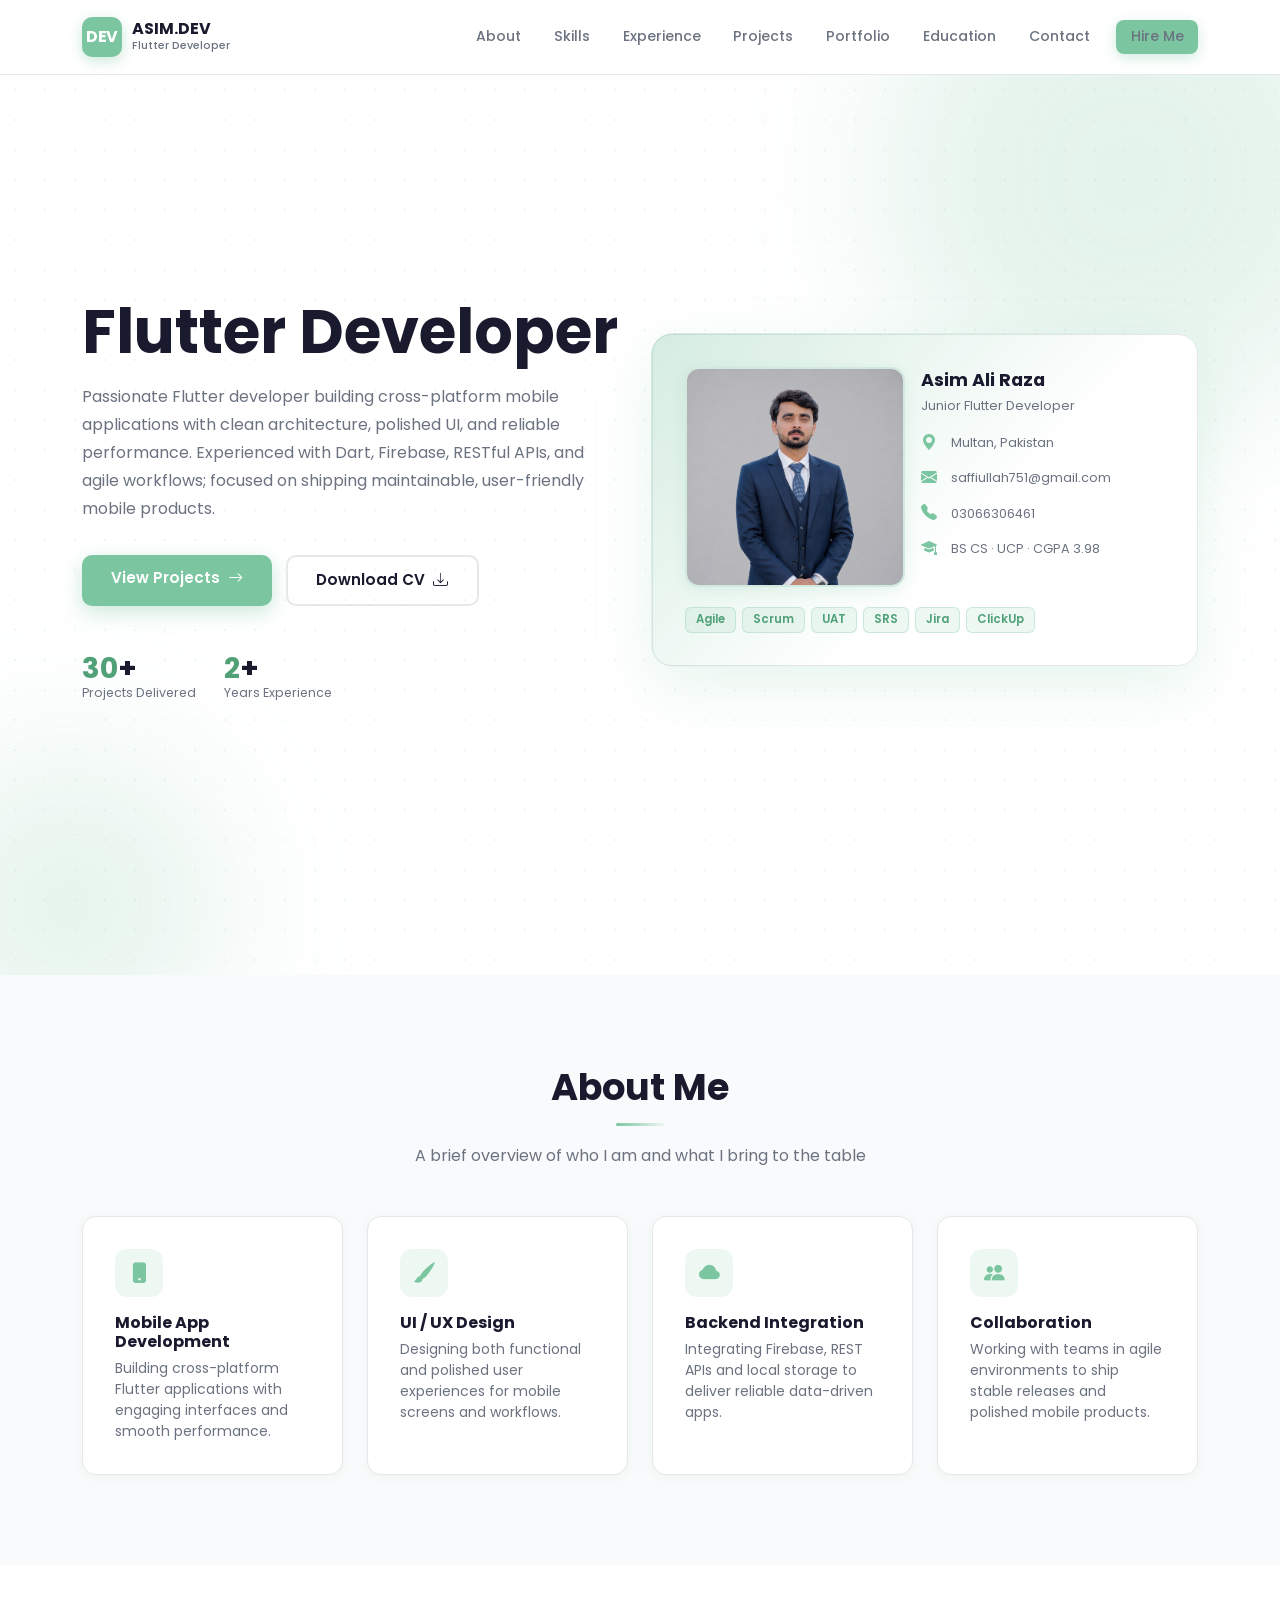
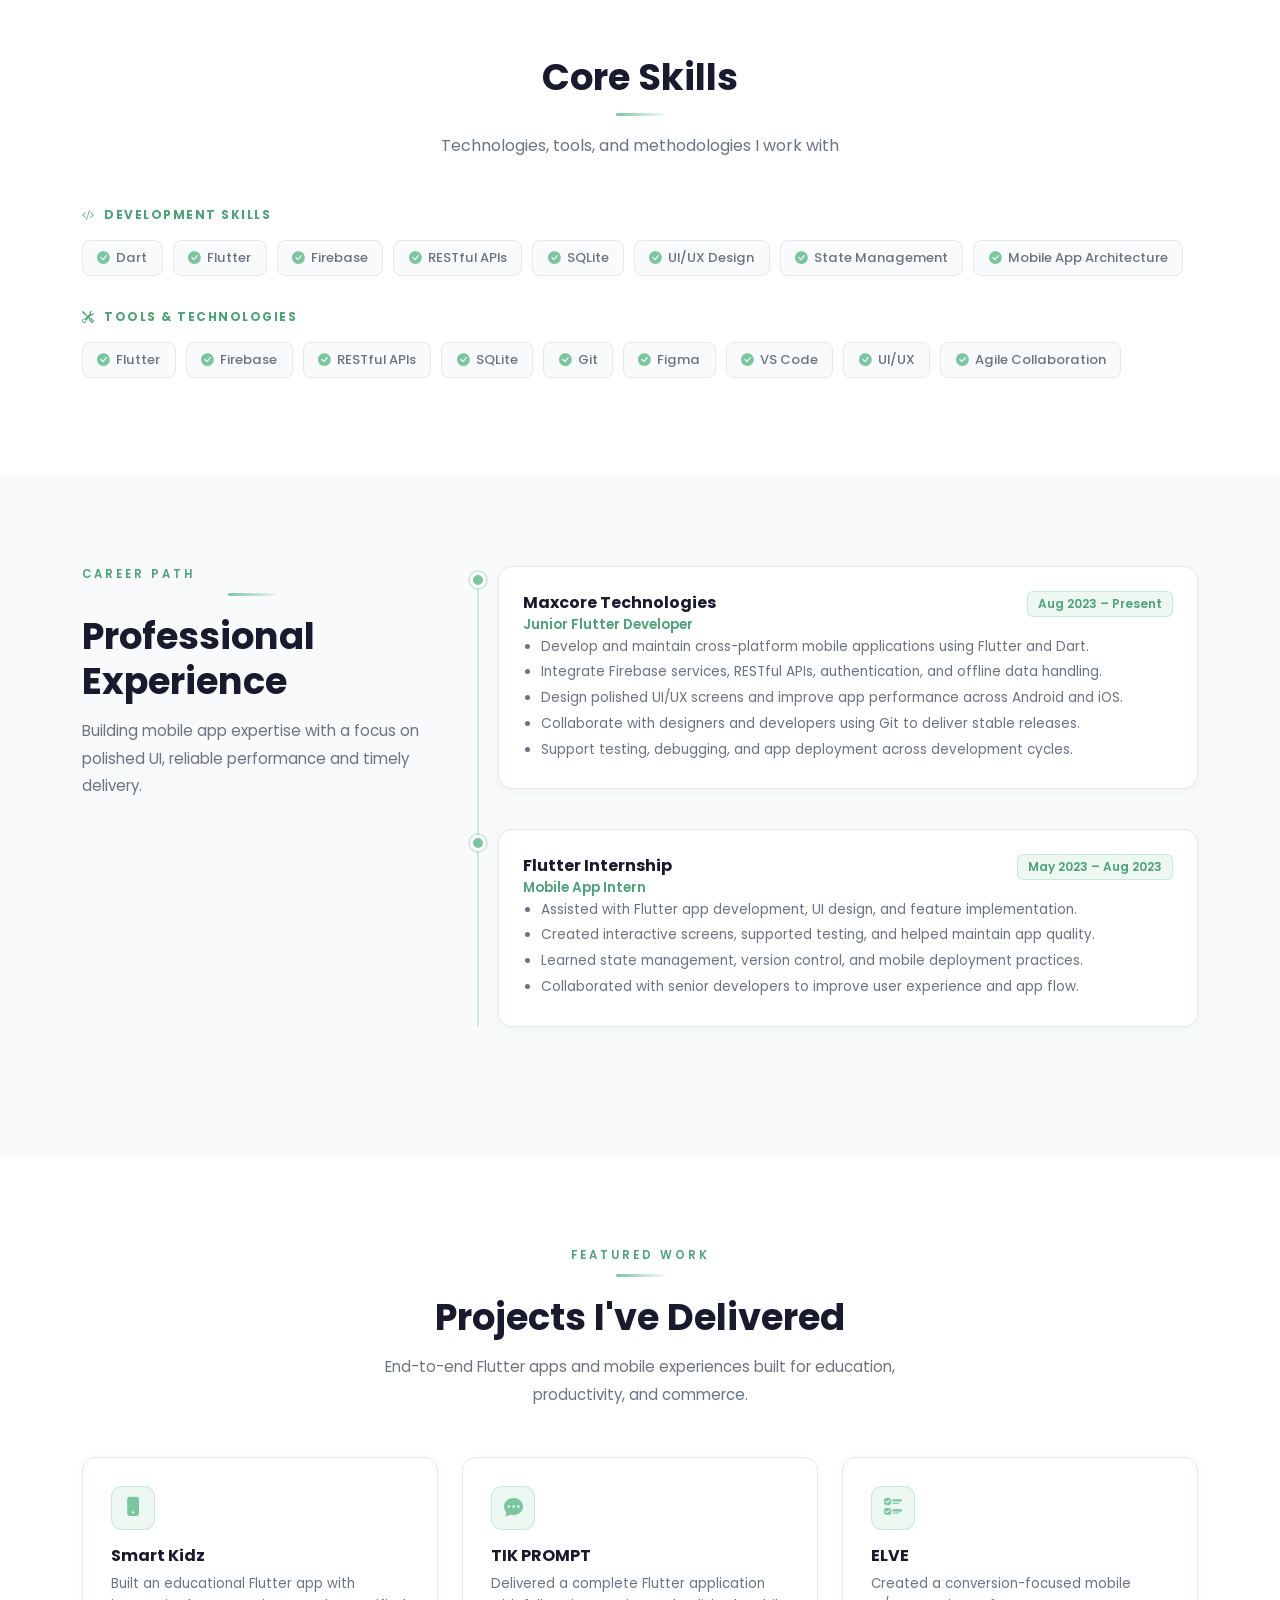
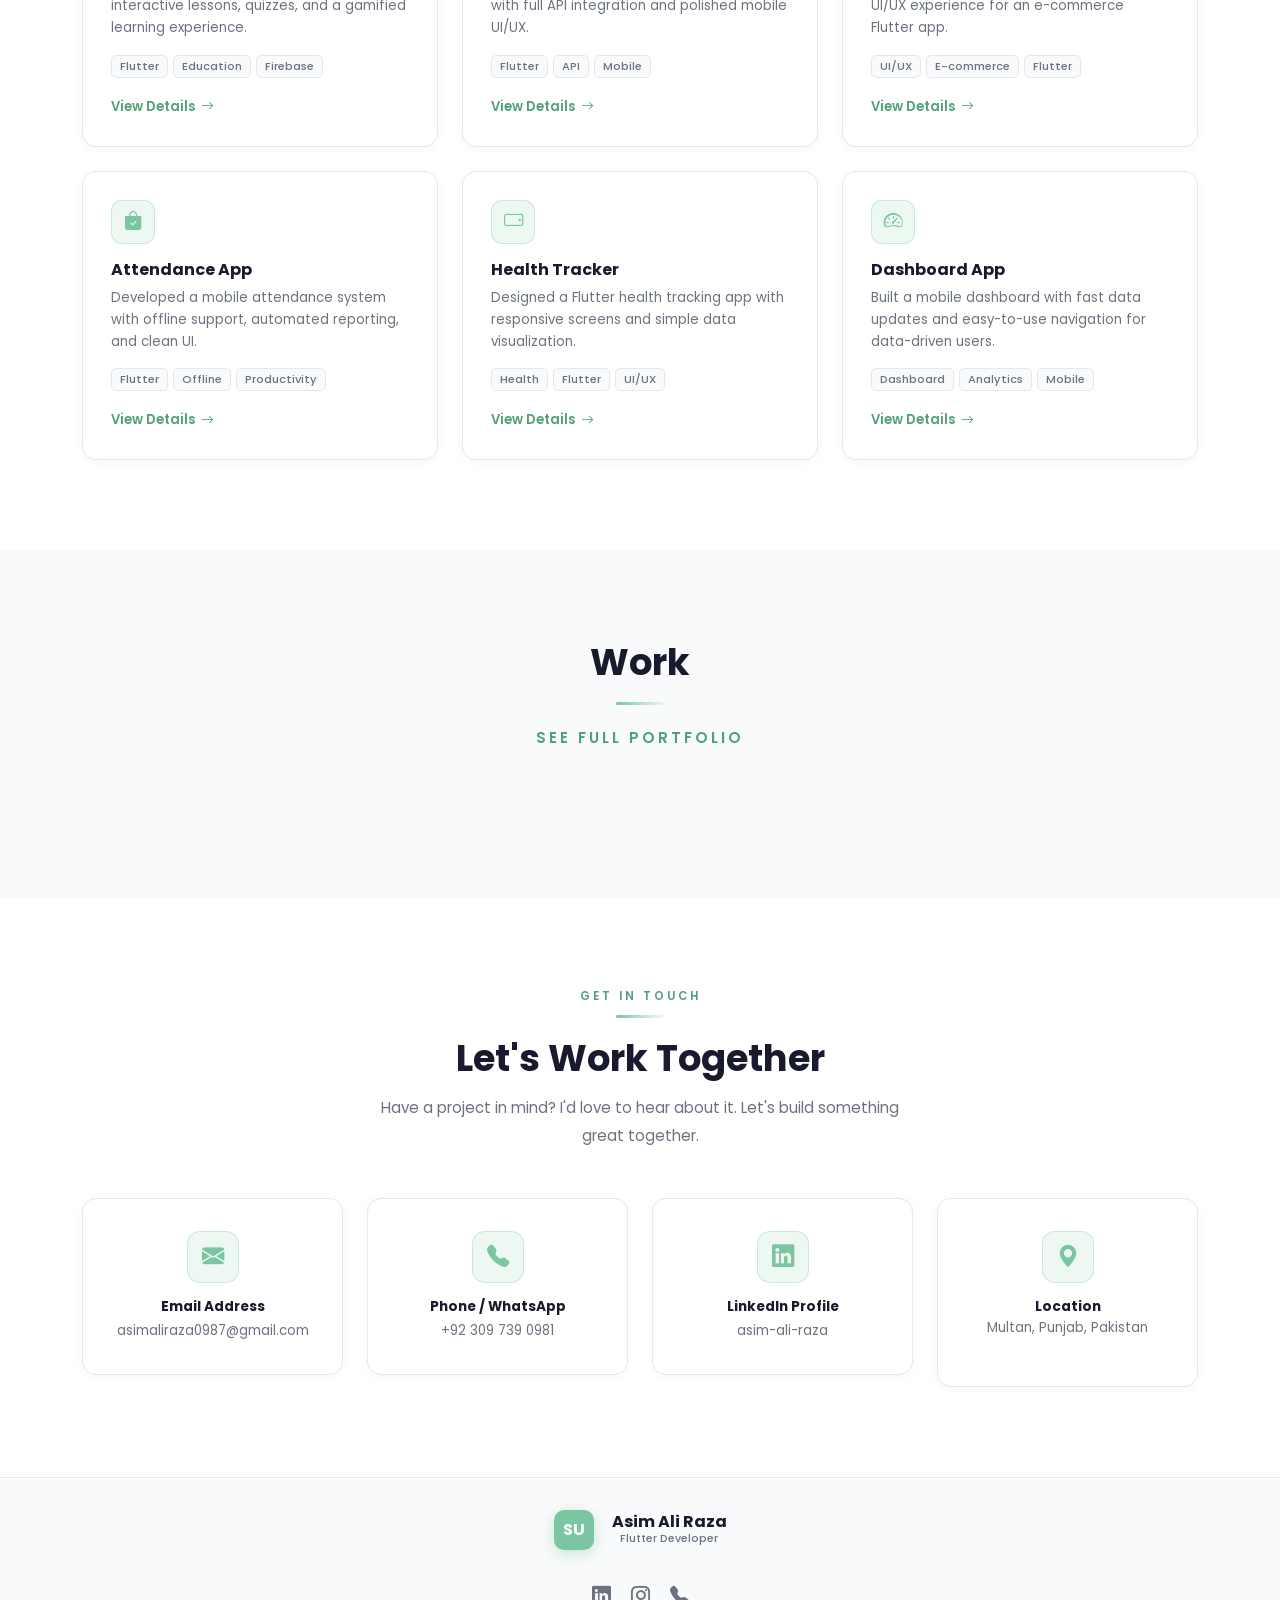
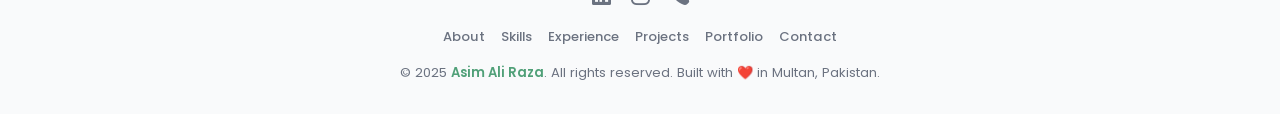
==== commit 8853c18c: "feat: add portfolio collection page, update assets, and refine project documentation" ====
--- a/index.html
+++ b/index.html
@@ -1,515 +1,515 @@
-<!DOCTYPE html>
-<html lang="en">
-
-<head>
-  <meta charset="UTF-8" />
-  <meta name="viewport" content="width=device-width, initial-scale=1.0" />
-  <title>Asim Ali Raza – Flutter Developer</title>
-  <link
-    href="https://fonts.googleapis.com/css2?family=Poppins:ital,wght@0,400;0,500;0,600;0,700;1,400;1,500;1,600;1,700&display=swap"
-    rel="stylesheet" />
-  <link href="https://cdn.jsdelivr.net/npm/bootstrap@5.3.3/dist/css/bootstrap.min.css" rel="stylesheet" />
-  <link href="https://cdn.jsdelivr.net/npm/bootstrap-icons@1.11.3/font/bootstrap-icons.min.css" rel="stylesheet" />
-  <link rel="stylesheet" href="assets/style.css">
-</head>
-
-<body>
-
-  <!-- ═══════════════════════ NAVBAR ═══════════════════════ -->
-  <nav class="navbar navbar-expand-lg" id="mainNav">
-    <div class="container">
-      <a class="navbar-brand" href="index.html">
-        <div class="logo-mark">DEV</div>
-        <div class="logo-text d-flex flex-column">
-          <span class="logo-name">ASIM.DEV</span>
-          <span class="logo-role">Flutter Developer</span>
-        </div>
-      </a>
-      <button class="navbar-toggler" type="button" data-bs-toggle="collapse" data-bs-target="#navMenu">
-        <i class="bi bi-list" style="font-size:1.5rem;"></i>
-      </button>
-      <div class="collapse navbar-collapse justify-content-end" id="navMenu">
-        <ul class="navbar-nav align-items-lg-center gap-lg-1">
-          <li class="nav-item"><a class="nav-link" href="#about">About</a></li>
-          <li class="nav-item"><a class="nav-link" href="#skills">Skills</a></li>
-          <li class="nav-item"><a class="nav-link" href="#experience">Experience</a></li>
-          <li class="nav-item"><a class="nav-link" href="#projects">Projects</a></li>
-          <li class="nav-item"><a class="nav-link" href="portofolio.html">Portfolio</a></li>
-          <li class="nav-item"><a class="nav-link" href="#education">Education</a></li>
-          <li class="nav-item"><a class="nav-link" href="#contact">Contact</a></li>
-          <li class="nav-item ms-lg-2"><a class="nav-link btn-hire" href="#contact">Hire Me</a></li>
-        </ul>
-      </div>
-    </div>
-  </nav>
-
-  <!-- ═══════════════════════ HERO ═══════════════════════ -->
-  <section id="hero">
-    <div class="hero-blob blob-1"></div>
-    <div class="hero-blob blob-2"></div>
-    <div class="hero-dots"></div>
-    <div class="container position-relative">
-      <div class="row align-items-center">
-        <div class="col-lg-6">
-          <h1 class="hero-title">
-            Flutter Developer
-          </h1>
-          <p class="hero-desc">
-            Passionate Flutter developer building cross-platform mobile applications with clean architecture, polished
-            UI, and reliable performance. Experienced with Dart, Firebase, RESTful APIs, and agile workflows; focused on
-            shipping maintainable, user-friendly mobile products.
-          </p>
-          <div class="hero-actions">
-            <a href="portofolio.html" class="btn-primary-accent">View Projects &nbsp;<i
-                class="bi bi-arrow-right"></i></a>
-            <a href="assets/CV/Asim Flutter.pdf" download target="_blank"
-              class="btn-outline-accent">Download
-              CV &nbsp;<i class="bi bi-download"></i></a>
-          </div>
-          <div class="hero-stats">
-            <div class="stat-item">
-              <div class="stat-num"><span>30</span>+</div>
-              <div class="stat-label">Projects Delivered</div>
-            </div>
-            <div class="stat-item">
-              <div class="stat-num"><span>2</span>+</div>
-              <div class="stat-label">Years Experience</div>
-            </div>
-          </div>
-        </div>
-        <div class="col-lg-6">
-          <div class="hero-card">
-
-            <!-- Top Row: Left=Name+Info | Right=Image -->
-            <div class="d-flex align-items-stretch gap-3 mb-3">
-                <div class="hc-square-img flex-shrink-0">
-                <img src="assets/images/WhatsApp Image 2026-05-20 at 12.34.59 PM.jpeg" alt="Asim Ali Raza" />
-              </div>
-
-              <!-- LEFT: Name, Role, Info rows -->
-              <div class="d-flex flex-column overflow-hidden justify-content-between flex-grow-1">
-                <div>
-                  <div class="hc-name">Asim Ali Raza</div>
-                  <div class="hc-role mb-3">Junior Flutter Developer</div>
-                  <div class="hc-info-row"><i class="bi bi-geo-alt-fill"></i><span>Multan, Pakistan</span></div>
-                  <div class="hc-info-row"><i class="bi bi-envelope-fill"></i><span>saffiullah751@gmail.com</span></div>
-                  <div class="hc-info-row"><i class="bi bi-telephone-fill"></i><span>03066306461</span></div>
-                  <div class="hc-info-row"><i class="bi bi-mortarboard-fill"></i><span>BS CS · UCP · CGPA 3.98</span>
-                  </div>
-                </div>
-              </div>
-
-
-
-            </div>
-
-            <!-- Tags below both columns -->
-            <div class="hc-tags">
-              <span class="hc-tag">Agile</span>
-              <span class="hc-tag">Scrum</span>
-              <span class="hc-tag">UAT</span>
-              <span class="hc-tag">SRS</span>
-              <span class="hc-tag">Jira</span>
-              <span class="hc-tag">ClickUp</span>
-            </div>
-
-          </div>
-        </div>
-      </div>
-    </div>
-  </section>
-
-  <!-- ═══════════════════════ ABOUT ═══════════════════════ -->
-  <section id="about">
-    <div class="container">
-      <div class="text-start text-md-center mb-5 reveal">
-        <div class="accent-line mx-auto"></div>
-        <h2 class="section-title">About Me</h2>
-        <div class="divider text-start mx-md-auto"></div>
-        <p class="section-sub">A brief overview of who I am and what I bring to the table</p>
-      </div>
-      <div class="row g-4">
-        <div class="col-md-6 col-lg-3 reveal delay-1">
-          <div class="about-card">
-            <div class="about-icon"><i class="bi bi-phone-fill"></i></div>
-            <h5>Mobile App Development</h5>
-            <p>Building cross-platform Flutter applications with engaging interfaces and smooth performance.</p>
-          </div>
-        </div>
-        <div class="col-md-6 col-lg-3 reveal delay-2">
-          <div class="about-card">
-            <div class="about-icon"><i class="bi bi-brush-fill"></i></div>
-            <h5>UI / UX Design</h5>
-            <p>Designing both functional and polished user experiences for mobile screens and workflows.</p>
-          </div>
-        </div>
-        <div class="col-md-6 col-lg-3 reveal delay-3">
-          <div class="about-card">
-            <div class="about-icon"><i class="bi bi-cloud-fill"></i></div>
-            <h5>Backend Integration</h5>
-            <p>Integrating Firebase, REST APIs and local storage to deliver reliable data-driven apps.</p>
-          </div>
-        </div>
-        <div class="col-md-6 col-lg-3 reveal delay-4">
-          <div class="about-card">
-            <div class="about-icon"><i class="bi bi-people-fill"></i></div>
-            <h5>Collaboration</h5>
-            <p>Working with teams in agile environments to ship stable releases and polished mobile products.</p>
-          </div>
-        </div>
-      </div>
-    </div>
-  </section>
-
-  <!-- ===== SKILLS ===== -->
-  <section id="skills">
-    <div class="container">
-      <div class="text-start text-md-center mb-5 reveal">
-        <div class="accent-line mx-auto"></div>
-        <h2 class="section-title">Core Skills</h2>
-        <div class="divider text-start mx-md-auto"></div>
-        <p class="section-sub">Technologies, tools, and methodologies I work with</p>
-      </div>
-      <div class="row g-4">
-        <div class="col-md-12 reveal delay-1">
-          <div class="skill-group-title"><i class="bi bi-code-slash me-1"></i> Development Skills</div>
-          <span class="skill-pill"><i class="bi bi-check-circle-fill"></i> Dart</span>
-          <span class="skill-pill"><i class="bi bi-check-circle-fill"></i> Flutter</span>
-          <span class="skill-pill"><i class="bi bi-check-circle-fill"></i> Firebase</span>
-          <span class="skill-pill"><i class="bi bi-check-circle-fill"></i> RESTful APIs</span>
-          <span class="skill-pill"><i class="bi bi-check-circle-fill"></i> SQLite</span>
-          <span class="skill-pill"><i class="bi bi-check-circle-fill"></i> UI/UX Design</span>
-          <span class="skill-pill"><i class="bi bi-check-circle-fill"></i> State Management</span>
-          <span class="skill-pill"><i class="bi bi-check-circle-fill"></i> Mobile App Architecture</span>
-        </div>
-        <div class="col-md-12 reveal delay-3">
-          <div class="skill-group-title"><i class="bi bi-tools me-1"></i> Tools & Technologies</div>
-          <div>
-            <span class="skill-pill"><i class="bi bi-check-circle-fill"></i> Flutter</span>
-            <span class="skill-pill"><i class="bi bi-check-circle-fill"></i> Firebase</span>
-            <span class="skill-pill"><i class="bi bi-check-circle-fill"></i> RESTful APIs</span>
-            <span class="skill-pill"><i class="bi bi-check-circle-fill"></i> SQLite</span>
-            <span class="skill-pill"><i class="bi bi-check-circle-fill"></i> Git</span>
-            <span class="skill-pill"><i class="bi bi-check-circle-fill"></i> Figma</span>
-            <span class="skill-pill"><i class="bi bi-check-circle-fill"></i> VS Code</span>
-            <span class="skill-pill"><i class="bi bi-check-circle-fill"></i> UI/UX</span>
-            <span class="skill-pill"><i class="bi bi-check-circle-fill"></i> Agile Collaboration</span>
-          </div>
-        </div>
-      </div>
-    </div>
-  </section>
-
-  <!-- ═══════════════════════ EXPERIENCE ═══════════════════════ -->
-  <section id="experience">
-    <div class="container">
-      <div class="row g-5">
-        <div class="col-lg-4 reveal-left">
-          <div class="section-label">Career Path</div>
-          <div class="divider text-start mx-md-auto"></div>
-          <h2 class="section-title">Professional<br>Experience</h2>
-          <p class="section-desc">Building mobile app expertise with a focus on polished UI, reliable performance and
-            timely delivery.</p>
-        </div>
-        <div class="col-lg-8 reveal-right">
-          <div class="timeline">
-
-            <!-- Flutter Experience -->
-            <div class="timeline-item">
-              <div class="timeline-dot"></div>
-
-              <div class="timeline-card">
-                <div class="timeline-header flex-nowrap">
-                  <div>
-                    <div class="timeline-company">Maxcore Technologies</div>
-                    <div class="timeline-role">Junior Flutter Developer</div>
-                  </div>
-
-                  <span class="timeline-period">Aug 2023 – Present</span>
-                </div>
-
-                <ul class="timeline-list">
-                  <li>Develop and maintain cross-platform mobile applications using Flutter and Dart.</li>
-                  <li>Integrate Firebase services, RESTful APIs, authentication, and offline data handling.</li>
-                  <li>Design polished UI/UX screens and improve app performance across Android and iOS.</li>
-                  <li>Collaborate with designers and developers using Git to deliver stable releases.</li>
-                  <li>Support testing, debugging, and app deployment across development cycles.</li>
-                </ul>
-              </div>
-            </div>
-
-            <!-- Internship -->
-            <div class="timeline-item">
-              <div class="timeline-dot"></div>
-
-              <div class="timeline-card">
-                <div class="timeline-header flex-nowrap">
-                  <div>
-                    <div class="timeline-company">Flutter Internship</div>
-                    <div class="timeline-role">Mobile App Intern</div>
-                  </div>
-
-                  <span class="timeline-period">May 2023 – Aug 2023</span>
-                </div>
-
-                <ul class="timeline-list">
-                  <li>Assisted with Flutter app development, UI design, and feature implementation.</li>
-                  <li>Created interactive screens, supported testing, and helped maintain app quality.</li>
-                  <li>Learned state management, version control, and mobile deployment practices.</li>
-                  <li>Collaborated with senior developers to improve user experience and app flow.</li>
-                </ul>
-              </div>
-            </div>
-
-          </div>
-        </div>
-      </div>
-    </div>
-  </section>
-
-  <!-- ═══════════════════════ PROJECTS ═══════════════════════ -->
-  <section id="projects">
-    <div class="container">
-      <div class="text-start text-md-center mb-5 reveal">
-        <div class="section-label">Featured Work</div>
-        <div class="divider text-start mx-md-auto"></div>
-        <h2 class="section-title">Projects I've Delivered</h2>
-        <p class="section-desc mx-auto">End-to-end Flutter apps and mobile experiences built for education,
-          productivity, and commerce.</p>
-      </div>
-      <div class="row g-4">
-
-        <div class="col-md-6 col-lg-4 reveal delay-1">
-          <div class="project-card">
-            <div class="project-icon"><i class="bi bi-phone-fill"></i></div>
-
-            <h5>Smart Kidz</h5>
-
-            <p>
-              Built an educational Flutter app with interactive lessons, quizzes, and a gamified learning experience.
-            </p>
-
-            <div class="project-tags">
-              <span class="project-tag">Flutter</span>
-              <span class="project-tag">Education</span>
-              <span class="project-tag">Firebase</span>
-            </div>
-
-            <a href="#" class="project-link">
-              View Details <i class="bi bi-arrow-right"></i>
-            </a>
-          </div>
-        </div>
-
-        <div class="col-md-6 col-lg-4 reveal delay-2">
-          <div class="project-card">
-            <div class="project-icon"><i class="bi bi-chat-dots-fill"></i></div>
-
-            <h5>TIK PROMPT</h5>
-
-            <p>
-              Delivered a complete Flutter application with full API integration and polished mobile UI/UX.
-            </p>
-
-            <div class="project-tags">
-              <span class="project-tag">Flutter</span>
-              <span class="project-tag">API</span>
-              <span class="project-tag">Mobile</span>
-            </div>
-
-            <a href="#" class="project-link">
-              View Details <i class="bi bi-arrow-right"></i>
-            </a>
-          </div>
-        </div>
-
-        <div class="col-md-6 col-lg-4 reveal delay-3">
-          <div class="project-card">
-            <div class="project-icon"><i class="bi bi-ui-checks"></i></div>
-
-            <h5>ELVE</h5>
-
-            <p>
-              Created a conversion-focused mobile UI/UX experience for an e-commerce Flutter app.
-            </p>
-
-            <div class="project-tags">
-              <span class="project-tag">UI/UX</span>
-              <span class="project-tag">E-commerce</span>
-              <span class="project-tag">Flutter</span>
-            </div>
-
-            <a href="#" class="project-link">
-              View Details <i class="bi bi-arrow-right"></i>
-            </a>
-          </div>
-        </div>
-
-        <div class="col-md-6 col-lg-4 reveal delay-1">
-          <div class="project-card">
-            <div class="project-icon"><i class="bi bi-bag-check-fill"></i></div>
-
-            <h5>Attendance App</h5>
-
-            <p>
-              Developed a mobile attendance system with offline support, automated reporting, and clean UI.
-            </p>
-
-            <div class="project-tags">
-              <span class="project-tag">Flutter</span>
-              <span class="project-tag">Offline</span>
-              <span class="project-tag">Productivity</span>
-            </div>
-
-            <a href="#" class="project-link">
-              View Details <i class="bi bi-arrow-right"></i>
-            </a>
-          </div>
-        </div>
-
-        <div class="col-md-6 col-lg-4 reveal delay-2">
-          <div class="project-card">
-            <div class="project-icon"><i class="bi bi-phone-landscape"></i></div>
-
-            <h5>Health Tracker</h5>
-
-            <p>
-              Designed a Flutter health tracking app with responsive screens and simple data visualization.
-            </p>
-
-            <div class="project-tags">
-              <span class="project-tag">Health</span>
-              <span class="project-tag">Flutter</span>
-              <span class="project-tag">UI/UX</span>
-            </div>
-
-            <a href="#" class="project-link">
-              View Details <i class="bi bi-arrow-right"></i>
-            </a>
-          </div>
-        </div>
-
-        <div class="col-md-6 col-lg-4 reveal delay-3">
-          <div class="project-card">
-            <div class="project-icon"><i class="bi bi-speedometer2"></i></div>
-
-            <h5>Dashboard App</h5>
-
-            <p>
-              Built a mobile dashboard with fast data updates and easy-to-use navigation for data-driven users.
-            </p>
-
-            <div class="project-tags">
-              <span class="project-tag">Dashboard</span>
-              <span class="project-tag">Analytics</span>
-              <span class="project-tag">Mobile</span>
-            </div>
-
-            <a href="#" class="project-link">
-              View Details <i class="bi bi-arrow-right"></i>
-            </a>
-          </div>
-        </div>
-
-      </div>
-    </div>
-  </section>
-
-  <section id="skill">
-    <div class="mb-5 justify-content-center m-auto align-items-center d-flex flex-column gap-1 reveal delay-3">
-      <h2 class="section-title">Work</h2>
-      <div class="divider mx-auto"></div>
-      <a class="section-label" style="font-size: 15px;" href="portofolio.html">See Full Portfolio</a>
-    </div>
-  </section>
-
-  <!-- ═══════════════════════ CONTACT ═══════════════════════ -->
-  <section id="contact">
-    <div class="container">
-      <div class="text-start text-md-center mb-5 reveal">
-        <div class="section-label">Get In Touch</div>
-        <div class="divider text-start mx-md-auto"></div>
-        <h2 class="section-title">Let's Work Together</h2>
-        <p class="section-desc mx-auto">Have a project in mind? I'd love to hear about it. Let's build something great
-          together.</p>
-      </div>
-      <div class="row justify-content-center g-4">
-        <div class="col-sm-6 col-md-3 reveal delay-1">
-          <a href="mailto:asimaliraza0987@gmail.com">
-            <div class="contact-card text-center">
-              <div class="contact-icon mx-auto"><i class="bi bi-envelope-fill"></i></div>
-              <h6>Email Address</h6>
-              <a href="mailto:asimaliraza0987@gmail.com">asimaliraza0987@gmail.com</a>
-            </div>
-          </a>
-        </div>
-        <div class="col-sm-6 col-md-3 reveal delay-2">
-          <a href="tel:+923097390981">
-            <div class="contact-card text-center">
-              <div class="contact-icon mx-auto"><i class="bi bi-telephone-fill"></i></div>
-              <h6>Phone / WhatsApp</h6>
-              <a href="tel:+923097390981">+92 309 739 0981</a>
-            </div>
-          </a>
-        </div>
-        <div class="col-sm-6 col-md-3 reveal delay-3">
-          <a href="https://www.linkedin.com/in/asim-ali-raza-5201892ba/" target="_blank">
-            <div class="contact-card text-center">
-              <div class="contact-icon mx-auto"><i class="bi bi-linkedin"></i></div>
-              <h6>LinkedIn Profile</h6>
-              <a href="https://www.linkedin.com/in/asim-ali-raza-5201892ba/" target="_blank">asim-ali-raza</a>
-            </div>
-          </a>
-        </div>
-        <div class="col-sm-6 col-md-3 reveal delay-4">
-          <a href="https://maps.app.goo.gl/H97p7R8K3Yg88N4o6">
-            <div class="contact-card text-center">
-              <div class="contact-icon mx-auto"><i class="bi bi-geo-alt-fill"></i></div>
-              <h6>Location</h6>
-              <p>Multan, Punjab, Pakistan</p>
-            </div>
-          </a>
-        </div>
-      </div>
-    </div>
-  </section>
-
-  <!-- ═══════════════════════ FOOTER ═══════════════════════ -->
-  <footer>
-    <div class="container">
-      <a class="navbar-brand justify-content-center d-inline-flex mb-3" href="#hero">
-        <div class="logo-mark me-2">SU</div>
-        <div class="logo-text d-flex flex-column">
-          <span class="logo-name">Asim Ali Raza</span>
-          <span class="logo-role">Flutter Developer</span>
-        </div>
-      </a>
-      <div class="social-icons">
-        <a href="https://www.linkedin.com/in/saffi-ullah-2b63b5321" target="_blank"><i class="bi bi-linkedin"></i></a>
-        <a href="https://www.instagram.com/saffi_digital_dna?igsh=MW15eHNmMWEzOTBpOA=="><i
-            class="bi bi-instagram"></i></a>
-        <a href="tel:03066306461"><i class="bi bi-telephone-fill"></i></a>
-      </div>
-      <div class="mt-3 d-flex gap-3 justify-content-center flex-wrap">
-        <a href="#about" style="font-size:.82rem;font-weight:500;color:var(--text-gray);">About</a>
-        <a href="#skills" style="font-size:.82rem;font-weight:500;color:var(--text-gray);">Skills</a>
-        <a href="#experience" style="font-size:.82rem;font-weight:500;color:var(--text-gray);">Experience</a>
-        <a href="#projects" style="font-size:.82rem;font-weight:500;color:var(--text-gray);">Projects</a>
-        <a href="#portfolio" style="font-size:.82rem;font-weight:500;color:var(--text-gray);">Portfolio</a>
-        <a href="#contact" style="font-size:.82rem;font-weight:500;color:var(--text-gray);">Contact</a>
-      </div>
-      <p class="mt-3">© 2025 <span class="accent">Asim Ali Raza</span>. All rights reserved. Built with ❤️ in Multan,
-        Pakistan.</p>
-    </div>
-  </footer>
-
-  <!-- BACK TO TOP -->
-  <button id="backTop" onclick="window.scrollTo({top:0,behavior:'smooth'})">
-    <i class="bi bi-arrow-up"></i>
-  </button>
-
-  <script src="https://cdn.jsdelivr.net/npm/bootstrap@5.3.3/dist/js/bootstrap.bundle.min.js"></script>
-  <script src="assets/main.js"></script>
-</body>
-
+<!DOCTYPE html>
+<html lang="en">
+
+<head>
+  <meta charset="UTF-8" />
+  <meta name="viewport" content="width=device-width, initial-scale=1.0" />
+  <title>Asim Ali Raza – Flutter Developer</title>
+  <link
+    href="https://fonts.googleapis.com/css2?family=Poppins:ital,wght@0,400;0,500;0,600;0,700;1,400;1,500;1,600;1,700&display=swap"
+    rel="stylesheet" />
+  <link href="https://cdn.jsdelivr.net/npm/bootstrap@5.3.3/dist/css/bootstrap.min.css" rel="stylesheet" />
+  <link href="https://cdn.jsdelivr.net/npm/bootstrap-icons@1.11.3/font/bootstrap-icons.min.css" rel="stylesheet" />
+  <link rel="stylesheet" href="assets/style.css">
+</head>
+
+<body>
+
+  <!-- ═══════════════════════ NAVBAR ═══════════════════════ -->
+  <nav class="navbar navbar-expand-lg" id="mainNav">
+    <div class="container">
+      <a class="navbar-brand" href="index.html">
+        <div class="logo-mark">DEV</div>
+        <div class="logo-text d-flex flex-column">
+          <span class="logo-name">ASIM.DEV</span>
+          <span class="logo-role">Flutter Developer</span>
+        </div>
+      </a>
+      <button class="navbar-toggler" type="button" data-bs-toggle="collapse" data-bs-target="#navMenu">
+        <i class="bi bi-list" style="font-size:1.5rem;"></i>
+      </button>
+      <div class="collapse navbar-collapse justify-content-end" id="navMenu">
+        <ul class="navbar-nav align-items-lg-center gap-lg-1">
+          <li class="nav-item"><a class="nav-link" href="#about">About</a></li>
+          <li class="nav-item"><a class="nav-link" href="#skills">Skills</a></li>
+          <li class="nav-item"><a class="nav-link" href="#experience">Experience</a></li>
+          <li class="nav-item"><a class="nav-link" href="#projects">Projects</a></li>
+          <li class="nav-item"><a class="nav-link" href="portofolio.html">Portfolio</a></li>
+          <li class="nav-item"><a class="nav-link" href="#education">Education</a></li>
+          <li class="nav-item"><a class="nav-link" href="#contact">Contact</a></li>
+          <li class="nav-item ms-lg-2"><a class="nav-link btn-hire" href="#contact">Hire Me</a></li>
+        </ul>
+      </div>
+    </div>
+  </nav>
+
+  <!-- ═══════════════════════ HERO ═══════════════════════ -->
+  <section id="hero">
+    <div class="hero-blob blob-1"></div>
+    <div class="hero-blob blob-2"></div>
+    <div class="hero-dots"></div>
+    <div class="container position-relative">
+      <div class="row align-items-center">
+        <div class="col-lg-6">
+          <h1 class="hero-title">
+            Flutter Developer
+          </h1>
+          <p class="hero-desc">
+            Passionate Flutter developer building cross-platform mobile applications with clean architecture, polished
+            UI, and reliable performance. Experienced with Dart, Firebase, RESTful APIs, and agile workflows; focused on
+            shipping maintainable, user-friendly mobile products.
+          </p>
+          <div class="hero-actions">
+            <a href="portofolio.html" class="btn-primary-accent">View Projects &nbsp;<i
+                class="bi bi-arrow-right"></i></a>
+            <a href="assets/CV/Asim Flutter.pdf" download target="_blank"
+              class="btn-outline-accent">Download
+              CV &nbsp;<i class="bi bi-download"></i></a>
+          </div>
+          <div class="hero-stats">
+            <div class="stat-item">
+              <div class="stat-num"><span>30</span>+</div>
+              <div class="stat-label">Projects Delivered</div>
+            </div>
+            <div class="stat-item">
+              <div class="stat-num"><span>2</span>+</div>
+              <div class="stat-label">Years Experience</div>
+            </div>
+          </div>
+        </div>
+        <div class="col-lg-6">
+          <div class="hero-card">
+
+            <!-- Top Row: Left=Name+Info | Right=Image -->
+            <div class="d-flex align-items-stretch gap-3 mb-3">
+                <div class="hc-square-img flex-shrink-0">
+                <img src="assets/images//hero-image.png" alt="Asim Ali Raza" />
+              </div>
+
+              <!-- LEFT: Name, Role, Info rows -->
+              <div class="d-flex flex-column overflow-hidden justify-content-between flex-grow-1">
+                <div>
+                  <div class="hc-name">Asim Ali Raza</div>
+                  <div class="hc-role mb-3">Junior Flutter Developer</div>
+                  <div class="hc-info-row"><i class="bi bi-geo-alt-fill"></i><span>Multan, Pakistan</span></div>
+                  <div class="hc-info-row"><i class="bi bi-envelope-fill"></i><span>saffiullah751@gmail.com</span></div>
+                  <div class="hc-info-row"><i class="bi bi-telephone-fill"></i><span>03066306461</span></div>
+                  <div class="hc-info-row"><i class="bi bi-mortarboard-fill"></i><span>BS CS · UCP · CGPA 3.98</span>
+                  </div>
+                </div>
+              </div>
+
+
+
+            </div>
+
+            <!-- Tags below both columns -->
+            <div class="hc-tags">
+              <span class="hc-tag">Agile</span>
+              <span class="hc-tag">Scrum</span>
+              <span class="hc-tag">UAT</span>
+              <span class="hc-tag">SRS</span>
+              <span class="hc-tag">Jira</span>
+              <span class="hc-tag">ClickUp</span>
+            </div>
+
+          </div>
+        </div>
+      </div>
+    </div>
+  </section>
+
+  <!-- ═══════════════════════ ABOUT ═══════════════════════ -->
+  <section id="about">
+    <div class="container">
+      <div class="text-start text-md-center mb-5 reveal">
+        <div class="accent-line mx-auto"></div>
+        <h2 class="section-title">About Me</h2>
+        <div class="divider text-start mx-md-auto"></div>
+        <p class="section-sub">A brief overview of who I am and what I bring to the table</p>
+      </div>
+      <div class="row g-4">
+        <div class="col-md-6 col-lg-3 reveal delay-1">
+          <div class="about-card">
+            <div class="about-icon"><i class="bi bi-phone-fill"></i></div>
+            <h5>Mobile App Development</h5>
+            <p>Building cross-platform Flutter applications with engaging interfaces and smooth performance.</p>
+          </div>
+        </div>
+        <div class="col-md-6 col-lg-3 reveal delay-2">
+          <div class="about-card">
+            <div class="about-icon"><i class="bi bi-brush-fill"></i></div>
+            <h5>UI / UX Design</h5>
+            <p>Designing both functional and polished user experiences for mobile screens and workflows.</p>
+          </div>
+        </div>
+        <div class="col-md-6 col-lg-3 reveal delay-3">
+          <div class="about-card">
+            <div class="about-icon"><i class="bi bi-cloud-fill"></i></div>
+            <h5>Backend Integration</h5>
+            <p>Integrating Firebase, REST APIs and local storage to deliver reliable data-driven apps.</p>
+          </div>
+        </div>
+        <div class="col-md-6 col-lg-3 reveal delay-4">
+          <div class="about-card">
+            <div class="about-icon"><i class="bi bi-people-fill"></i></div>
+            <h5>Collaboration</h5>
+            <p>Working with teams in agile environments to ship stable releases and polished mobile products.</p>
+          </div>
+        </div>
+      </div>
+    </div>
+  </section>
+
+  <!-- ===== SKILLS ===== -->
+  <section id="skills">
+    <div class="container">
+      <div class="text-start text-md-center mb-5 reveal">
+        <div class="accent-line mx-auto"></div>
+        <h2 class="section-title">Core Skills</h2>
+        <div class="divider text-start mx-md-auto"></div>
+        <p class="section-sub">Technologies, tools, and methodologies I work with</p>
+      </div>
+      <div class="row g-4">
+        <div class="col-md-12 reveal delay-1">
+          <div class="skill-group-title"><i class="bi bi-code-slash me-1"></i> Development Skills</div>
+          <span class="skill-pill"><i class="bi bi-check-circle-fill"></i> Dart</span>
+          <span class="skill-pill"><i class="bi bi-check-circle-fill"></i> Flutter</span>
+          <span class="skill-pill"><i class="bi bi-check-circle-fill"></i> Firebase</span>
+          <span class="skill-pill"><i class="bi bi-check-circle-fill"></i> RESTful APIs</span>
+          <span class="skill-pill"><i class="bi bi-check-circle-fill"></i> SQLite</span>
+          <span class="skill-pill"><i class="bi bi-check-circle-fill"></i> UI/UX Design</span>
+          <span class="skill-pill"><i class="bi bi-check-circle-fill"></i> State Management</span>
+          <span class="skill-pill"><i class="bi bi-check-circle-fill"></i> Mobile App Architecture</span>
+        </div>
+        <div class="col-md-12 reveal delay-3">
+          <div class="skill-group-title"><i class="bi bi-tools me-1"></i> Tools & Technologies</div>
+          <div>
+            <span class="skill-pill"><i class="bi bi-check-circle-fill"></i> Flutter</span>
+            <span class="skill-pill"><i class="bi bi-check-circle-fill"></i> Firebase</span>
+            <span class="skill-pill"><i class="bi bi-check-circle-fill"></i> RESTful APIs</span>
+            <span class="skill-pill"><i class="bi bi-check-circle-fill"></i> SQLite</span>
+            <span class="skill-pill"><i class="bi bi-check-circle-fill"></i> Git</span>
+            <span class="skill-pill"><i class="bi bi-check-circle-fill"></i> Figma</span>
+            <span class="skill-pill"><i class="bi bi-check-circle-fill"></i> VS Code</span>
+            <span class="skill-pill"><i class="bi bi-check-circle-fill"></i> UI/UX</span>
+            <span class="skill-pill"><i class="bi bi-check-circle-fill"></i> Agile Collaboration</span>
+          </div>
+        </div>
+      </div>
+    </div>
+  </section>
+
+  <!-- ═══════════════════════ EXPERIENCE ═══════════════════════ -->
+  <section id="experience">
+    <div class="container">
+      <div class="row g-5">
+        <div class="col-lg-4 reveal-left">
+          <div class="section-label">Career Path</div>
+          <div class="divider text-start mx-md-auto"></div>
+          <h2 class="section-title">Professional<br>Experience</h2>
+          <p class="section-desc">Building mobile app expertise with a focus on polished UI, reliable performance and
+            timely delivery.</p>
+        </div>
+        <div class="col-lg-8 reveal-right">
+          <div class="timeline">
+
+            <!-- Flutter Experience -->
+            <div class="timeline-item">
+              <div class="timeline-dot"></div>
+
+              <div class="timeline-card">
+                <div class="timeline-header flex-nowrap">
+                  <div>
+                    <div class="timeline-company">Maxcore Technologies</div>
+                    <div class="timeline-role">Junior Flutter Developer</div>
+                  </div>
+
+                  <span class="timeline-period">Aug 2023 – Present</span>
+                </div>
+
+                <ul class="timeline-list">
+                  <li>Develop and maintain cross-platform mobile applications using Flutter and Dart.</li>
+                  <li>Integrate Firebase services, RESTful APIs, authentication, and offline data handling.</li>
+                  <li>Design polished UI/UX screens and improve app performance across Android and iOS.</li>
+                  <li>Collaborate with designers and developers using Git to deliver stable releases.</li>
+                  <li>Support testing, debugging, and app deployment across development cycles.</li>
+                </ul>
+              </div>
+            </div>
+
+            <!-- Internship -->
+            <div class="timeline-item">
+              <div class="timeline-dot"></div>
+
+              <div class="timeline-card">
+                <div class="timeline-header flex-nowrap">
+                  <div>
+                    <div class="timeline-company">Flutter Internship</div>
+                    <div class="timeline-role">Mobile App Intern</div>
+                  </div>
+
+                  <span class="timeline-period">May 2023 – Aug 2023</span>
+                </div>
+
+                <ul class="timeline-list">
+                  <li>Assisted with Flutter app development, UI design, and feature implementation.</li>
+                  <li>Created interactive screens, supported testing, and helped maintain app quality.</li>
+                  <li>Learned state management, version control, and mobile deployment practices.</li>
+                  <li>Collaborated with senior developers to improve user experience and app flow.</li>
+                </ul>
+              </div>
+            </div>
+
+          </div>
+        </div>
+      </div>
+    </div>
+  </section>
+
+  <!-- ═══════════════════════ PROJECTS ═══════════════════════ -->
+  <section id="projects">
+    <div class="container">
+      <div class="text-start text-md-center mb-5 reveal">
+        <div class="section-label">Featured Work</div>
+        <div class="divider text-start mx-md-auto"></div>
+        <h2 class="section-title">Projects I've Delivered</h2>
+        <p class="section-desc mx-auto">End-to-end Flutter apps and mobile experiences built for education,
+          productivity, and commerce.</p>
+      </div>
+      <div class="row g-4">
+
+        <div class="col-md-6 col-lg-4 reveal delay-1">
+          <div class="project-card">
+            <div class="project-icon"><i class="bi bi-phone-fill"></i></div>
+
+            <h5>Smart Kidz</h5>
+
+            <p>
+              Built an educational Flutter app with interactive lessons, quizzes, and a gamified learning experience.
+            </p>
+
+            <div class="project-tags">
+              <span class="project-tag">Flutter</span>
+              <span class="project-tag">Education</span>
+              <span class="project-tag">Firebase</span>
+            </div>
+
+            <a href="#" class="project-link">
+              View Details <i class="bi bi-arrow-right"></i>
+            </a>
+          </div>
+        </div>
+
+        <div class="col-md-6 col-lg-4 reveal delay-2">
+          <div class="project-card">
+            <div class="project-icon"><i class="bi bi-chat-dots-fill"></i></div>
+
+            <h5>TIK PROMPT</h5>
+
+            <p>
+              Delivered a complete Flutter application with full API integration and polished mobile UI/UX.
+            </p>
+
+            <div class="project-tags">
+              <span class="project-tag">Flutter</span>
+              <span class="project-tag">API</span>
+              <span class="project-tag">Mobile</span>
+            </div>
+
+            <a href="#" class="project-link">
+              View Details <i class="bi bi-arrow-right"></i>
+            </a>
+          </div>
+        </div>
+
+        <div class="col-md-6 col-lg-4 reveal delay-3">
+          <div class="project-card">
+            <div class="project-icon"><i class="bi bi-ui-checks"></i></div>
+
+            <h5>ELVE</h5>
+
+            <p>
+              Created a conversion-focused mobile UI/UX experience for an e-commerce Flutter app.
+            </p>
+
+            <div class="project-tags">
+              <span class="project-tag">UI/UX</span>
+              <span class="project-tag">E-commerce</span>
+              <span class="project-tag">Flutter</span>
+            </div>
+
+            <a href="#" class="project-link">
+              View Details <i class="bi bi-arrow-right"></i>
+            </a>
+          </div>
+        </div>
+
+        <div class="col-md-6 col-lg-4 reveal delay-1">
+          <div class="project-card">
+            <div class="project-icon"><i class="bi bi-bag-check-fill"></i></div>
+
+            <h5>Attendance App</h5>
+
+            <p>
+              Developed a mobile attendance system with offline support, automated reporting, and clean UI.
+            </p>
+
+            <div class="project-tags">
+              <span class="project-tag">Flutter</span>
+              <span class="project-tag">Offline</span>
+              <span class="project-tag">Productivity</span>
+            </div>
+
+            <a href="#" class="project-link">
+              View Details <i class="bi bi-arrow-right"></i>
+            </a>
+          </div>
+        </div>
+
+        <div class="col-md-6 col-lg-4 reveal delay-2">
+          <div class="project-card">
+            <div class="project-icon"><i class="bi bi-phone-landscape"></i></div>
+
+            <h5>Health Tracker</h5>
+
+            <p>
+              Designed a Flutter health tracking app with responsive screens and simple data visualization.
+            </p>
+
+            <div class="project-tags">
+              <span class="project-tag">Health</span>
+              <span class="project-tag">Flutter</span>
+              <span class="project-tag">UI/UX</span>
+            </div>
+
+            <a href="#" class="project-link">
+              View Details <i class="bi bi-arrow-right"></i>
+            </a>
+          </div>
+        </div>
+
+        <div class="col-md-6 col-lg-4 reveal delay-3">
+          <div class="project-card">
+            <div class="project-icon"><i class="bi bi-speedometer2"></i></div>
+
+            <h5>Dashboard App</h5>
+
+            <p>
+              Built a mobile dashboard with fast data updates and easy-to-use navigation for data-driven users.
+            </p>
+
+            <div class="project-tags">
+              <span class="project-tag">Dashboard</span>
+              <span class="project-tag">Analytics</span>
+              <span class="project-tag">Mobile</span>
+            </div>
+
+            <a href="#" class="project-link">
+              View Details <i class="bi bi-arrow-right"></i>
+            </a>
+          </div>
+        </div>
+
+      </div>
+    </div>
+  </section>
+
+  <section id="skill">
+    <div class="mb-5 justify-content-center m-auto align-items-center d-flex flex-column gap-1 reveal delay-3">
+      <h2 class="section-title">Work</h2>
+      <div class="divider mx-auto"></div>
+      <a class="section-label" style="font-size: 15px;" href="portofolio.html">See Full Portfolio</a>
+    </div>
+  </section>
+
+  <!-- ═══════════════════════ CONTACT ═══════════════════════ -->
+  <section id="contact">
+    <div class="container">
+      <div class="text-start text-md-center mb-5 reveal">
+        <div class="section-label">Get In Touch</div>
+        <div class="divider text-start mx-md-auto"></div>
+        <h2 class="section-title">Let's Work Together</h2>
+        <p class="section-desc mx-auto">Have a project in mind? I'd love to hear about it. Let's build something great
+          together.</p>
+      </div>
+      <div class="row justify-content-center g-4">
+        <div class="col-sm-6 col-md-3 reveal delay-1">
+          <a href="mailto:asimaliraza0987@gmail.com">
+            <div class="contact-card text-center">
+              <div class="contact-icon mx-auto"><i class="bi bi-envelope-fill"></i></div>
+              <h6>Email Address</h6>
+              <a href="mailto:asimaliraza0987@gmail.com">asimaliraza0987@gmail.com</a>
+            </div>
+          </a>
+        </div>
+        <div class="col-sm-6 col-md-3 reveal delay-2">
+          <a href="tel:+923097390981">
+            <div class="contact-card text-center">
+              <div class="contact-icon mx-auto"><i class="bi bi-telephone-fill"></i></div>
+              <h6>Phone / WhatsApp</h6>
+              <a href="tel:+923097390981">+92 309 739 0981</a>
+            </div>
+          </a>
+        </div>
+        <div class="col-sm-6 col-md-3 reveal delay-3">
+          <a href="https://www.linkedin.com/in/asim-ali-raza-5201892ba/" target="_blank">
+            <div class="contact-card text-center">
+              <div class="contact-icon mx-auto"><i class="bi bi-linkedin"></i></div>
+              <h6>LinkedIn Profile</h6>
+              <a href="https://www.linkedin.com/in/asim-ali-raza-5201892ba/" target="_blank">asim-ali-raza</a>
+            </div>
+          </a>
+        </div>
+        <div class="col-sm-6 col-md-3 reveal delay-4">
+          <a href="https://maps.app.goo.gl/H97p7R8K3Yg88N4o6">
+            <div class="contact-card text-center">
+              <div class="contact-icon mx-auto"><i class="bi bi-geo-alt-fill"></i></div>
+              <h6>Location</h6>
+              <p>Multan, Punjab, Pakistan</p>
+            </div>
+          </a>
+        </div>
+      </div>
+    </div>
+  </section>
+
+  <!-- ═══════════════════════ FOOTER ═══════════════════════ -->
+  <footer>
+    <div class="container">
+      <a class="navbar-brand justify-content-center d-inline-flex mb-3" href="#hero">
+        <div class="logo-mark me-2">SU</div>
+        <div class="logo-text d-flex flex-column">
+          <span class="logo-name">Asim Ali Raza</span>
+          <span class="logo-role">Flutter Developer</span>
+        </div>
+      </a>
+      <div class="social-icons">
+        <a href="https://www.linkedin.com/in/saffi-ullah-2b63b5321" target="_blank"><i class="bi bi-linkedin"></i></a>
+        <a href="https://www.instagram.com/saffi_digital_dna?igsh=MW15eHNmMWEzOTBpOA=="><i
+            class="bi bi-instagram"></i></a>
+        <a href="tel:03066306461"><i class="bi bi-telephone-fill"></i></a>
+      </div>
+      <div class="mt-3 d-flex gap-3 justify-content-center flex-wrap">
+        <a href="#about" style="font-size:.82rem;font-weight:500;color:var(--text-gray);">About</a>
+        <a href="#skills" style="font-size:.82rem;font-weight:500;color:var(--text-gray);">Skills</a>
+        <a href="#experience" style="font-size:.82rem;font-weight:500;color:var(--text-gray);">Experience</a>
+        <a href="#projects" style="font-size:.82rem;font-weight:500;color:var(--text-gray);">Projects</a>
+        <a href="#portfolio" style="font-size:.82rem;font-weight:500;color:var(--text-gray);">Portfolio</a>
+        <a href="#contact" style="font-size:.82rem;font-weight:500;color:var(--text-gray);">Contact</a>
+      </div>
+      <p class="mt-3">© 2025 <span class="accent">Asim Ali Raza</span>. All rights reserved. Built with ❤️ in Multan,
+        Pakistan.</p>
+    </div>
+  </footer>
+
+  <!-- BACK TO TOP -->
+  <button id="backTop" onclick="window.scrollTo({top:0,behavior:'smooth'})">
+    <i class="bi bi-arrow-up"></i>
+  </button>
+
+  <script src="https://cdn.jsdelivr.net/npm/bootstrap@5.3.3/dist/js/bootstrap.bundle.min.js"></script>
+  <script src="assets/main.js"></script>
+</body>
+
 </html>
--- a/assets/style.css
+++ b/assets/style.css
@@ -1,1371 +1,1456 @@
-/* ===== CSS VARIABLES ===== */
-:root {
-    --accent: rgb(124, 197, 161);
-    --accent-dark: rgb(80, 160, 120);
-    --accent-light: rgba(124, 197, 161, 0.13);
-    --accent-mid: rgba(124, 197, 161, 0.32);
-    --text-dark: #1a1a2e;
-    --text-gray: #6b7280;
-    --text-light: #9ca3af;
-    --bg-white: #ffffff;
-    --bg-soft: #f9fafb;
-    --border: #e5e7eb;
-    --shadow-sm: 0 2px 8px rgba(124, 197, 161, 0.10);
-    --shadow-md: 0 8px 32px rgba(124, 197, 161, 0.15);
-    --shadow-lg: 0 20px 60px rgba(124, 197, 161, 0.18);
-    --radius: 14px;
-    --transition: 0.3s cubic-bezier(0.4, 0, 0.2, 1);
-}
-
-*,
-*::before,
-*::after {
-    box-sizing: border-box;
-    margin: 0;
-    padding: 0;
-}
-
-html {
-    scroll-behavior: smooth;
-    overflow-x: hidden !important;
-    max-width: 100%;
-}
-
-body {
-    font-family: "Poppins", sans-serif;
-    font-weight: 400;
-    font-style: normal;
-    color: var(--text-dark);
-    background-color: var(--bg-white);
-    overflow-x: hidden;
-}
-
-h1,
-h2,
-h3,
-h4,
-h5,
-h6 {
-    font-weight: 700;
-    color: var(--text-dark);
-}
-
-p,
-li,
-span {
-    color: var(--text-gray);
-}
-
-a {
-    text-decoration: none;
-}
-
-img {
-    max-width: 100%;
-    height: auto;
-    display: block;
-}
-
-::-webkit-scrollbar {
-    width: 6px;
-}
-
-::-webkit-scrollbar-track {
-    background: var(--bg-soft);
-}
-
-::-webkit-scrollbar-thumb {
-    background: var(--accent);
-    border-radius: 3px;
-}
-
-section {
-    padding: 90px 0;
-}
-
-/* ===== SECTION LABELS ===== */
-.section-label {
-    font-size: 0.72rem;
-    font-weight: 600;
-    letter-spacing: 3px;
-    text-transform: uppercase;
-    color: var(--accent-dark);
-    margin-bottom: 10px;
-}
-
-.section-title {
-    font-size: clamp(1.6rem, 4vw, 2.3rem);
-    font-weight: 700;
-    margin-bottom: 14px;
-    line-height: 1.2;
-}
-
-.section-desc {
-    color: var(--text-gray);
-    font-size: 0.94rem;
-    max-width: 540px;
-    line-height: 1.85;
-    margin-bottom: 48px;
-}
-
-.divider {
-    width: 48px;
-    height: 3px;
-    background: linear-gradient(90deg, var(--accent), rgba(124, 197, 161, 0.1));
-    border-radius: 2px;
-    margin-bottom: 18px;
-}
-
-/* ===== NAVBAR ===== */
-.navbar {
-    background: rgba(255, 255, 255, 0.92);
-    backdrop-filter: blur(40px);
-    -webkit-backdrop-filter: blur(40px);
-    border-bottom: 1px solid var(--border);
-    padding: 0.75rem 0;
-    position: sticky;
-    top: 0;
-    z-index: 1000;
-    transition: box-shadow var(--transition);
-}
-
-.navbar.scrolled {
-    box-shadow: var(--shadow-md);
-}
-
-.navbar-brand {
-    display: flex;
-    align-items: center;
-    gap: 10px;
-}
-
-.logo-mark {
-    width: 40px;
-    height: 40px;
-    background: var(--accent);
-    border-radius: 10px;
-    display: flex;
-    align-items: center;
-    justify-content: center;
-    font-weight: 700;
-    font-size: 1rem;
-    color: #fff;
-    letter-spacing: -0.5px;
-    box-shadow: 0 4px 14px rgba(124, 197, 161, 0.4);
-    flex-shrink: 0;
-    transition: transform var(--transition), box-shadow var(--transition);
-}
-
-.navbar-brand:hover .logo-mark {
-    transform: rotate(-6deg) scale(1.08);
-    box-shadow: 0 6px 20px rgba(124, 197, 161, 0.5);
-}
-
-.logo-name {
-    font-size: 1rem;
-    font-weight: 700;
-    color: var(--text-dark);
-    line-height: 1.1;
-}
-
-.logo-role {
-    font-size: 0.67rem;
-    color: var(--text-gray);
-    font-weight: 500;
-}
-
-.navbar-nav .nav-link {
-    font-size: 0.88rem;
-    font-weight: 500;
-    color: var(--text-gray) !important;
-    padding: 0.4rem 0.9rem !important;
-    border-radius: 8px;
-    transition: color var(--transition), background var(--transition);
-}
-
-.navbar-nav .nav-link:hover,
-.navbar-nav .nav-link.active {
-    color: var(--accent-dark) !important;
-    background: var(--accent-light);
-}
-
-.btn-hire {
-    background: var(--accent);
-    color: #fff !important;
-    border-radius: 8px;
-    font-size: 0.88rem;
-    font-weight: 600;
-    padding: 0.45rem 1.2rem !important;
-    transition: transform var(--transition), box-shadow var(--transition);
-    box-shadow: 0 4px 14px rgba(124, 197, 161, 0.35);
-}
-
-.btn-hire:hover {
-    transform: translateY(-2px);
-    box-shadow: 0 8px 22px rgba(124, 197, 161, 0.45);
-}
-
-.navbar-toggler {
-    border: none;
-    color: var(--text-dark);
-}
-
-.navbar-toggler:focus {
-    box-shadow: none;
-}
-
-/* ===== HERO ===== */
-#hero {
-    min-height: 100vh;
-    display: flex;
-    align-items: center;
-    position: relative;
-    overflow: hidden;
-    background: var(--bg-white);
-    padding: 10px 0 60px;
-}
-
-.hero-blob {
-    position: absolute;
-    border-radius: 50%;
-    filter: blur(80px);
-    opacity: 0.20;
-    pointer-events: none;
-}
-
-.blob-1 {
-    width: 500px;
-    height: 500px;
-    background: var(--accent);
-    top: -150px;
-    right: -100px;
-    animation: floatBlob 8s ease-in-out infinite;
-}
-
-.blob-2 {
-    width: 300px;
-    height: 300px;
-    background: var(--accent);
-    bottom: -80px;
-    left: -80px;
-    animation: floatBlob 10s ease-in-out infinite reverse;
-}
-
-@keyframes floatBlob {
-
-    0%,
-    100% {
-        transform: translate(0, 0) scale(1)
-    }
-
-    50% {
-        transform: translate(20px, -20px) scale(1.05)
-    }
-}
-
-.hero-dots {
-    position: absolute;
-    inset: 0;
-    background-image: radial-gradient(circle, rgba(124, 197, 161, 0.13) 1.5px, transparent 1.5px);
-    background-size: 30px 30px;
-    pointer-events: none;
-}
-
-.hero-badge {
-    display: inline-flex;
-    align-items: center;
-    gap: 8px;
-    background: var(--accent-light);
-    border: 1px solid var(--accent-mid);
-    border-radius: 50px;
-    padding: 0.35rem 1rem;
-    font-size: 0.8rem;
-    font-weight: 600;
-    color: var(--accent-dark) !important;
-    margin-bottom: 1.25rem;
-    animation: fadeUp 0.6s ease both;
-}
-
-.hero-badge .dot {
-    width: 8px;
-    height: 8px;
-    background: var(--accent);
-    border-radius: 50%;
-    animation: pulse 2s infinite;
-}
-
-@keyframes pulse {
-
-    0%,
-    100% {
-        transform: scale(1);
-        opacity: 1
-    }
-
-    50% {
-        transform: scale(1.4);
-        opacity: 0.6
-    }
-}
-
-.hero-title {
-    font-size: clamp(2.2rem, 5vw, 3.8rem);
-    font-weight: 700;
-    color: var(--text-dark);
-    line-height: 1.15;
-    margin-bottom: 1rem;
-    animation: fadeUp 0.7s ease 0.1s both;
-}
-
-.hero-title .accent-word {
-    color: var(--accent-dark);
-}
-
-.hero-desc {
-    font-size: 1rem;
-    color: var(--text-gray);
-    max-width: 520px;
-    line-height: 1.75;
-    margin-bottom: 2rem;
-    animation: fadeUp 0.7s ease 0.2s both;
-}
-
-.hero-actions {
-    display: flex;
-    flex-wrap: wrap;
-    gap: 14px;
-    animation: fadeUp 0.7s ease 0.3s both;
-}
-
-.btn-primary-accent {
-    background: var(--accent);
-    color: #fff;
-    border: none;
-    border-radius: 10px;
-    padding: 0.75rem 1.8rem;
-    font-size: 0.95rem;
-    font-weight: 600;
-    font-family: "Poppins", sans-serif;
-    display: inline-block;
-    transition: transform var(--transition), box-shadow var(--transition);
-    box-shadow: 0 6px 20px rgba(124, 197, 161, 0.4);
-}
-
-.btn-primary-accent:hover {
-    transform: translateY(-3px);
-    box-shadow: 0 10px 28px rgba(124, 197, 161, 0.5);
-    color: #fff;
-}
-
-.btn-outline-accent {
-    background: transparent;
-    color: var(--text-dark);
-    border: 2px solid var(--border);
-    border-radius: 10px;
-    padding: 0.75rem 1.8rem;
-    font-size: 0.95rem;
-    font-weight: 600;
-    font-family: "Poppins", sans-serif;
-    display: inline-block;
-    transition: border-color var(--transition), color var(--transition), transform var(--transition);
-}
-
-.btn-outline-accent:hover {
-    border-color: var(--accent);
-    color: var(--accent-dark);
-    transform: translateY(-3px);
-}
-
-.hero-stats {
-    display: flex;
-    flex-wrap: wrap;
-    gap: 28px;
-    margin-top: 3rem;
-    animation: fadeUp 0.7s ease 0.4s both;
-}
-
-.stat-num {
-    font-size: 1.8rem;
-    font-weight: 700;
-    color: var(--text-dark);
-    line-height: 1;
-}
-
-.stat-num span {
-    color: var(--accent-dark);
-}
-
-.stat-label {
-    font-size: 0.78rem;
-    color: var(--text-gray);
-    margin-top: 2px;
-}
-
-/* Hero right card */
-.hero-card {
-    background: var(--bg-white);
-    border: 1px solid var(--border);
-    border-radius: 20px;
-    padding: 2rem;
-    box-shadow: var(--shadow-lg);
-    animation: fadeLeft 0.8s ease 0.2s both;
-    position: relative;
-}
-
-.hero-card>.d-flex {
-    gap: 1.25rem;
-    flex-wrap: wrap;
-}
-
-.hero-card::before {
-    content: '';
-    position: absolute;
-    top: -2px;
-    left: -2px;
-    right: -2px;
-    bottom: -2px;
-    border-radius: 22px;
-    background: linear-gradient(135deg, var(--accent-mid), transparent 60%);
-    z-index: -1;
-}
-
-.hc-avatar {
-    width: 64px;
-    height: 64px;
-    background: var(--accent);
-    border-radius: 16px;
-    display: flex;
-    align-items: center;
-    justify-content: center;
-    font-size: 1.5rem;
-    font-weight: 700;
-    color: #fff;
-    margin-bottom: 1rem;
-    box-shadow: 0 6px 20px rgba(124, 197, 161, 0.4);
-}
-
-.hc-name {
-    font-size: 1.1rem;
-    font-weight: 700;
-    color: var(--text-dark);
-    margin-bottom: 2px;
-}
-
-.hc-role {
-    font-size: 0.8rem;
-    color: var(--text-gray);
-    /* margin-bottom: 1.25rem; */
-}
-
-.hc-info-row {
-    display: flex;
-    align-items: center;
-    gap: 10px;
-    margin-bottom: 0.7rem;
-}
-
-.hc-info-row i {
-    color: var(--accent);
-    font-size: 1rem;
-    width: 20px;
-    flex-shrink: 0;
-}
-
-.hc-info-row span {
-    font-size: 0.8rem;
-    color: var(--text-gray);
-}
-
-.hc-tags {
-    display: flex;
-    flex-wrap: wrap;
-    gap: 6px;
-    margin-top: 1.25rem;
-}
-
-.hc-square-img {
-    width: clamp(160px, 24vw, 220px);
-    aspect-ratio: 1 / 1;
-    border-radius: 14px;
-    overflow: hidden;
-    border: 2px solid var(--accent-mid);
-    box-shadow: 0 4px 16px rgba(124, 197, 161, 0.18);
-    background: var(--bg-soft);
-}
-
-.hc-square-img img {
-    width: 100%;
-    height: auto;
-    object-position: center top;
-    display: block;
-}
-
-@media (max-width: 400px) {
-    .hc-square-img {
-        width: 90px;
-        border-radius: 10px;
-    }
-}
-
-.hc-tag {
-    background: var(--accent-light);
-    color: var(--accent-dark) !important;
-    border-radius: 6px;
-    padding: 3px 10px;
-    font-size: 0.73rem;
-    font-weight: 600;
-    border: 1px solid var(--accent-mid);
-}
-
-/* ===== ABOUT ===== */
-#about {
-    background: var(--bg-soft);
-}
-
-.about-card {
-    background: var(--bg-white);
-    border: 1px solid var(--border);
-    border-radius: var(--radius);
-    width: 100%;
-    height: 100%;
-    padding: 2rem;
-    box-shadow: var(--shadow-sm);
-    transition: transform var(--transition), box-shadow var(--transition);
-}
-
-.about-card:hover {
-    transform: translateY(-4px);
-    box-shadow: var(--shadow-md);
-}
-
-.about-icon {
-    width: 48px;
-    height: 48px;
-    background: var(--accent-light);
-    border-radius: 12px;
-    display: flex;
-    align-items: center;
-    justify-content: center;
-    margin-bottom: 1rem;
-}
-
-.about-icon i {
-    color: var(--accent);
-    font-size: 1.3rem;
-}
-
-.about-card h5 {
-    font-size: 1rem;
-    color: var(--text-dark);
-    margin-bottom: 0.4rem;
-}
-
-.about-card p {
-    font-size: 0.875rem;
-    color: var(--text-gray);
-    margin: 0;
-}
-
-/* ===== SKILLS ===== */
-#skills {
-    background: var(--bg-white);
-}
-
-.skill-group-title {
-    font-size: 0.75rem;
-    font-weight: 700;
-    text-transform: uppercase;
-    letter-spacing: 1.5px;
-    color: var(--accent-dark);
-    margin-bottom: 1rem;
-}
-
-.skill-pill {
-    display: inline-flex;
-    align-items: center;
-    gap: 6px;
-    background: var(--bg-soft);
-    border: 1px solid var(--border);
-    border-radius: 8px;
-    padding: 0.45rem 0.9rem;
-    font-size: 0.82rem;
-    font-weight: 500;
-    color: var(--text-gray) !important;
-    margin: 0 6px 8px 0;
-    transition: background var(--transition), border-color var(--transition), color var(--transition), transform var(--transition);
-}
-
-.skill-pill:hover {
-    background: var(--accent-light);
-    border-color: var(--accent-mid);
-    color: var(--accent-dark) !important;
-    transform: translateY(-2px);
-}
-
-.skill-pill i {
-    font-size: 0.8rem;
-    color: var(--accent);
-}
-
-/* ===== EXPERIENCE ===== */
-#experience {
-    background: var(--bg-soft);
-}
-
-.timeline {
-    position: relative;
-    padding-left: 28px;
-}
-
-.timeline::before {
-    content: '';
-    position: absolute;
-    left: 7px;
-    top: 8px;
-    bottom: 0;
-    width: 2px;
-    background: var(--accent-mid);
-    border-radius: 1px;
-}
-
-.timeline-item {
-    position: relative;
-    margin-bottom: 2.5rem;
-}
-
-.timeline-dot {
-    position: absolute;
-    left: -28px;
-    top: 6px;
-    width: 16px;
-    height: 16px;
-    background: var(--accent);
-    border-radius: 50%;
-    border: 3px solid var(--bg-white);
-    box-shadow: 0 0 0 2px var(--accent-mid);
-}
-
-.timeline-card {
-    background: var(--bg-white);
-    border: 1px solid var(--border);
-    border-radius: var(--radius);
-    padding: 1.5rem;
-    box-shadow: var(--shadow-sm);
-    transition: transform var(--transition), box-shadow var(--transition);
-}
-
-.timeline-card:hover {
-    transform: translateY(-3px);
-    box-shadow: var(--shadow-md);
-}
-
-.timeline-header {
-    display: flex;
-    justify-content: space-between;
-    align-items: flex-start;
-    flex-wrap: wrap;
-    gap: 8px;
-}
-
-.timeline-company {
-    font-size: 1rem;
-    font-weight: 700;
-    color: var(--text-dark);
-}
-
-.timeline-role {
-    font-size: 0.85rem;
-    color: var(--accent-dark);
-    font-weight: 600;
-}
-
-.timeline-period {
-    font-size: 0.75rem;
-    background: var(--accent-light);
-    color: var(--accent-dark) !important;
-    border: 1px solid var(--accent-mid);
-    border-radius: 6px;
-    padding: 3px 10px;
-    font-weight: 600;
-    white-space: nowrap;
-}
-
-.timeline-list {
-    padding-left: 1.1rem;
-    margin: 0;
-}
-
-.timeline-list li {
-    font-size: 0.85rem;
-    color: var(--text-gray);
-    margin-bottom: 4px;
-    line-height: 1.6;
-}
-
-/* ===== PROJECTS ===== */
-#projects {
-    background: var(--bg-white);
-}
-
-.project-card {
-    background: var(--bg-white);
-    border: 1px solid var(--border);
-    border-radius: var(--radius);
-    padding: 1.75rem;
-    height: 100%;
-    box-shadow: var(--shadow-sm);
-    transition: transform var(--transition), box-shadow var(--transition), border-color var(--transition);
-    position: relative;
-    overflow: hidden;
-}
-
-.project-card::after {
-    content: '';
-    position: absolute;
-    top: 0;
-    left: 0;
-    right: 0;
-    height: 3px;
-    background: var(--accent);
-    transform: scaleX(0);
-    transition: transform var(--transition);
-    transform-origin: left;
-}
-
-.project-card:hover {
-    transform: translateY(-5px);
-    box-shadow: var(--shadow-md);
-    border-color: var(--accent-mid);
-}
-
-.project-card:hover::after {
-    transform: scaleX(1);
-}
-
-.project-icon {
-    width: 44px;
-    height: 44px;
-    background: var(--accent-light);
-    border-radius: 11px;
-    display: flex;
-    align-items: center;
-    justify-content: center;
-    margin-bottom: 1rem;
-    border: 1px solid var(--accent-mid);
-}
-
-.project-icon i {
-    color: var(--accent);
-    font-size: 1.2rem;
-}
-
-.project-card h5 {
-    font-size: 1rem;
-    font-weight: 700;
-    color: var(--text-dark);
-    margin-bottom: 0.5rem;
-}
-
-.project-card p {
-    font-size: 0.83rem;
-    color: var(--text-gray);
-    line-height: 1.65;
-    margin-bottom: 1rem;
-}
-
-.project-tags {
-    display: flex;
-    flex-wrap: wrap;
-    gap: 5px;
-    margin-bottom: 1rem;
-}
-
-.project-tag {
-    font-size: 0.7rem;
-    background: var(--bg-soft);
-    color: var(--text-gray) !important;
-    border: 1px solid var(--border);
-    border-radius: 5px;
-    padding: 2px 8px;
-    font-weight: 500;
-}
-
-.project-link {
-    display: inline-flex;
-    align-items: center;
-    gap: 6px;
-    font-size: 0.82rem;
-    font-weight: 600;
-    color: var(--accent-dark) !important;
-    transition: gap var(--transition);
-}
-
-.project-link:hover {
-    gap: 10px;
-    color: var(--accent) !important;
-}
-
-.project-link i {
-    font-size: 0.8rem;
-    color: inherit !important;
-}
-
-/* ===== PORTFOLIO ===== */
-#portfolio {
-    background: var(--bg-soft);
-}
-
-/* google icon as image */
-.app-store-badge img {
-    width: 20px;
-    height: 20px;
-    border-radius: 5px;
-    background-color: var(--text-dark);
-    margin-right: 5px;
-    object-fit: cover;
-}
-
-/* — Web Platform Image Cards — */
-.web-platform-card {
-    background: var(--bg-white);
-    border: 1px solid var(--border);
-    border-radius: var(--radius);
-    overflow: hidden;
-    box-shadow: var(--shadow-sm);
-    transition: transform var(--transition), box-shadow var(--transition), border-color var(--transition);
-    display: flex;
-    flex-direction: column;
-    height: 100%;
-}
-
-.web-platform-card:hover {
-    transform: translateY(-5px);
-    box-shadow: var(--shadow-md);
-    border-color: var(--accent-mid);
-    text-decoration: none;
-}
-
-.wpc-img-wrap {
-    position: relative;
-    overflow: hidden;
-    height: 160px;
-    background: var(--bg-soft);
-    flex-shrink: 0;
-}
-
-.wpc-img-wrap img {
-    width: 100%;
-    height: 100%;
-    object-fit: cover;
-    transition: transform 0.4s ease;
-}
-
-.web-platform-card:hover .wpc-img-wrap img {
-    transform: scale(1.05);
-}
-
-.wpc-img-placeholder {
-    width: 100%;
-    height: 100%;
-    background: linear-gradient(135deg, var(--accent-light) 0%, rgba(124, 197, 161, 0.05) 100%);
-    display: flex;
-    flex-direction: column;
-    align-items: center;
-    justify-content: center;
-    gap: 8px;
-}
-
-.wpc-img-placeholder i {
-    font-size: 2.2rem;
-    color: var(--accent);
-}
-
-.wpc-img-placeholder span {
-    font-size: 0.72rem;
-    color: var(--text-light);
-    font-weight: 500;
-}
-
-.wpc-overlay {
-    position: absolute;
-    inset: 0;
-    background: rgba(124, 197, 161, 0.85);
-    display: flex;
-    align-items: center;
-    justify-content: center;
-    opacity: 0;
-    transition: opacity var(--transition);
-}
-
-.web-platform-card:hover .wpc-overlay {
-    opacity: 1;
-}
-
-.wpc-overlay span {
-    color: #fff;
-    font-size: 0.82rem;
-    font-weight: 600;
-    display: flex;
-    align-items: center;
-    gap: 6px;
-}
-
-.wpc-body {
-    padding: 1rem 1.1rem 1.25rem;
-    flex: 1;
-    display: flex;
-    flex-direction: column;
-}
-
-.wpc-title {
-    font-size: 0.9rem;
-    font-weight: 700;
-    color: var(--text-dark);
-    margin-bottom: 3px;
-}
-
-.wpc-url {
-    font-size: 0.72rem;
-    color: var(--accent-dark);
-    font-weight: 500;
-    display: flex;
-    align-items: center;
-    gap: 4px;
-}
-
-.wpc-url i {
-    font-size: 0.7rem;
-}
-
-.wpc-tag {
-    display: inline-block;
-    font-size: 0.63rem;
-    padding: 2px 8px;
-    border-radius: 5px;
-    background: var(--accent-light);
-    color: var(--accent-dark) !important;
-    border: 1px solid var(--accent-mid);
-    font-weight: 500;
-    margin-top: 8px;
-}
-
-/* — Mobile App Cards — */
-.app-card {
-    background: var(--bg-white);
-    border: 1px solid var(--border);
-    border-radius: var(--radius);
-    padding: 1.1rem 1.25rem;
-    display: flex;
-    align-items: center;
-    gap: 14px;
-    box-shadow: var(--shadow-sm);
-    margin-bottom: 12px;
-    transition: transform var(--transition), box-shadow var(--transition), border-color var(--transition);
-    text-decoration: none;
-}
-
-.app-card:hover {
-    transform: translateX(5px);
-    box-shadow: var(--shadow-md);
-    border-color: var(--accent-mid);
-}
-
-.app-icon-wrap {
-    width: 52px;
-    height: 52px;
-    border-radius: 14px;
-    overflow: hidden;
-    flex-shrink: 0;
-    background: var(--accent-light);
-    border: 1px solid var(--accent-mid);
-    display: flex;
-    align-items: center;
-    justify-content: center;
-}
-
-.app-icon-wrap img {
-    width: 100%;
-    height: 100%;
-    object-fit: cover;
-    border-radius: 14px;
-}
-
-.app-icon-wrap i {
-    font-size: 1.5rem;
-    color: var(--accent);
-}
-
-.app-info {
-    flex: 1;
-    min-width: 0;
-}
-
-.app-name {
-    font-size: 0.88rem;
-    font-weight: 700;
-    color: var(--text-dark);
-    margin-bottom: 2px;
-    white-space: nowrap;
-    overflow: hidden;
-    text-overflow: ellipsis;
-}
-
-.app-meta {
-    display: flex;
-    align-items: center;
-    gap: 8px;
-}
-
-.app-store-badge {
-    display: inline-flex;
-    align-items: center;
-    gap: 4px;
-    background: #1a1a1a;
-    color: #fff !important;
-    border-radius: 6px;
-    font-size: 0.65rem;
-    font-weight: 600;
-    padding: 3px 9px;
-}
-
-.app-store-badge i {
-    font-size: 0.75rem;
-    color: #fff !important;
-}
-
-.app-category {
-    font-size: 0.68rem;
-    color: var(--text-light);
-    font-weight: 500;
-}
-
-.app-arrow {
-    color: var(--accent);
-    opacity: 0;
-    transition: opacity var(--transition), transform var(--transition);
-    margin-left: auto;
-    flex-shrink: 0;
-}
-
-.app-card:hover .app-arrow {
-    opacity: 1;
-    transform: translateX(3px);
-}
-
-
-/* ===== EDUCATION ===== */
-#skill {
-    background: var(--bg-soft);
-}
-
-.edu-card {
-    background: var(--bg-white);
-    border: 1px solid var(--border);
-    border-radius: var(--radius);
-    padding: 1.75rem;
-    box-shadow: var(--shadow-sm);
-    transition: transform var(--transition), box-shadow var(--transition);
-}
-
-.edu-card:hover {
-    transform: translateY(-3px);
-    box-shadow: var(--shadow-md);
-}
-
-.edu-icon {
-    width: 48px;
-    height: 48px;
-    background: var(--accent-light);
-    border-radius: 12px;
-    display: flex;
-    align-items: center;
-    justify-content: center;
-    border: 1px solid var(--accent-mid);
-    margin-bottom: 1rem;
-}
-
-.edu-icon i {
-    color: var(--accent);
-    font-size: 1.3rem;
-}
-
-.edu-card h5 {
-    font-size: 1rem;
-    color: var(--text-dark);
-}
-
-.edu-card .institution {
-    font-size: 0.85rem;
-    color: var(--accent-dark);
-    font-weight: 600;
-}
-
-.edu-card .period {
-    font-size: 0.78rem;
-    color: var(--text-gray);
-}
-
-.cgpa-badge {
-    display: inline-block;
-    background: var(--accent-light);
-    border: 1px solid var(--accent-mid);
-    color: var(--accent-dark) !important;
-    border-radius: 6px;
-    font-size: 0.78rem;
-    font-weight: 700;
-    padding: 3px 10px;
-    margin-top: 0.5rem;
-}
-
-/* ===== CONTACT ===== */
-#contact {
-    background: var(--bg-white);
-}
-
-.contact-card {
-    background: var(--bg-white);
-    border: 1px solid var(--border);
-    border-radius: var(--radius);
-    padding: 2rem;
-    box-shadow: var(--shadow-sm);
-    transition: transform var(--transition), box-shadow var(--transition);
-}
-
-.contact-card:hover {
-    transform: translateY(-3px);
-    box-shadow: var(--shadow-md);
-}
-
-.contact-icon {
-    width: 52px;
-    height: 52px;
-    background: var(--accent-light);
-    border-radius: 13px;
-    display: flex;
-    align-items: center;
-    justify-content: center;
-    margin-bottom: 1rem;
-    border: 1px solid var(--accent-mid);
-}
-
-.contact-icon i {
-    color: var(--accent);
-    font-size: 1.4rem;
-}
-
-.contact-card h6 {
-    font-size: 0.85rem;
-    font-weight: 700;
-    color: var(--text-dark);
-    margin-bottom: 3px;
-}
-
-.contact-card a,
-.contact-card p {
-    font-size: 0.83rem;
-    color: var(--text-gray);
-    word-break: break-all;
-}
-
-.contact-card a:hover {
-    color: var(--accent-dark);
-}
-
-/* ===== FOOTER ===== */
-footer {
-    background: var(--bg-soft);
-    border-top: 1px solid var(--border);
-    padding: 2rem 0;
-    text-align: center;
-}
-
-footer p {
-    font-size: 0.82rem;
-    color: var(--text-gray);
-    margin: 0;
-}
-
-footer .accent {
-    color: var(--accent-dark);
-    font-weight: 600;
-}
-
-.social-icons {
-    display: flex;
-    justify-content: center;
-    margin-top: 1rem;
-}
-
-.social-icons a {
-    margin: 0 10px;
-    color: var(--text-gray);
-    font-size: 1.2rem;
-    transition: color var(--transition);
-}
-
-.social-icons a:hover {
-    color: var(--accent-dark);
-}
-
-/* ===== ANIMATIONS ===== */
-@keyframes fadeUp {
-    from {
-        opacity: 0;
-        transform: translateY(24px)
-    }
-
-    to {
-        opacity: 1;
-        transform: translateY(0)
-    }
-}
-
-@keyframes fadeLeft {
-    from {
-        opacity: 0;
-        transform: translateX(32px)
-    }
-
-    to {
-        opacity: 1;
-        transform: translateX(0)
-    }
-}
-
-.reveal {
-    opacity: 0;
-    transform: translateY(28px);
-    transition: opacity 0.6s ease, transform 0.6s ease;
-}
-
-.reveal.visible {
-    opacity: 1;
-    transform: translateY(0);
-}
-
-.reveal-left {
-    opacity: 0;
-    transform: translateX(-28px);
-    transition: opacity 0.6s ease, transform 0.6s ease;
-}
-
-.reveal-left.visible {
-    opacity: 1;
-    transform: translateX(0);
-}
-
-.reveal-right {
-    opacity: 0;
-    transform: translateX(28px);
-    transition: opacity 0.6s ease, transform 0.6s ease;
-}
-
-.reveal-right.visible {
-    opacity: 1;
-    transform: translateX(0);
-}
-
-.delay-1 {
-    transition-delay: 0.1s;
-}
-
-.delay-2 {
-    transition-delay: 0.2s;
-}
-
-.delay-3 {
-    transition-delay: 0.3s;
-}
-
-.delay-4 {
-    transition-delay: 0.4s;
-}
-
-/* ===== BACK TO TOP ===== */
-#backTop {
-    position: fixed;
-    bottom: 28px;
-    right: 28px;
-    width: 44px;
-    height: 44px;
-    background: var(--accent);
-    border-radius: 12px;
-    display: flex;
-    align-items: center;
-    justify-content: center;
-    color: #fff;
-    font-size: 1.1rem;
-    cursor: pointer;
-    border: none;
-    opacity: 0;
-    pointer-events: none;
-    transition: opacity var(--transition), transform var(--transition);
-    box-shadow: 0 4px 16px rgba(124, 197, 161, 0.45);
-    z-index: 999;
-}
-
-#backTop.show {
-    opacity: 1;
-    pointer-events: auto;
-}
-
-#backTop:hover {
-    transform: translateY(-3px);
-}
-
-/* ===== RESPONSIVE ===== */
-@media (max-width: 991px) {
-    .navbar-collapse {
-        padding: 14px 0;
-        border-top: 1px solid var(--border);
-        margin-top: 8px;
-    }
-}
-
-@media (max-width: 768px) {
-    section {
-        padding: 60px 0;
-    }
-
-    .hero-stats {
-        gap: 20px;
-    }
-
-    .hero-title {
-        font-size: 2rem;
-    }
-
-    .section-title {
-        font-size: 1.6rem;
-    }
-
-    .hero-card {
-        margin-top: 2.5rem;
-        padding: 1.5rem;
-    }
-
-    .hero-card>.d-flex {
-        flex-direction: column;
-    }
-
-    .hc-square-img {
-        width: 100%;
-        max-width: 260px;
-        margin: 0 auto;
-    }
-
-    .hero-card .hc-tags {
-        justify-content: center;
-    }
-}
-
-@media (max-width: 576px) {
-    .hero-actions {
-        flex-direction: column;
-    }
-
-    .btn-primary-accent,
-    .btn-outline-accent {
-        text-align: center;
-    }
+/* ===== CSS VARIABLES ===== */
+:root {
+    --accent: rgb(124, 197, 161);
+    --accent-dark: rgb(80, 160, 120);
+    --accent-light: rgba(124, 197, 161, 0.13);
+    --accent-mid: rgba(124, 197, 161, 0.32);
+    --text-dark: #1a1a2e;
+    --text-gray: #6b7280;
+    --text-light: #9ca3af;
+    --bg-white: #ffffff;
+    --bg-soft: #f9fafb;
+    --border: #e5e7eb;
+    --shadow-sm: 0 2px 8px rgba(124, 197, 161, 0.10);
+    --shadow-md: 0 8px 32px rgba(124, 197, 161, 0.15);
+    --shadow-lg: 0 20px 60px rgba(124, 197, 161, 0.18);
+    --radius: 14px;
+    --transition: 0.3s cubic-bezier(0.4, 0, 0.2, 1);
+}
+
+*,
+*::before,
+*::after {
+    box-sizing: border-box;
+    margin: 0;
+    padding: 0;
+}
+
+html {
+    scroll-behavior: smooth;
+    overflow-x: hidden !important;
+    max-width: 100%;
+}
+
+body {
+    font-family: "Poppins", sans-serif;
+    font-weight: 400;
+    font-style: normal;
+    color: var(--text-dark);
+    background-color: var(--bg-white);
+    overflow-x: hidden;
+}
+
+h1,
+h2,
+h3,
+h4,
+h5,
+h6 {
+    font-weight: 700;
+    color: var(--text-dark);
+}
+
+p,
+li,
+span {
+    color: var(--text-gray);
+}
+
+a {
+    text-decoration: none;
+}
+
+img {
+    max-width: 100%;
+    height: auto;
+    display: block;
+}
+
+::-webkit-scrollbar {
+    width: 6px;
+}
+
+::-webkit-scrollbar-track {
+    background: var(--bg-soft);
+}
+
+::-webkit-scrollbar-thumb {
+    background: var(--accent);
+    border-radius: 3px;
+}
+
+section {
+    padding: 90px 0;
+}
+
+/* ===== SECTION LABELS ===== */
+.section-label {
+    font-size: 0.72rem;
+    font-weight: 600;
+    letter-spacing: 3px;
+    text-transform: uppercase;
+    color: var(--accent-dark);
+    margin-bottom: 10px;
+}
+
+.section-title {
+    font-size: clamp(1.6rem, 4vw, 2.3rem);
+    font-weight: 700;
+    margin-bottom: 14px;
+    line-height: 1.2;
+}
+
+.section-desc {
+    color: var(--text-gray);
+    font-size: 0.94rem;
+    max-width: 540px;
+    line-height: 1.85;
+    margin-bottom: 48px;
+}
+
+.divider {
+    width: 48px;
+    height: 3px;
+    background: linear-gradient(90deg, var(--accent), rgba(124, 197, 161, 0.1));
+    border-radius: 2px;
+    margin-bottom: 18px;
+}
+
+/* ===== NAVBAR ===== */
+.navbar {
+    background: rgba(255, 255, 255, 0.92);
+    backdrop-filter: blur(40px);
+    -webkit-backdrop-filter: blur(40px);
+    border-bottom: 1px solid var(--border);
+    padding: 0.75rem 0;
+    position: sticky;
+    top: 0;
+    z-index: 1000;
+    transition: box-shadow var(--transition);
+}
+
+.navbar.scrolled {
+    box-shadow: var(--shadow-md);
+}
+
+.navbar-brand {
+    display: flex;
+    align-items: center;
+    gap: 10px;
+}
+
+.logo-mark {
+    width: 40px;
+    height: 40px;
+    background: var(--accent);
+    border-radius: 10px;
+    display: flex;
+    align-items: center;
+    justify-content: center;
+    font-weight: 700;
+    font-size: 1rem;
+    color: #fff;
+    letter-spacing: -0.5px;
+    box-shadow: 0 4px 14px rgba(124, 197, 161, 0.4);
+    flex-shrink: 0;
+    transition: transform var(--transition), box-shadow var(--transition);
+}
+
+.navbar-brand:hover .logo-mark {
+    transform: rotate(-6deg) scale(1.08);
+    box-shadow: 0 6px 20px rgba(124, 197, 161, 0.5);
+}
+
+.logo-name {
+    font-size: 1rem;
+    font-weight: 700;
+    color: var(--text-dark);
+    line-height: 1.1;
+}
+
+.logo-role {
+    font-size: 0.67rem;
+    color: var(--text-gray);
+    font-weight: 500;
+}
+
+.navbar-nav .nav-link {
+    font-size: 0.88rem;
+    font-weight: 500;
+    color: var(--text-gray) !important;
+    padding: 0.4rem 0.9rem !important;
+    border-radius: 8px;
+    transition: color var(--transition), background var(--transition);
+}
+
+.navbar-nav .nav-link:hover,
+.navbar-nav .nav-link.active {
+    color: var(--accent-dark) !important;
+    background: var(--accent-light);
+}
+
+.btn-hire {
+    background: var(--accent);
+    color: #fff !important;
+    border-radius: 8px;
+    font-size: 0.88rem;
+    font-weight: 600;
+    padding: 0.45rem 1.2rem !important;
+    transition: transform var(--transition), box-shadow var(--transition);
+    box-shadow: 0 4px 14px rgba(124, 197, 161, 0.35);
+}
+
+.btn-hire:hover {
+    transform: translateY(-2px);
+    box-shadow: 0 8px 22px rgba(124, 197, 161, 0.45);
+}
+
+.navbar-toggler {
+    border: none;
+    color: var(--text-dark);
+}
+
+.navbar-toggler:focus {
+    box-shadow: none;
+}
+
+/* ===== HERO ===== */
+#hero {
+    min-height: 100vh;
+    display: flex;
+    align-items: center;
+    position: relative;
+    overflow: hidden;
+    background: var(--bg-white);
+    padding: 10px 0 60px;
+}
+
+.hero-blob {
+    position: absolute;
+    border-radius: 50%;
+    filter: blur(80px);
+    opacity: 0.20;
+    pointer-events: none;
+}
+
+.blob-1 {
+    width: 500px;
+    height: 500px;
+    background: var(--accent);
+    top: -150px;
+    right: -100px;
+    animation: floatBlob 8s ease-in-out infinite;
+}
+
+.blob-2 {
+    width: 300px;
+    height: 300px;
+    background: var(--accent);
+    bottom: -80px;
+    left: -80px;
+    animation: floatBlob 10s ease-in-out infinite reverse;
+}
+
+@keyframes floatBlob {
+
+    0%,
+    100% {
+        transform: translate(0, 0) scale(1)
+    }
+
+    50% {
+        transform: translate(20px, -20px) scale(1.05)
+    }
+}
+
+.hero-dots {
+    position: absolute;
+    inset: 0;
+    background-image: radial-gradient(circle, rgba(124, 197, 161, 0.13) 1.5px, transparent 1.5px);
+    background-size: 30px 30px;
+    pointer-events: none;
+}
+
+.hero-badge {
+    display: inline-flex;
+    align-items: center;
+    gap: 8px;
+    background: var(--accent-light);
+    border: 1px solid var(--accent-mid);
+    border-radius: 50px;
+    padding: 0.35rem 1rem;
+    font-size: 0.8rem;
+    font-weight: 600;
+    color: var(--accent-dark) !important;
+    margin-bottom: 1.25rem;
+    animation: fadeUp 0.6s ease both;
+}
+
+.hero-badge .dot {
+    width: 8px;
+    height: 8px;
+    background: var(--accent);
+    border-radius: 50%;
+    animation: pulse 2s infinite;
+}
+
+@keyframes pulse {
+
+    0%,
+    100% {
+        transform: scale(1);
+        opacity: 1
+    }
+
+    50% {
+        transform: scale(1.4);
+        opacity: 0.6
+    }
+}
+
+.hero-title {
+    font-size: clamp(2.2rem, 5vw, 3.8rem);
+    font-weight: 700;
+    color: var(--text-dark);
+    line-height: 1.15;
+    margin-bottom: 1rem;
+    animation: fadeUp 0.7s ease 0.1s both;
+}
+
+.hero-title .accent-word {
+    color: var(--accent-dark);
+}
+
+.hero-desc {
+    font-size: 1rem;
+    color: var(--text-gray);
+    max-width: 520px;
+    line-height: 1.75;
+    margin-bottom: 2rem;
+    animation: fadeUp 0.7s ease 0.2s both;
+}
+
+.hero-actions {
+    display: flex;
+    flex-wrap: wrap;
+    gap: 14px;
+    animation: fadeUp 0.7s ease 0.3s both;
+}
+
+.btn-primary-accent {
+    background: var(--accent);
+    color: #fff;
+    border: none;
+    border-radius: 10px;
+    padding: 0.75rem 1.8rem;
+    font-size: 0.95rem;
+    font-weight: 600;
+    font-family: "Poppins", sans-serif;
+    display: inline-block;
+    transition: transform var(--transition), box-shadow var(--transition);
+    box-shadow: 0 6px 20px rgba(124, 197, 161, 0.4);
+}
+
+.btn-primary-accent:hover {
+    transform: translateY(-3px);
+    box-shadow: 0 10px 28px rgba(124, 197, 161, 0.5);
+    color: #fff;
+}
+
+.btn-outline-accent {
+    background: transparent;
+    color: var(--text-dark);
+    border: 2px solid var(--border);
+    border-radius: 10px;
+    padding: 0.75rem 1.8rem;
+    font-size: 0.95rem;
+    font-weight: 600;
+    font-family: "Poppins", sans-serif;
+    display: inline-block;
+    transition: border-color var(--transition), color var(--transition), transform var(--transition);
+}
+
+.btn-outline-accent:hover {
+    border-color: var(--accent);
+    color: var(--accent-dark);
+    transform: translateY(-3px);
+}
+
+.hero-stats {
+    display: flex;
+    flex-wrap: wrap;
+    gap: 28px;
+    margin-top: 3rem;
+    animation: fadeUp 0.7s ease 0.4s both;
+}
+
+.stat-num {
+    font-size: 1.8rem;
+    font-weight: 700;
+    color: var(--text-dark);
+    line-height: 1;
+}
+
+.stat-num span {
+    color: var(--accent-dark);
+}
+
+.stat-label {
+    font-size: 0.78rem;
+    color: var(--text-gray);
+    margin-top: 2px;
+}
+
+/* Hero right card */
+.hero-card {
+    background: var(--bg-white);
+    border: 1px solid var(--border);
+    border-radius: 20px;
+    padding: 2rem;
+    box-shadow: var(--shadow-lg);
+    animation: fadeLeft 0.8s ease 0.2s both;
+    position: relative;
+}
+
+.hero-card>.d-flex {
+    gap: 1.25rem;
+    flex-wrap: wrap;
+}
+
+.hero-card::before {
+    content: '';
+    position: absolute;
+    top: -2px;
+    left: -2px;
+    right: -2px;
+    bottom: -2px;
+    border-radius: 22px;
+    background: linear-gradient(135deg, var(--accent-mid), transparent 60%);
+    z-index: -1;
+}
+
+.hc-avatar {
+    width: 64px;
+    height: 64px;
+    background: var(--accent);
+    border-radius: 16px;
+    display: flex;
+    align-items: center;
+    justify-content: center;
+    font-size: 1.5rem;
+    font-weight: 700;
+    color: #fff;
+    margin-bottom: 1rem;
+    box-shadow: 0 6px 20px rgba(124, 197, 161, 0.4);
+}
+
+.hc-name {
+    font-size: 1.1rem;
+    font-weight: 700;
+    color: var(--text-dark);
+    margin-bottom: 2px;
+}
+
+.hc-role {
+    font-size: 0.8rem;
+    color: var(--text-gray);
+    /* margin-bottom: 1.25rem; */
+}
+
+.hc-info-row {
+    display: flex;
+    align-items: center;
+    gap: 10px;
+    margin-bottom: 0.7rem;
+}
+
+.hc-info-row i {
+    color: var(--accent);
+    font-size: 1rem;
+    width: 20px;
+    flex-shrink: 0;
+}
+
+.hc-info-row span {
+    font-size: 0.8rem;
+    color: var(--text-gray);
+}
+
+.hc-tags {
+    display: flex;
+    flex-wrap: wrap;
+    gap: 6px;
+    margin-top: 1.25rem;
+}
+
+.hc-square-img {
+    width: clamp(160px, 24vw, 220px);
+    aspect-ratio: 1 / 1;
+    border-radius: 14px;
+    overflow: hidden;
+    border: 2px solid var(--accent-mid);
+    box-shadow: 0 4px 16px rgba(124, 197, 161, 0.18);
+    background: var(--bg-soft);
+}
+
+.hc-square-img img {
+    width: 100%;
+    height: auto;
+    object-position: center top;
+    display: block;
+}
+
+@media (max-width: 400px) {
+    .hc-square-img {
+        width: 90px;
+        border-radius: 10px;
+    }
+}
+
+.hc-tag {
+    background: var(--accent-light);
+    color: var(--accent-dark) !important;
+    border-radius: 6px;
+    padding: 3px 10px;
+    font-size: 0.73rem;
+    font-weight: 600;
+    border: 1px solid var(--accent-mid);
+}
+
+/* ===== ABOUT ===== */
+#about {
+    background: var(--bg-soft);
+}
+
+.about-card {
+    background: var(--bg-white);
+    border: 1px solid var(--border);
+    border-radius: var(--radius);
+    width: 100%;
+    height: 100%;
+    padding: 2rem;
+    box-shadow: var(--shadow-sm);
+    transition: transform var(--transition), box-shadow var(--transition);
+}
+
+.about-card:hover {
+    transform: translateY(-4px);
+    box-shadow: var(--shadow-md);
+}
+
+.about-icon {
+    width: 48px;
+    height: 48px;
+    background: var(--accent-light);
+    border-radius: 12px;
+    display: flex;
+    align-items: center;
+    justify-content: center;
+    margin-bottom: 1rem;
+}
+
+.about-icon i {
+    color: var(--accent);
+    font-size: 1.3rem;
+}
+
+.about-card h5 {
+    font-size: 1rem;
+    color: var(--text-dark);
+    margin-bottom: 0.4rem;
+}
+
+.about-card p {
+    font-size: 0.875rem;
+    color: var(--text-gray);
+    margin: 0;
+}
+
+/* ===== SKILLS ===== */
+#skills {
+    background: var(--bg-white);
+}
+
+.skill-group-title {
+    font-size: 0.75rem;
+    font-weight: 700;
+    text-transform: uppercase;
+    letter-spacing: 1.5px;
+    color: var(--accent-dark);
+    margin-bottom: 1rem;
+}
+
+.skill-pill {
+    display: inline-flex;
+    align-items: center;
+    gap: 6px;
+    background: var(--bg-soft);
+    border: 1px solid var(--border);
+    border-radius: 8px;
+    padding: 0.45rem 0.9rem;
+    font-size: 0.82rem;
+    font-weight: 500;
+    color: var(--text-gray) !important;
+    margin: 0 6px 8px 0;
+    transition: background var(--transition), border-color var(--transition), color var(--transition), transform var(--transition);
+}
+
+.skill-pill:hover {
+    background: var(--accent-light);
+    border-color: var(--accent-mid);
+    color: var(--accent-dark) !important;
+    transform: translateY(-2px);
+}
+
+.skill-pill i {
+    font-size: 0.8rem;
+    color: var(--accent);
+}
+
+/* ===== EXPERIENCE ===== */
+#experience {
+    background: var(--bg-soft);
+}
+
+.timeline {
+    position: relative;
+    padding-left: 28px;
+}
+
+.timeline::before {
+    content: '';
+    position: absolute;
+    left: 7px;
+    top: 8px;
+    bottom: 0;
+    width: 2px;
+    background: var(--accent-mid);
+    border-radius: 1px;
+}
+
+.timeline-item {
+    position: relative;
+    margin-bottom: 2.5rem;
+}
+
+.timeline-dot {
+    position: absolute;
+    left: -28px;
+    top: 6px;
+    width: 16px;
+    height: 16px;
+    background: var(--accent);
+    border-radius: 50%;
+    border: 3px solid var(--bg-white);
+    box-shadow: 0 0 0 2px var(--accent-mid);
+}
+
+.timeline-card {
+    background: var(--bg-white);
+    border: 1px solid var(--border);
+    border-radius: var(--radius);
+    padding: 1.5rem;
+    box-shadow: var(--shadow-sm);
+    transition: transform var(--transition), box-shadow var(--transition);
+}
+
+.timeline-card:hover {
+    transform: translateY(-3px);
+    box-shadow: var(--shadow-md);
+}
+
+.timeline-header {
+    display: flex;
+    justify-content: space-between;
+    align-items: flex-start;
+    flex-wrap: wrap;
+    gap: 8px;
+}
+
+.timeline-company {
+    font-size: 1rem;
+    font-weight: 700;
+    color: var(--text-dark);
+}
+
+.timeline-role {
+    font-size: 0.85rem;
+    color: var(--accent-dark);
+    font-weight: 600;
+}
+
+.timeline-period {
+    font-size: 0.75rem;
+    background: var(--accent-light);
+    color: var(--accent-dark) !important;
+    border: 1px solid var(--accent-mid);
+    border-radius: 6px;
+    padding: 3px 10px;
+    font-weight: 600;
+    white-space: nowrap;
+}
+
+.timeline-list {
+    padding-left: 1.1rem;
+    margin: 0;
+}
+
+.timeline-list li {
+    font-size: 0.85rem;
+    color: var(--text-gray);
+    margin-bottom: 4px;
+    line-height: 1.6;
+}
+
+/* ===== PROJECTS ===== */
+#projects {
+    background: var(--bg-white);
+}
+
+.project-card {
+    background: var(--bg-white);
+    border: 1px solid var(--border);
+    border-radius: var(--radius);
+    padding: 1.75rem;
+    height: 100%;
+    box-shadow: var(--shadow-sm);
+    transition: transform var(--transition), box-shadow var(--transition), border-color var(--transition);
+    position: relative;
+    overflow: hidden;
+}
+
+.project-card::after {
+    content: '';
+    position: absolute;
+    top: 0;
+    left: 0;
+    right: 0;
+    height: 3px;
+    background: var(--accent);
+    transform: scaleX(0);
+    transition: transform var(--transition);
+    transform-origin: left;
+}
+
+.project-card:hover {
+    transform: translateY(-5px);
+    box-shadow: var(--shadow-md);
+    border-color: var(--accent-mid);
+}
+
+.project-card:hover::after {
+    transform: scaleX(1);
+}
+
+.project-icon {
+    width: 44px;
+    height: 44px;
+    background: var(--accent-light);
+    border-radius: 11px;
+    display: flex;
+    align-items: center;
+    justify-content: center;
+    margin-bottom: 1rem;
+    border: 1px solid var(--accent-mid);
+}
+
+.project-icon i {
+    color: var(--accent);
+    font-size: 1.2rem;
+}
+
+.project-card h5 {
+    font-size: 1rem;
+    font-weight: 700;
+    color: var(--text-dark);
+    margin-bottom: 0.5rem;
+}
+
+.project-card p {
+    font-size: 0.83rem;
+    color: var(--text-gray);
+    line-height: 1.65;
+    margin-bottom: 1rem;
+}
+
+.project-tags {
+    display: flex;
+    flex-wrap: wrap;
+    gap: 5px;
+    margin-bottom: 1rem;
+}
+
+.project-tag {
+    font-size: 0.7rem;
+    background: var(--bg-soft);
+    color: var(--text-gray) !important;
+    border: 1px solid var(--border);
+    border-radius: 5px;
+    padding: 2px 8px;
+    font-weight: 500;
+}
+
+.project-link {
+    display: inline-flex;
+    align-items: center;
+    gap: 6px;
+    font-size: 0.82rem;
+    font-weight: 600;
+    color: var(--accent-dark) !important;
+    transition: gap var(--transition);
+}
+
+.project-link:hover {
+    gap: 10px;
+    color: var(--accent) !important;
+}
+
+.project-link i {
+    font-size: 0.8rem;
+    color: inherit !important;
+}
+
+/* ===== PORTFOLIO ===== */
+#portfolio {
+    background: var(--bg-soft);
+}
+
+/* google icon as image */
+.app-store-badge img {
+    width: 20px;
+    height: 20px;
+    border-radius: 5px;
+    background-color: var(--text-dark);
+    margin-right: 5px;
+    object-fit: cover;
+}
+
+/* — Web Platform Image Cards — */
+.web-platform-card {
+    background: var(--bg-white);
+    border: 1px solid var(--border);
+    border-radius: var(--radius);
+    overflow: hidden;
+    box-shadow: var(--shadow-sm);
+    transition: transform var(--transition), box-shadow var(--transition), border-color var(--transition);
+    display: flex;
+    flex-direction: column;
+    height: 100%;
+}
+
+.web-platform-card:hover {
+    transform: translateY(-5px);
+    box-shadow: var(--shadow-md);
+    border-color: var(--accent-mid);
+    text-decoration: none;
+}
+
+.wpc-img-wrap {
+    position: relative;
+    overflow: hidden;
+    height: 160px;
+    background: var(--bg-soft);
+    flex-shrink: 0;
+}
+
+.wpc-img-wrap img {
+    width: 100%;
+    height: 100%;
+    object-fit: cover;
+    transition: transform 0.4s ease;
+}
+
+.web-platform-card:hover .wpc-img-wrap img {
+    transform: scale(1.05);
+}
+
+.wpc-img-placeholder {
+    width: 100%;
+    height: 100%;
+    background: linear-gradient(135deg, var(--accent-light) 0%, rgba(124, 197, 161, 0.05) 100%);
+    display: flex;
+    flex-direction: column;
+    align-items: center;
+    justify-content: center;
+    gap: 8px;
+}
+
+.wpc-img-placeholder i {
+    font-size: 2.2rem;
+    color: var(--accent);
+}
+
+.wpc-img-placeholder span {
+    font-size: 0.72rem;
+    color: var(--text-light);
+    font-weight: 500;
+}
+
+.wpc-overlay {
+    position: absolute;
+    inset: 0;
+    background: rgba(124, 197, 161, 0.85);
+    display: flex;
+    align-items: center;
+    justify-content: center;
+    opacity: 0;
+    transition: opacity var(--transition);
+}
+
+.web-platform-card:hover .wpc-overlay {
+    opacity: 1;
+}
+
+.wpc-overlay span {
+    color: #fff;
+    font-size: 0.82rem;
+    font-weight: 600;
+    display: flex;
+    align-items: center;
+    gap: 6px;
+}
+
+.wpc-body {
+    padding: 1rem 1.1rem 1.25rem;
+    flex: 1;
+    display: flex;
+    flex-direction: column;
+}
+
+.wpc-title {
+    font-size: 0.9rem;
+    font-weight: 700;
+    color: var(--text-dark);
+    margin-bottom: 3px;
+}
+
+.wpc-url {
+    font-size: 0.72rem;
+    color: var(--accent-dark);
+    font-weight: 500;
+    display: flex;
+    align-items: center;
+    gap: 4px;
+}
+
+.wpc-url i {
+    font-size: 0.7rem;
+}
+
+.wpc-tag {
+    display: inline-block;
+    font-size: 0.63rem;
+    padding: 2px 8px;
+    border-radius: 5px;
+    background: var(--accent-light);
+    color: var(--accent-dark) !important;
+    border: 1px solid var(--accent-mid);
+    font-weight: 500;
+    margin-top: 8px;
+}
+
+/* — Mobile App Cards — */
+.app-card {
+    display: flex;
+    flex-direction: column;
+    background: var(--bg-white);
+    border: 1px solid var(--border);
+    border-radius: var(--radius);
+    overflow: hidden;
+    text-decoration: none;
+    box-shadow: var(--shadow-sm);
+    transition: transform var(--transition), box-shadow var(--transition), border-color var(--transition);
+    position: relative;
+    height: 100%;
+}
+
+/* Colored top-border accent transition matching .project-card::after */
+.app-card::after {
+    content: '';
+    position: absolute;
+    top: 0;
+    left: 0;
+    right: 0;
+    height: 3px;
+    background: var(--accent);
+    transform: scaleX(0);
+    transition: transform var(--transition);
+    transform-origin: left;
+}
+
+.app-card:hover::after {
+    transform: scaleX(1);
+}
+
+.app-card:hover {
+    transform: translateY(-5px);
+    box-shadow: var(--shadow-md);
+    border-color: var(--accent-mid);
+    text-decoration: none;
+}
+
+/* Padding & Spacing */
+.app-card-header {
+    padding: 1.75rem 1.75rem 0;
+}
+
+.app-card-body {
+    padding: 0.85rem 1.75rem 1.75rem;
+    display: flex;
+    flex-direction: column;
+    flex: 1;
+}
+
+/* ── Icon wrap — standard project-icon styling ── */
+.app-icon-wrap {
+    width: 44px;
+    height: 44px;
+    background: var(--accent-light);
+    border-radius: 11px;
+    display: flex;
+    align-items: center;
+    justify-content: center;
+    border: 1px solid var(--accent-mid);
+    transition: transform var(--transition);
+}
+
+.app-icon-wrap i {
+    color: var(--accent);
+    font-size: 1.2rem;
+}
+
+.app-card:hover .app-icon-wrap {
+    transform: scale(1.05);
+}
+
+.app-info {
+    flex: 1;
+    min-width: 0;
+}
+
+.app-name {
+    font-size: 0.95rem;
+    font-weight: 700;
+    color: var(--text-dark);
+    margin-bottom: 4px;
+    white-space: nowrap;
+    overflow: hidden;
+    text-overflow: ellipsis;
+    transition: color var(--transition);
+}
+
+
+.app-desc {
+    font-size: 0.78rem;
+    color: var(--text-gray);
+    line-height: 1.5;
+    margin-bottom: 10px;
+    display: -webkit-box;
+    -webkit-line-clamp: 2;
+    -webkit-box-orient: vertical;
+    overflow: hidden;
+}
+
+/* ── Footer Meta Row ── */
+.app-meta {
+    display: flex;
+    align-items: center;
+    justify-content: space-between;
+    flex-wrap: wrap;
+    gap: 6px;
+    margin-top: auto;
+}
+
+.app-store-badge {
+    display: inline-flex;
+    align-items: center;
+    gap: 5px;
+    background: var(--bg-soft);
+    color: var(--text-dark) !important;
+    border: 1px solid var(--border);
+    border-radius: 6px;
+    font-size: 0.65rem;
+    font-weight: 600;
+    padding: 3px 8px;
+    transition: background var(--transition), border-color var(--transition), color var(--transition);
+}
+
+.app-store-badge img {
+    width: 13px !important;
+    height: 13px !important;
+    border-radius: 0 !important;
+    background-color: transparent !important;
+    margin: 0 !important;
+    object-fit: contain !important;
+}
+
+.app-card:hover .app-store-badge {
+    background: var(--accent-light);
+    border-color: var(--accent-mid);
+    color: var(--accent-dark) !important;
+}
+
+.app-category {
+    font-size: 0.7rem;
+    background: var(--bg-soft);
+    color: var(--text-gray) !important;
+    border: 1px solid var(--border);
+    border-radius: 5px;
+    padding: 2px 8px;
+    font-weight: 500;
+}
+
+/* ── Arrow CTA — clean project-link style ── */
+.app-arrow {
+    display: inline-flex;
+    align-items: center;
+    gap: 6px;
+    font-size: 0.82rem;
+    font-weight: 600;
+    color: var(--accent-dark) !important;
+    margin-top: 1rem;
+    transition: gap var(--transition), color var(--transition);
+}
+
+.app-arrow i {
+    font-size: 0.8rem;
+    color: inherit !important;
+    transition: transform var(--transition);
+}
+
+.app-card:hover .app-arrow {
+    gap: 10px;
+    color: var(--accent) !important;
+}
+
+.app-card:hover .app-arrow i {
+    transform: translateX(2px);
+}
+
+/* ── Responsive ── */
+@media (max-width: 576px) {
+    .app-card-header {
+        padding: 1.25rem 1.25rem 0;
+    }
+    .app-card-body {
+        padding: 0.75rem 1.25rem 1.25rem;
+    }
+}
+
+
+/* ===== EDUCATION ===== */
+#skill {
+    background: var(--bg-soft);
+}
+
+.edu-card {
+    background: var(--bg-white);
+    border: 1px solid var(--border);
+    border-radius: var(--radius);
+    padding: 1.75rem;
+    box-shadow: var(--shadow-sm);
+    transition: transform var(--transition), box-shadow var(--transition);
+}
+
+.edu-card:hover {
+    transform: translateY(-3px);
+    box-shadow: var(--shadow-md);
+}
+
+.edu-icon {
+    width: 48px;
+    height: 48px;
+    background: var(--accent-light);
+    border-radius: 12px;
+    display: flex;
+    align-items: center;
+    justify-content: center;
+    border: 1px solid var(--accent-mid);
+    margin-bottom: 1rem;
+}
+
+.edu-icon i {
+    color: var(--accent);
+    font-size: 1.3rem;
+}
+
+.edu-card h5 {
+    font-size: 1rem;
+    color: var(--text-dark);
+}
+
+.edu-card .institution {
+    font-size: 0.85rem;
+    color: var(--accent-dark);
+    font-weight: 600;
+}
+
+.edu-card .period {
+    font-size: 0.78rem;
+    color: var(--text-gray);
+}
+
+.cgpa-badge {
+    display: inline-block;
+    background: var(--accent-light);
+    border: 1px solid var(--accent-mid);
+    color: var(--accent-dark) !important;
+    border-radius: 6px;
+    font-size: 0.78rem;
+    font-weight: 700;
+    padding: 3px 10px;
+    margin-top: 0.5rem;
+}
+
+/* ===== CONTACT ===== */
+#contact {
+    background: var(--bg-white);
+}
+
+.contact-card {
+    background: var(--bg-white);
+    border: 1px solid var(--border);
+    border-radius: var(--radius);
+    padding: 2rem;
+    box-shadow: var(--shadow-sm);
+    transition: transform var(--transition), box-shadow var(--transition);
+}
+
+.contact-card:hover {
+    transform: translateY(-3px);
+    box-shadow: var(--shadow-md);
+}
+
+.contact-icon {
+    width: 52px;
+    height: 52px;
+    background: var(--accent-light);
+    border-radius: 13px;
+    display: flex;
+    align-items: center;
+    justify-content: center;
+    margin-bottom: 1rem;
+    border: 1px solid var(--accent-mid);
+}
+
+.contact-icon i {
+    color: var(--accent);
+    font-size: 1.4rem;
+}
+
+.contact-card h6 {
+    font-size: 0.85rem;
+    font-weight: 700;
+    color: var(--text-dark);
+    margin-bottom: 3px;
+}
+
+.contact-card a,
+.contact-card p {
+    font-size: 0.83rem;
+    color: var(--text-gray);
+    word-break: break-all;
+}
+
+.contact-card a:hover {
+    color: var(--accent-dark);
+}
+
+/* ===== FOOTER ===== */
+footer {
+    background: var(--bg-soft);
+    border-top: 1px solid var(--border);
+    padding: 2rem 0;
+    text-align: center;
+}
+
+footer p {
+    font-size: 0.82rem;
+    color: var(--text-gray);
+    margin: 0;
+}
+
+footer .accent {
+    color: var(--accent-dark);
+    font-weight: 600;
+}
+
+.social-icons {
+    display: flex;
+    justify-content: center;
+    margin-top: 1rem;
+}
+
+.social-icons a {
+    margin: 0 10px;
+    color: var(--text-gray);
+    font-size: 1.2rem;
+    transition: color var(--transition);
+}
+
+.social-icons a:hover {
+    color: var(--accent-dark);
+}
+
+/* ===== ANIMATIONS ===== */
+@keyframes fadeUp {
+    from {
+        opacity: 0;
+        transform: translateY(24px)
+    }
+
+    to {
+        opacity: 1;
+        transform: translateY(0)
+    }
+}
+
+@keyframes fadeLeft {
+    from {
+        opacity: 0;
+        transform: translateX(32px)
+    }
+
+    to {
+        opacity: 1;
+        transform: translateX(0)
+    }
+}
+
+.reveal {
+    opacity: 0;
+    transform: translateY(28px);
+    transition: opacity 0.6s ease, transform 0.6s ease;
+}
+
+.reveal.visible {
+    opacity: 1;
+    transform: translateY(0);
+}
+
+.reveal-left {
+    opacity: 0;
+    transform: translateX(-28px);
+    transition: opacity 0.6s ease, transform 0.6s ease;
+}
+
+.reveal-left.visible {
+    opacity: 1;
+    transform: translateX(0);
+}
+
+.reveal-right {
+    opacity: 0;
+    transform: translateX(28px);
+    transition: opacity 0.6s ease, transform 0.6s ease;
+}
+
+.reveal-right.visible {
+    opacity: 1;
+    transform: translateX(0);
+}
+
+.delay-1 {
+    transition-delay: 0.1s;
+}
+
+.delay-2 {
+    transition-delay: 0.2s;
+}
+
+.delay-3 {
+    transition-delay: 0.3s;
+}
+
+.delay-4 {
+    transition-delay: 0.4s;
+}
+
+/* ===== BACK TO TOP ===== */
+#backTop {
+    position: fixed;
+    bottom: 28px;
+    right: 28px;
+    width: 44px;
+    height: 44px;
+    background: var(--accent);
+    border-radius: 12px;
+    display: flex;
+    align-items: center;
+    justify-content: center;
+    color: #fff;
+    font-size: 1.1rem;
+    cursor: pointer;
+    border: none;
+    opacity: 0;
+    pointer-events: none;
+    transition: opacity var(--transition), transform var(--transition);
+    box-shadow: 0 4px 16px rgba(124, 197, 161, 0.45);
+    z-index: 999;
+}
+
+#backTop.show {
+    opacity: 1;
+    pointer-events: auto;
+}
+
+#backTop:hover {
+    transform: translateY(-3px);
+}
+
+/* ===== RESPONSIVE ===== */
+@media (max-width: 991px) {
+    .navbar-collapse {
+        padding: 14px 0;
+        border-top: 1px solid var(--border);
+        margin-top: 8px;
+    }
+}
+
+@media (max-width: 768px) {
+    section {
+        padding: 60px 0;
+    }
+
+    .hero-stats {
+        gap: 20px;
+    }
+
+    .hero-title {
+        font-size: 2rem;
+    }
+
+    .section-title {
+        font-size: 1.6rem;
+    }
+
+    .hero-card {
+        margin-top: 2.5rem;
+        padding: 1.5rem;
+    }
+
+    .hero-card>.d-flex {
+        flex-direction: column;
+    }
+
+    .hc-square-img {
+        width: 100%;
+        max-width: 260px;
+        margin: 0 auto;
+    }
+
+    .hero-card .hc-tags {
+        justify-content: center;
+    }
+}
+
+@media (max-width: 576px) {
+    .hero-actions {
+        flex-direction: column;
+    }
+
+    .btn-primary-accent,
+    .btn-outline-accent {
+        text-align: center;
+    }
 }
